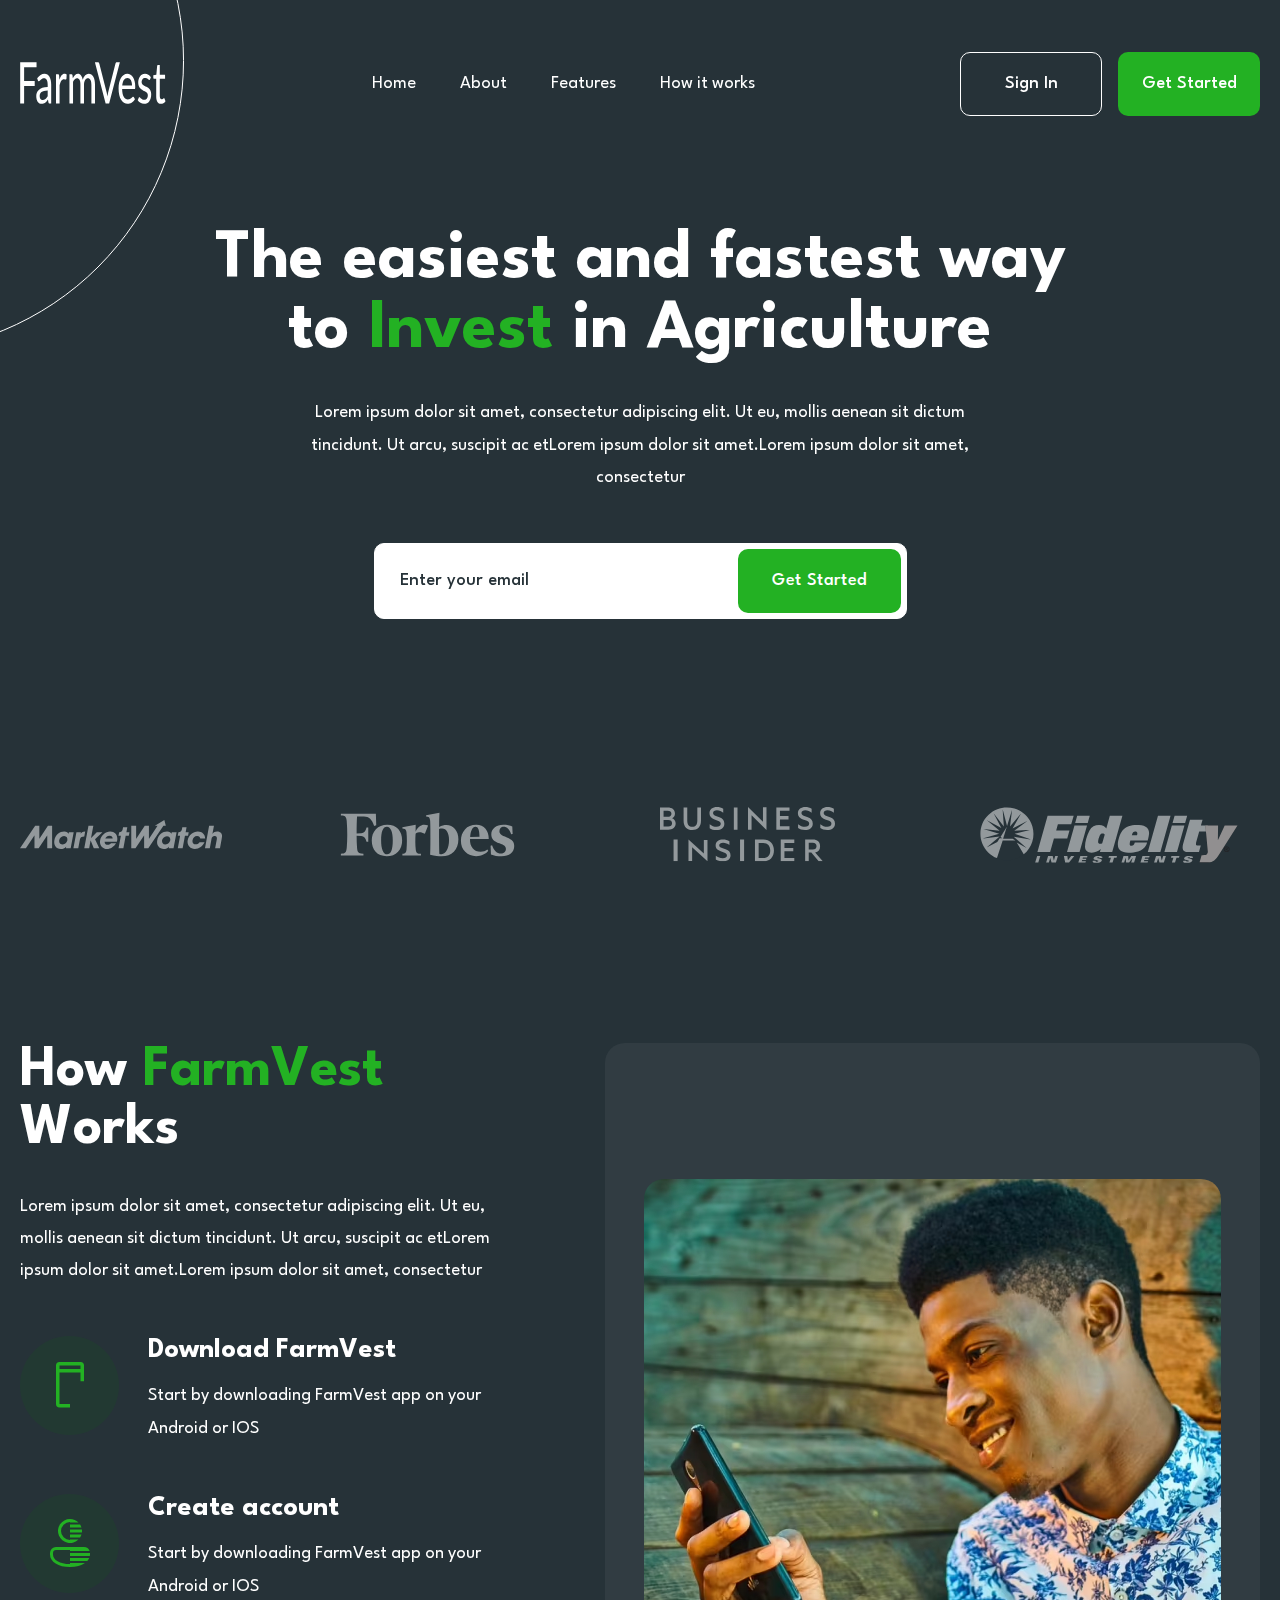
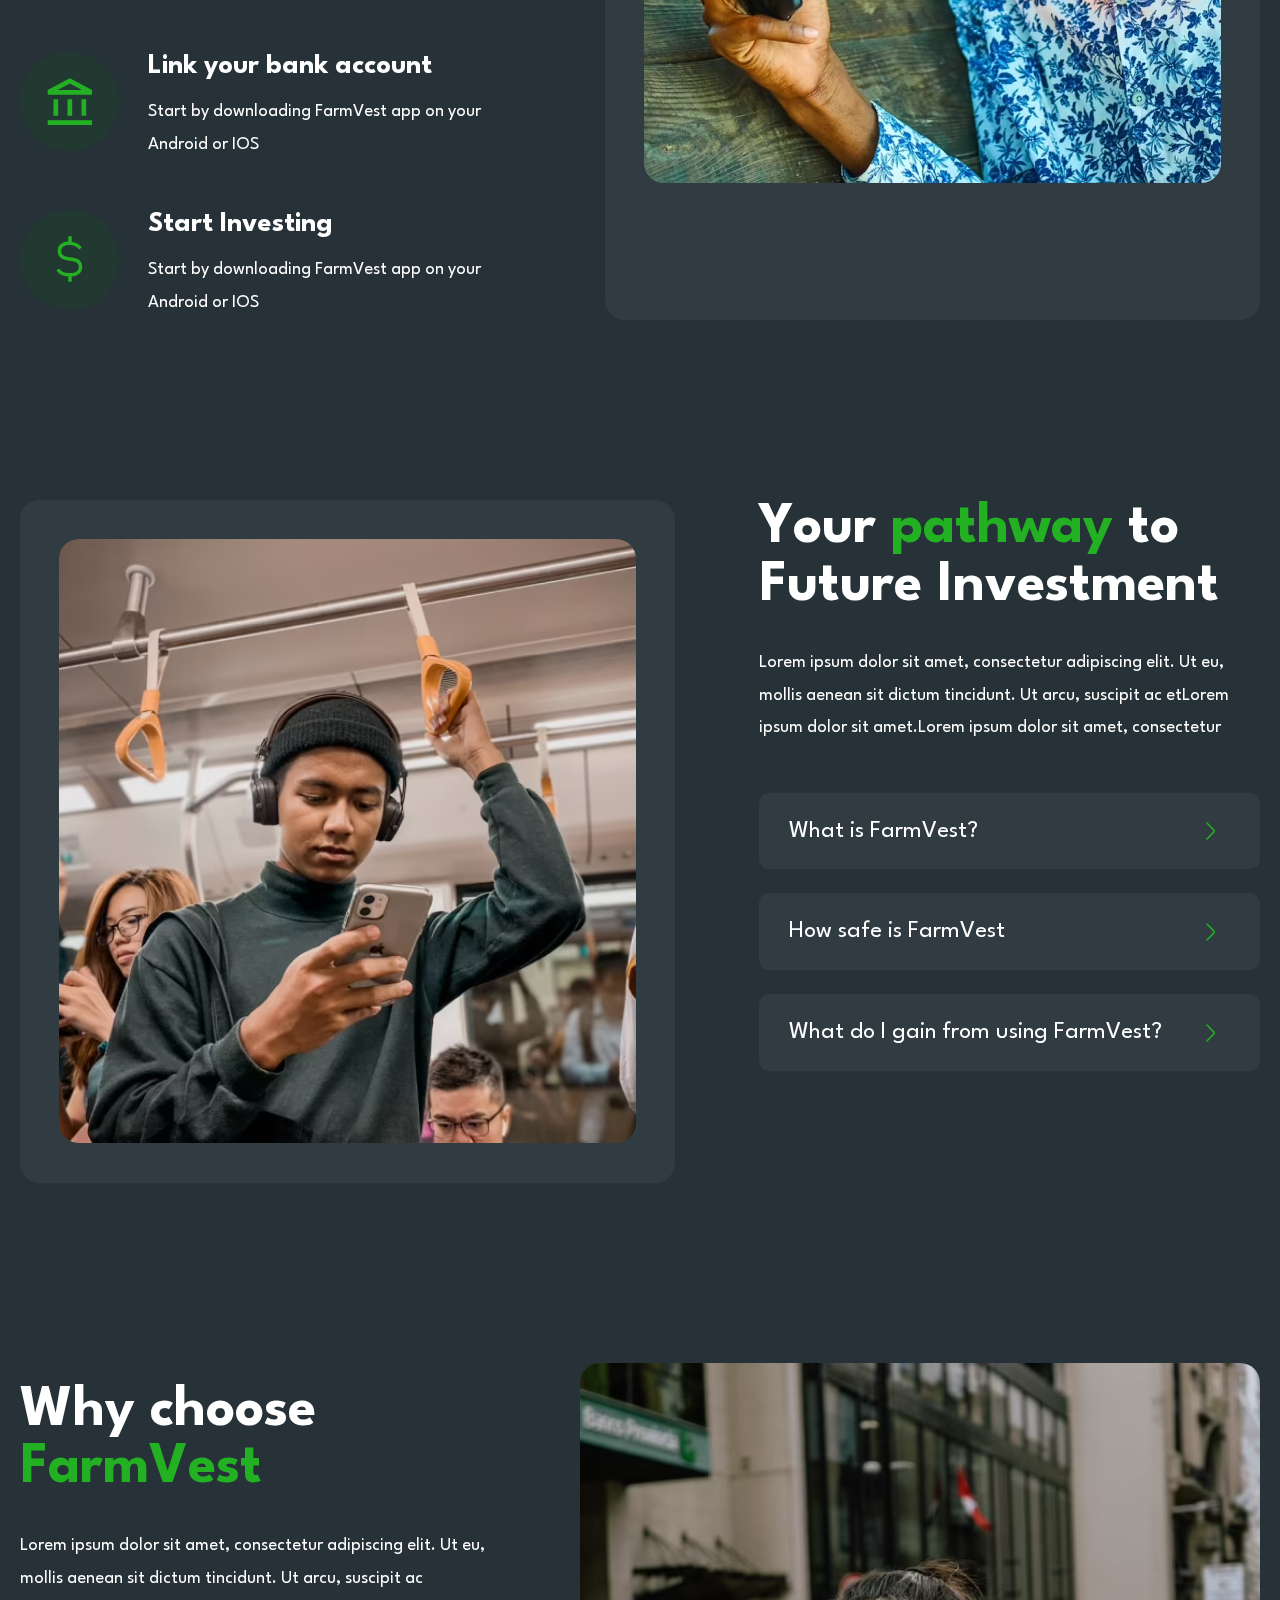
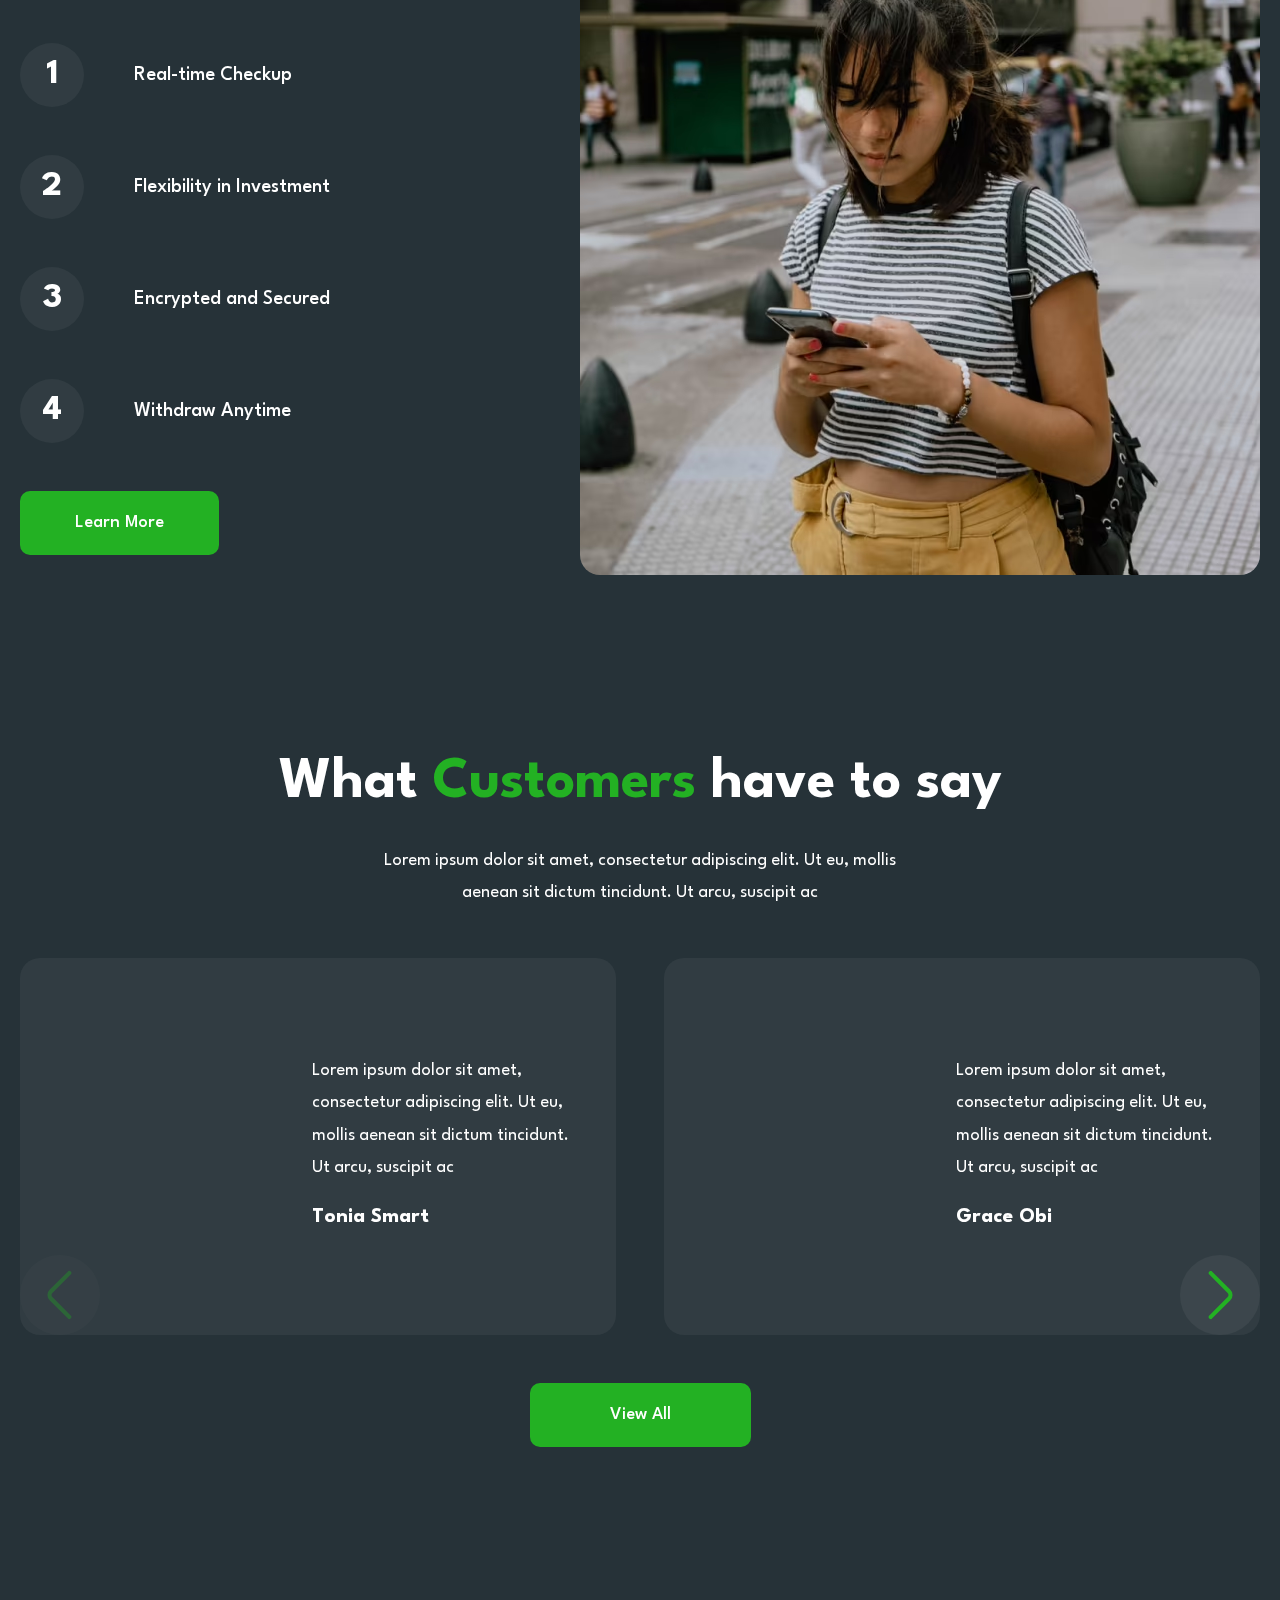
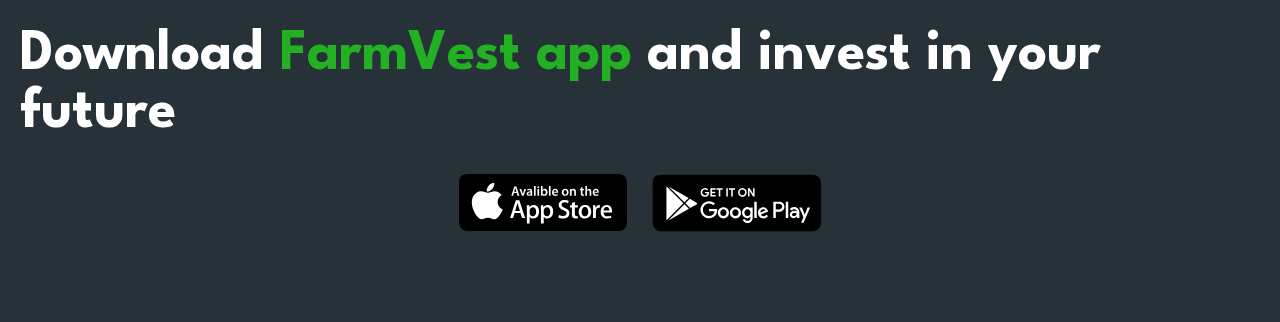
==== index.html @ 4926d1a7 "what section" ====
<!DOCTYPE html>
<html lang="en">
<head>
	<meta charset="UTF-8">
	<meta http-equiv="X-UA-Compatible" content="IE=edge">
	<meta name="viewport" content="width=device-width, initial-scale=1.0">
	<link rel="shortcut icon" href="../resources/favicon/favicon.ico">
	<link rel="apple-touch-icon" sizes="180x180" href="resources/favicon/apple-touch-icon.png">
	<link rel="icon" type="image/png" sizes="32x32" href="resources/favicon/favicon-32x32.png">
	<link rel="icon" type="image/png" sizes="16x16" href="resources/favicon/favicon-16x16.png">
	<link rel="stylesheet" href="css/swiper-bundle.min.css">
	<link rel="stylesheet" href="css/main.min.css">
	<title>Fatm Vest</title>
</head>
<body class="body">
	<div class="wrapper"><header class="header">
	<div class="header__container">
		<a href="#!" class="header__logo"><img src="img/svg/FarmVest_logo.svg" alt="Farm Vest logo" width="146" height="43" loading="lazy"></a>
		<nav class="header__menu menu">
			<ul class="menu__list">
				<li class="menu__item"><a href="#!" class="menu__link">Home</a></li>
				<li class="menu__item"><a href="#!" class="menu__link">About</a></li>
				<li class="menu__item"><a href="#!" class="menu__link">Features</a></li>
				<li class="menu__item"><a href="#!" class="menu__link">How it works</a></li>
			</ul>
			<div class="header__active header__active--menu">
				<button class="header__btn btn" type="button">Sign In</button>
				<button class="header__btn btn btn--green" type="button">Get Started</button>
			</div>
		</nav>
		<div class="header__active">
			<button class="header__btn btn" type="button">Sign In</button>
			<button class="header__btn btn btn--green" type="button">Get Started</button>
		</div>
		<button type="button" class="burger-btn" aria-label="open menu" aria-expanded="false"><span></span></button>
	</div>
</header> <main class="main">
	<section class="main__banner banner">
		<div class="banner__container">
			<div class="banner__text-block">
				<h1 class="banner__title title">The easiest and fastest way to <span class="title__span">Invest</span> in Agriculture</h1>
				<p class="banner__text text">Lorem ipsum dolor sit amet, consectetur adipiscing elit. Ut eu, mollis aenean sit dictum tincidunt. Ut arcu, suscipit ac etLorem ipsum dolor sit amet.Lorem ipsum dolor sit amet, consectetur</p>
				<form class="banner__form" action="#" method="post">
					<input id="email" class="banner__input" name="user-email" type="email" placeholder="Enter your email">
					<button class="banner__btn btn btn--green">Get Started</button>
				</form>
			</div>
			<div class="banner__swiper swiper">
				<ul class="banner__list swiper-wrapper">
					<li class="banner__item swiper-slide"><img src="img/svg/brands/MarketWatch.svg" alt="Market Watch"></li>
					<li class="banner__item swiper-slide"><img src="img/svg/brands/Forbes.svg" alt="Forbes"></li>
					<li class="banner__item swiper-slide"><img src="img/svg/brands/Business_Insider.svg" alt="Business Insider"></li>
					<li class="banner__item swiper-slide"><img src="img/svg/brands/Fidelity.svg" alt="Fidelity"></li>
					<li class="banner__item swiper-slide"><img src="img/svg/brands/Wired.svg" alt="Wired"></li>
				</ul>
			</div>
			<div class="banner__decor">
				<img class="banner__ellipse" src="img/svg/banner/Ellipse.svg" alt="#">
				<!-- <img class="banner__ellipse-2" src="img/svg/banner/Ellipse.svg" alt="#"> -->
				<!-- <img class="banner__ellipse-S" src="img/svg/banner/Ellipse_S.svg" alt="#"> -->
				<!-- <img class="banner__ellipse-S-bg" src="img/svg/banner/Ellipse_S_bg.svg" alt="#"> -->
				<!-- <img class="banner__dollar" src="img/svg/banner/$.svg" alt="#"> -->
				<!-- <img class="banner__star" src="img/svg/banner/Star.svg" alt="#"> -->
				<!-- <img class="banner__star-bg" src="img/svg/banner/Star_bg.svg" alt="#"> -->
				<!-- <img class="banner__baп" src="img/svg/banner/baп.svg" alt="#"> -->
				<!-- <img class="banner__tabler" src="img/svg/banner/tabler.svg" alt="#"> -->
			</div>
		</div>
	</section>
	<section class="main__how how">
		<div class="how__container">
			<div class="how__text-block">
				<h2 class="how__title title">How <span class="title__span">FarmVest</span> Works</h2>
				<p class="how__text text">Lorem ipsum dolor sit amet, consectetur adipiscing elit. Ut eu, mollis aenean sit dictum tincidunt. Ut arcu, suscipit ac etLorem ipsum dolor sit amet.Lorem ipsum dolor sit amet, consectetur</p>
				<ul class="how__list">
					<li class="how__item how__item--mobile">
						<h3 class="how__title-item">Download FarmVest</h3>
						<p class="how__text-item">Start by downloading FarmVest app on your Android or IOS</p>
					</li>
					<li class="how__item how__item--man">
						<h3 class="how__title-item">Create account</h3>
						<p class="how__text-item">Start by downloading FarmVest app on your Android or IOS</p>
					</li>
					<li class="how__item how__item--build">
						<h3 class="how__title-item">Link your bank account</h3>
						<p class="how__text-item">Start by downloading FarmVest app on your Android or IOS</p>
					</li>
					<li class="how__item how__item--dollar">
						<h3 class="how__title-item">Start Investing</h3>
						<p class="how__text-item">Start by downloading FarmVest app on your Android or IOS</p>
					</li>
				</ul>
			</div>
			<picture class="how__img img-block">
				<source srcset="img/how/01.avif" type="image/avif">
				<source srcset="img/how/01.webp" type="image/webp">
				<img src="img/how/01.jpg" alt="the guy looks at the phone and smiles" width="660" height="604" loading="lazy">
			</picture>
		</div>
	</section>
	<section class="main__pathway pathway">
		<div class="pathway__container">
			<picture class="pathway__img img-block">
				<source srcset="img/pathway/01.avif" type="image/avif">
				<source srcset="img/pathway/01.webp" type="image/webp">
				<img src="img/pathway/01.jpg" alt="a guy rides on the subway and holds on to the handrail, looking at his phone" width="660" height="604" loading="lazy">
			</picture>
			<div class="pathway__text-block">
				<h2 class="pathway__title title">Your <span class="title__span">pathway</span> to Future Investment</h2>
				<p class="pathway__text text">Lorem ipsum dolor sit amet, consectetur adipiscing elit. Ut eu, mollis aenean sit dictum tincidunt. Ut arcu, suscipit ac etLorem ipsum dolor sit amet.Lorem ipsum dolor sit amet, consectetur</p>
				<ul class="pathway__list">
					<li class="pathway__accordion accordion">
						<button class="accordion__btn" type="button" aria-expanded="false">What is FarmVest?</button>
						<p class="accordion__content" aria-hidden="true"> Lorem ipsum dolor sit amet consectetur adipisicing elit. Veniam rem adipisci laudantium commodi quisquam nam eum dolorem id aspernatur quaerat ea, nulla atque incidunt ipsa blanditiis culpa, doloribus unde eos</p>
					</li>
					<li class="pathway__accordion accordion">
						<button class="accordion__btn" type="button" aria-expanded="false">How safe is FarmVest</button>
						<p class="accordion__content" aria-hidden="true"> Lorem ipsum dolor sit amet consectetur adipisicing elit. Veniam rem adipisci laudantium commodi quisquam nam eum dolorem id aspernatur quaerat ea, nulla atque incidunt ipsa blanditiis culpa, doloribus unde eos.</p>
					</li>
					<li class="pathway__accordion accordion">
						<button class="accordion__btn" type="button" aria-expanded="false">What do I gain from using FarmVest?</button>
						<p class="accordion__content" aria-hidden="true"> Lorem ipsum dolor sit amet consectetur adipisicing elit. Veniam rem adipisci laudantium commodi quisquam nam eum dolorem id aspernatur quaerat ea, nulla atque incidunt ipsa blanditiis culpa, doloribus unde eos.</p>
					</li>
				</ul>
			</div>
		</div>
	</section>
	<section class="main__why why">
		<div class="why__container">
			<div class="why__text-block">
				<h2 class="why__title title">Why choose <span class="title__span">FarmVest</span></h2>
				<p class="why__text text">Lorem ipsum dolor sit amet, consectetur adipiscing elit. Ut eu, mollis aenean sit dictum tincidunt. Ut arcu, suscipit ac</p>
				<ol class="why__list">
					<li class="why__item-list">Real-time Checkup</li>
					<li class="why__item-list">Flexibility in Investment</li>
					<li class="why__item-list">Encrypted and Secured</li>
					<li class="why__item-list">Withdraw Anytime</li>
				</ol>
				<a href="#!" class="why__btn btn btn--green">Learn More</a>
			</div>
			<picture class="why__img-block">
				<source srcset="img/why/01.avif" type="image/avif">
				<source srcset="img/why/01.webp" type="image/webp">
				<img src="img/why/01.jpg" alt="#" width="680" height="812" loading="lazy">
			</picture>
		</div>
	</section>
	<section class="main__what what">
		<div class="what__container">
			<div class="what__text-block">
				<h2 class="what__title title">What <span class="title__span">Customers</span> have to say</h2>
				<p class="what__text text">Lorem ipsum dolor sit amet, consectetur adipiscing elit. Ut eu, mollis aenean sit dictum tincidunt. Ut arcu, suscipit ac</p>
			</div>
			<div class="what__swiper swiper">
				<ul class="swiper__wrap swiper-wrapper">
					<li class="swiper__slide swiper-slide">
						<picture class="swiper__img">
							<source srcset="img/what/01.avif" type="image/avif">
							<source srcset="img/what/01.webp" type="image/webp">
							<img src="img/what/01.jpg" alt="#" width="302" height="377" loading="lazy">
						</picture>
						<div class="swiper__text-block">
							<p class="swiper__comment">Lorem ipsum dolor sit amet, consectetur adipiscing elit. Ut eu, mollis aenean sit dictum tincidunt. Ut arcu, suscipit ac</p>
							<h3 class="swiper__title">Tonia Smart</h3>
						</div>
					</li>
					<li class="swiper__slide swiper-slide">
						<picture class="swiper__img">
							<source srcset="img/what/02.avif" type="image/avif">
							<source srcset="img/what/02.webp" type="image/webp">
							<img src="img/what/02.jpg" alt="#" width="302" height="377" loading="lazy">
						</picture>
						<div class="swiper__text-block">
							<p class="swiper__comment">Lorem ipsum dolor sit amet, consectetur adipiscing elit. Ut eu, mollis aenean sit dictum tincidunt. Ut arcu, suscipit ac</p>
							<h3 class="swiper__title">Grace Obi</h3>
						</div>
					</li>
					<li class="swiper__slide swiper-slide">
						<picture class="swiper__img">
							<source srcset="img/what/01.avif" type="image/avif">
							<source srcset="img/what/01.webp" type="image/webp">
							<img src="img/what/01.jpg" alt="#" width="302" height="377" loading="lazy">
						</picture>
						<div class="swiper__text-block">
							<p class="swiper__comment">Lorem ipsum dolor sit amet, consectetur adipiscing elit. Ut eu, mollis aenean sit dictum tincidunt. Ut arcu, suscipit ac</p>
							<h3 class="swiper__title">Tonia Smart</h3>
						</div>
					</li>
					<li class="swiper__slide swiper-slide">
						<picture class="swiper__img">
							<source srcset="img/what/02.avif" type="image/avif">
							<source srcset="img/what/02.webp" type="image/webp">
							<img src="img/what/02.jpg" alt="#" width="302" height="377" loading="lazy">
						</picture>
						<div class="swiper__text-block">
							<p class="swiper__comment">Lorem ipsum dolor sit amet, consectetur adipiscing elit. Ut eu, mollis aenean sit dictum tincidunt. Ut arcu, suscipit ac</p>
							<h3 class="swiper__title">Grace Obi</h3>
						</div>
					</li>
				</ul>
				<div class="swiper__button swiper__button--left swiper-button-prev"></div>
				<div class="swiper__button swiper__button--right swiper-button-next"></div>
			</div>
			<a href="#!" class="what__btn btn btn--green">View All</a>
		</div>
	</section>
	<section class="main__app app">
		<div class="app__container">
			<h2 class="app__title title">Download <span class="title__span">FarmVest app</span> and invest in your future</h2>
			<div class="app__active">
				<a href="#!" class="app__btn"><img src="img/svg/app/appstore.svg" alt="appstore"></a>
				<a href="#!" class="app__btn"><img src="img/svg/app/google_play.svg" alt="google play"></a>
			</div>
		</div>
	</section>
</main> <footer class="footer">
  <div class="footer__container"></div>
</footer>
</div>
	<script src="scripts/swiper-bundle.min.js"></script>
	<script src="scripts/main.min.js"></script>
</body>
</html>
---- css/main.min.css ----
html{-webkit-box-sizing:border-box;box-sizing:border-box;scroll-behavior:smooth;height:100%}*,*::before,*::after{-webkit-box-sizing:inherit;box-sizing:inherit}:where(ul,ol):where([class]){padding-left:0}:where(blockquote,figure):where([class]){margin:0}:where(h1,h2,h3,h4,h5,h6,p,ul,ol,dl):where([class]){margin-block:0}:where(dd[class]){margin-left:0}:where(ul[class]){list-style:none}:where(button):where([class]){color:inherit;font-size:inherit}a{color:inherit;text-decoration:none}img,svg{display:block;max-width:100%}input,textarea,select,button{font-family:inherit}@media(prefers-reduced-motion: reduce){*{-webkit-animation-duration:.01ms !important;animation-duration:.01ms !important;-webkit-animation-iteration-count:1 !important;animation-iteration-count:1 !important;-webkit-transition-duration:.01ms !important;transition-duration:.01ms !important;scroll-behavior:auto !important}}@font-face{font-family:"Spartan";font-display:swap;src:url("../fonts/LeagueSpartan-Bold.woff2") format("woff2");font-weight:700;font-style:normal}@font-face{font-family:"Spartan";font-display:swap;src:url("../fonts/LeagueSpartan-Medium.woff2") format("woff2");font-weight:500;font-style:normal}@font-face{font-family:"Spartan";font-display:swap;src:url("../fonts/LeagueSpartan-Regular.woff2") format("woff2");font-weight:400;font-style:normal}:root{--bg: #263238;--bgContent: rgba(255, 255, 255, 0.05);--main-color: #fff;--second-color: #23b123;--transition: 0.3s linear;--transitionLong: 0.5s linear;--index: calc(1vw + 1vh);--font: "Spartan", "Helvetica Neue", Helvetica, sans-serif}html{scroll-padding-top:20px}.body{position:relative;overflow-x:clip;min-height:100%;margin:0;padding:0;border:0;font-family:var(--font);font-size:18px;font-weight:400;line-height:1.8;color:var(--main-color);background-color:var(--bg)}@media(max-width: 767.98px){.body{font-size:clamp(16px,2.3438110367vw,18px)}}.body.menu-active{overflow-y:hidden;padding-right:10px}.wrapper{position:relative}[class*=__container]{max-width:1460px;margin:0 auto;padding-inline:20px}@media(max-width: 1023.98px){[class*=__container]{padding-inline:10px}}::-webkit-scrollbar{background-color:rgba(0,0,0,0);width:10px}@media(max-width: 767.98px){::-webkit-scrollbar{width:5px}}::-webkit-scrollbar-thumb{border-radius:10px;background-color:var(--main-color)}*{scrollbar-color:var(--main-color) transporent;scrollbar-width:thin}.visually-hidden{position:absolute !important;width:1px !important;height:1px !important;margin:-1px !important;border:0 !important;padding:0 !important;white-space:nowrap !important;-webkit-clip-path:inset(100%) !important;clip-path:inset(100%) !important;clip:rect(0 0 0 0) !important;overflow:hidden !important}.btn{display:-webkit-inline-box;display:-ms-inline-flexbox;display:inline-flex;-webkit-box-pack:center;-ms-flex-pack:center;justify-content:center;-webkit-box-align:center;-ms-flex-align:center;align-items:center;min-height:64px;border-radius:10px;border:1px solid var(--main-color);background-color:rgba(0,0,0,0);font-weight:500;line-height:normal;white-space:nowrap}@media(max-width: 1023.98px){.btn{min-height:clamp(40px,6.2501220727vw,64px)}}.btn--green{background-color:var(--second-color);border:0}.title{font-size:64px;line-height:1;font-weight:700}.title:not(:last-child){margin-bottom:32px}@media(max-width: 1420px){.title{font-size:clamp(30px,4.5070422535vw,64px)}}.title__span{color:var(--second-color)}.text:not(:last-child){margin-bottom:48px}@media(max-width: 1023.98px){.text:not(:last-child){margin-bottom:clamp(20px,4.6875915545vw,48px)}}.img-block{display:-webkit-box;display:-ms-flexbox;display:flex;-webkit-box-align:center;-ms-flex-align:center;align-items:center;padding:6%;border-radius:20px;background:var(--bgContent);-webkit-transition:max-width var(--transitionLong);transition:max-width var(--transitionLong)}@media(max-width: 1023.98px){.img-block{max-width:70%}}@media(max-width: 767.98px){.img-block{max-width:85%}}@media(max-width: 574.98px){.img-block{max-width:100%}}.img-block img{border-radius:20px;-o-object-fit:cover;object-fit:cover}@media(max-width: 1023.98px){.img-block img{height:clamp(300px,46.47vw,604px)}}.header{position:fixed;top:0;left:0;width:100%;z-index:100;-webkit-transition:background-color .2s;transition:background-color .2s}.header.header--scrolling{background-color:var(--bg)}@media(max-width: 1023.98px){.header::before{content:"";position:absolute;inset:0;z-index:200;background-color:var(--bg);-webkit-transform:translate(100%);-ms-transform:translate(100%);transform:translate(100%);-webkit-transition:-webkit-transform var(--transition);transition:-webkit-transform var(--transition);transition:transform var(--transition);transition:transform var(--transition), -webkit-transform var(--transition);margin-right:5px}.menu-active .header::before{-webkit-transform:translate(0);-ms-transform:translate(0);transform:translate(0)}}.header__container{max-width:1660px;display:-webkit-box;display:-ms-flexbox;display:flex;-webkit-box-align:center;-ms-flex-align:center;align-items:center;-webkit-column-gap:30px;-moz-column-gap:30px;column-gap:30px;min-height:clamp(90px,12.676056338vw,180px);padding-top:5px;-webkit-transition:min-height var(--transition);transition:min-height var(--transition)}.header.header--scrolling .header__container{min-height:90px}@media(max-width: 1023.98px){.header__container{-ms-flex-wrap:wrap;flex-wrap:wrap;-webkit-box-pack:justify;-ms-flex-pack:justify;justify-content:space-between;row-gap:30px}}.header__logo{position:relative;z-index:200;-ms-flex-negative:0;flex-shrink:0;-ms-flex-preferred-size:146px;flex-basis:146px}@media(max-width: 1023.98px){.header__logo{-ms-flex-preferred-size:clamp(100px,14.2580909783vw,146px);flex-basis:clamp(100px,14.2580909783vw,146px)}.header__logo img{height:clamp(30px,4.1993007676vw,43px)}}.header__menu,.header .menu{-webkit-box-flex:1;-ms-flex-positive:1;flex-grow:1}@media(max-width: 1023.98px){.header__menu,.header .menu{overflow-y:auto;position:fixed;z-index:150;inset:0;padding:150px 0 30px;-webkit-transform:translateX(100%);-ms-transform:translateX(100%);transform:translateX(100%);-webkit-transition:-webkit-transform .4s linear;transition:-webkit-transform .4s linear;transition:transform .4s linear;transition:transform .4s linear, -webkit-transform .4s linear;background-color:var(--bg)}.header__menu.menu-active,.header .menu.menu-active{-webkit-transform:translateX(0);-ms-transform:translateX(0);transform:translateX(0)}}.header__menu__list,.header .menu__list{display:-webkit-box;display:-ms-flexbox;display:flex;-ms-flex-wrap:wrap;flex-wrap:wrap;-webkit-column-gap:44px;-moz-column-gap:44px;column-gap:44px;row-gap:30px;margin-left:463px}@media(max-width: 1660px){.header__menu__list,.header .menu__list{-webkit-box-pack:center;-ms-flex-pack:center;justify-content:center;margin-left:0}}@media(max-width: 1023.98px){.header__menu__list,.header .menu__list{-ms-flex-wrap:nowrap;flex-wrap:nowrap;-webkit-box-pack:start;-ms-flex-pack:start;justify-content:flex-start;-webkit-box-align:center;-ms-flex-align:center;align-items:center;-webkit-box-orient:vertical;-webkit-box-direction:normal;-ms-flex-direction:column;flex-direction:column;margin-bottom:40px}}.header__menu__item,.header .menu__item{display:-webkit-box;display:-ms-flexbox;display:flex;-webkit-box-align:center;-ms-flex-align:center;align-items:center}.header__menu__link,.header .menu__link{padding-block:7px;white-space:nowrap;position:relative;line-height:1}.header__menu__link::before,.header .menu__link::before{content:"";position:absolute;bottom:0;left:0;width:100%;height:1px;background-color:var(--main-color);-webkit-transform:scale(0);-ms-transform:scale(0);transform:scale(0);-webkit-transition:-webkit-transform var(--transition);transition:-webkit-transform var(--transition);transition:transform var(--transition);transition:transform var(--transition), -webkit-transform var(--transition)}@media(any-hover){.header__menu__link:hover::before,.header .menu__link:hover::before{-webkit-transform:scale(1);-ms-transform:scale(1);transform:scale(1)}}@media(max-width: 1023.98px){.header__menu__link,.header .menu__link{font-size:28px}}.header__active{display:-webkit-box;display:-ms-flexbox;display:flex;-webkit-column-gap:16px;-moz-column-gap:16px;column-gap:16px;position:relative;z-index:200}@media(max-width: 1023.98px){.header__active{-webkit-box-flex:1;-ms-flex-positive:1;flex-grow:1;-webkit-box-pack:end;-ms-flex-pack:end;justify-content:flex-end}}@media(max-width: 574.98px){.header__active{display:none}}.header__active--menu{display:none}@media(max-width: 574.98px){.header__active--menu{display:-webkit-box;display:-ms-flexbox;display:flex;-webkit-box-pack:center;-ms-flex-pack:center;justify-content:center}}.header__btn{width:142px}@media(max-width: 767.98px){.header__btn{width:clamp(120px,18.4900648454vw,142px)}}.burger-btn{display:none}@media(max-width: 1023.98px){.burger-btn{position:relative;z-index:200;display:block;width:30px;height:20px;background-color:rgba(0,0,0,0);border:0}}@media(max-width: 1023.98px)and (any-hover){.burger-btn:hover{cursor:pointer}}@media(max-width: 1023.98px){.burger-btn span,.burger-btn::before,.burger-btn::after{content:"";position:absolute;right:0;width:100%;height:2px;background-color:#fff;-webkit-transition:all .3s ease 0s;transition:all .3s ease 0s}.burger-btn::before{top:0}.burger-btn::after{bottom:0}.burger-btn span{top:calc(50% - 1px)}}.burger-btn.menu-active span{width:0}.burger-btn.menu-active::before{top:calc(50% - 1px);-webkit-transform:rotate(-45deg);-ms-transform:rotate(-45deg);transform:rotate(-45deg)}.burger-btn.menu-active::after{bottom:calc(50% - 1px);-webkit-transform:rotate(45deg);-ms-transform:rotate(45deg);transform:rotate(45deg)}.main__banner{padding-top:clamp(100px,17.6056338028vw,250px);padding-bottom:clamp(50px,7.0422535211vw,100px)}.main__how,.main__pathway,.main__why,.main__what,.main__app{padding-block:clamp(50px,7.0422535211vw,100px)}.banner__container{position:relative}.banner__text-block{display:-webkit-box;display:-ms-flexbox;display:flex;-webkit-box-orient:vertical;-webkit-box-direction:normal;-ms-flex-direction:column;flex-direction:column;-webkit-box-align:center;-ms-flex-align:center;align-items:center;text-align:center;margin-bottom:clamp(30px,14.7183098592vw,209px)}.banner__title{max-width:923px;font-size:70px;margin-bottom:70px}@media(max-width: 1023.98px){.banner__title{font-size:clamp(32px,6.836071017vw,70px);margin-bottom:clamp(30px,6.836071017vw,70px)}}.banner__text{max-width:725px}.banner__form{position:relative}.banner__input{width:533px;min-height:76px;padding-left:25px;padding-right:183px;border-radius:10px;border:1px solid var(--main-color);background:var(--main-color);font-size:inherit;font-weight:500;line-height:1}.banner__input::-webkit-input-placeholder{color:var(--bg)}.banner__input::-moz-placeholder{color:var(--bg)}.banner__input:-ms-input-placeholder{color:var(--bg)}.banner__input::-ms-input-placeholder{color:var(--bg)}.banner__input::placeholder{color:var(--bg)}@media(max-width: 1023.98px){.banner__input{width:clamp(350px,52.0517978867vw,533px);min-height:clamp(52px,7.4220199613vw,76px);padding-right:clamp(140px,17.8714428016vw,183px)}}@media(max-width: 574.98px){.banner__input{-webkit-transition:width .2s linear;transition:width .2s linear;width:80vw}}@media(max-width: 424.98px){.banner__input{width:calc(100vw - 20px)}}.banner__btn{position:absolute;top:calc(50% - 32px);right:6px;width:163px}@media(max-width: 1023.98px){.banner__btn{top:calc(50% - clamp(18px,3.1250610363vw,32px));width:clamp(120px,15.9182796539vw,163px)}}.banner__swiper.swiper{z-index:-1}.banner__list.swiper-wrapper{-webkit-box-align:center;-ms-flex-align:center;align-items:center}@media(min-width: 1461px){.banner__list.swiper-wrapper{display:grid;grid-template-columns:repeat(5, 1fr);-webkit-column-gap:108px;-moz-column-gap:108px;column-gap:108px}}.banner__decor{position:absolute;z-index:-1;inset:0}.banner__decor img{position:absolute}@media(max-width: 1023.98px){.banner__decor{display:none}}.banner__ellipse{top:0;left:20px;-webkit-transform:translate(-71.96%, -78.11%);-ms-transform:translate(-71.96%, -78.11%);transform:translate(-71.96%, -78.11%);width:585px;height:585px}.banner__ellipse-2{top:-28.03%;left:-21.88%;width:585px;height:585px}.how__container{display:grid;grid-template-columns:40.42% 52.81%;-webkit-box-pack:justify;-ms-flex-pack:justify;justify-content:space-between;-webkit-column-gap:20px;-moz-column-gap:20px;column-gap:20px}@media(max-width: 1023.98px){.how__container{grid-template-columns:1fr;justify-items:center;row-gap:30px}}@media(max-width: 1023.98px){.how__text-block{display:grid;text-align:center}}.how__list{display:-webkit-box;display:-ms-flexbox;display:flex;-webkit-box-orient:vertical;-webkit-box-direction:normal;-ms-flex-direction:column;flex-direction:column;row-gap:48px;max-width:85.36%}@media(max-width: 1420px){.how__list{max-width:100%}}@media(max-width: 1023.98px){.how__list{justify-self:center;row-gap:clamp(20px,4.6875915545vw,48px)}}.how__item{display:grid;grid-template-columns:110px 1fr;min-height:110px;-webkit-column-gap:32px;-moz-column-gap:32px;column-gap:32px}@media(max-width: 1420px){.how__item{grid-template-columns:clamp(70px,7.7464788732vw,110px) 1fr;-webkit-column-gap:clamp(20px,2.2535211268vw,32px);-moz-column-gap:clamp(20px,2.2535211268vw,32px);column-gap:clamp(20px,2.2535211268vw,32px)}}@media(max-width: 767.98px){.how__item{grid-template-columns:1fr;-webkit-box-pack:center;-ms-flex-pack:center;justify-content:center;row-gap:20px}}.how__item::before{content:"";grid-row:span 2;width:110px;aspect-ratio:1;border-radius:50%;background-color:rgba(0,128,0,.1);background-position:50%;background-repeat:no-repeat}@media(max-width: 1420px){.how__item::before{width:clamp(70px,7.7464788732vw,110px)}}@media(max-width: 767.98px){.how__item::before{grid-row:1/2;justify-self:center}}.how__title-item{font-size:28px;font-weight:700;line-height:1;margin-bottom:16px}@media(max-width: 767.98px){.how__title-item{font-size:clamp(22px,3.6459282794vw,28px);grid-row:2/3;margin-bottom:0}}@media(max-width: 767.98px){.how__text-item{grid-row:3/4}}.how__item--mobile::before{background-image:url(../img/svg/how/mobile.svg)}.how__item--man::before{background-image:url(../img/svg/how/man.svg)}.how__item--build::before{background-image:url(../img/svg/how/build.svg)}.how__item--dollar::before{background-image:url(../img/svg/how/dollar.svg)}.pathway__container{display:grid;grid-template-columns:52.81% 40.42%;-webkit-box-pack:justify;-ms-flex-pack:justify;justify-content:space-between;-webkit-box-align:stretch;-ms-flex-align:stretch;align-items:stretch;-webkit-column-gap:20px;-moz-column-gap:20px;column-gap:20px}@media(max-width: 1023.98px){.pathway__container{grid-template-columns:1fr;justify-items:center;row-gap:30px}}@media(max-width: 1023.98px){.pathway__img{-webkit-box-ordinal-group:3;-ms-flex-order:2;order:2}}@media(max-width: 1023.98px){.pathway__text-block{-webkit-box-ordinal-group:2;-ms-flex-order:1;order:1;text-align:center}}.pathway__list{display:-webkit-box;display:-ms-flexbox;display:flex;-webkit-box-orient:vertical;-webkit-box-direction:normal;-ms-flex-direction:column;flex-direction:column;row-gap:24px}.pathway__accordion,.pathway .accordion{position:relative;background:rgba(255,255,255,.05);border-radius:10px;-webkit-transition:max-width var(--transitionLong);transition:max-width var(--transitionLong)}@media(max-width: 1023.98px){.pathway__accordion,.pathway .accordion{max-width:70%;margin:0 auto;font-size:clamp(18px,2.3437957773vw,24px)}}@media(max-width: 767.98px){.pathway__accordion,.pathway .accordion{max-width:85%}}@media(max-width: 574.98px){.pathway__accordion,.pathway .accordion{max-width:100%}}.pathway__accordion__btn,.pathway .accordion__btn{position:relative;width:100%;font-size:24px;border:0;padding:24px 65px 24px 30px;background:0;text-align:left;-webkit-transition:max-width var(--transitionLong);transition:max-width var(--transitionLong);line-height:1.2}.pathway__accordion__btn::before,.pathway .accordion__btn::before{content:"";position:absolute;top:calc(50% - 15px);right:30px;width:24px;aspect-ratio:1;background:url(../img/svg/ico/arrow.svg) no-repeat;-webkit-transform:rotate(-90deg);-ms-transform:rotate(-90deg);transform:rotate(-90deg);-webkit-transition:-webkit-transform var(--transition);transition:-webkit-transform var(--transition);transition:transform var(--transition);transition:transform var(--transition), -webkit-transform var(--transition)}.pathway__accordion__content,.pathway .accordion__content{-webkit-transition:all var(--transitionLong);transition:all var(--transitionLong);opacity:0;overflow:hidden;max-height:0;will-change:max-height;padding-inline:30px;text-align:left}.accordion--active .accordion__btn{top:calc(50% - 15px)}.accordion--active .accordion__content{opacity:1;padding-bottom:24px}.accordion--active .accordion__btn::before{top:calc(50% - 12px);-webkit-transform:rotate(0);-ms-transform:rotate(0);transform:rotate(0)}.why__container{display:-webkit-box;display:-ms-flexbox;display:flex;-webkit-box-pack:justify;-ms-flex-pack:justify;justify-content:space-between;-webkit-box-align:center;-ms-flex-align:center;align-items:center;-webkit-column-gap:20px;-moz-column-gap:20px;column-gap:20px}@media(max-width: 1023.98px){.why__container{-webkit-box-orient:vertical;-webkit-box-direction:normal;-ms-flex-direction:column;flex-direction:column;row-gap:30px}}.why__text-block{-ms-flex-preferred-size:39.64%;flex-basis:39.64%}@media(max-width: 1023.98px){.why__text-block{width:100%;text-align:center}}.why__list{counter-reset:myCounter;list-style:none;margin-bottom:48px;-webkit-transition:max-width var(--transitionLong);transition:max-width var(--transitionLong)}@media(max-width: 1023.98px){.why__list{max-width:70%;margin:0 auto;margin-bottom:clamp(30px,4.6875915545vw,48px);font-size:clamp(18px,2.3437957773vw,24px);-moz-text-align-last:left;text-align-last:left}}@media(max-width: 767.98px){.why__list{max-width:85%}}@media(max-width: 574.98px){.why__list{max-width:100%}}.why__item-list{min-height:64px;font-size:20px;font-weight:500;line-height:1;display:-webkit-box;display:-ms-flexbox;display:flex;-webkit-box-align:center;-ms-flex-align:center;align-items:center;text-align:left}.why__item-list:not(:last-child){margin-bottom:48px}@media(max-width: 1023.98px){.why__item-list:not(:last-child){margin-bottom:clamp(30px,4.6875915545vw,48px)}}.why__item-list::before{counter-increment:myCounter;content:counter(myCounter);width:64px;aspect-ratio:1;border-radius:50%;background-color:var(--bgContent);display:-webkit-inline-box;display:-ms-inline-flexbox;display:inline-flex;-webkit-box-pack:center;-ms-flex-pack:center;justify-content:center;-webkit-box-align:center;-ms-flex-align:center;align-items:center;margin-right:50px;font-size:36px;font-weight:700;line-height:1}@media(max-width: 1023.98px){.why__item-list::before{margin-right:clamp(20px,4.8829078693vw,50px)}}.why__btn{padding-inline:55px;-webkit-transition:width var(--transitionLong);transition:width var(--transitionLong)}@media(max-width: 1023.98px){.why__btn{padding-inline:clamp(30px,5.3711986562vw,55px)}}@media(max-width: 574.98px){.why__btn{width:100%}}.why__img-block{border-radius:20px;-webkit-transition:max-width var(--transitionLong);transition:max-width var(--transitionLong)}@media(max-width: 1023.98px){.why__img-block{max-width:70%}}@media(max-width: 767.98px){.why__img-block{max-width:85%}}@media(max-width: 574.98px){.why__img-block{max-width:100%}}.why__img-block img{border-radius:20px;-o-object-fit:cover;object-fit:cover}@media(max-width: 1023.98px){.why__img-block img{height:clamp(300px,46.47vw,604px)}}.what__container{display:-webkit-box;display:-ms-flexbox;display:flex;-webkit-box-orient:vertical;-webkit-box-direction:normal;-ms-flex-direction:column;flex-direction:column;-webkit-box-align:center;-ms-flex-align:center;align-items:center}.what__text-block{text-align:center;margin-bottom:48px}@media(max-width: 1023.98px){.what__text-block{margin-bottom:clamp(20px,4.6875915545vw,48px)}}.what__text{max-width:563px;margin:0 auto}.what__swiper,.what .swiper{max-width:100%;margin-bottom:48px}.what__swiper__slide,.what__swiper .swiper-slide,.what .swiper__slide,.what .swiper .swiper-slide{border-radius:20px;background-color:var(--bgContent);display:-webkit-box;display:-ms-flexbox;display:flex;-webkit-box-align:center;-ms-flex-align:center;align-items:center;height:auto}@media(max-width: 1023.98px){.what__swiper__slide,.what__swiper .swiper-slide,.what .swiper__slide,.what .swiper .swiper-slide{-webkit-box-orient:vertical;-webkit-box-direction:normal;-ms-flex-direction:column;flex-direction:column;row-gap:30px}}.what__swiper__img,.what .swiper__img{-ms-flex-preferred-size:44%;flex-basis:44%;width:100%}.what__swiper__img img,.what .swiper__img img{width:100%;-o-object-fit:cover;object-fit:cover;border-radius:20px 0 0 20px}@media(max-width: 1023.98px){.what__swiper__img img,.what .swiper__img img{border-radius:20px 20px 0 0}}@media(max-width: 1023.98px){.what__swiper__img,.what .swiper__img{-ms-flex-preferred-size:auto;flex-basis:auto;-webkit-box-align:start;-ms-flex-align:start;align-items:flex-start}}.what__swiper__text-block,.what .swiper__text-block{-ms-flex-preferred-size:46%;flex-basis:46%;display:-webkit-box;display:-ms-flexbox;display:flex;-webkit-box-orient:vertical;-webkit-box-direction:normal;-ms-flex-direction:column;flex-direction:column;padding:32px}.what__swiper__comment,.what .swiper__comment{-webkit-box-flex:1;-ms-flex-positive:1;flex-grow:1;margin-bottom:15px}.what__swiper__button,.what .swiper__button{top:100%;margin-top:0;width:80px;height:80px;border-radius:50%;background:url(../img/svg/ico/arrow.svg) 50%/50px no-repeat,var(--bgContent)}.what__swiper__button::after,.what .swiper__button::after{display:none}@media(max-width: 1023.98px){.what__swiper__button,.what .swiper__button{display:none}}.what__swiper__button--left,.what .swiper__button--left{-webkit-transform:translateY(-100%) rotate(90deg);-ms-transform:translateY(-100%) rotate(90deg);transform:translateY(-100%) rotate(90deg);left:0}.what__swiper__button--right,.what .swiper__button--right{-webkit-transform:translateY(-100%) rotate(-90deg);-ms-transform:translateY(-100%) rotate(-90deg);transform:translateY(-100%) rotate(-90deg);right:0}.what__btn{width:221px}.app__active{display:-webkit-box;display:-ms-flexbox;display:flex;-webkit-box-pack:center;-ms-flex-pack:center;justify-content:center;-webkit-column-gap:25px;-moz-column-gap:25px;column-gap:25px}
/*# sourceMappingURL=main.min.css.map */
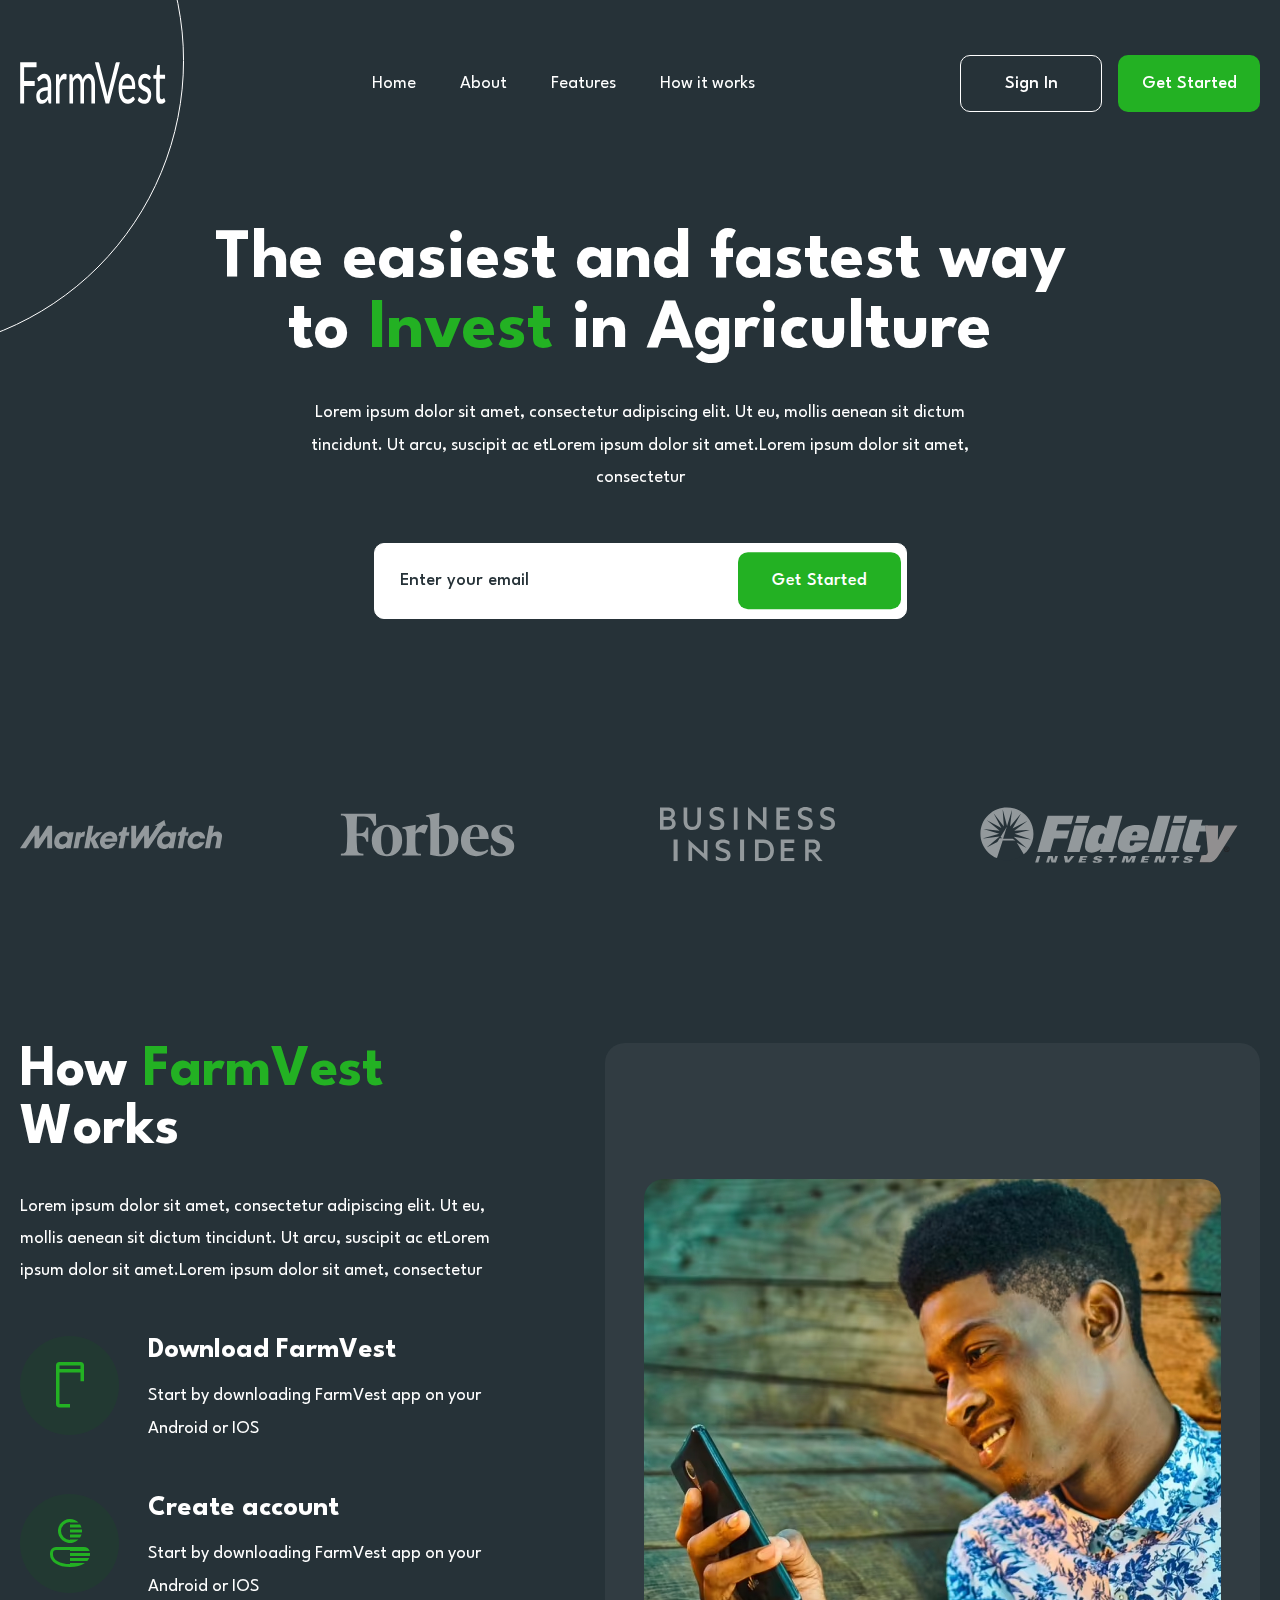
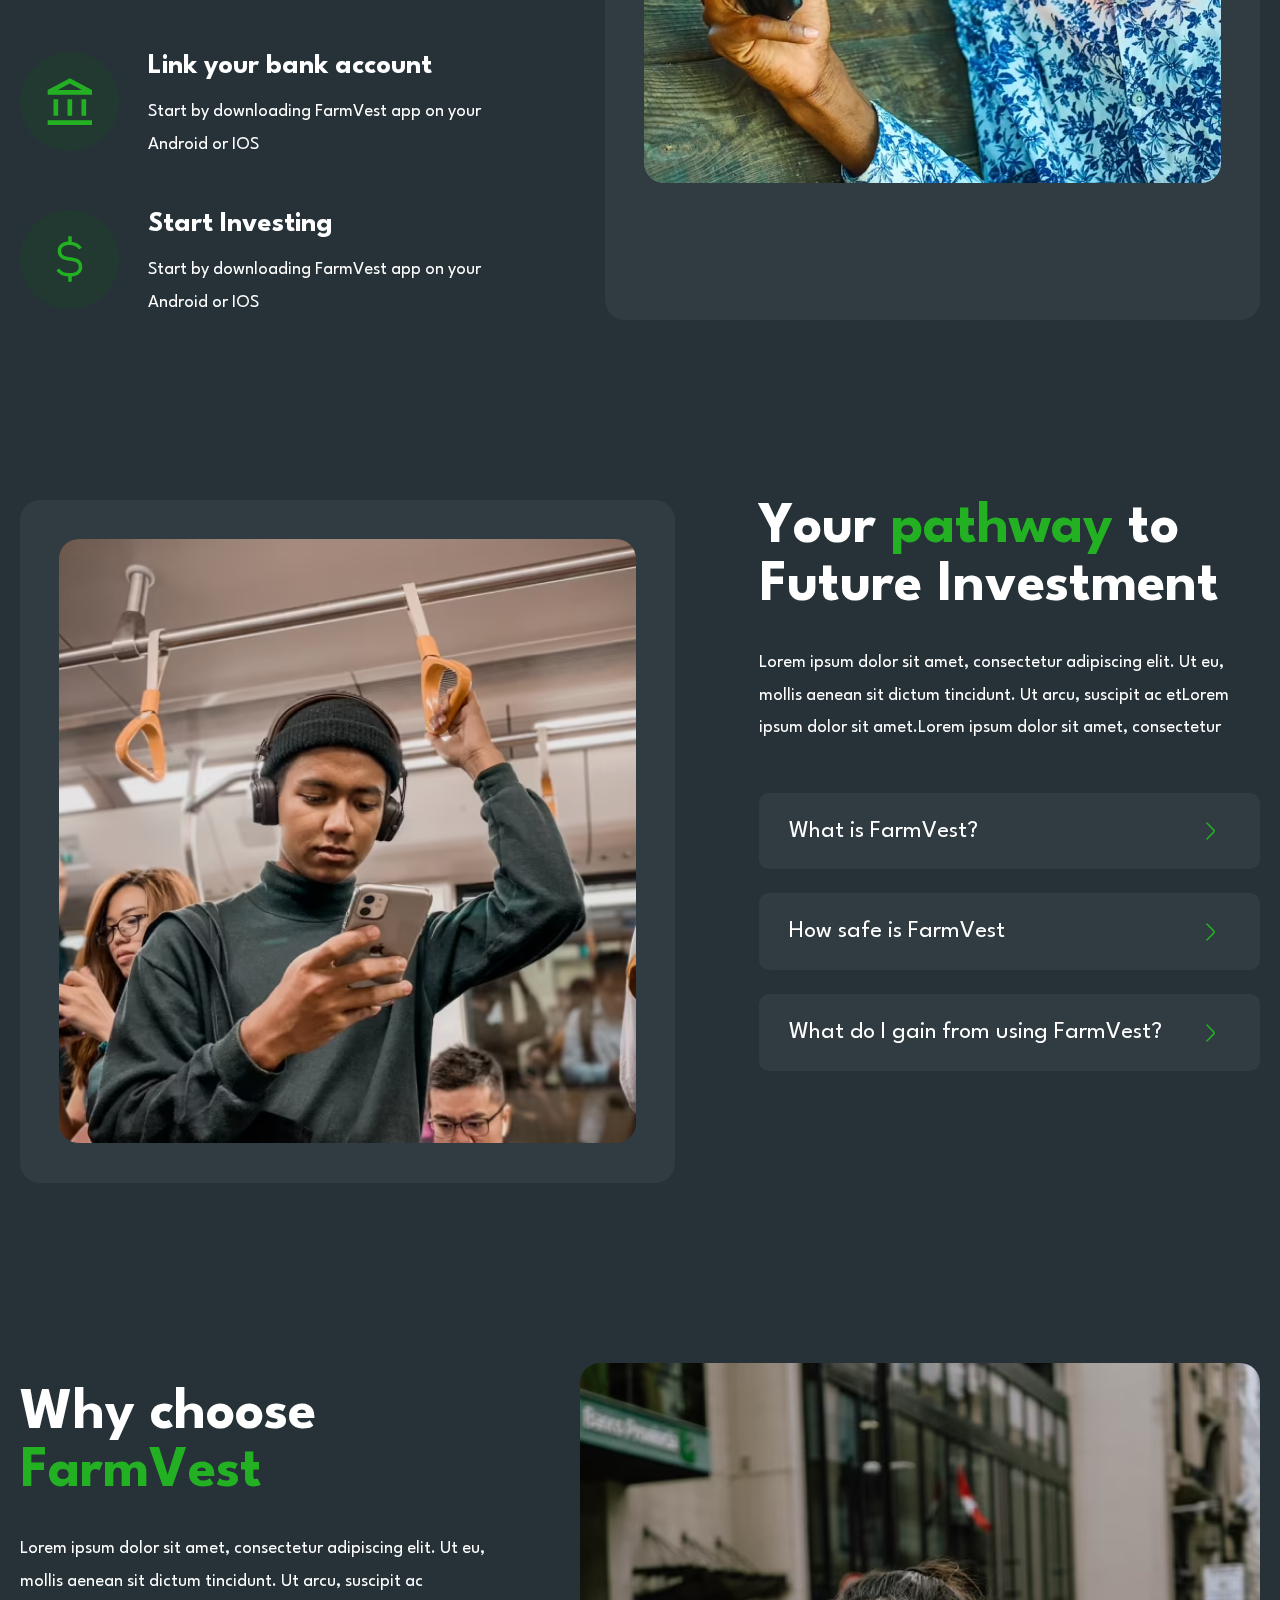
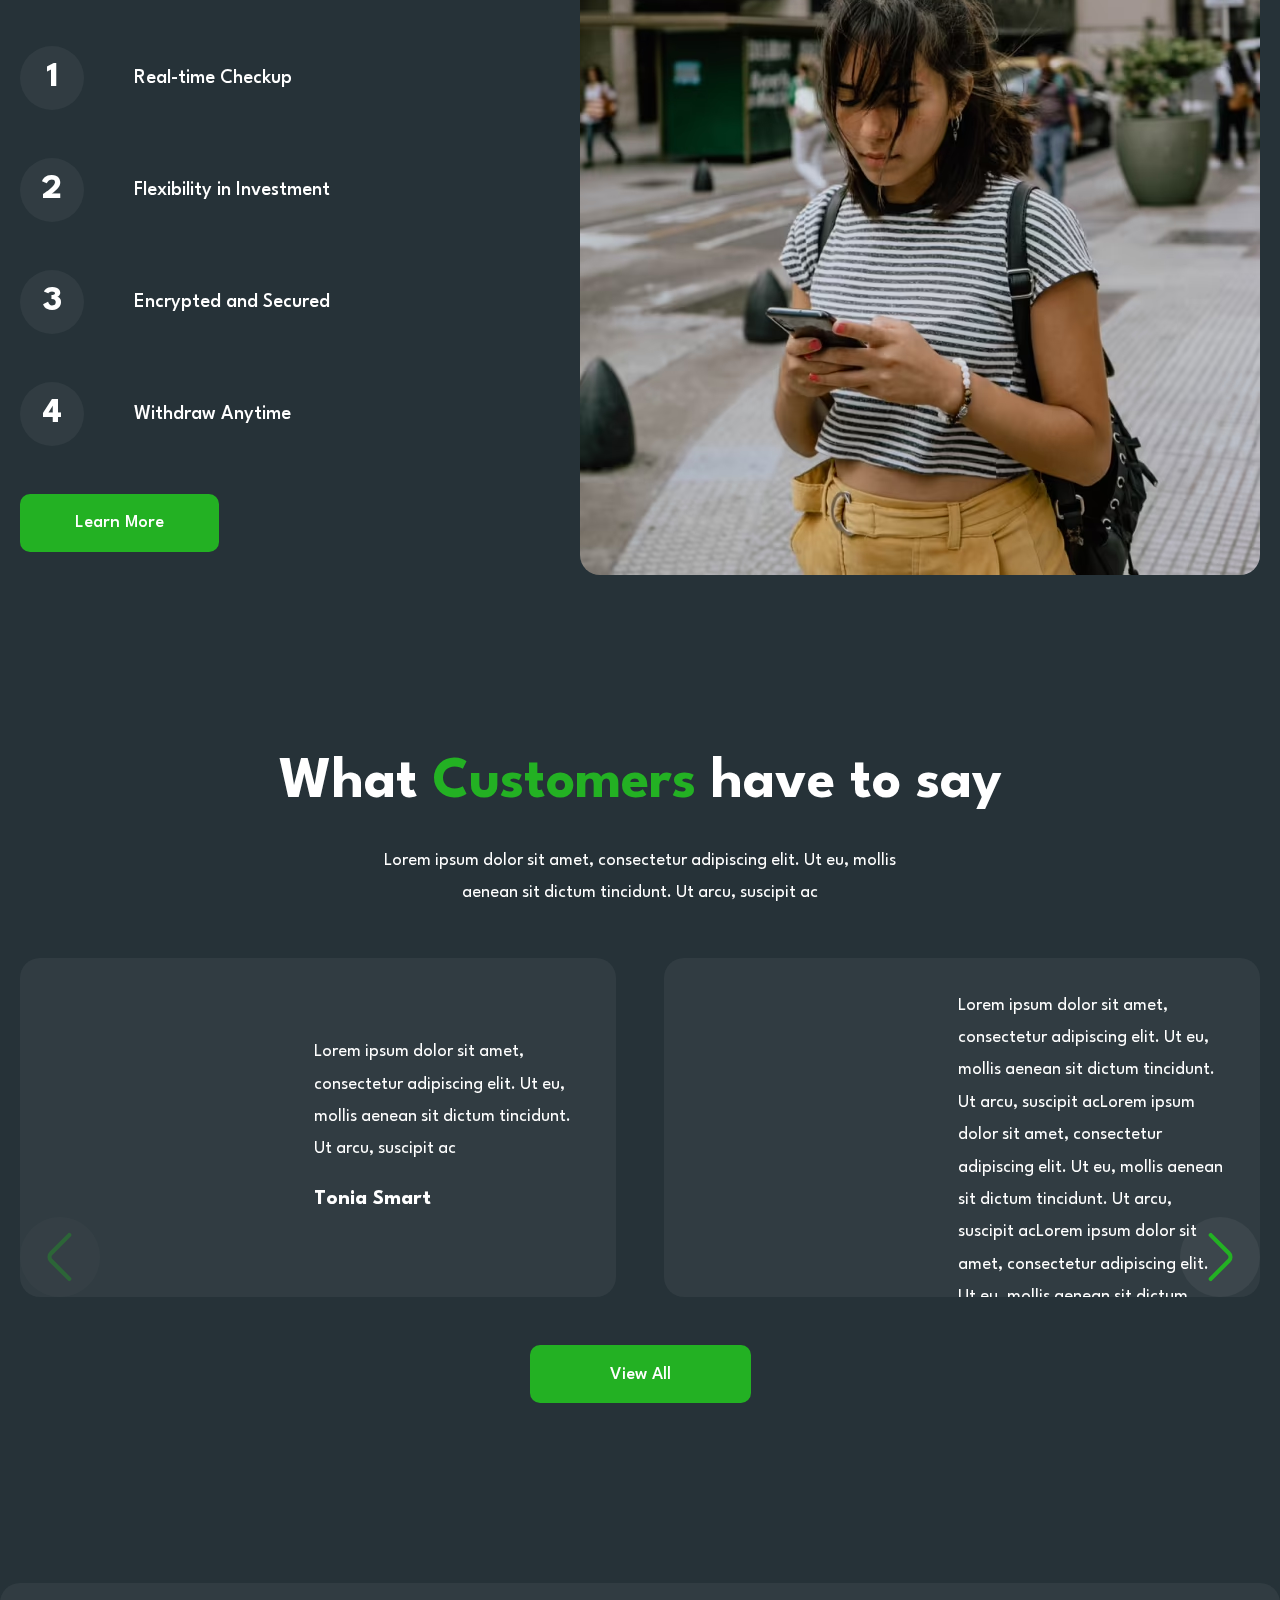
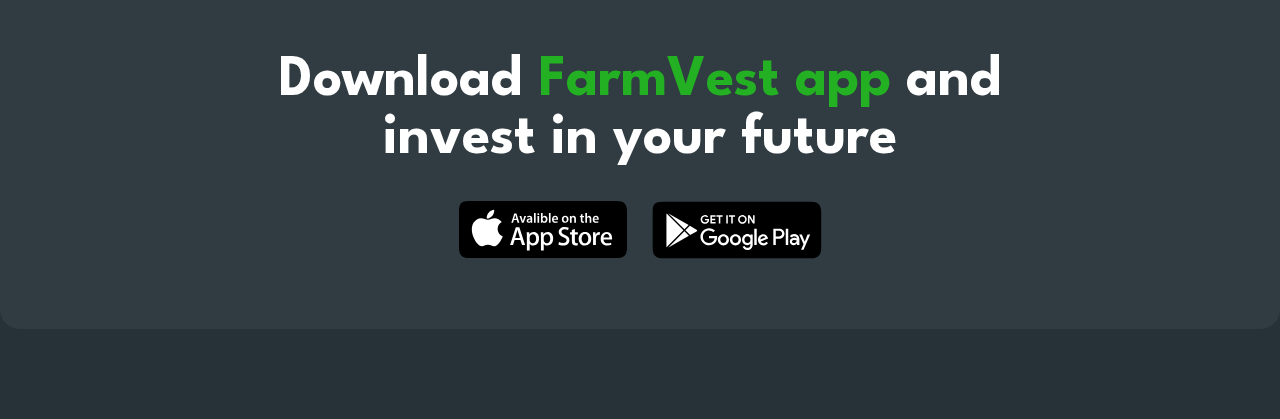
==== commit c023b530: "app" ====
--- a/index.html
+++ b/index.html
@@ -171,7 +171,7 @@
 							<img src="img/what/02.jpg" alt="#" width="302" height="377" loading="lazy">
 						</picture>
 						<div class="swiper__text-block">
-							<p class="swiper__comment">Lorem ipsum dolor sit amet, consectetur adipiscing elit. Ut eu, mollis aenean sit dictum tincidunt. Ut arcu, suscipit ac</p>
+							<p class="swiper__comment">Lorem ipsum dolor sit amet, consectetur adipiscing elit. Ut eu, mollis aenean sit dictum tincidunt. Ut arcu, suscipit acLorem ipsum dolor sit amet, consectetur adipiscing elit. Ut eu, mollis aenean sit dictum tincidunt. Ut arcu, suscipit acLorem ipsum dolor sit amet, consectetur adipiscing elit. Ut eu, mollis aenean sit dictum tincidunt. Ut arcu, suscipit acLorem ipsum dolor sit amet, consectetur adipiscing elit. Ut eu, mollis aenean sit dictum tincidunt. Ut arcu, suscipit acLorem ipsum dolor sit amet, consectetur adipiscing elit. Ut eu, mollis aenean sit dictum tincidunt. Ut arcu, suscipit acLorem ipsum dolor sit amet, consectetur adipiscing elit. Ut eu, mollis aenean sit dictum tincidunt. Ut arcu, suscipit ac</p>
 							<h3 class="swiper__title">Grace Obi</h3>
 						</div>
 					</li>
--- a/css/main.min.css
+++ b/css/main.min.css
@@ -1,2 +1,2 @@
-html{-webkit-box-sizing:border-box;box-sizing:border-box;scroll-behavior:smooth;height:100%}*,*::before,*::after{-webkit-box-sizing:inherit;box-sizing:inherit}:where(ul,ol):where([class]){padding-left:0}:where(blockquote,figure):where([class]){margin:0}:where(h1,h2,h3,h4,h5,h6,p,ul,ol,dl):where([class]){margin-block:0}:where(dd[class]){margin-left:0}:where(ul[class]){list-style:none}:where(button):where([class]){color:inherit;font-size:inherit}a{color:inherit;text-decoration:none}img,svg{display:block;max-width:100%}input,textarea,select,button{font-family:inherit}@media(prefers-reduced-motion: reduce){*{-webkit-animation-duration:.01ms !important;animation-duration:.01ms !important;-webkit-animation-iteration-count:1 !important;animation-iteration-count:1 !important;-webkit-transition-duration:.01ms !important;transition-duration:.01ms !important;scroll-behavior:auto !important}}@font-face{font-family:"Spartan";font-display:swap;src:url("../fonts/LeagueSpartan-Bold.woff2") format("woff2");font-weight:700;font-style:normal}@font-face{font-family:"Spartan";font-display:swap;src:url("../fonts/LeagueSpartan-Medium.woff2") format("woff2");font-weight:500;font-style:normal}@font-face{font-family:"Spartan";font-display:swap;src:url("../fonts/LeagueSpartan-Regular.woff2") format("woff2");font-weight:400;font-style:normal}:root{--bg: #263238;--bgContent: rgba(255, 255, 255, 0.05);--main-color: #fff;--second-color: #23b123;--transition: 0.3s linear;--transitionLong: 0.5s linear;--index: calc(1vw + 1vh);--font: "Spartan", "Helvetica Neue", Helvetica, sans-serif}html{scroll-padding-top:20px}.body{position:relative;overflow-x:clip;min-height:100%;margin:0;padding:0;border:0;font-family:var(--font);font-size:18px;font-weight:400;line-height:1.8;color:var(--main-color);background-color:var(--bg)}@media(max-width: 767.98px){.body{font-size:clamp(16px,2.3438110367vw,18px)}}.body.menu-active{overflow-y:hidden;padding-right:10px}.wrapper{position:relative}[class*=__container]{max-width:1460px;margin:0 auto;padding-inline:20px}@media(max-width: 1023.98px){[class*=__container]{padding-inline:10px}}::-webkit-scrollbar{background-color:rgba(0,0,0,0);width:10px}@media(max-width: 767.98px){::-webkit-scrollbar{width:5px}}::-webkit-scrollbar-thumb{border-radius:10px;background-color:var(--main-color)}*{scrollbar-color:var(--main-color) transporent;scrollbar-width:thin}.visually-hidden{position:absolute !important;width:1px !important;height:1px !important;margin:-1px !important;border:0 !important;padding:0 !important;white-space:nowrap !important;-webkit-clip-path:inset(100%) !important;clip-path:inset(100%) !important;clip:rect(0 0 0 0) !important;overflow:hidden !important}.btn{display:-webkit-inline-box;display:-ms-inline-flexbox;display:inline-flex;-webkit-box-pack:center;-ms-flex-pack:center;justify-content:center;-webkit-box-align:center;-ms-flex-align:center;align-items:center;min-height:64px;border-radius:10px;border:1px solid var(--main-color);background-color:rgba(0,0,0,0);font-weight:500;line-height:normal;white-space:nowrap}@media(max-width: 1023.98px){.btn{min-height:clamp(40px,6.2501220727vw,64px)}}.btn--green{background-color:var(--second-color);border:0}.title{font-size:64px;line-height:1;font-weight:700}.title:not(:last-child){margin-bottom:32px}@media(max-width: 1420px){.title{font-size:clamp(30px,4.5070422535vw,64px)}}.title__span{color:var(--second-color)}.text:not(:last-child){margin-bottom:48px}@media(max-width: 1023.98px){.text:not(:last-child){margin-bottom:clamp(20px,4.6875915545vw,48px)}}.img-block{display:-webkit-box;display:-ms-flexbox;display:flex;-webkit-box-align:center;-ms-flex-align:center;align-items:center;padding:6%;border-radius:20px;background:var(--bgContent);-webkit-transition:max-width var(--transitionLong);transition:max-width var(--transitionLong)}@media(max-width: 1023.98px){.img-block{max-width:70%}}@media(max-width: 767.98px){.img-block{max-width:85%}}@media(max-width: 574.98px){.img-block{max-width:100%}}.img-block img{border-radius:20px;-o-object-fit:cover;object-fit:cover}@media(max-width: 1023.98px){.img-block img{height:clamp(300px,46.47vw,604px)}}.header{position:fixed;top:0;left:0;width:100%;z-index:100;-webkit-transition:background-color .2s;transition:background-color .2s}.header.header--scrolling{background-color:var(--bg)}@media(max-width: 1023.98px){.header::before{content:"";position:absolute;inset:0;z-index:200;background-color:var(--bg);-webkit-transform:translate(100%);-ms-transform:translate(100%);transform:translate(100%);-webkit-transition:-webkit-transform var(--transition);transition:-webkit-transform var(--transition);transition:transform var(--transition);transition:transform var(--transition), -webkit-transform var(--transition);margin-right:5px}.menu-active .header::before{-webkit-transform:translate(0);-ms-transform:translate(0);transform:translate(0)}}.header__container{max-width:1660px;display:-webkit-box;display:-ms-flexbox;display:flex;-webkit-box-align:center;-ms-flex-align:center;align-items:center;-webkit-column-gap:30px;-moz-column-gap:30px;column-gap:30px;min-height:clamp(90px,12.676056338vw,180px);padding-top:5px;-webkit-transition:min-height var(--transition);transition:min-height var(--transition)}.header.header--scrolling .header__container{min-height:90px}@media(max-width: 1023.98px){.header__container{-ms-flex-wrap:wrap;flex-wrap:wrap;-webkit-box-pack:justify;-ms-flex-pack:justify;justify-content:space-between;row-gap:30px}}.header__logo{position:relative;z-index:200;-ms-flex-negative:0;flex-shrink:0;-ms-flex-preferred-size:146px;flex-basis:146px}@media(max-width: 1023.98px){.header__logo{-ms-flex-preferred-size:clamp(100px,14.2580909783vw,146px);flex-basis:clamp(100px,14.2580909783vw,146px)}.header__logo img{height:clamp(30px,4.1993007676vw,43px)}}.header__menu,.header .menu{-webkit-box-flex:1;-ms-flex-positive:1;flex-grow:1}@media(max-width: 1023.98px){.header__menu,.header .menu{overflow-y:auto;position:fixed;z-index:150;inset:0;padding:150px 0 30px;-webkit-transform:translateX(100%);-ms-transform:translateX(100%);transform:translateX(100%);-webkit-transition:-webkit-transform .4s linear;transition:-webkit-transform .4s linear;transition:transform .4s linear;transition:transform .4s linear, -webkit-transform .4s linear;background-color:var(--bg)}.header__menu.menu-active,.header .menu.menu-active{-webkit-transform:translateX(0);-ms-transform:translateX(0);transform:translateX(0)}}.header__menu__list,.header .menu__list{display:-webkit-box;display:-ms-flexbox;display:flex;-ms-flex-wrap:wrap;flex-wrap:wrap;-webkit-column-gap:44px;-moz-column-gap:44px;column-gap:44px;row-gap:30px;margin-left:463px}@media(max-width: 1660px){.header__menu__list,.header .menu__list{-webkit-box-pack:center;-ms-flex-pack:center;justify-content:center;margin-left:0}}@media(max-width: 1023.98px){.header__menu__list,.header .menu__list{-ms-flex-wrap:nowrap;flex-wrap:nowrap;-webkit-box-pack:start;-ms-flex-pack:start;justify-content:flex-start;-webkit-box-align:center;-ms-flex-align:center;align-items:center;-webkit-box-orient:vertical;-webkit-box-direction:normal;-ms-flex-direction:column;flex-direction:column;margin-bottom:40px}}.header__menu__item,.header .menu__item{display:-webkit-box;display:-ms-flexbox;display:flex;-webkit-box-align:center;-ms-flex-align:center;align-items:center}.header__menu__link,.header .menu__link{padding-block:7px;white-space:nowrap;position:relative;line-height:1}.header__menu__link::before,.header .menu__link::before{content:"";position:absolute;bottom:0;left:0;width:100%;height:1px;background-color:var(--main-color);-webkit-transform:scale(0);-ms-transform:scale(0);transform:scale(0);-webkit-transition:-webkit-transform var(--transition);transition:-webkit-transform var(--transition);transition:transform var(--transition);transition:transform var(--transition), -webkit-transform var(--transition)}@media(any-hover){.header__menu__link:hover::before,.header .menu__link:hover::before{-webkit-transform:scale(1);-ms-transform:scale(1);transform:scale(1)}}@media(max-width: 1023.98px){.header__menu__link,.header .menu__link{font-size:28px}}.header__active{display:-webkit-box;display:-ms-flexbox;display:flex;-webkit-column-gap:16px;-moz-column-gap:16px;column-gap:16px;position:relative;z-index:200}@media(max-width: 1023.98px){.header__active{-webkit-box-flex:1;-ms-flex-positive:1;flex-grow:1;-webkit-box-pack:end;-ms-flex-pack:end;justify-content:flex-end}}@media(max-width: 574.98px){.header__active{display:none}}.header__active--menu{display:none}@media(max-width: 574.98px){.header__active--menu{display:-webkit-box;display:-ms-flexbox;display:flex;-webkit-box-pack:center;-ms-flex-pack:center;justify-content:center}}.header__btn{width:142px}@media(max-width: 767.98px){.header__btn{width:clamp(120px,18.4900648454vw,142px)}}.burger-btn{display:none}@media(max-width: 1023.98px){.burger-btn{position:relative;z-index:200;display:block;width:30px;height:20px;background-color:rgba(0,0,0,0);border:0}}@media(max-width: 1023.98px)and (any-hover){.burger-btn:hover{cursor:pointer}}@media(max-width: 1023.98px){.burger-btn span,.burger-btn::before,.burger-btn::after{content:"";position:absolute;right:0;width:100%;height:2px;background-color:#fff;-webkit-transition:all .3s ease 0s;transition:all .3s ease 0s}.burger-btn::before{top:0}.burger-btn::after{bottom:0}.burger-btn span{top:calc(50% - 1px)}}.burger-btn.menu-active span{width:0}.burger-btn.menu-active::before{top:calc(50% - 1px);-webkit-transform:rotate(-45deg);-ms-transform:rotate(-45deg);transform:rotate(-45deg)}.burger-btn.menu-active::after{bottom:calc(50% - 1px);-webkit-transform:rotate(45deg);-ms-transform:rotate(45deg);transform:rotate(45deg)}.main__banner{padding-top:clamp(100px,17.6056338028vw,250px);padding-bottom:clamp(50px,7.0422535211vw,100px)}.main__how,.main__pathway,.main__why,.main__what,.main__app{padding-block:clamp(50px,7.0422535211vw,100px)}.banner__container{position:relative}.banner__text-block{display:-webkit-box;display:-ms-flexbox;display:flex;-webkit-box-orient:vertical;-webkit-box-direction:normal;-ms-flex-direction:column;flex-direction:column;-webkit-box-align:center;-ms-flex-align:center;align-items:center;text-align:center;margin-bottom:clamp(30px,14.7183098592vw,209px)}.banner__title{max-width:923px;font-size:70px;margin-bottom:70px}@media(max-width: 1023.98px){.banner__title{font-size:clamp(32px,6.836071017vw,70px);margin-bottom:clamp(30px,6.836071017vw,70px)}}.banner__text{max-width:725px}.banner__form{position:relative}.banner__input{width:533px;min-height:76px;padding-left:25px;padding-right:183px;border-radius:10px;border:1px solid var(--main-color);background:var(--main-color);font-size:inherit;font-weight:500;line-height:1}.banner__input::-webkit-input-placeholder{color:var(--bg)}.banner__input::-moz-placeholder{color:var(--bg)}.banner__input:-ms-input-placeholder{color:var(--bg)}.banner__input::-ms-input-placeholder{color:var(--bg)}.banner__input::placeholder{color:var(--bg)}@media(max-width: 1023.98px){.banner__input{width:clamp(350px,52.0517978867vw,533px);min-height:clamp(52px,7.4220199613vw,76px);padding-right:clamp(140px,17.8714428016vw,183px)}}@media(max-width: 574.98px){.banner__input{-webkit-transition:width .2s linear;transition:width .2s linear;width:80vw}}@media(max-width: 424.98px){.banner__input{width:calc(100vw - 20px)}}.banner__btn{position:absolute;top:calc(50% - 32px);right:6px;width:163px}@media(max-width: 1023.98px){.banner__btn{top:calc(50% - clamp(18px,3.1250610363vw,32px));width:clamp(120px,15.9182796539vw,163px)}}.banner__swiper.swiper{z-index:-1}.banner__list.swiper-wrapper{-webkit-box-align:center;-ms-flex-align:center;align-items:center}@media(min-width: 1461px){.banner__list.swiper-wrapper{display:grid;grid-template-columns:repeat(5, 1fr);-webkit-column-gap:108px;-moz-column-gap:108px;column-gap:108px}}.banner__decor{position:absolute;z-index:-1;inset:0}.banner__decor img{position:absolute}@media(max-width: 1023.98px){.banner__decor{display:none}}.banner__ellipse{top:0;left:20px;-webkit-transform:translate(-71.96%, -78.11%);-ms-transform:translate(-71.96%, -78.11%);transform:translate(-71.96%, -78.11%);width:585px;height:585px}.banner__ellipse-2{top:-28.03%;left:-21.88%;width:585px;height:585px}.how__container{display:grid;grid-template-columns:40.42% 52.81%;-webkit-box-pack:justify;-ms-flex-pack:justify;justify-content:space-between;-webkit-column-gap:20px;-moz-column-gap:20px;column-gap:20px}@media(max-width: 1023.98px){.how__container{grid-template-columns:1fr;justify-items:center;row-gap:30px}}@media(max-width: 1023.98px){.how__text-block{display:grid;text-align:center}}.how__list{display:-webkit-box;display:-ms-flexbox;display:flex;-webkit-box-orient:vertical;-webkit-box-direction:normal;-ms-flex-direction:column;flex-direction:column;row-gap:48px;max-width:85.36%}@media(max-width: 1420px){.how__list{max-width:100%}}@media(max-width: 1023.98px){.how__list{justify-self:center;row-gap:clamp(20px,4.6875915545vw,48px)}}.how__item{display:grid;grid-template-columns:110px 1fr;min-height:110px;-webkit-column-gap:32px;-moz-column-gap:32px;column-gap:32px}@media(max-width: 1420px){.how__item{grid-template-columns:clamp(70px,7.7464788732vw,110px) 1fr;-webkit-column-gap:clamp(20px,2.2535211268vw,32px);-moz-column-gap:clamp(20px,2.2535211268vw,32px);column-gap:clamp(20px,2.2535211268vw,32px)}}@media(max-width: 767.98px){.how__item{grid-template-columns:1fr;-webkit-box-pack:center;-ms-flex-pack:center;justify-content:center;row-gap:20px}}.how__item::before{content:"";grid-row:span 2;width:110px;aspect-ratio:1;border-radius:50%;background-color:rgba(0,128,0,.1);background-position:50%;background-repeat:no-repeat}@media(max-width: 1420px){.how__item::before{width:clamp(70px,7.7464788732vw,110px)}}@media(max-width: 767.98px){.how__item::before{grid-row:1/2;justify-self:center}}.how__title-item{font-size:28px;font-weight:700;line-height:1;margin-bottom:16px}@media(max-width: 767.98px){.how__title-item{font-size:clamp(22px,3.6459282794vw,28px);grid-row:2/3;margin-bottom:0}}@media(max-width: 767.98px){.how__text-item{grid-row:3/4}}.how__item--mobile::before{background-image:url(../img/svg/how/mobile.svg)}.how__item--man::before{background-image:url(../img/svg/how/man.svg)}.how__item--build::before{background-image:url(../img/svg/how/build.svg)}.how__item--dollar::before{background-image:url(../img/svg/how/dollar.svg)}.pathway__container{display:grid;grid-template-columns:52.81% 40.42%;-webkit-box-pack:justify;-ms-flex-pack:justify;justify-content:space-between;-webkit-box-align:stretch;-ms-flex-align:stretch;align-items:stretch;-webkit-column-gap:20px;-moz-column-gap:20px;column-gap:20px}@media(max-width: 1023.98px){.pathway__container{grid-template-columns:1fr;justify-items:center;row-gap:30px}}@media(max-width: 1023.98px){.pathway__img{-webkit-box-ordinal-group:3;-ms-flex-order:2;order:2}}@media(max-width: 1023.98px){.pathway__text-block{-webkit-box-ordinal-group:2;-ms-flex-order:1;order:1;text-align:center}}.pathway__list{display:-webkit-box;display:-ms-flexbox;display:flex;-webkit-box-orient:vertical;-webkit-box-direction:normal;-ms-flex-direction:column;flex-direction:column;row-gap:24px}.pathway__accordion,.pathway .accordion{position:relative;background:rgba(255,255,255,.05);border-radius:10px;-webkit-transition:max-width var(--transitionLong);transition:max-width var(--transitionLong)}@media(max-width: 1023.98px){.pathway__accordion,.pathway .accordion{max-width:70%;margin:0 auto;font-size:clamp(18px,2.3437957773vw,24px)}}@media(max-width: 767.98px){.pathway__accordion,.pathway .accordion{max-width:85%}}@media(max-width: 574.98px){.pathway__accordion,.pathway .accordion{max-width:100%}}.pathway__accordion__btn,.pathway .accordion__btn{position:relative;width:100%;font-size:24px;border:0;padding:24px 65px 24px 30px;background:0;text-align:left;-webkit-transition:max-width var(--transitionLong);transition:max-width var(--transitionLong);line-height:1.2}.pathway__accordion__btn::before,.pathway .accordion__btn::before{content:"";position:absolute;top:calc(50% - 15px);right:30px;width:24px;aspect-ratio:1;background:url(../img/svg/ico/arrow.svg) no-repeat;-webkit-transform:rotate(-90deg);-ms-transform:rotate(-90deg);transform:rotate(-90deg);-webkit-transition:-webkit-transform var(--transition);transition:-webkit-transform var(--transition);transition:transform var(--transition);transition:transform var(--transition), -webkit-transform var(--transition)}.pathway__accordion__content,.pathway .accordion__content{-webkit-transition:all var(--transitionLong);transition:all var(--transitionLong);opacity:0;overflow:hidden;max-height:0;will-change:max-height;padding-inline:30px;text-align:left}.accordion--active .accordion__btn{top:calc(50% - 15px)}.accordion--active .accordion__content{opacity:1;padding-bottom:24px}.accordion--active .accordion__btn::before{top:calc(50% - 12px);-webkit-transform:rotate(0);-ms-transform:rotate(0);transform:rotate(0)}.why__container{display:-webkit-box;display:-ms-flexbox;display:flex;-webkit-box-pack:justify;-ms-flex-pack:justify;justify-content:space-between;-webkit-box-align:center;-ms-flex-align:center;align-items:center;-webkit-column-gap:20px;-moz-column-gap:20px;column-gap:20px}@media(max-width: 1023.98px){.why__container{-webkit-box-orient:vertical;-webkit-box-direction:normal;-ms-flex-direction:column;flex-direction:column;row-gap:30px}}.why__text-block{-ms-flex-preferred-size:39.64%;flex-basis:39.64%}@media(max-width: 1023.98px){.why__text-block{width:100%;text-align:center}}.why__list{counter-reset:myCounter;list-style:none;margin-bottom:48px;-webkit-transition:max-width var(--transitionLong);transition:max-width var(--transitionLong)}@media(max-width: 1023.98px){.why__list{max-width:70%;margin:0 auto;margin-bottom:clamp(30px,4.6875915545vw,48px);font-size:clamp(18px,2.3437957773vw,24px);-moz-text-align-last:left;text-align-last:left}}@media(max-width: 767.98px){.why__list{max-width:85%}}@media(max-width: 574.98px){.why__list{max-width:100%}}.why__item-list{min-height:64px;font-size:20px;font-weight:500;line-height:1;display:-webkit-box;display:-ms-flexbox;display:flex;-webkit-box-align:center;-ms-flex-align:center;align-items:center;text-align:left}.why__item-list:not(:last-child){margin-bottom:48px}@media(max-width: 1023.98px){.why__item-list:not(:last-child){margin-bottom:clamp(30px,4.6875915545vw,48px)}}.why__item-list::before{counter-increment:myCounter;content:counter(myCounter);width:64px;aspect-ratio:1;border-radius:50%;background-color:var(--bgContent);display:-webkit-inline-box;display:-ms-inline-flexbox;display:inline-flex;-webkit-box-pack:center;-ms-flex-pack:center;justify-content:center;-webkit-box-align:center;-ms-flex-align:center;align-items:center;margin-right:50px;font-size:36px;font-weight:700;line-height:1}@media(max-width: 1023.98px){.why__item-list::before{margin-right:clamp(20px,4.8829078693vw,50px)}}.why__btn{padding-inline:55px;-webkit-transition:width var(--transitionLong);transition:width var(--transitionLong)}@media(max-width: 1023.98px){.why__btn{padding-inline:clamp(30px,5.3711986562vw,55px)}}@media(max-width: 574.98px){.why__btn{width:100%}}.why__img-block{border-radius:20px;-webkit-transition:max-width var(--transitionLong);transition:max-width var(--transitionLong)}@media(max-width: 1023.98px){.why__img-block{max-width:70%}}@media(max-width: 767.98px){.why__img-block{max-width:85%}}@media(max-width: 574.98px){.why__img-block{max-width:100%}}.why__img-block img{border-radius:20px;-o-object-fit:cover;object-fit:cover}@media(max-width: 1023.98px){.why__img-block img{height:clamp(300px,46.47vw,604px)}}.what__container{display:-webkit-box;display:-ms-flexbox;display:flex;-webkit-box-orient:vertical;-webkit-box-direction:normal;-ms-flex-direction:column;flex-direction:column;-webkit-box-align:center;-ms-flex-align:center;align-items:center}.what__text-block{text-align:center;margin-bottom:48px}@media(max-width: 1023.98px){.what__text-block{margin-bottom:clamp(20px,4.6875915545vw,48px)}}.what__text{max-width:563px;margin:0 auto}.what__swiper,.what .swiper{max-width:100%;margin-bottom:48px}.what__swiper__slide,.what__swiper .swiper-slide,.what .swiper__slide,.what .swiper .swiper-slide{border-radius:20px;background-color:var(--bgContent);display:-webkit-box;display:-ms-flexbox;display:flex;-webkit-box-align:center;-ms-flex-align:center;align-items:center;height:auto}@media(max-width: 1023.98px){.what__swiper__slide,.what__swiper .swiper-slide,.what .swiper__slide,.what .swiper .swiper-slide{-webkit-box-orient:vertical;-webkit-box-direction:normal;-ms-flex-direction:column;flex-direction:column;row-gap:30px}}.what__swiper__img,.what .swiper__img{-ms-flex-preferred-size:44%;flex-basis:44%;width:100%}.what__swiper__img img,.what .swiper__img img{width:100%;-o-object-fit:cover;object-fit:cover;border-radius:20px 0 0 20px}@media(max-width: 1023.98px){.what__swiper__img img,.what .swiper__img img{border-radius:20px 20px 0 0}}@media(max-width: 1023.98px){.what__swiper__img,.what .swiper__img{-ms-flex-preferred-size:auto;flex-basis:auto;-webkit-box-align:start;-ms-flex-align:start;align-items:flex-start}}.what__swiper__text-block,.what .swiper__text-block{-ms-flex-preferred-size:46%;flex-basis:46%;display:-webkit-box;display:-ms-flexbox;display:flex;-webkit-box-orient:vertical;-webkit-box-direction:normal;-ms-flex-direction:column;flex-direction:column;padding:32px}.what__swiper__comment,.what .swiper__comment{-webkit-box-flex:1;-ms-flex-positive:1;flex-grow:1;margin-bottom:15px}.what__swiper__button,.what .swiper__button{top:100%;margin-top:0;width:80px;height:80px;border-radius:50%;background:url(../img/svg/ico/arrow.svg) 50%/50px no-repeat,var(--bgContent)}.what__swiper__button::after,.what .swiper__button::after{display:none}@media(max-width: 1023.98px){.what__swiper__button,.what .swiper__button{display:none}}.what__swiper__button--left,.what .swiper__button--left{-webkit-transform:translateY(-100%) rotate(90deg);-ms-transform:translateY(-100%) rotate(90deg);transform:translateY(-100%) rotate(90deg);left:0}.what__swiper__button--right,.what .swiper__button--right{-webkit-transform:translateY(-100%) rotate(-90deg);-ms-transform:translateY(-100%) rotate(-90deg);transform:translateY(-100%) rotate(-90deg);right:0}.what__btn{width:221px}.app__active{display:-webkit-box;display:-ms-flexbox;display:flex;-webkit-box-pack:center;-ms-flex-pack:center;justify-content:center;-webkit-column-gap:25px;-moz-column-gap:25px;column-gap:25px}
+html{-webkit-box-sizing:border-box;box-sizing:border-box;scroll-behavior:smooth;height:100%}*,*::before,*::after{-webkit-box-sizing:inherit;box-sizing:inherit}:where(ul,ol):where([class]){padding-left:0}:where(blockquote,figure):where([class]){margin:0}:where(h1,h2,h3,h4,h5,h6,p,ul,ol,dl):where([class]){margin-block:0}:where(dd[class]){margin-left:0}:where(ul[class]){list-style:none}:where(button):where([class]){color:inherit;font-size:inherit}a{color:inherit;text-decoration:none}img,svg{display:block;max-width:100%}input,textarea,select,button{font-family:inherit}@media(prefers-reduced-motion: reduce){*{-webkit-animation-duration:.01ms !important;animation-duration:.01ms !important;-webkit-animation-iteration-count:1 !important;animation-iteration-count:1 !important;-webkit-transition-duration:.01ms !important;transition-duration:.01ms !important;scroll-behavior:auto !important}}@font-face{font-family:"Spartan";font-display:swap;src:url("../fonts/LeagueSpartan-Bold.woff2") format("woff2");font-weight:700;font-style:normal}@font-face{font-family:"Spartan";font-display:swap;src:url("../fonts/LeagueSpartan-Medium.woff2") format("woff2");font-weight:500;font-style:normal}@font-face{font-family:"Spartan";font-display:swap;src:url("../fonts/LeagueSpartan-Regular.woff2") format("woff2");font-weight:400;font-style:normal}:root{--bg: #263238;--bgContent: rgba(255, 255, 255, 0.05);--main-color: #fff;--second-color: #23b123;--transition: 0.3s linear;--transitionLong: 0.5s linear;--index: calc(1vw + 1vh);--font: "Spartan", "Helvetica Neue", Helvetica, sans-serif}html{scroll-padding-top:20px}.body{position:relative;overflow-x:clip;min-height:100%;margin:0;padding:0;border:0;font-family:var(--font);font-size:18px;font-weight:400;line-height:1.8;color:var(--main-color);background-color:var(--bg)}@media(max-width: 767.98px){.body{font-size:clamp(16px,2.3438110367vw,18px)}}.body.menu-active{overflow-y:hidden}.wrapper{position:relative}[class*=__container]{max-width:1460px;margin:0 auto;padding-inline:20px}@media(max-width: 1023.98px){[class*=__container]{padding-inline:10px}}::-webkit-scrollbar{background-color:rgba(0,0,0,0);width:10px}@media(max-width: 767.98px){::-webkit-scrollbar{width:5px}}::-webkit-scrollbar-thumb{border-radius:10px;background-color:var(--main-color)}*{scrollbar-color:var(--main-color) transporent;scrollbar-width:thin}.visually-hidden{position:absolute !important;width:1px !important;height:1px !important;margin:-1px !important;border:0 !important;padding:0 !important;white-space:nowrap !important;-webkit-clip-path:inset(100%) !important;clip-path:inset(100%) !important;clip:rect(0 0 0 0) !important;overflow:hidden !important}.btn{display:-webkit-inline-box;display:-ms-inline-flexbox;display:inline-flex;-webkit-box-pack:center;-ms-flex-pack:center;justify-content:center;-webkit-box-align:center;-ms-flex-align:center;align-items:center;min-height:64px;border-radius:10px;border:1px solid var(--main-color);background-color:rgba(0,0,0,0);font-weight:500;line-height:normal;white-space:nowrap}@media(max-width: 1420px){.btn{min-height:clamp(50px,4.5070422535vw,64px)}}.btn--green{background-color:var(--second-color);border:0}.title{font-size:64px;line-height:1;font-weight:700}.title:not(:last-child){margin-bottom:32px}@media(max-width: 1420px){.title{font-size:clamp(30px,4.5070422535vw,64px)}}.title__span{color:var(--second-color)}.text:not(:last-child){margin-bottom:48px}@media(max-width: 1023.98px){.text:not(:last-child){margin-bottom:clamp(20px,4.6875915545vw,48px)}}.img-block{display:-webkit-box;display:-ms-flexbox;display:flex;-webkit-box-align:center;-ms-flex-align:center;align-items:center;padding:6%;border-radius:20px;background:var(--bgContent);-webkit-transition:max-width var(--transitionLong);transition:max-width var(--transitionLong)}@media(max-width: 1023.98px){.img-block{max-width:70%}}@media(max-width: 767.98px){.img-block{max-width:85%}}@media(max-width: 574.98px){.img-block{max-width:100%}}.img-block img{border-radius:20px;-o-object-fit:cover;object-fit:cover}@media(max-width: 1023.98px){.img-block img{height:clamp(300px,46.47vw,604px)}}.header{position:fixed;top:0;left:0;width:100%;z-index:100;-webkit-transition:background-color .2s;transition:background-color .2s}.header.header--scrolling{background-color:var(--bg)}@media(max-width: 1023.98px){.header::before{content:"";position:absolute;inset:0;z-index:200;background-color:var(--bg);-webkit-transform:translate(100%);-ms-transform:translate(100%);transform:translate(100%);-webkit-transition:-webkit-transform var(--transition);transition:-webkit-transform var(--transition);transition:transform var(--transition);transition:transform var(--transition), -webkit-transform var(--transition);margin-right:5px}.menu-active .header::before{-webkit-transform:translate(0);-ms-transform:translate(0);transform:translate(0)}}.header__container{max-width:1660px;display:-webkit-box;display:-ms-flexbox;display:flex;-webkit-box-align:center;-ms-flex-align:center;align-items:center;-webkit-column-gap:30px;-moz-column-gap:30px;column-gap:30px;min-height:clamp(50px,12.676056338vw,180px);padding-top:5px;-webkit-transition:min-height var(--transition);transition:min-height var(--transition)}.header.header--scrolling .header__container{min-height:50px}@media(max-width: 1023.98px){.header__container{-ms-flex-wrap:wrap;flex-wrap:wrap;-webkit-box-pack:justify;-ms-flex-pack:justify;justify-content:space-between;row-gap:30px}}.header__logo{position:relative;z-index:200;-ms-flex-negative:0;flex-shrink:0;-ms-flex-preferred-size:146px;flex-basis:146px}@media(max-width: 1023.98px){.header__logo{-ms-flex-preferred-size:clamp(100px,14.2580909783vw,146px);flex-basis:clamp(100px,14.2580909783vw,146px)}.header__logo img{height:clamp(30px,4.1993007676vw,43px)}}.header__menu,.header .menu{-webkit-box-flex:1;-ms-flex-positive:1;flex-grow:1}@media(max-width: 1023.98px){.header__menu,.header .menu{overflow-y:auto;position:fixed;z-index:150;inset:0;padding:150px 0 30px;-webkit-transform:translateX(100%);-ms-transform:translateX(100%);transform:translateX(100%);-webkit-transition:-webkit-transform .4s linear;transition:-webkit-transform .4s linear;transition:transform .4s linear;transition:transform .4s linear, -webkit-transform .4s linear;background-color:var(--bg)}.header__menu.menu-active,.header .menu.menu-active{-webkit-transform:translateX(0);-ms-transform:translateX(0);transform:translateX(0)}}.header__menu__list,.header .menu__list{display:-webkit-box;display:-ms-flexbox;display:flex;-ms-flex-wrap:wrap;flex-wrap:wrap;-webkit-column-gap:44px;-moz-column-gap:44px;column-gap:44px;row-gap:30px;margin-left:463px}@media(max-width: 1660px){.header__menu__list,.header .menu__list{-webkit-box-pack:center;-ms-flex-pack:center;justify-content:center;margin-left:0}}@media(max-width: 1023.98px){.header__menu__list,.header .menu__list{-ms-flex-wrap:nowrap;flex-wrap:nowrap;-webkit-box-pack:start;-ms-flex-pack:start;justify-content:flex-start;-webkit-box-align:center;-ms-flex-align:center;align-items:center;-webkit-box-orient:vertical;-webkit-box-direction:normal;-ms-flex-direction:column;flex-direction:column;margin-bottom:40px}}.header__menu__item,.header .menu__item{display:-webkit-box;display:-ms-flexbox;display:flex;-webkit-box-align:center;-ms-flex-align:center;align-items:center}.header__menu__link,.header .menu__link{padding-block:7px;white-space:nowrap;position:relative;line-height:1}.header__menu__link::before,.header .menu__link::before{content:"";position:absolute;bottom:0;left:0;width:100%;height:1px;background-color:var(--main-color);-webkit-transform:scale(0);-ms-transform:scale(0);transform:scale(0);-webkit-transition:-webkit-transform var(--transition);transition:-webkit-transform var(--transition);transition:transform var(--transition);transition:transform var(--transition), -webkit-transform var(--transition)}@media(any-hover){.header__menu__link:hover::before,.header .menu__link:hover::before{-webkit-transform:scale(1);-ms-transform:scale(1);transform:scale(1)}}@media(max-width: 1023.98px){.header__menu__link,.header .menu__link{font-size:28px}}.header__active{display:-webkit-box;display:-ms-flexbox;display:flex;-webkit-column-gap:16px;-moz-column-gap:16px;column-gap:16px;position:relative;z-index:200}@media(max-width: 1023.98px){.header__active{-webkit-box-flex:1;-ms-flex-positive:1;flex-grow:1;-webkit-box-pack:end;-ms-flex-pack:end;justify-content:flex-end}}@media(max-width: 574.98px){.header__active{display:none}}.header__active--menu{display:none}@media(max-width: 574.98px){.header__active--menu{display:-webkit-box;display:-ms-flexbox;display:flex;-webkit-box-pack:center;-ms-flex-pack:center;justify-content:center}}.header__btn{width:142px}@media(max-width: 767.98px){.header__btn{width:clamp(120px,18.4900648454vw,142px)}}.burger-btn{display:none}@media(max-width: 1023.98px){.burger-btn{position:relative;z-index:200;display:block;width:30px;height:20px;background-color:rgba(0,0,0,0);border:0}}@media(max-width: 1023.98px)and (any-hover){.burger-btn:hover{cursor:pointer}}@media(max-width: 1023.98px){.burger-btn span,.burger-btn::before,.burger-btn::after{content:"";position:absolute;right:0;width:100%;height:2px;background-color:#fff;-webkit-transition:all .3s ease 0s;transition:all .3s ease 0s}.burger-btn::before{top:0}.burger-btn::after{bottom:0}.burger-btn span{top:calc(50% - 1px)}}.burger-btn.menu-active span{width:0}.burger-btn.menu-active::before{top:calc(50% - 1px);-webkit-transform:rotate(-45deg);-ms-transform:rotate(-45deg);transform:rotate(-45deg)}.burger-btn.menu-active::after{bottom:calc(50% - 1px);-webkit-transform:rotate(45deg);-ms-transform:rotate(45deg);transform:rotate(45deg)}.main__banner{padding-top:clamp(100px,17.6056338028vw,250px);padding-bottom:clamp(50px,7.0422535211vw,100px)}.main__how,.main__pathway,.main__why,.main__what,.main__app{padding-block:clamp(50px,7.0422535211vw,100px)}.banner__container{position:relative}.banner__text-block{display:-webkit-box;display:-ms-flexbox;display:flex;-webkit-box-orient:vertical;-webkit-box-direction:normal;-ms-flex-direction:column;flex-direction:column;-webkit-box-align:center;-ms-flex-align:center;align-items:center;text-align:center;margin-bottom:clamp(30px,14.7183098592vw,209px)}.banner__title{max-width:923px;font-size:70px;margin-bottom:70px}@media(max-width: 1023.98px){.banner__title{font-size:clamp(32px,6.836071017vw,70px);margin-bottom:clamp(30px,6.836071017vw,70px)}}.banner__text{max-width:725px}.banner__form{position:relative}.banner__input{width:533px;min-height:76px;padding-left:25px;padding-right:183px;border-radius:10px;border:1px solid var(--main-color);background:var(--main-color);font-size:inherit;font-weight:500;line-height:1}.banner__input::-webkit-input-placeholder{color:var(--bg)}.banner__input::-moz-placeholder{color:var(--bg)}.banner__input:-ms-input-placeholder{color:var(--bg)}.banner__input::-ms-input-placeholder{color:var(--bg)}.banner__input::placeholder{color:var(--bg)}@media(max-width: 1023.98px){.banner__input{width:clamp(350px,52.0517978867vw,533px);min-height:clamp(60px,7.4220199613vw,76px);padding-right:clamp(140px,17.8714428016vw,183px)}}@media(max-width: 574.98px){.banner__input{-webkit-transition:width .2s linear;transition:width .2s linear;width:80vw}}@media(max-width: 424.98px){.banner__input{width:calc(100vw - 20px)}}.banner__btn{position:absolute;top:50%;-webkit-transform:translateY(-50%);-ms-transform:translateY(-50%);transform:translateY(-50%);right:6px;width:163px}@media(max-width: 1023.98px){.banner__btn{width:clamp(120px,15.9182796539vw,163px)}}.banner__swiper.swiper{z-index:-1}.banner__list.swiper-wrapper{-webkit-box-align:center;-ms-flex-align:center;align-items:center}@media(min-width: 1461px){.banner__list.swiper-wrapper{display:grid;grid-template-columns:repeat(5, 1fr);-webkit-column-gap:108px;-moz-column-gap:108px;column-gap:108px}}.banner__decor{position:absolute;z-index:-1;inset:0}.banner__decor img{position:absolute}@media(max-width: 1023.98px){.banner__decor{display:none}}.banner__ellipse{top:0;left:20px;-webkit-transform:translate(-71.96%, -78.11%);-ms-transform:translate(-71.96%, -78.11%);transform:translate(-71.96%, -78.11%);width:585px;height:585px}.banner__ellipse-2{top:-28.03%;left:-21.88%;width:585px;height:585px}.how__container{display:grid;grid-template-columns:40.42% 52.81%;-webkit-box-pack:justify;-ms-flex-pack:justify;justify-content:space-between;-webkit-column-gap:20px;-moz-column-gap:20px;column-gap:20px}@media(max-width: 1023.98px){.how__container{grid-template-columns:1fr;justify-items:center;row-gap:30px}}@media(max-width: 1023.98px){.how__text-block{display:grid;text-align:center}}.how__list{display:-webkit-box;display:-ms-flexbox;display:flex;-webkit-box-orient:vertical;-webkit-box-direction:normal;-ms-flex-direction:column;flex-direction:column;row-gap:48px;max-width:85.36%}@media(max-width: 1420px){.how__list{max-width:100%}}@media(max-width: 1023.98px){.how__list{justify-self:center;row-gap:clamp(20px,4.6875915545vw,48px)}}.how__item{display:grid;grid-template-columns:110px 1fr;min-height:110px;-webkit-column-gap:32px;-moz-column-gap:32px;column-gap:32px}@media(max-width: 1420px){.how__item{grid-template-columns:clamp(70px,7.7464788732vw,110px) 1fr;-webkit-column-gap:clamp(20px,2.2535211268vw,32px);-moz-column-gap:clamp(20px,2.2535211268vw,32px);column-gap:clamp(20px,2.2535211268vw,32px)}}@media(max-width: 767.98px){.how__item{grid-template-columns:1fr;-webkit-box-pack:center;-ms-flex-pack:center;justify-content:center;row-gap:20px}}.how__item::before{content:"";grid-row:span 2;width:110px;aspect-ratio:1/1;border-radius:50%;background-color:rgba(0,128,0,.1);background-position:50%;background-repeat:no-repeat}@media(max-width: 1420px){.how__item::before{width:clamp(70px,7.7464788732vw,110px)}}@media(max-width: 767.98px){.how__item::before{grid-row:1/2;justify-self:center}}.how__title-item{font-size:28px;font-weight:700;line-height:1;margin-bottom:16px}@media(max-width: 767.98px){.how__title-item{font-size:clamp(22px,3.6459282794vw,28px);grid-row:2/3;margin-bottom:0}}@media(max-width: 767.98px){.how__text-item{grid-row:3/4}}.how__item--mobile::before{background-image:url(../img/svg/how/mobile.svg)}.how__item--man::before{background-image:url(../img/svg/how/man.svg)}.how__item--build::before{background-image:url(../img/svg/how/build.svg)}.how__item--dollar::before{background-image:url(../img/svg/how/dollar.svg)}.pathway__container{display:grid;grid-template-columns:52.81% 40.42%;-webkit-box-pack:justify;-ms-flex-pack:justify;justify-content:space-between;-webkit-box-align:stretch;-ms-flex-align:stretch;align-items:stretch;-webkit-column-gap:20px;-moz-column-gap:20px;column-gap:20px}@media(max-width: 1023.98px){.pathway__container{grid-template-columns:1fr;justify-items:center;row-gap:30px}}@media(max-width: 1023.98px){.pathway__img{-webkit-box-ordinal-group:3;-ms-flex-order:2;order:2}}@media(max-width: 1023.98px){.pathway__text-block{-webkit-box-ordinal-group:2;-ms-flex-order:1;order:1;text-align:center}}.pathway__list{display:-webkit-box;display:-ms-flexbox;display:flex;-webkit-box-orient:vertical;-webkit-box-direction:normal;-ms-flex-direction:column;flex-direction:column;row-gap:24px}.pathway__accordion,.pathway .accordion{position:relative;background:rgba(255,255,255,.05);border-radius:10px;-webkit-transition:max-width var(--transitionLong);transition:max-width var(--transitionLong)}@media(max-width: 1023.98px){.pathway__accordion,.pathway .accordion{max-width:70%;margin:0 auto;font-size:clamp(18px,2.3437957773vw,24px)}}@media(max-width: 767.98px){.pathway__accordion,.pathway .accordion{max-width:85%}}@media(max-width: 574.98px){.pathway__accordion,.pathway .accordion{max-width:100%}}.pathway__accordion__btn,.pathway .accordion__btn{position:relative;width:100%;font-size:24px;border:0;padding:24px 65px 24px 30px;background:0;text-align:left;-webkit-transition:max-width var(--transitionLong);transition:max-width var(--transitionLong);line-height:1.2}.pathway__accordion__btn::before,.pathway .accordion__btn::before{content:"";position:absolute;top:calc(50% - 15px);right:30px;width:24px;aspect-ratio:1/1;background:url(../img/svg/ico/arrow.svg) no-repeat;-webkit-transform:rotate(-90deg);-ms-transform:rotate(-90deg);transform:rotate(-90deg);-webkit-transition:-webkit-transform var(--transition);transition:-webkit-transform var(--transition);transition:transform var(--transition);transition:transform var(--transition), -webkit-transform var(--transition)}.pathway__accordion__content,.pathway .accordion__content{-webkit-transition:all var(--transitionLong);transition:all var(--transitionLong);opacity:0;overflow:hidden;max-height:0;will-change:max-height;padding-inline:30px;text-align:left}.accordion--active .accordion__btn{top:calc(50% - 15px)}.accordion--active .accordion__content{opacity:1;padding-bottom:24px}.accordion--active .accordion__btn::before{top:calc(50% - 12px);-webkit-transform:rotate(0);-ms-transform:rotate(0);transform:rotate(0)}.why__container{display:-webkit-box;display:-ms-flexbox;display:flex;-webkit-box-pack:justify;-ms-flex-pack:justify;justify-content:space-between;-webkit-box-align:center;-ms-flex-align:center;align-items:center;-webkit-column-gap:20px;-moz-column-gap:20px;column-gap:20px}@media(max-width: 1023.98px){.why__container{-webkit-box-orient:vertical;-webkit-box-direction:normal;-ms-flex-direction:column;flex-direction:column;row-gap:30px}}.why__text-block{-ms-flex-preferred-size:39.64%;flex-basis:39.64%}@media(max-width: 1023.98px){.why__text-block{width:100%;text-align:center}}.why__list{counter-reset:myCounter;list-style:none;margin-bottom:48px;-webkit-transition:max-width var(--transitionLong);transition:max-width var(--transitionLong)}@media(max-width: 1023.98px){.why__list{max-width:70%;margin:0 auto;margin-bottom:clamp(30px,4.6875915545vw,48px);font-size:clamp(18px,2.3437957773vw,24px);-moz-text-align-last:left;text-align-last:left}}@media(max-width: 767.98px){.why__list{max-width:85%}}@media(max-width: 574.98px){.why__list{max-width:100%}}.why__item-list{min-height:64px;font-size:20px;font-weight:500;line-height:1;display:-webkit-box;display:-ms-flexbox;display:flex;-webkit-box-align:center;-ms-flex-align:center;align-items:center;text-align:left}.why__item-list:not(:last-child){margin-bottom:48px}@media(max-width: 1023.98px){.why__item-list:not(:last-child){margin-bottom:clamp(30px,4.6875915545vw,48px)}}.why__item-list::before{counter-increment:myCounter;content:counter(myCounter);width:64px;aspect-ratio:1/1;border-radius:50%;background-color:var(--bgContent);display:-webkit-inline-box;display:-ms-inline-flexbox;display:inline-flex;-webkit-box-pack:center;-ms-flex-pack:center;justify-content:center;-webkit-box-align:center;-ms-flex-align:center;align-items:center;margin-right:50px;font-size:36px;font-weight:700;line-height:1}@media(max-width: 1023.98px){.why__item-list::before{margin-right:clamp(20px,4.8829078693vw,50px)}}.why__btn{padding-inline:55px;-webkit-transition:width var(--transitionLong);transition:width var(--transitionLong)}@media(max-width: 1023.98px){.why__btn{padding-inline:clamp(30px,5.3711986562vw,55px)}}@media(max-width: 574.98px){.why__btn{width:100%}}.why__img-block{border-radius:20px;-webkit-transition:max-width var(--transitionLong);transition:max-width var(--transitionLong)}@media(max-width: 1023.98px){.why__img-block{max-width:70%}}@media(max-width: 767.98px){.why__img-block{max-width:85%}}@media(max-width: 574.98px){.why__img-block{max-width:100%}}.why__img-block img{border-radius:20px;-o-object-fit:cover;object-fit:cover}@media(max-width: 1023.98px){.why__img-block img{height:clamp(300px,46.47vw,604px)}}.what__container{display:-webkit-box;display:-ms-flexbox;display:flex;-webkit-box-orient:vertical;-webkit-box-direction:normal;-ms-flex-direction:column;flex-direction:column;-webkit-box-align:center;-ms-flex-align:center;align-items:center}.what__text-block{text-align:center;margin-bottom:48px}@media(max-width: 1023.98px){.what__text-block{margin-bottom:clamp(20px,4.6875915545vw,48px)}}.what__text{max-width:563px;margin:0 auto}.what__swiper,.what .swiper{max-width:100%;margin-bottom:48px}.what__swiper__slide,.what__swiper .swiper-slide,.what .swiper__slide,.what .swiper .swiper-slide{border-radius:20px;background-color:var(--bgContent);display:-webkit-box;display:-ms-flexbox;display:flex;-webkit-box-align:center;-ms-flex-align:center;align-items:center;height:auto;overflow:hidden}@media(max-width: 1023.98px){.what__swiper__slide,.what__swiper .swiper-slide,.what .swiper__slide,.what .swiper .swiper-slide{-webkit-box-orient:vertical;-webkit-box-direction:normal;-ms-flex-direction:column;flex-direction:column;row-gap:clamp(15px,2.9297447216vw,30px)}}.what__swiper__img,.what .swiper__img{-ms-flex-preferred-size:44%;flex-basis:44%;width:100%}@media(max-width: 1023.98px){.what__swiper__img,.what .swiper__img{-ms-flex-preferred-size:auto;flex-basis:auto;-webkit-box-align:start;-ms-flex-align:start;align-items:flex-start}}.what__swiper__img img,.what .swiper__img img{width:100%;-o-object-fit:cover;object-fit:cover;border-radius:20px 0 0 20px}@media(max-width: 1420px){.what__swiper__img img,.what .swiper__img img{max-height:clamp(250px,26.5492957746vw,377px)}}@media(max-width: 1023.98px){.what__swiper__img img,.what .swiper__img img{border-radius:20px 20px 0 0}}.what__swiper__text-block,.what .swiper__text-block{-webkit-box-flex:1;-ms-flex:1 1 46%;flex:1 1 46%;display:-webkit-box;display:-ms-flexbox;display:flex;-webkit-box-orient:vertical;-webkit-box-direction:normal;-ms-flex-direction:column;flex-direction:column;padding:32px;overflow:auto;max-height:377px;-webkit-box-sizing:border-box;box-sizing:border-box}@media(max-width: 1420px){.what__swiper__text-block,.what .swiper__text-block{max-height:clamp(250px,26.5492957746vw,377px)}}@media(max-width: 1023.98px){.what__swiper__text-block,.what .swiper__text-block{padding:clamp(15px,3.1250610363vw,32px)}}@media(max-width: 574.98px){.what__swiper__text-block,.what .swiper__text-block{padding-top:0}}.what__swiper__comment,.what .swiper__comment{-webkit-box-flex:1;-ms-flex-positive:1;flex-grow:1;margin-bottom:15px}.what__swiper__button,.what .swiper__button{top:100%;margin-top:0;width:80px;height:80px;border-radius:50%;background:url(../img/svg/ico/arrow.svg) 50%/50px no-repeat,var(--bgContent)}.what__swiper__button::after,.what .swiper__button::after{display:none}@media(max-width: 1023.98px){.what__swiper__button,.what .swiper__button{display:none}}.what__swiper__button--left,.what .swiper__button--left{-webkit-transform:translateY(-100%) rotate(90deg);-ms-transform:translateY(-100%) rotate(90deg);transform:translateY(-100%) rotate(90deg);left:0}.what__swiper__button--right,.what .swiper__button--right{-webkit-transform:translateY(-100%) rotate(-90deg);-ms-transform:translateY(-100%) rotate(-90deg);transform:translateY(-100%) rotate(-90deg);right:0}.what__btn{width:221px}.app__container{border-radius:20px;background:var(--bgContent);padding-block:70px}@media(max-width: 1023.98px){.app__container{padding-block:clamp(30px,6.836071017vw,70px)}}.app__title{max-width:760px;margin:0 auto;text-align:center}.app__active{display:-webkit-box;display:-ms-flexbox;display:flex;-webkit-box-pack:center;-ms-flex-pack:center;justify-content:center;-webkit-column-gap:25px;-moz-column-gap:25px;column-gap:25px}
 /*# sourceMappingURL=main.min.css.map */
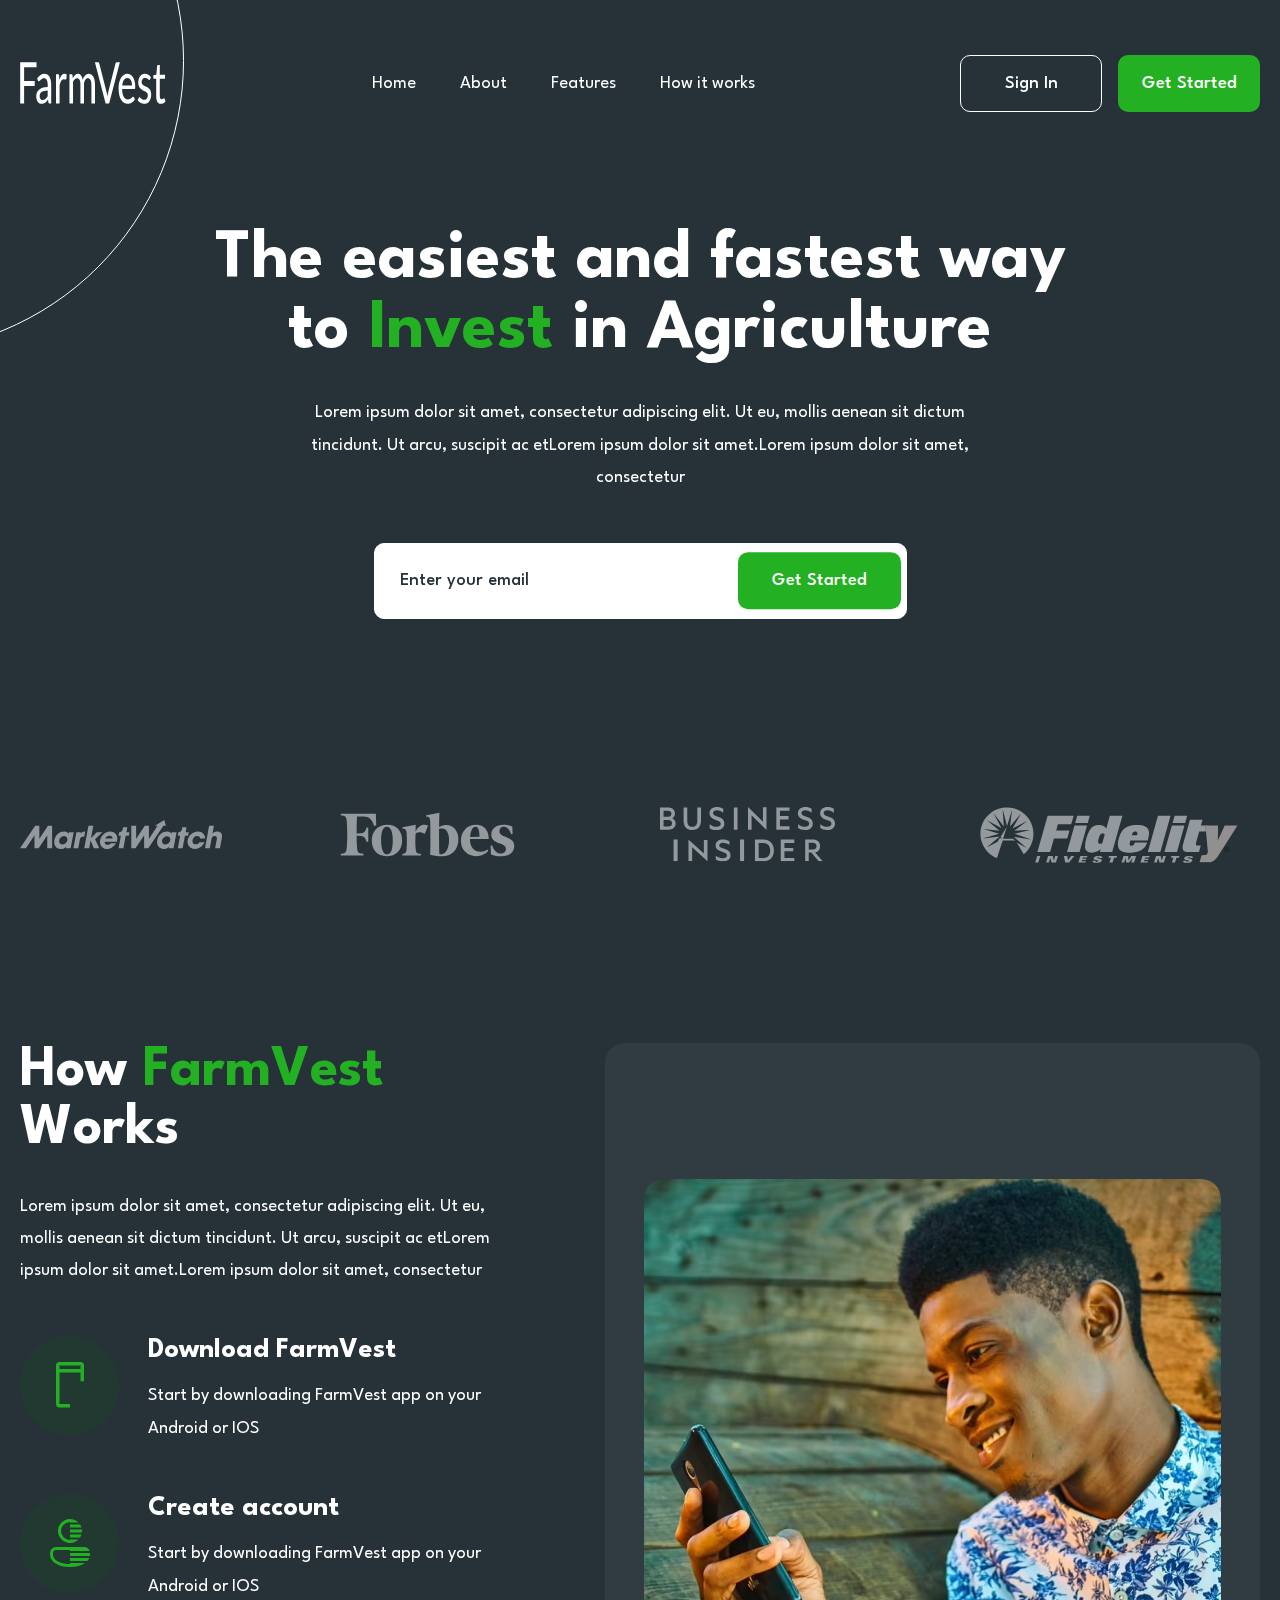
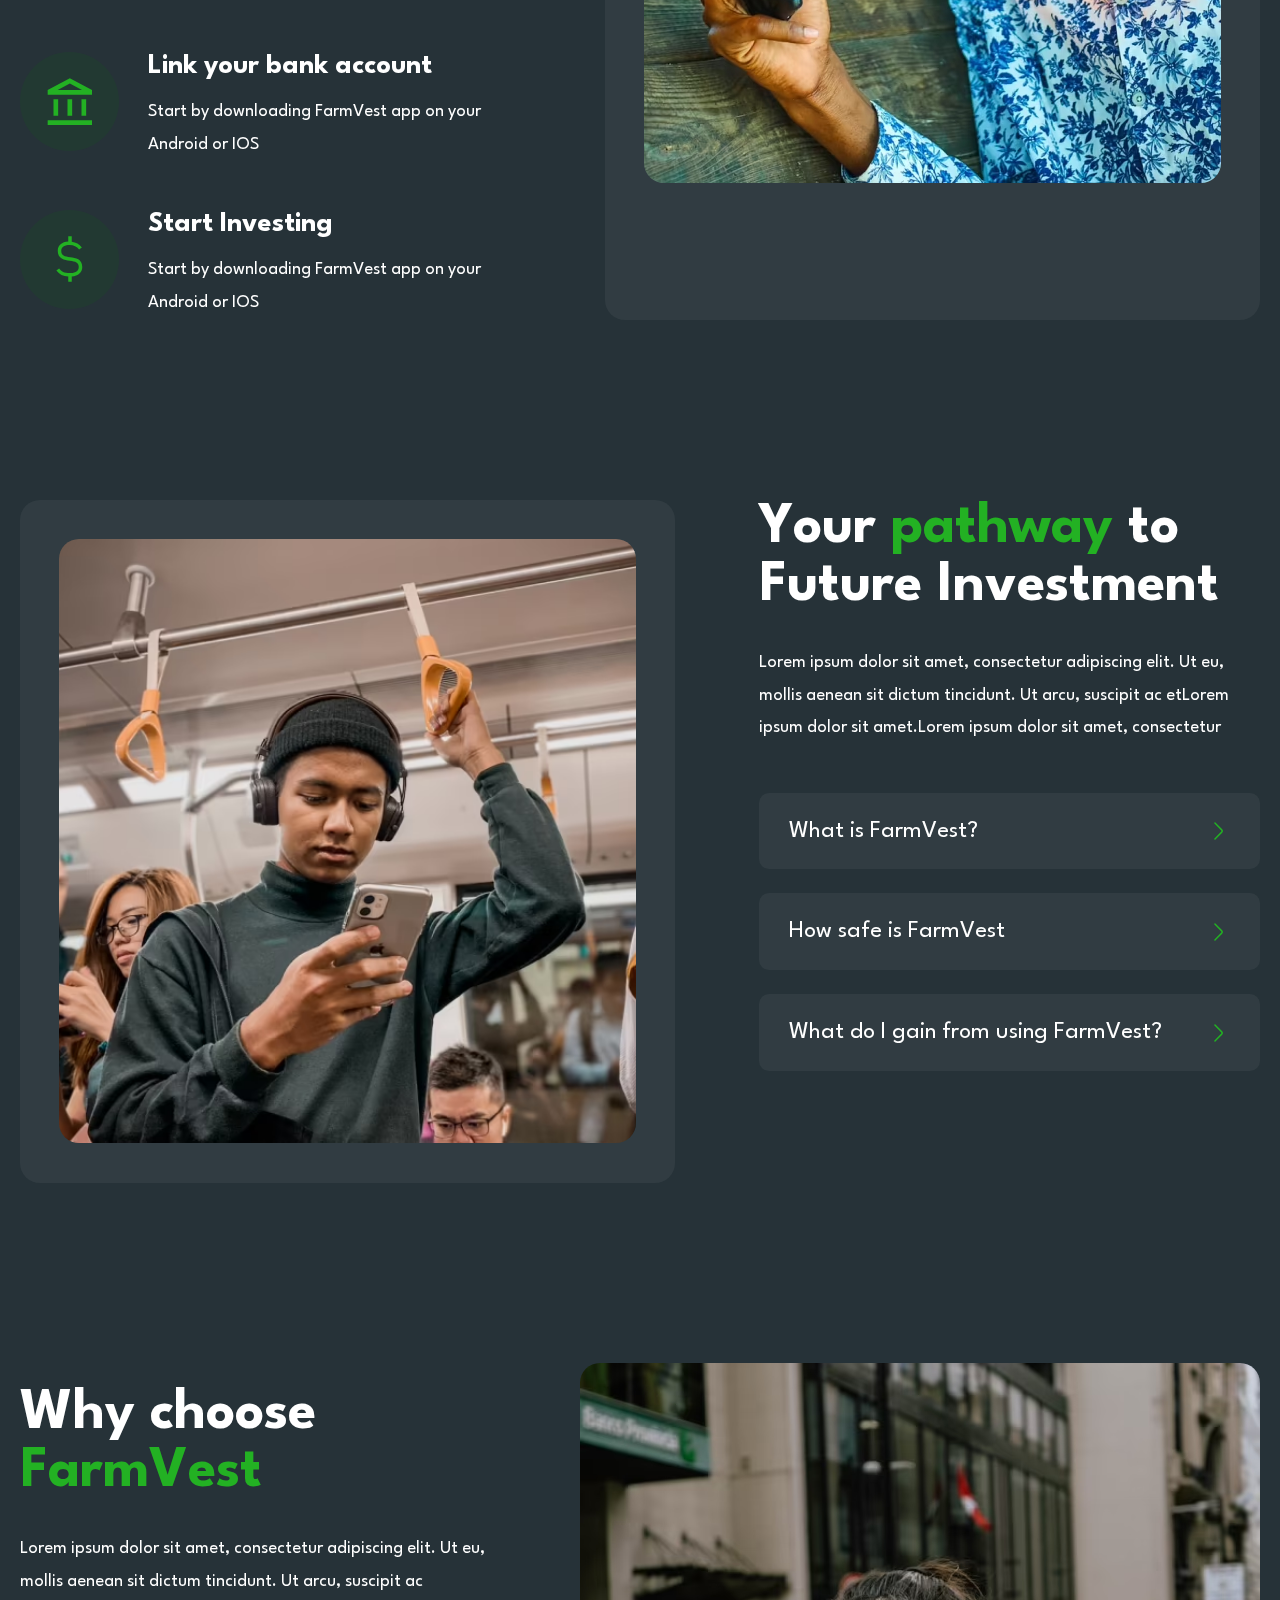
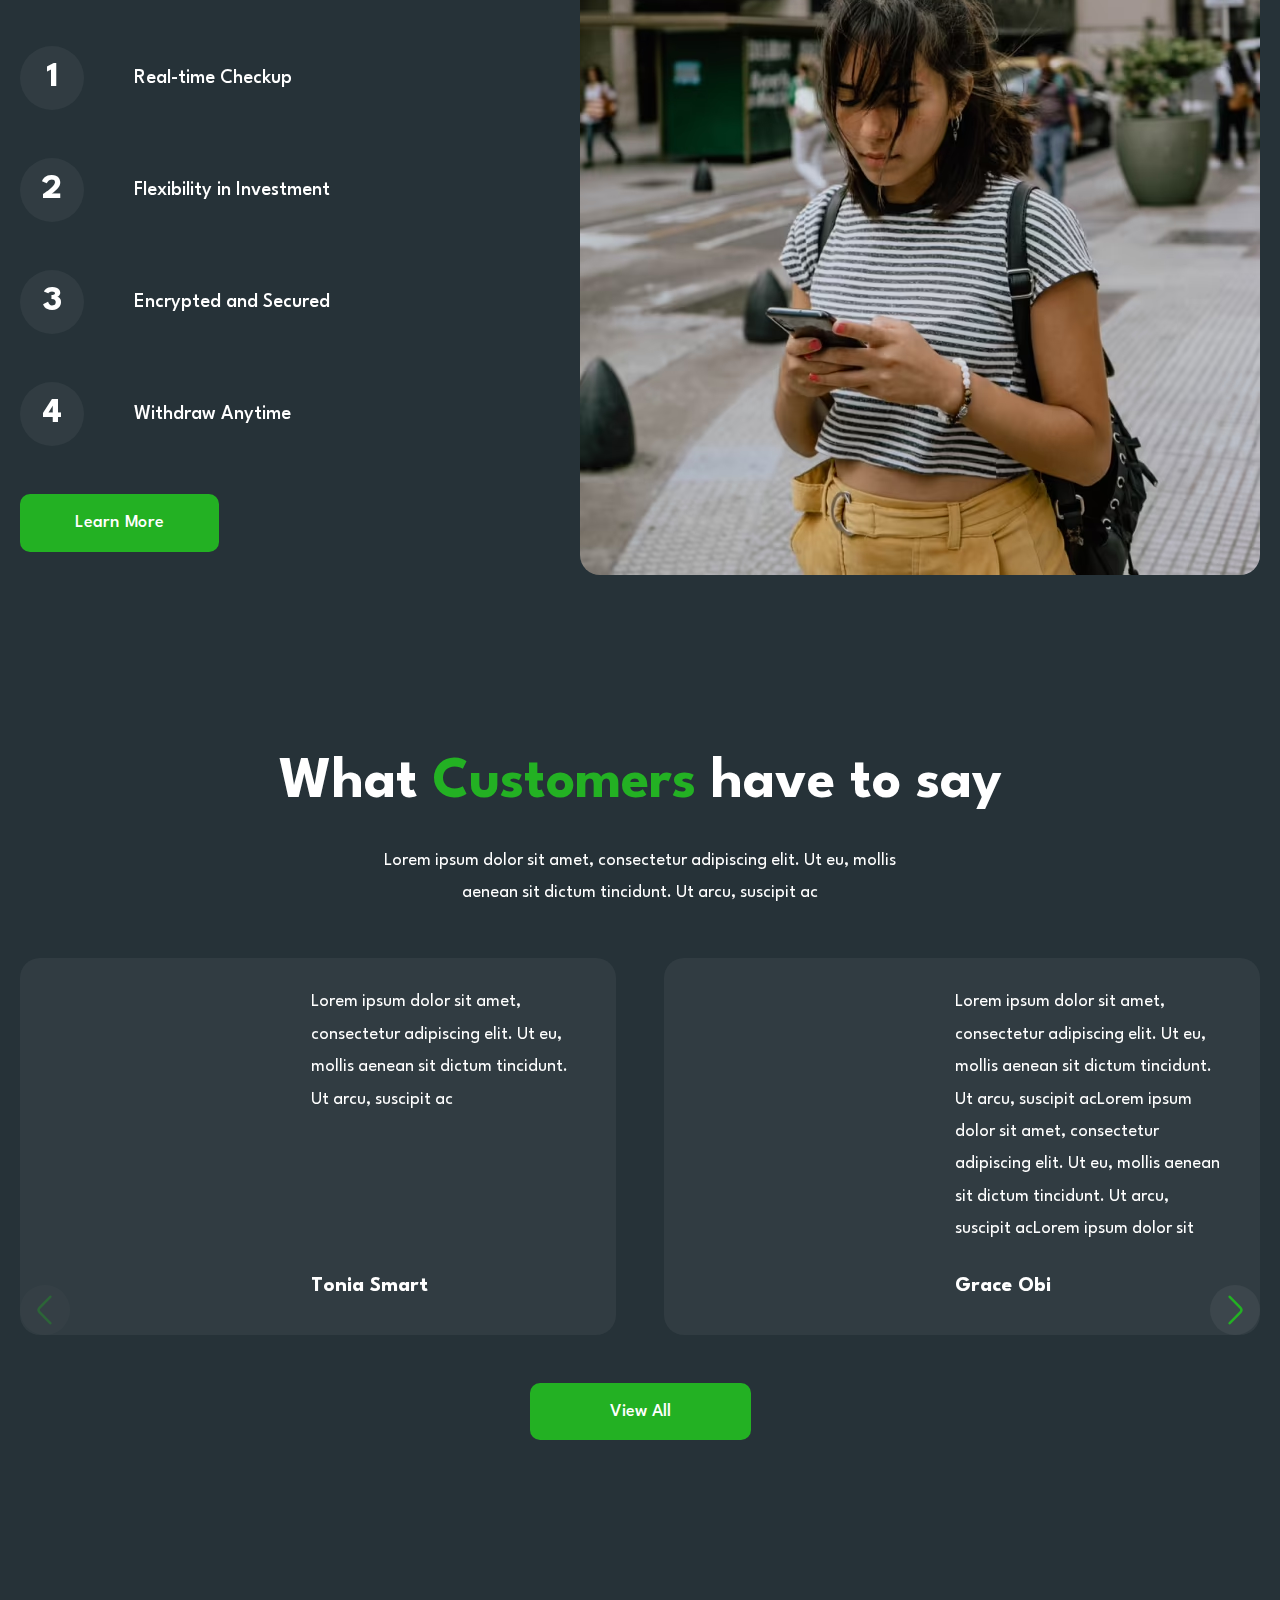
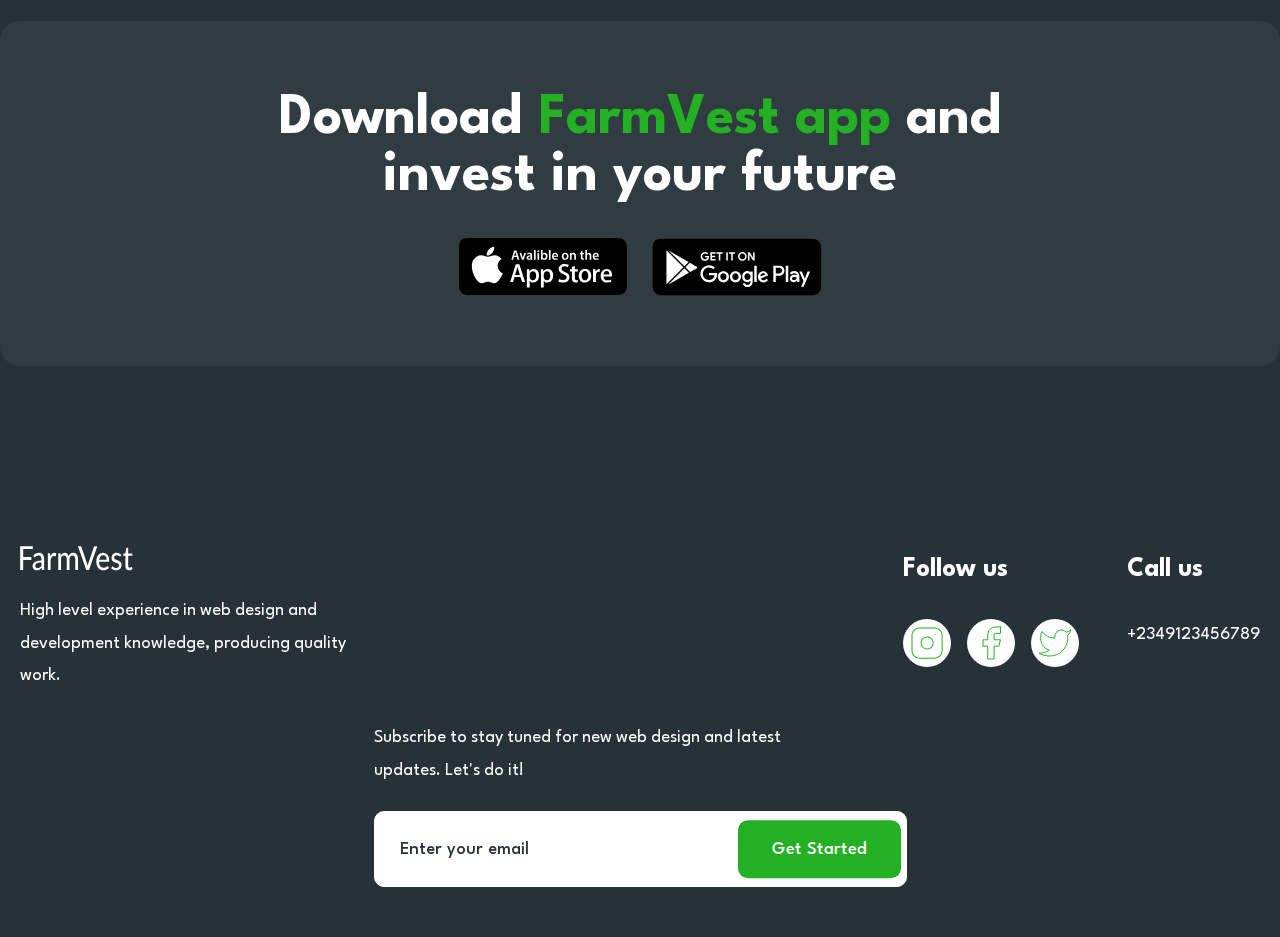
==== commit ea14a9a5: "fix" ====
--- a/index.html
+++ b/index.html
@@ -214,9 +214,55 @@
 		</div>
 	</section>
 </main> <footer class="footer">
-  <div class="footer__container"></div>
-</footer>
-</div>
+	<div class="footer__container">
+		<div class="footer__top">
+			<div class="footer__block-logo">
+				<a href="#!" class="footer__logo"><img src="./img/svg/FarmVest_logo.svg" alt="Farm Vest logo" width="113" height="25"></a>
+				<p class="footer__description">High level experience in web design and development knowledge, producing quality work.</p>
+			</div>
+			<form class="footer__form form-footer" action="#" method="post">
+				<label for="footer-email" class="form-footer__label">Subscribe to stay tuned for new web design and latest updates. Let's do it!</label>
+				<div class="form-footer__send">
+					<input id="footer-email" class="form-footer__input" name="user-emeil" type="email" placeholder="Enter your email">
+					<button class="form-footer__btn btn btn--green">Get Started</button>
+				</div>
+			</form>
+			<div class="footer__social social">
+				<div class="social__networking">
+					<h2 class="social__title">Follow us</h2>
+					<ul class="social__list">
+						<li class="social__item">
+							<a href="#!" class="social__link">
+								<svg class="social__icon" width="32" height="32" viewBox="0 0 32 32" fill="none" xmlns="http://www.w3.org/2000/svg" role="img" aria-label="instagram">
+									<path fill-rule="evenodd" clip-rule="evenodd" d="M8.53496 1.5C4.64966 1.5 1.5 4.64966 1.5 8.53496V23.6049C1.5 27.4902 4.64966 30.6398 8.53496 30.6398H23.6049C27.4902 30.6398 30.6398 27.4902 30.6398 23.6049V8.53496C30.6398 4.64966 27.4902 1.5 23.6049 1.5H8.53496ZM0.5 8.53496C0.5 4.09737 4.09737 0.5 8.53496 0.5H23.6049C28.0425 0.5 31.6398 4.09737 31.6398 8.53496V23.6049C31.6398 28.0425 28.0425 31.6398 23.6049 31.6398H8.53496C4.09737 31.6398 0.5 28.0425 0.5 23.6049V8.53496ZM16.9462 10.5363C15.796 10.3657 14.6214 10.5622 13.5893 11.0977C12.5573 11.6332 11.7203 12.4805 11.1976 13.5191C10.6748 14.5577 10.4929 15.7347 10.6776 16.8827C10.8623 18.0306 11.4043 19.0911 12.2265 19.9133C13.0487 20.7355 14.1091 21.2775 15.2571 21.4622C16.4051 21.6469 17.5821 21.465 18.6207 20.9422C19.6593 20.4195 20.5066 19.5825 21.0421 18.5504C21.5776 17.5184 21.7741 16.3437 21.6035 15.1936C21.4295 14.0204 20.8829 12.9342 20.0442 12.0956C19.2056 11.2569 18.1194 10.7102 16.9462 10.5363ZM13.1288 10.2101C14.3475 9.57766 15.7347 9.34567 17.0929 9.54708C18.4783 9.75252 19.7609 10.3981 20.7513 11.3885C21.7417 12.3788 22.3873 13.6615 22.5927 15.0469C22.7941 16.4051 22.5621 17.7923 21.9297 19.011C21.2973 20.2298 20.2967 21.2181 19.0703 21.8354C17.8438 22.4528 16.4539 22.6676 15.0982 22.4495C13.7426 22.2314 12.4903 21.5913 11.5194 20.6204C10.5485 19.6495 9.90842 18.3972 9.69028 17.0415C9.47214 15.6859 9.68702 14.296 10.3043 13.0695C10.9217 11.8431 11.91 10.8425 13.1288 10.2101ZM24.3584 7.28148C24.0822 7.28148 23.8584 7.50534 23.8584 7.78148C23.8584 8.05762 24.0822 8.28148 24.3584 8.28148H24.3756C24.6518 8.28148 24.8756 8.05762 24.8756 7.78148C24.8756 7.50534 24.6518 7.28148 24.3756 7.28148H24.3584Z" fill="#23B123" />
+								</svg>
+							</a>
+						</li>
+						<li class="social__item">
+							<a href="#!" class="social__link">
+								<svg class="social__icon" width="19" height="34" viewBox="0 0 19 34" fill="none" xmlns="http://www.w3.org/2000/svg" role="img" aria-label="facebook">
+									<path d="M18.4545 1H13.6942C11.59 1 9.572 1.84285 8.08411 3.34315C6.59622 4.84344 5.76033 6.87827 5.76033 9V13.8H1V20.2H5.76033V33H12.1074V20.2H16.8678L18.4545 13.8H12.1074V9C12.1074 8.57565 12.2746 8.16869 12.5722 7.86863C12.8698 7.56857 13.2734 7.4 13.6942 7.4H18.4545V1Z" stroke="#23B123" stroke-linecap="round" stroke-linejoin="round" />
+								</svg>
+							</a>
+						</li>
+						<li class="social__item">
+							<a href="#!" class="social__link">
+								<svg class="social__icon" width="34" height="28" viewBox="0 0 34 28" fill="none" xmlns="http://www.w3.org/2000/svg" role="img" aria-label="X">
+									<path d="M32.7778 1.01457C31.3946 1.99332 29.863 2.74191 28.2422 3.23151C27.3723 2.22811 26.2162 1.51692 24.9302 1.19414C23.6442 0.871354 22.2904 0.952548 21.0519 1.42674C19.8134 1.90093 18.75 2.74523 18.0054 3.84546C17.2609 4.94569 16.8711 6.24877 16.8889 7.57844V9.02742C14.3505 9.09345 11.8352 8.5287 9.56701 7.38348C7.29885 6.23825 5.34824 4.5481 3.88889 2.46355C3.88889 2.46355 -1.88889 15.5043 11.1111 21.3003C8.13632 23.3259 4.59256 24.3416 1 24.1982C14 31.4431 29.8889 24.1982 29.8889 7.53497C29.8876 7.13136 29.8489 6.72875 29.7733 6.33232C31.2475 4.87391 32.2879 3.03258 32.7778 1.01457V1.01457Z" stroke="#23B123" stroke-linecap="round" stroke-linejoin="round" />
+								</svg>
+							</a>
+						</li>
+					</ul>
+				</div>
+				<div class="social__tel">
+					<h2 class="social__title">Call us</h2>
+					<a href="tel:+2349123456789">+2349123456789</a>
+				</div>
+			</div>
+		</div>
+		<div class="footer__bottom"></div>
+	</div>
+</footer></div>
 	<script src="scripts/swiper-bundle.min.js"></script>
 	<script src="scripts/main.min.js"></script>
 </body>
--- a/css/main.min.css
+++ b/css/main.min.css
@@ -1,2 +1,2 @@
-html{-webkit-box-sizing:border-box;box-sizing:border-box;scroll-behavior:smooth;height:100%}*,*::before,*::after{-webkit-box-sizing:inherit;box-sizing:inherit}:where(ul,ol):where([class]){padding-left:0}:where(blockquote,figure):where([class]){margin:0}:where(h1,h2,h3,h4,h5,h6,p,ul,ol,dl):where([class]){margin-block:0}:where(dd[class]){margin-left:0}:where(ul[class]){list-style:none}:where(button):where([class]){color:inherit;font-size:inherit}a{color:inherit;text-decoration:none}img,svg{display:block;max-width:100%}input,textarea,select,button{font-family:inherit}@media(prefers-reduced-motion: reduce){*{-webkit-animation-duration:.01ms !important;animation-duration:.01ms !important;-webkit-animation-iteration-count:1 !important;animation-iteration-count:1 !important;-webkit-transition-duration:.01ms !important;transition-duration:.01ms !important;scroll-behavior:auto !important}}@font-face{font-family:"Spartan";font-display:swap;src:url("../fonts/LeagueSpartan-Bold.woff2") format("woff2");font-weight:700;font-style:normal}@font-face{font-family:"Spartan";font-display:swap;src:url("../fonts/LeagueSpartan-Medium.woff2") format("woff2");font-weight:500;font-style:normal}@font-face{font-family:"Spartan";font-display:swap;src:url("../fonts/LeagueSpartan-Regular.woff2") format("woff2");font-weight:400;font-style:normal}:root{--bg: #263238;--bgContent: rgba(255, 255, 255, 0.05);--main-color: #fff;--second-color: #23b123;--transition: 0.3s linear;--transitionLong: 0.5s linear;--index: calc(1vw + 1vh);--font: "Spartan", "Helvetica Neue", Helvetica, sans-serif}html{scroll-padding-top:20px}.body{position:relative;overflow-x:clip;min-height:100%;margin:0;padding:0;border:0;font-family:var(--font);font-size:18px;font-weight:400;line-height:1.8;color:var(--main-color);background-color:var(--bg)}@media(max-width: 767.98px){.body{font-size:clamp(16px,2.3438110367vw,18px)}}.body.menu-active{overflow-y:hidden}.wrapper{position:relative}[class*=__container]{max-width:1460px;margin:0 auto;padding-inline:20px}@media(max-width: 1023.98px){[class*=__container]{padding-inline:10px}}::-webkit-scrollbar{background-color:rgba(0,0,0,0);width:10px}@media(max-width: 767.98px){::-webkit-scrollbar{width:5px}}::-webkit-scrollbar-thumb{border-radius:10px;background-color:var(--main-color)}*{scrollbar-color:var(--main-color) transporent;scrollbar-width:thin}.visually-hidden{position:absolute !important;width:1px !important;height:1px !important;margin:-1px !important;border:0 !important;padding:0 !important;white-space:nowrap !important;-webkit-clip-path:inset(100%) !important;clip-path:inset(100%) !important;clip:rect(0 0 0 0) !important;overflow:hidden !important}.btn{display:-webkit-inline-box;display:-ms-inline-flexbox;display:inline-flex;-webkit-box-pack:center;-ms-flex-pack:center;justify-content:center;-webkit-box-align:center;-ms-flex-align:center;align-items:center;min-height:64px;border-radius:10px;border:1px solid var(--main-color);background-color:rgba(0,0,0,0);font-weight:500;line-height:normal;white-space:nowrap}@media(max-width: 1420px){.btn{min-height:clamp(50px,4.5070422535vw,64px)}}.btn--green{background-color:var(--second-color);border:0}.title{font-size:64px;line-height:1;font-weight:700}.title:not(:last-child){margin-bottom:32px}@media(max-width: 1420px){.title{font-size:clamp(30px,4.5070422535vw,64px)}}.title__span{color:var(--second-color)}.text:not(:last-child){margin-bottom:48px}@media(max-width: 1023.98px){.text:not(:last-child){margin-bottom:clamp(20px,4.6875915545vw,48px)}}.img-block{display:-webkit-box;display:-ms-flexbox;display:flex;-webkit-box-align:center;-ms-flex-align:center;align-items:center;padding:6%;border-radius:20px;background:var(--bgContent);-webkit-transition:max-width var(--transitionLong);transition:max-width var(--transitionLong)}@media(max-width: 1023.98px){.img-block{max-width:70%}}@media(max-width: 767.98px){.img-block{max-width:85%}}@media(max-width: 574.98px){.img-block{max-width:100%}}.img-block img{border-radius:20px;-o-object-fit:cover;object-fit:cover}@media(max-width: 1023.98px){.img-block img{height:clamp(300px,46.47vw,604px)}}.header{position:fixed;top:0;left:0;width:100%;z-index:100;-webkit-transition:background-color .2s;transition:background-color .2s}.header.header--scrolling{background-color:var(--bg)}@media(max-width: 1023.98px){.header::before{content:"";position:absolute;inset:0;z-index:200;background-color:var(--bg);-webkit-transform:translate(100%);-ms-transform:translate(100%);transform:translate(100%);-webkit-transition:-webkit-transform var(--transition);transition:-webkit-transform var(--transition);transition:transform var(--transition);transition:transform var(--transition), -webkit-transform var(--transition);margin-right:5px}.menu-active .header::before{-webkit-transform:translate(0);-ms-transform:translate(0);transform:translate(0)}}.header__container{max-width:1660px;display:-webkit-box;display:-ms-flexbox;display:flex;-webkit-box-align:center;-ms-flex-align:center;align-items:center;-webkit-column-gap:30px;-moz-column-gap:30px;column-gap:30px;min-height:clamp(50px,12.676056338vw,180px);padding-top:5px;-webkit-transition:min-height var(--transition);transition:min-height var(--transition)}.header.header--scrolling .header__container{min-height:50px}@media(max-width: 1023.98px){.header__container{-ms-flex-wrap:wrap;flex-wrap:wrap;-webkit-box-pack:justify;-ms-flex-pack:justify;justify-content:space-between;row-gap:30px}}.header__logo{position:relative;z-index:200;-ms-flex-negative:0;flex-shrink:0;-ms-flex-preferred-size:146px;flex-basis:146px}@media(max-width: 1023.98px){.header__logo{-ms-flex-preferred-size:clamp(100px,14.2580909783vw,146px);flex-basis:clamp(100px,14.2580909783vw,146px)}.header__logo img{height:clamp(30px,4.1993007676vw,43px)}}.header__menu,.header .menu{-webkit-box-flex:1;-ms-flex-positive:1;flex-grow:1}@media(max-width: 1023.98px){.header__menu,.header .menu{overflow-y:auto;position:fixed;z-index:150;inset:0;padding:150px 0 30px;-webkit-transform:translateX(100%);-ms-transform:translateX(100%);transform:translateX(100%);-webkit-transition:-webkit-transform .4s linear;transition:-webkit-transform .4s linear;transition:transform .4s linear;transition:transform .4s linear, -webkit-transform .4s linear;background-color:var(--bg)}.header__menu.menu-active,.header .menu.menu-active{-webkit-transform:translateX(0);-ms-transform:translateX(0);transform:translateX(0)}}.header__menu__list,.header .menu__list{display:-webkit-box;display:-ms-flexbox;display:flex;-ms-flex-wrap:wrap;flex-wrap:wrap;-webkit-column-gap:44px;-moz-column-gap:44px;column-gap:44px;row-gap:30px;margin-left:463px}@media(max-width: 1660px){.header__menu__list,.header .menu__list{-webkit-box-pack:center;-ms-flex-pack:center;justify-content:center;margin-left:0}}@media(max-width: 1023.98px){.header__menu__list,.header .menu__list{-ms-flex-wrap:nowrap;flex-wrap:nowrap;-webkit-box-pack:start;-ms-flex-pack:start;justify-content:flex-start;-webkit-box-align:center;-ms-flex-align:center;align-items:center;-webkit-box-orient:vertical;-webkit-box-direction:normal;-ms-flex-direction:column;flex-direction:column;margin-bottom:40px}}.header__menu__item,.header .menu__item{display:-webkit-box;display:-ms-flexbox;display:flex;-webkit-box-align:center;-ms-flex-align:center;align-items:center}.header__menu__link,.header .menu__link{padding-block:7px;white-space:nowrap;position:relative;line-height:1}.header__menu__link::before,.header .menu__link::before{content:"";position:absolute;bottom:0;left:0;width:100%;height:1px;background-color:var(--main-color);-webkit-transform:scale(0);-ms-transform:scale(0);transform:scale(0);-webkit-transition:-webkit-transform var(--transition);transition:-webkit-transform var(--transition);transition:transform var(--transition);transition:transform var(--transition), -webkit-transform var(--transition)}@media(any-hover){.header__menu__link:hover::before,.header .menu__link:hover::before{-webkit-transform:scale(1);-ms-transform:scale(1);transform:scale(1)}}@media(max-width: 1023.98px){.header__menu__link,.header .menu__link{font-size:28px}}.header__active{display:-webkit-box;display:-ms-flexbox;display:flex;-webkit-column-gap:16px;-moz-column-gap:16px;column-gap:16px;position:relative;z-index:200}@media(max-width: 1023.98px){.header__active{-webkit-box-flex:1;-ms-flex-positive:1;flex-grow:1;-webkit-box-pack:end;-ms-flex-pack:end;justify-content:flex-end}}@media(max-width: 574.98px){.header__active{display:none}}.header__active--menu{display:none}@media(max-width: 574.98px){.header__active--menu{display:-webkit-box;display:-ms-flexbox;display:flex;-webkit-box-pack:center;-ms-flex-pack:center;justify-content:center}}.header__btn{width:142px}@media(max-width: 767.98px){.header__btn{width:clamp(120px,18.4900648454vw,142px)}}.burger-btn{display:none}@media(max-width: 1023.98px){.burger-btn{position:relative;z-index:200;display:block;width:30px;height:20px;background-color:rgba(0,0,0,0);border:0}}@media(max-width: 1023.98px)and (any-hover){.burger-btn:hover{cursor:pointer}}@media(max-width: 1023.98px){.burger-btn span,.burger-btn::before,.burger-btn::after{content:"";position:absolute;right:0;width:100%;height:2px;background-color:#fff;-webkit-transition:all .3s ease 0s;transition:all .3s ease 0s}.burger-btn::before{top:0}.burger-btn::after{bottom:0}.burger-btn span{top:calc(50% - 1px)}}.burger-btn.menu-active span{width:0}.burger-btn.menu-active::before{top:calc(50% - 1px);-webkit-transform:rotate(-45deg);-ms-transform:rotate(-45deg);transform:rotate(-45deg)}.burger-btn.menu-active::after{bottom:calc(50% - 1px);-webkit-transform:rotate(45deg);-ms-transform:rotate(45deg);transform:rotate(45deg)}.main__banner{padding-top:clamp(100px,17.6056338028vw,250px);padding-bottom:clamp(50px,7.0422535211vw,100px)}.main__how,.main__pathway,.main__why,.main__what,.main__app{padding-block:clamp(50px,7.0422535211vw,100px)}.banner__container{position:relative}.banner__text-block{display:-webkit-box;display:-ms-flexbox;display:flex;-webkit-box-orient:vertical;-webkit-box-direction:normal;-ms-flex-direction:column;flex-direction:column;-webkit-box-align:center;-ms-flex-align:center;align-items:center;text-align:center;margin-bottom:clamp(30px,14.7183098592vw,209px)}.banner__title{max-width:923px;font-size:70px;margin-bottom:70px}@media(max-width: 1023.98px){.banner__title{font-size:clamp(32px,6.836071017vw,70px);margin-bottom:clamp(30px,6.836071017vw,70px)}}.banner__text{max-width:725px}.banner__form{position:relative}.banner__input{width:533px;min-height:76px;padding-left:25px;padding-right:183px;border-radius:10px;border:1px solid var(--main-color);background:var(--main-color);font-size:inherit;font-weight:500;line-height:1}.banner__input::-webkit-input-placeholder{color:var(--bg)}.banner__input::-moz-placeholder{color:var(--bg)}.banner__input:-ms-input-placeholder{color:var(--bg)}.banner__input::-ms-input-placeholder{color:var(--bg)}.banner__input::placeholder{color:var(--bg)}@media(max-width: 1023.98px){.banner__input{width:clamp(350px,52.0517978867vw,533px);min-height:clamp(60px,7.4220199613vw,76px);padding-right:clamp(140px,17.8714428016vw,183px)}}@media(max-width: 574.98px){.banner__input{-webkit-transition:width .2s linear;transition:width .2s linear;width:80vw}}@media(max-width: 424.98px){.banner__input{width:calc(100vw - 20px)}}.banner__btn{position:absolute;top:50%;-webkit-transform:translateY(-50%);-ms-transform:translateY(-50%);transform:translateY(-50%);right:6px;width:163px}@media(max-width: 1023.98px){.banner__btn{width:clamp(120px,15.9182796539vw,163px)}}.banner__swiper.swiper{z-index:-1}.banner__list.swiper-wrapper{-webkit-box-align:center;-ms-flex-align:center;align-items:center}@media(min-width: 1461px){.banner__list.swiper-wrapper{display:grid;grid-template-columns:repeat(5, 1fr);-webkit-column-gap:108px;-moz-column-gap:108px;column-gap:108px}}.banner__decor{position:absolute;z-index:-1;inset:0}.banner__decor img{position:absolute}@media(max-width: 1023.98px){.banner__decor{display:none}}.banner__ellipse{top:0;left:20px;-webkit-transform:translate(-71.96%, -78.11%);-ms-transform:translate(-71.96%, -78.11%);transform:translate(-71.96%, -78.11%);width:585px;height:585px}.banner__ellipse-2{top:-28.03%;left:-21.88%;width:585px;height:585px}.how__container{display:grid;grid-template-columns:40.42% 52.81%;-webkit-box-pack:justify;-ms-flex-pack:justify;justify-content:space-between;-webkit-column-gap:20px;-moz-column-gap:20px;column-gap:20px}@media(max-width: 1023.98px){.how__container{grid-template-columns:1fr;justify-items:center;row-gap:30px}}@media(max-width: 1023.98px){.how__text-block{display:grid;text-align:center}}.how__list{display:-webkit-box;display:-ms-flexbox;display:flex;-webkit-box-orient:vertical;-webkit-box-direction:normal;-ms-flex-direction:column;flex-direction:column;row-gap:48px;max-width:85.36%}@media(max-width: 1420px){.how__list{max-width:100%}}@media(max-width: 1023.98px){.how__list{justify-self:center;row-gap:clamp(20px,4.6875915545vw,48px)}}.how__item{display:grid;grid-template-columns:110px 1fr;min-height:110px;-webkit-column-gap:32px;-moz-column-gap:32px;column-gap:32px}@media(max-width: 1420px){.how__item{grid-template-columns:clamp(70px,7.7464788732vw,110px) 1fr;-webkit-column-gap:clamp(20px,2.2535211268vw,32px);-moz-column-gap:clamp(20px,2.2535211268vw,32px);column-gap:clamp(20px,2.2535211268vw,32px)}}@media(max-width: 767.98px){.how__item{grid-template-columns:1fr;-webkit-box-pack:center;-ms-flex-pack:center;justify-content:center;row-gap:20px}}.how__item::before{content:"";grid-row:span 2;width:110px;aspect-ratio:1/1;border-radius:50%;background-color:rgba(0,128,0,.1);background-position:50%;background-repeat:no-repeat}@media(max-width: 1420px){.how__item::before{width:clamp(70px,7.7464788732vw,110px)}}@media(max-width: 767.98px){.how__item::before{grid-row:1/2;justify-self:center}}.how__title-item{font-size:28px;font-weight:700;line-height:1;margin-bottom:16px}@media(max-width: 767.98px){.how__title-item{font-size:clamp(22px,3.6459282794vw,28px);grid-row:2/3;margin-bottom:0}}@media(max-width: 767.98px){.how__text-item{grid-row:3/4}}.how__item--mobile::before{background-image:url(../img/svg/how/mobile.svg)}.how__item--man::before{background-image:url(../img/svg/how/man.svg)}.how__item--build::before{background-image:url(../img/svg/how/build.svg)}.how__item--dollar::before{background-image:url(../img/svg/how/dollar.svg)}.pathway__container{display:grid;grid-template-columns:52.81% 40.42%;-webkit-box-pack:justify;-ms-flex-pack:justify;justify-content:space-between;-webkit-box-align:stretch;-ms-flex-align:stretch;align-items:stretch;-webkit-column-gap:20px;-moz-column-gap:20px;column-gap:20px}@media(max-width: 1023.98px){.pathway__container{grid-template-columns:1fr;justify-items:center;row-gap:30px}}@media(max-width: 1023.98px){.pathway__img{-webkit-box-ordinal-group:3;-ms-flex-order:2;order:2}}@media(max-width: 1023.98px){.pathway__text-block{-webkit-box-ordinal-group:2;-ms-flex-order:1;order:1;text-align:center}}.pathway__list{display:-webkit-box;display:-ms-flexbox;display:flex;-webkit-box-orient:vertical;-webkit-box-direction:normal;-ms-flex-direction:column;flex-direction:column;row-gap:24px}.pathway__accordion,.pathway .accordion{position:relative;background:rgba(255,255,255,.05);border-radius:10px;-webkit-transition:max-width var(--transitionLong);transition:max-width var(--transitionLong)}@media(max-width: 1023.98px){.pathway__accordion,.pathway .accordion{max-width:70%;margin:0 auto;font-size:clamp(18px,2.3437957773vw,24px)}}@media(max-width: 767.98px){.pathway__accordion,.pathway .accordion{max-width:85%}}@media(max-width: 574.98px){.pathway__accordion,.pathway .accordion{max-width:100%}}.pathway__accordion__btn,.pathway .accordion__btn{position:relative;width:100%;font-size:24px;border:0;padding:24px 65px 24px 30px;background:0;text-align:left;-webkit-transition:max-width var(--transitionLong);transition:max-width var(--transitionLong);line-height:1.2}.pathway__accordion__btn::before,.pathway .accordion__btn::before{content:"";position:absolute;top:calc(50% - 15px);right:30px;width:24px;aspect-ratio:1/1;background:url(../img/svg/ico/arrow.svg) no-repeat;-webkit-transform:rotate(-90deg);-ms-transform:rotate(-90deg);transform:rotate(-90deg);-webkit-transition:-webkit-transform var(--transition);transition:-webkit-transform var(--transition);transition:transform var(--transition);transition:transform var(--transition), -webkit-transform var(--transition)}.pathway__accordion__content,.pathway .accordion__content{-webkit-transition:all var(--transitionLong);transition:all var(--transitionLong);opacity:0;overflow:hidden;max-height:0;will-change:max-height;padding-inline:30px;text-align:left}.accordion--active .accordion__btn{top:calc(50% - 15px)}.accordion--active .accordion__content{opacity:1;padding-bottom:24px}.accordion--active .accordion__btn::before{top:calc(50% - 12px);-webkit-transform:rotate(0);-ms-transform:rotate(0);transform:rotate(0)}.why__container{display:-webkit-box;display:-ms-flexbox;display:flex;-webkit-box-pack:justify;-ms-flex-pack:justify;justify-content:space-between;-webkit-box-align:center;-ms-flex-align:center;align-items:center;-webkit-column-gap:20px;-moz-column-gap:20px;column-gap:20px}@media(max-width: 1023.98px){.why__container{-webkit-box-orient:vertical;-webkit-box-direction:normal;-ms-flex-direction:column;flex-direction:column;row-gap:30px}}.why__text-block{-ms-flex-preferred-size:39.64%;flex-basis:39.64%}@media(max-width: 1023.98px){.why__text-block{width:100%;text-align:center}}.why__list{counter-reset:myCounter;list-style:none;margin-bottom:48px;-webkit-transition:max-width var(--transitionLong);transition:max-width var(--transitionLong)}@media(max-width: 1023.98px){.why__list{max-width:70%;margin:0 auto;margin-bottom:clamp(30px,4.6875915545vw,48px);font-size:clamp(18px,2.3437957773vw,24px);-moz-text-align-last:left;text-align-last:left}}@media(max-width: 767.98px){.why__list{max-width:85%}}@media(max-width: 574.98px){.why__list{max-width:100%}}.why__item-list{min-height:64px;font-size:20px;font-weight:500;line-height:1;display:-webkit-box;display:-ms-flexbox;display:flex;-webkit-box-align:center;-ms-flex-align:center;align-items:center;text-align:left}.why__item-list:not(:last-child){margin-bottom:48px}@media(max-width: 1023.98px){.why__item-list:not(:last-child){margin-bottom:clamp(30px,4.6875915545vw,48px)}}.why__item-list::before{counter-increment:myCounter;content:counter(myCounter);width:64px;aspect-ratio:1/1;border-radius:50%;background-color:var(--bgContent);display:-webkit-inline-box;display:-ms-inline-flexbox;display:inline-flex;-webkit-box-pack:center;-ms-flex-pack:center;justify-content:center;-webkit-box-align:center;-ms-flex-align:center;align-items:center;margin-right:50px;font-size:36px;font-weight:700;line-height:1}@media(max-width: 1023.98px){.why__item-list::before{margin-right:clamp(20px,4.8829078693vw,50px)}}.why__btn{padding-inline:55px;-webkit-transition:width var(--transitionLong);transition:width var(--transitionLong)}@media(max-width: 1023.98px){.why__btn{padding-inline:clamp(30px,5.3711986562vw,55px)}}@media(max-width: 574.98px){.why__btn{width:100%}}.why__img-block{border-radius:20px;-webkit-transition:max-width var(--transitionLong);transition:max-width var(--transitionLong)}@media(max-width: 1023.98px){.why__img-block{max-width:70%}}@media(max-width: 767.98px){.why__img-block{max-width:85%}}@media(max-width: 574.98px){.why__img-block{max-width:100%}}.why__img-block img{border-radius:20px;-o-object-fit:cover;object-fit:cover}@media(max-width: 1023.98px){.why__img-block img{height:clamp(300px,46.47vw,604px)}}.what__container{display:-webkit-box;display:-ms-flexbox;display:flex;-webkit-box-orient:vertical;-webkit-box-direction:normal;-ms-flex-direction:column;flex-direction:column;-webkit-box-align:center;-ms-flex-align:center;align-items:center}.what__text-block{text-align:center;margin-bottom:48px}@media(max-width: 1023.98px){.what__text-block{margin-bottom:clamp(20px,4.6875915545vw,48px)}}.what__text{max-width:563px;margin:0 auto}.what__swiper,.what .swiper{max-width:100%;margin-bottom:48px}.what__swiper__slide,.what__swiper .swiper-slide,.what .swiper__slide,.what .swiper .swiper-slide{border-radius:20px;background-color:var(--bgContent);display:-webkit-box;display:-ms-flexbox;display:flex;-webkit-box-align:center;-ms-flex-align:center;align-items:center;height:auto;overflow:hidden}@media(max-width: 1023.98px){.what__swiper__slide,.what__swiper .swiper-slide,.what .swiper__slide,.what .swiper .swiper-slide{-webkit-box-orient:vertical;-webkit-box-direction:normal;-ms-flex-direction:column;flex-direction:column;row-gap:clamp(15px,2.9297447216vw,30px)}}.what__swiper__img,.what .swiper__img{-ms-flex-preferred-size:44%;flex-basis:44%;width:100%}@media(max-width: 1023.98px){.what__swiper__img,.what .swiper__img{-ms-flex-preferred-size:auto;flex-basis:auto;-webkit-box-align:start;-ms-flex-align:start;align-items:flex-start}}.what__swiper__img img,.what .swiper__img img{width:100%;-o-object-fit:cover;object-fit:cover;border-radius:20px 0 0 20px}@media(max-width: 1420px){.what__swiper__img img,.what .swiper__img img{max-height:clamp(250px,26.5492957746vw,377px)}}@media(max-width: 1023.98px){.what__swiper__img img,.what .swiper__img img{border-radius:20px 20px 0 0}}.what__swiper__text-block,.what .swiper__text-block{-webkit-box-flex:1;-ms-flex:1 1 46%;flex:1 1 46%;display:-webkit-box;display:-ms-flexbox;display:flex;-webkit-box-orient:vertical;-webkit-box-direction:normal;-ms-flex-direction:column;flex-direction:column;padding:32px;overflow:auto;max-height:377px;-webkit-box-sizing:border-box;box-sizing:border-box}@media(max-width: 1420px){.what__swiper__text-block,.what .swiper__text-block{max-height:clamp(250px,26.5492957746vw,377px)}}@media(max-width: 1023.98px){.what__swiper__text-block,.what .swiper__text-block{padding:clamp(15px,3.1250610363vw,32px)}}@media(max-width: 574.98px){.what__swiper__text-block,.what .swiper__text-block{padding-top:0}}.what__swiper__comment,.what .swiper__comment{-webkit-box-flex:1;-ms-flex-positive:1;flex-grow:1;margin-bottom:15px}.what__swiper__button,.what .swiper__button{top:100%;margin-top:0;width:80px;height:80px;border-radius:50%;background:url(../img/svg/ico/arrow.svg) 50%/50px no-repeat,var(--bgContent)}.what__swiper__button::after,.what .swiper__button::after{display:none}@media(max-width: 1023.98px){.what__swiper__button,.what .swiper__button{display:none}}.what__swiper__button--left,.what .swiper__button--left{-webkit-transform:translateY(-100%) rotate(90deg);-ms-transform:translateY(-100%) rotate(90deg);transform:translateY(-100%) rotate(90deg);left:0}.what__swiper__button--right,.what .swiper__button--right{-webkit-transform:translateY(-100%) rotate(-90deg);-ms-transform:translateY(-100%) rotate(-90deg);transform:translateY(-100%) rotate(-90deg);right:0}.what__btn{width:221px}.app__container{border-radius:20px;background:var(--bgContent);padding-block:70px}@media(max-width: 1023.98px){.app__container{padding-block:clamp(30px,6.836071017vw,70px)}}.app__title{max-width:760px;margin:0 auto;text-align:center}.app__active{display:-webkit-box;display:-ms-flexbox;display:flex;-webkit-box-pack:center;-ms-flex-pack:center;justify-content:center;-webkit-column-gap:25px;-moz-column-gap:25px;column-gap:25px}
+html{-webkit-box-sizing:border-box;box-sizing:border-box;scroll-behavior:smooth;height:100%}*,*::before,*::after{-webkit-box-sizing:inherit;box-sizing:inherit}:where(ul,ol):where([class]){padding-left:0}:where(blockquote,figure):where([class]){margin:0}:where(h1,h2,h3,h4,h5,h6,p,ul,ol,dl):where([class]){margin-block:0}:where(dd[class]){margin-left:0}:where(ul[class]){list-style:none}:where(button):where([class]){color:inherit;font-size:inherit}a{color:inherit;text-decoration:none}img,svg{display:block;max-width:100%}input,textarea,select,button{font-family:inherit}@media(prefers-reduced-motion: reduce){*{-webkit-animation-duration:.01ms !important;animation-duration:.01ms !important;-webkit-animation-iteration-count:1 !important;animation-iteration-count:1 !important;-webkit-transition-duration:.01ms !important;transition-duration:.01ms !important;scroll-behavior:auto !important}}@font-face{font-family:"Spartan";font-display:swap;src:url("../fonts/LeagueSpartan-Bold.woff2") format("woff2");font-weight:700;font-style:normal}@font-face{font-family:"Spartan";font-display:swap;src:url("../fonts/LeagueSpartan-Medium.woff2") format("woff2");font-weight:500;font-style:normal}@font-face{font-family:"Spartan";font-display:swap;src:url("../fonts/LeagueSpartan-Regular.woff2") format("woff2");font-weight:400;font-style:normal}:root{--bg: #263238;--bgContent: rgba(255, 255, 255, 0.05);--main-color: #fff;--second-color: #23b123;--transition: 0.3s linear;--transitionLong: 0.5s linear;--index: calc(1vw + 1vh);--font: "Spartan", "Helvetica Neue", Helvetica, sans-serif}html{scroll-padding-top:20px}.body{position:relative;overflow-x:clip;min-height:100%;margin:0;padding:0;border:0;font-family:var(--font);font-size:18px;font-weight:400;line-height:1.8;color:var(--main-color);background-color:var(--bg)}@media(max-width: 767.98px){.body{font-size:clamp(16px,2.3438110367vw,18px)}}.body.menu-active{overflow-y:hidden}.wrapper{position:relative}[class*=__container]{max-width:1460px;margin:0 auto;padding-inline:20px}@media(max-width: 1023.98px){[class*=__container]{padding-inline:10px}}::-webkit-scrollbar{background-color:rgba(0,0,0,0);width:7px}@media(max-width: 767.98px){::-webkit-scrollbar{width:4px}}::-webkit-scrollbar-thumb{border-radius:10px;background-color:var(--main-color)}*{scrollbar-color:var(--main-color) transporent;scrollbar-width:thin}svg *[fill]{fill:currentColor}svg *[stroke]{stroke:currentColor}.visually-hidden{position:absolute !important;width:1px !important;height:1px !important;margin:-1px !important;border:0 !important;padding:0 !important;white-space:nowrap !important;-webkit-clip-path:inset(100%) !important;clip-path:inset(100%) !important;clip:rect(0 0 0 0) !important;overflow:hidden !important}.btn{display:-webkit-inline-box;display:-ms-inline-flexbox;display:inline-flex;-webkit-box-pack:center;-ms-flex-pack:center;justify-content:center;-webkit-box-align:center;-ms-flex-align:center;align-items:center;min-height:64px;border-radius:10px;border:1px solid var(--main-color);background-color:rgba(0,0,0,0);font-weight:500;line-height:normal;white-space:nowrap;cursor:pointer;position:relative}.btn::before{content:"";position:absolute;bottom:30%;left:10%;width:80%;height:1px;background-color:var(--main-color);-webkit-transform:scale(0);-ms-transform:scale(0);transform:scale(0);-webkit-transition:-webkit-transform var(--transition);transition:-webkit-transform var(--transition);transition:transform var(--transition);transition:transform var(--transition), -webkit-transform var(--transition)}@media(any-hover){.btn:hover::before{-webkit-transform:scale(1);-ms-transform:scale(1);transform:scale(1)}}@media(max-width: 1420px){.btn{min-height:clamp(50px,4.5070422535vw,64px)}}.btn--green{background-color:var(--second-color);border:0}.title{font-size:64px;line-height:1;font-weight:700}.title:not(:last-child){margin-bottom:32px}@media(max-width: 1420px){.title{font-size:clamp(30px,4.5070422535vw,64px)}}.title__span{color:var(--second-color)}.text:not(:last-child){margin-bottom:48px}@media(max-width: 1023.98px){.text:not(:last-child){margin-bottom:clamp(20px,4.6875915545vw,48px)}}.img-block{display:-webkit-box;display:-ms-flexbox;display:flex;-webkit-box-align:center;-ms-flex-align:center;align-items:center;padding:6%;border-radius:20px;background:var(--bgContent);-webkit-transition:max-width var(--transitionLong);transition:max-width var(--transitionLong)}@media(max-width: 1023.98px){.img-block{max-width:70%}}@media(max-width: 767.98px){.img-block{max-width:85%}}@media(max-width: 574.98px){.img-block{max-width:100%}}.img-block img{border-radius:20px;-o-object-fit:cover;object-fit:cover}@media(max-width: 1023.98px){.img-block img{height:clamp(300px,46.47vw,604px)}}.header{position:fixed;top:0;left:0;width:100%;z-index:100;-webkit-transition:background-color .2s;transition:background-color .2s}.header.header--scrolling{background-color:var(--bg)}@media(max-width: 1023.98px){.header::before{content:"";position:absolute;inset:0;z-index:200;background-color:var(--bg);-webkit-transform:translate(100%);-ms-transform:translate(100%);transform:translate(100%);-webkit-transition:-webkit-transform var(--transition);transition:-webkit-transform var(--transition);transition:transform var(--transition);transition:transform var(--transition), -webkit-transform var(--transition);margin-right:5px}.menu-active .header::before{-webkit-transform:translate(0);-ms-transform:translate(0);transform:translate(0)}}.header__container{max-width:1660px;display:-webkit-box;display:-ms-flexbox;display:flex;-webkit-box-align:center;-ms-flex-align:center;align-items:center;-webkit-column-gap:30px;-moz-column-gap:30px;column-gap:30px;min-height:clamp(50px,12.676056338vw,180px);padding-top:5px;-webkit-transition:min-height var(--transition);transition:min-height var(--transition)}.header.header--scrolling .header__container{min-height:50px}@media(max-width: 1023.98px){.header__container{-ms-flex-wrap:wrap;flex-wrap:wrap;-webkit-box-pack:justify;-ms-flex-pack:justify;justify-content:space-between;row-gap:30px}}.header__logo{position:relative;z-index:200;-ms-flex-negative:0;flex-shrink:0;-ms-flex-preferred-size:146px;flex-basis:146px}@media(max-width: 1023.98px){.header__logo{-ms-flex-preferred-size:clamp(100px,14.2580909783vw,146px);flex-basis:clamp(100px,14.2580909783vw,146px)}.header__logo img{height:clamp(30px,4.1993007676vw,43px)}}.header__menu,.header .menu{-webkit-box-flex:1;-ms-flex-positive:1;flex-grow:1}@media(max-width: 1023.98px){.header__menu,.header .menu{overflow-y:auto;position:fixed;z-index:150;inset:0;padding:150px 0 30px;-webkit-transform:translateX(100%);-ms-transform:translateX(100%);transform:translateX(100%);-webkit-transition:-webkit-transform .4s linear;transition:-webkit-transform .4s linear;transition:transform .4s linear;transition:transform .4s linear, -webkit-transform .4s linear;background-color:var(--bg)}.header__menu.menu-active,.header .menu.menu-active{-webkit-transform:translateX(0);-ms-transform:translateX(0);transform:translateX(0)}}.header__menu__list,.header .menu__list{display:-webkit-box;display:-ms-flexbox;display:flex;-ms-flex-wrap:wrap;flex-wrap:wrap;-webkit-column-gap:44px;-moz-column-gap:44px;column-gap:44px;row-gap:30px;margin-left:463px}@media(max-width: 1660px){.header__menu__list,.header .menu__list{-webkit-box-pack:center;-ms-flex-pack:center;justify-content:center;margin-left:0}}@media(max-width: 1023.98px){.header__menu__list,.header .menu__list{-ms-flex-wrap:nowrap;flex-wrap:nowrap;-webkit-box-pack:start;-ms-flex-pack:start;justify-content:flex-start;-webkit-box-align:center;-ms-flex-align:center;align-items:center;-webkit-box-orient:vertical;-webkit-box-direction:normal;-ms-flex-direction:column;flex-direction:column;margin-bottom:40px}}.header__menu__item,.header .menu__item{display:-webkit-box;display:-ms-flexbox;display:flex;-webkit-box-align:center;-ms-flex-align:center;align-items:center}.header__menu__link,.header .menu__link{padding-block:7px;white-space:nowrap;position:relative;line-height:1}.header__menu__link::before,.header .menu__link::before{content:"";position:absolute;bottom:0;left:0;width:100%;height:1px;background-color:var(--main-color);-webkit-transform:scale(0);-ms-transform:scale(0);transform:scale(0);-webkit-transition:-webkit-transform var(--transition);transition:-webkit-transform var(--transition);transition:transform var(--transition);transition:transform var(--transition), -webkit-transform var(--transition)}@media(any-hover){.header__menu__link:hover::before,.header .menu__link:hover::before{-webkit-transform:scale(1);-ms-transform:scale(1);transform:scale(1)}}@media(max-width: 1023.98px){.header__menu__link,.header .menu__link{font-size:28px}}.header__active{display:-webkit-box;display:-ms-flexbox;display:flex;-webkit-column-gap:16px;-moz-column-gap:16px;column-gap:16px;position:relative;z-index:200}@media(max-width: 1023.98px){.header__active{-webkit-box-flex:1;-ms-flex-positive:1;flex-grow:1;-webkit-box-pack:end;-ms-flex-pack:end;justify-content:flex-end}}@media(max-width: 574.98px){.header__active{display:none}}.header__active--menu{display:none}@media(max-width: 574.98px){.header__active--menu{display:-webkit-box;display:-ms-flexbox;display:flex;-webkit-box-pack:center;-ms-flex-pack:center;justify-content:center}}.header__btn{width:142px}@media(max-width: 767.98px){.header__btn{width:clamp(120px,18.4900648454vw,142px)}}.burger-btn{display:none}@media(max-width: 1023.98px){.burger-btn{position:relative;z-index:200;display:block;width:30px;height:20px;background-color:rgba(0,0,0,0);border:0}}@media(max-width: 1023.98px)and (any-hover){.burger-btn:hover{cursor:pointer}}@media(max-width: 1023.98px){.burger-btn span,.burger-btn::before,.burger-btn::after{content:"";position:absolute;right:0;width:100%;height:2px;background-color:#fff;-webkit-transition:all .3s ease 0s;transition:all .3s ease 0s}.burger-btn::before{top:0}.burger-btn::after{bottom:0}.burger-btn span{top:calc(50% - 1px)}}.burger-btn.menu-active span{width:0}.burger-btn.menu-active::before{top:calc(50% - 1px);-webkit-transform:rotate(-45deg);-ms-transform:rotate(-45deg);transform:rotate(-45deg)}.burger-btn.menu-active::after{bottom:calc(50% - 1px);-webkit-transform:rotate(45deg);-ms-transform:rotate(45deg);transform:rotate(45deg)}.main__banner{padding-top:clamp(100px,17.6056338028vw,250px);padding-bottom:clamp(50px,7.0422535211vw,100px)}.main__how,.main__pathway,.main__why,.main__what,.main__app{padding-block:clamp(50px,7.0422535211vw,100px)}.banner__container{position:relative}.banner__text-block{display:-webkit-box;display:-ms-flexbox;display:flex;-webkit-box-orient:vertical;-webkit-box-direction:normal;-ms-flex-direction:column;flex-direction:column;-webkit-box-align:center;-ms-flex-align:center;align-items:center;text-align:center;margin-bottom:clamp(30px,14.7183098592vw,209px)}.banner__title{max-width:923px;font-size:70px;margin-bottom:70px}@media(max-width: 1023.98px){.banner__title{font-size:clamp(32px,6.836071017vw,70px);margin-bottom:clamp(30px,6.836071017vw,70px)}}.banner__text{max-width:725px}.banner__form{position:relative}.banner__input{width:533px;min-height:76px;padding-left:25px;padding-right:183px;border-radius:10px;border:1px solid var(--main-color);background:var(--main-color);font-size:inherit;font-weight:500;line-height:1}.banner__input::-webkit-input-placeholder{color:var(--bg)}.banner__input::-moz-placeholder{color:var(--bg)}.banner__input:-ms-input-placeholder{color:var(--bg)}.banner__input::-ms-input-placeholder{color:var(--bg)}.banner__input::placeholder{color:var(--bg)}@media(max-width: 1023.98px){.banner__input{width:clamp(350px,52.0517978867vw,533px);min-height:clamp(60px,7.4220199613vw,76px);padding-right:clamp(140px,17.8714428016vw,183px)}}@media(max-width: 574.98px){.banner__input{-webkit-transition:width .2s linear;transition:width .2s linear;width:80vw}}@media(max-width: 424.98px){.banner__input{width:calc(100vw - 20px)}}.banner__btn{position:absolute;top:50%;-webkit-transform:translateY(-50%);-ms-transform:translateY(-50%);transform:translateY(-50%);right:6px;width:163px}@media(max-width: 1023.98px){.banner__btn{width:clamp(120px,15.9182796539vw,163px)}}.banner__swiper.swiper{z-index:-1}.banner__list.swiper-wrapper{-webkit-box-align:center;-ms-flex-align:center;align-items:center}@media(min-width: 1461px){.banner__list.swiper-wrapper{display:grid;grid-template-columns:repeat(5, 1fr);-webkit-column-gap:108px;-moz-column-gap:108px;column-gap:108px}}.banner__decor{position:absolute;z-index:-1;inset:0}.banner__decor img{position:absolute}@media(max-width: 1023.98px){.banner__decor{display:none}}.banner__ellipse{top:0;left:20px;-webkit-transform:translate(-71.96%, -78.11%);-ms-transform:translate(-71.96%, -78.11%);transform:translate(-71.96%, -78.11%);width:585px;height:585px}.banner__ellipse-2{top:-28.03%;left:-21.88%;width:585px;height:585px}.how__container{display:grid;grid-template-columns:40.42% 52.81%;-webkit-box-pack:justify;-ms-flex-pack:justify;justify-content:space-between;-webkit-column-gap:20px;-moz-column-gap:20px;column-gap:20px}@media(max-width: 1023.98px){.how__container{grid-template-columns:1fr;justify-items:center;row-gap:30px}}@media(max-width: 1023.98px){.how__text-block{display:grid;text-align:center}}.how__list{display:-webkit-box;display:-ms-flexbox;display:flex;-webkit-box-orient:vertical;-webkit-box-direction:normal;-ms-flex-direction:column;flex-direction:column;row-gap:48px;max-width:85.36%}@media(max-width: 1420px){.how__list{max-width:100%}}@media(max-width: 1023.98px){.how__list{justify-self:center;row-gap:clamp(20px,4.6875915545vw,48px)}}.how__item{display:grid;grid-template-columns:110px 1fr;min-height:110px;-webkit-column-gap:32px;-moz-column-gap:32px;column-gap:32px}@media(max-width: 1420px){.how__item{grid-template-columns:clamp(70px,7.7464788732vw,110px) 1fr;-webkit-column-gap:clamp(20px,2.2535211268vw,32px);-moz-column-gap:clamp(20px,2.2535211268vw,32px);column-gap:clamp(20px,2.2535211268vw,32px)}}@media(max-width: 767.98px){.how__item{grid-template-columns:1fr;-webkit-box-pack:center;-ms-flex-pack:center;justify-content:center;row-gap:20px}}.how__item::before{content:"";grid-row:span 2;width:110px;aspect-ratio:1/1;border-radius:50%;background-color:rgba(0,128,0,.1);background-position:50%;background-repeat:no-repeat}@media(max-width: 1420px){.how__item::before{width:clamp(70px,7.7464788732vw,110px)}}@media(max-width: 767.98px){.how__item::before{grid-row:1/2;justify-self:center}}.how__title-item{font-size:28px;font-weight:700;line-height:1;margin-bottom:16px}@media(max-width: 767.98px){.how__title-item{font-size:clamp(22px,3.6459282794vw,28px);grid-row:2/3;margin-bottom:0}}@media(max-width: 767.98px){.how__text-item{grid-row:3/4}}.how__item--mobile::before{background-image:url(../img/svg/how/mobile.svg)}.how__item--man::before{background-image:url(../img/svg/how/man.svg)}.how__item--build::before{background-image:url(../img/svg/how/build.svg)}.how__item--dollar::before{background-image:url(../img/svg/how/dollar.svg)}.pathway__container{display:grid;grid-template-columns:52.81% 40.42%;-webkit-box-pack:justify;-ms-flex-pack:justify;justify-content:space-between;-webkit-box-align:stretch;-ms-flex-align:stretch;align-items:stretch;-webkit-column-gap:20px;-moz-column-gap:20px;column-gap:20px}@media(max-width: 1023.98px){.pathway__container{grid-template-columns:1fr;justify-items:center;row-gap:30px}}@media(max-width: 1023.98px){.pathway__img{-webkit-box-ordinal-group:3;-ms-flex-order:2;order:2}}@media(max-width: 1023.98px){.pathway__text-block{-webkit-box-ordinal-group:2;-ms-flex-order:1;order:1;text-align:center}}.pathway__list{display:-webkit-box;display:-ms-flexbox;display:flex;-webkit-box-orient:vertical;-webkit-box-direction:normal;-ms-flex-direction:column;flex-direction:column;row-gap:24px}.pathway__accordion,.pathway .accordion{position:relative;background:rgba(255,255,255,.05);border-radius:10px;-webkit-transition:max-width var(--transitionLong);transition:max-width var(--transitionLong)}@media(max-width: 1023.98px){.pathway__accordion,.pathway .accordion{max-width:70%;margin:0 auto;font-size:clamp(18px,2.3437957773vw,24px)}}@media(max-width: 767.98px){.pathway__accordion,.pathway .accordion{max-width:85%}}@media(max-width: 574.98px){.pathway__accordion,.pathway .accordion{max-width:100%}}.pathway__accordion__btn,.pathway .accordion__btn{position:relative;width:100%;font-size:24px;border:0;padding:24px 65px 24px 30px;background:0;text-align:left;-webkit-transition:max-width var(--transitionLong);transition:max-width var(--transitionLong);line-height:1.2}.pathway__accordion__btn::before,.pathway .accordion__btn::before{content:"";position:absolute;top:calc(50% - 12px);right:30px;width:24px;aspect-ratio:1/1;background:url(../img/svg/ico/arrow.svg) 50% no-repeat;-webkit-transform:rotate(-90deg);-ms-transform:rotate(-90deg);transform:rotate(-90deg);-webkit-transition:-webkit-transform var(--transition);transition:-webkit-transform var(--transition);transition:transform var(--transition);transition:transform var(--transition), -webkit-transform var(--transition)}@media(max-width: 1023.98px){.pathway__accordion__btn::before,.pathway .accordion__btn::before{right:15px}}@media(max-width: 1023.98px){.pathway__accordion__btn,.pathway .accordion__btn{padding:15px;padding-right:40px}}.pathway__accordion__content,.pathway .accordion__content{-webkit-transition:all var(--transitionLong);transition:all var(--transitionLong);opacity:0;overflow:hidden;max-height:0;will-change:max-height;padding-inline:30px;text-align:left}@media(max-width: 1023.98px){.pathway__accordion__content,.pathway .accordion__content{padding-inline:15px}}.accordion--active .accordion__btn{top:calc(50% - 15px)}.accordion--active .accordion__content{opacity:1;padding-bottom:24px}.accordion--active .accordion__btn::before{top:calc(50% - 12px);-webkit-transform:rotate(0);-ms-transform:rotate(0);transform:rotate(0)}.why__container{display:-webkit-box;display:-ms-flexbox;display:flex;-webkit-box-pack:justify;-ms-flex-pack:justify;justify-content:space-between;-webkit-box-align:center;-ms-flex-align:center;align-items:center;-webkit-column-gap:20px;-moz-column-gap:20px;column-gap:20px}@media(max-width: 1023.98px){.why__container{-webkit-box-orient:vertical;-webkit-box-direction:normal;-ms-flex-direction:column;flex-direction:column;row-gap:30px}}.why__text-block{-ms-flex-preferred-size:39.64%;flex-basis:39.64%}@media(max-width: 1023.98px){.why__text-block{width:100%;text-align:center}}.why__list{counter-reset:myCounter;list-style:none;margin-bottom:48px;-webkit-transition:max-width var(--transitionLong);transition:max-width var(--transitionLong)}@media(max-width: 1023.98px){.why__list{max-width:70%;margin:0 auto;margin-bottom:clamp(30px,4.6875915545vw,48px);font-size:clamp(18px,2.3437957773vw,24px);-moz-text-align-last:left;text-align-last:left}}@media(max-width: 767.98px){.why__list{max-width:85%}}@media(max-width: 574.98px){.why__list{max-width:100%}}.why__item-list{min-height:64px;font-size:20px;font-weight:500;line-height:1;display:-webkit-box;display:-ms-flexbox;display:flex;-webkit-box-align:center;-ms-flex-align:center;align-items:center;text-align:left}.why__item-list:not(:last-child){margin-bottom:48px}@media(max-width: 1023.98px){.why__item-list:not(:last-child){margin-bottom:clamp(30px,4.6875915545vw,48px)}}.why__item-list::before{counter-increment:myCounter;content:counter(myCounter);width:64px;aspect-ratio:1/1;border-radius:50%;background-color:var(--bgContent);display:-webkit-inline-box;display:-ms-inline-flexbox;display:inline-flex;-webkit-box-pack:center;-ms-flex-pack:center;justify-content:center;-webkit-box-align:center;-ms-flex-align:center;align-items:center;margin-right:50px;font-size:36px;font-weight:700;line-height:1}@media(max-width: 1023.98px){.why__item-list::before{margin-right:clamp(20px,4.8829078693vw,50px)}}.why__btn{padding-inline:55px;-webkit-transition:width var(--transitionLong);transition:width var(--transitionLong)}@media(max-width: 1023.98px){.why__btn{padding-inline:clamp(30px,5.3711986562vw,55px)}}@media(max-width: 574.98px){.why__btn{width:100%}}.why__img-block{border-radius:20px;-webkit-transition:max-width var(--transitionLong);transition:max-width var(--transitionLong)}@media(max-width: 1023.98px){.why__img-block{max-width:70%}}@media(max-width: 767.98px){.why__img-block{max-width:85%}}@media(max-width: 574.98px){.why__img-block{max-width:100%}}.why__img-block img{border-radius:20px;-o-object-fit:cover;object-fit:cover}@media(max-width: 1023.98px){.why__img-block img{height:clamp(300px,46.47vw,604px)}}.what__container{display:-webkit-box;display:-ms-flexbox;display:flex;-webkit-box-orient:vertical;-webkit-box-direction:normal;-ms-flex-direction:column;flex-direction:column;-webkit-box-align:center;-ms-flex-align:center;align-items:center}.what__text-block{text-align:center;margin-bottom:48px}@media(max-width: 1023.98px){.what__text-block{margin-bottom:clamp(20px,4.6875915545vw,48px)}}.what__text{max-width:563px;margin:0 auto}.what__swiper,.what .swiper{max-width:100%;margin-bottom:48px}.what__swiper__slide,.what__swiper .swiper-slide,.what .swiper__slide,.what .swiper .swiper-slide{border-radius:20px;background-color:var(--bgContent);display:-webkit-box;display:-ms-flexbox;display:flex;overflow:hidden;height:auto}@media(max-width: 1023.98px){.what__swiper__slide,.what__swiper .swiper-slide,.what .swiper__slide,.what .swiper .swiper-slide{-webkit-box-orient:vertical;-webkit-box-direction:normal;-ms-flex-direction:column;flex-direction:column;row-gap:clamp(15px,2.9297447216vw,30px)}}.what__swiper__img,.what .swiper__img{-ms-flex-preferred-size:44%;flex-basis:44%;width:100%}@media(max-width: 1023.98px){.what__swiper__img,.what .swiper__img{-ms-flex-preferred-size:auto;flex-basis:auto;-webkit-box-align:start;-ms-flex-align:start;align-items:flex-start}}.what__swiper__img img,.what .swiper__img img{width:100%;-o-object-fit:cover;object-fit:cover;border-radius:20px 0 0 20px}@media(max-width: 1023.98px){.what__swiper__img img,.what .swiper__img img{max-height:clamp(200px,29.2974472158vw,300px);border-radius:20px 20px 0 0}}.what__swiper__body,.what .swiper__body{padding-block:clamp(15px,2.2535211268vw,32px)}.what__swiper__text-block,.what .swiper__text-block{-webkit-box-flex:1;-ms-flex:1 1 46%;flex:1 1 46%;display:-webkit-box;display:-ms-flexbox;display:flex;-webkit-box-orient:vertical;-webkit-box-direction:normal;-ms-flex-direction:column;flex-direction:column;-webkit-box-sizing:border-box;box-sizing:border-box;padding:clamp(15px,2.2535211268vw,32px);max-height:377px}@media(max-width: 1023.98px){.what__swiper__text-block,.what .swiper__text-block{-ms-flex-preferred-size:auto;flex-basis:auto;max-height:clamp(200px,24.4145393465vw,250px);padding-top:0}}.what__swiper__comment,.what .swiper__comment{-webkit-box-flex:1;-ms-flex-positive:1;flex-grow:1;margin-bottom:15px;overflow-y:auto;padding-right:10px}@media(max-width: 767.98px){.what__swiper__comment,.what .swiper__comment{line-height:1.4}}.what__swiper__button,.what .swiper__button{top:100%;margin-top:0;width:50px;height:50px;border-radius:50%;background:url(../img/svg/ico/arrow.svg) 50%/30px no-repeat,var(--bgContent)}.what__swiper__button::after,.what .swiper__button::after{display:none}@media(max-width: 1023.98px){.what__swiper__button,.what .swiper__button{display:none}}.what__swiper__button--left,.what .swiper__button--left{-webkit-transform:translateY(-100%) rotate(90deg);-ms-transform:translateY(-100%) rotate(90deg);transform:translateY(-100%) rotate(90deg);left:0}.what__swiper__button--right,.what .swiper__button--right{-webkit-transform:translateY(-100%) rotate(-90deg);-ms-transform:translateY(-100%) rotate(-90deg);transform:translateY(-100%) rotate(-90deg);right:0}.what__btn{width:221px}.app__container{border-radius:20px;background:var(--bgContent);padding-block:70px}@media(max-width: 1023.98px){.app__container{padding-block:clamp(30px,6.836071017vw,70px)}}.app__title{max-width:760px;margin:0 auto;text-align:center}.app__active{display:-webkit-box;display:-ms-flexbox;display:flex;-webkit-box-pack:center;-ms-flex-pack:center;justify-content:center;-webkit-column-gap:25px;-moz-column-gap:25px;column-gap:25px}.footer{padding-top:clamp(50px,7.0422535211vw,100px);padding-bottom:50px}.footer__container{max-width:1660px}.footer__top{display:grid;grid-template-columns:repeat(3, 1fr);-webkit-column-gap:40px;-moz-column-gap:40px;column-gap:40px}@media(max-width: 1420px){.footer__top{grid-template-columns:repeat(2, 1fr);row-gap:30px}}@media(max-width: 767.98px){.footer__top{grid-template-columns:1fr;justify-items:center}}.footer__block-logo{max-width:352px;display:-webkit-box;display:-ms-flexbox;display:flex;-webkit-box-orient:vertical;-webkit-box-direction:normal;-ms-flex-direction:column;flex-direction:column;row-gap:24px}@media(max-width: 767.98px){.footer__block-logo{grid-row:1/2}}.footer__form,.footer .form-footer{display:-webkit-box;display:-ms-flexbox;display:flex;-webkit-box-orient:vertical;-webkit-box-direction:normal;-ms-flex-direction:column;flex-direction:column;row-gap:24px}@media(max-width: 1420px){.footer__form,.footer .form-footer{justify-self:center;grid-column:1/3;grid-row:2/3}}.footer__form__label,.footer .form-footer__label{max-width:438px}.footer__form__send,.footer .form-footer__send{position:relative}.footer__form__input,.footer .form-footer__input{width:533px;min-height:76px;padding-left:25px;padding-right:183px;border-radius:10px;border:1px solid var(--main-color);background:var(--main-color);font-size:inherit;font-weight:500;line-height:1}.footer__form__input::-webkit-input-placeholder, .footer .form-footer__input::-webkit-input-placeholder{color:var(--bg)}.footer__form__input::-moz-placeholder, .footer .form-footer__input::-moz-placeholder{color:var(--bg)}.footer__form__input:-ms-input-placeholder, .footer .form-footer__input:-ms-input-placeholder{color:var(--bg)}.footer__form__input::-ms-input-placeholder, .footer .form-footer__input::-ms-input-placeholder{color:var(--bg)}.footer__form__input::placeholder,.footer .form-footer__input::placeholder{color:var(--bg)}@media(max-width: 1023.98px){.footer__form__input,.footer .form-footer__input{width:clamp(350px,52.0517978867vw,533px);min-height:clamp(60px,7.4220199613vw,76px);padding-right:clamp(140px,17.8714428016vw,183px)}}@media(max-width: 574.98px){.footer__form__input,.footer .form-footer__input{-webkit-transition:width .2s linear;transition:width .2s linear;width:80vw}}@media(max-width: 424.98px){.footer__form__input,.footer .form-footer__input{width:calc(100vw - 20px)}}.footer__form__btn,.footer .form-footer__btn{position:absolute;top:50%;-webkit-transform:translateY(-50%);-ms-transform:translateY(-50%);transform:translateY(-50%);right:6px;width:163px}@media(max-width: 1023.98px){.footer__form__btn,.footer .form-footer__btn{width:clamp(120px,15.9182796539vw,163px)}}.footer__social,.footer .social{justify-self:end;display:-webkit-box;display:-ms-flexbox;display:flex;-webkit-column-gap:48px;-moz-column-gap:48px;column-gap:48px}@media(max-width: 767.98px){.footer__social,.footer .social{grid-row:3/4}}.footer__social__title:not(:last-child),.footer .social__title:not(:last-child){margin-bottom:24px}.footer__social__list,.footer .social__list{display:-webkit-box;display:-ms-flexbox;display:flex;-webkit-column-gap:16px;-moz-column-gap:16px;column-gap:16px}.footer__social__link,.footer .social__link{width:48px;height:48px;display:-webkit-box;display:-ms-flexbox;display:flex;-webkit-box-align:center;-ms-flex-align:center;align-items:center;-webkit-box-pack:center;-ms-flex-pack:center;justify-content:center;border-radius:50%;background-color:#fff;-webkit-transition:background-color var(--transition);transition:background-color var(--transition)}.footer__social__link:hover,.footer .social__link:hover{background-color:#23b123}.footer__social__link:hover .social__icon,.footer .social__link:hover .social__icon{color:#fff}.footer__social__icon,.footer .social__icon{color:#23b123;-webkit-transition:color var(--transition);transition:color var(--transition)}
 /*# sourceMappingURL=main.min.css.map */
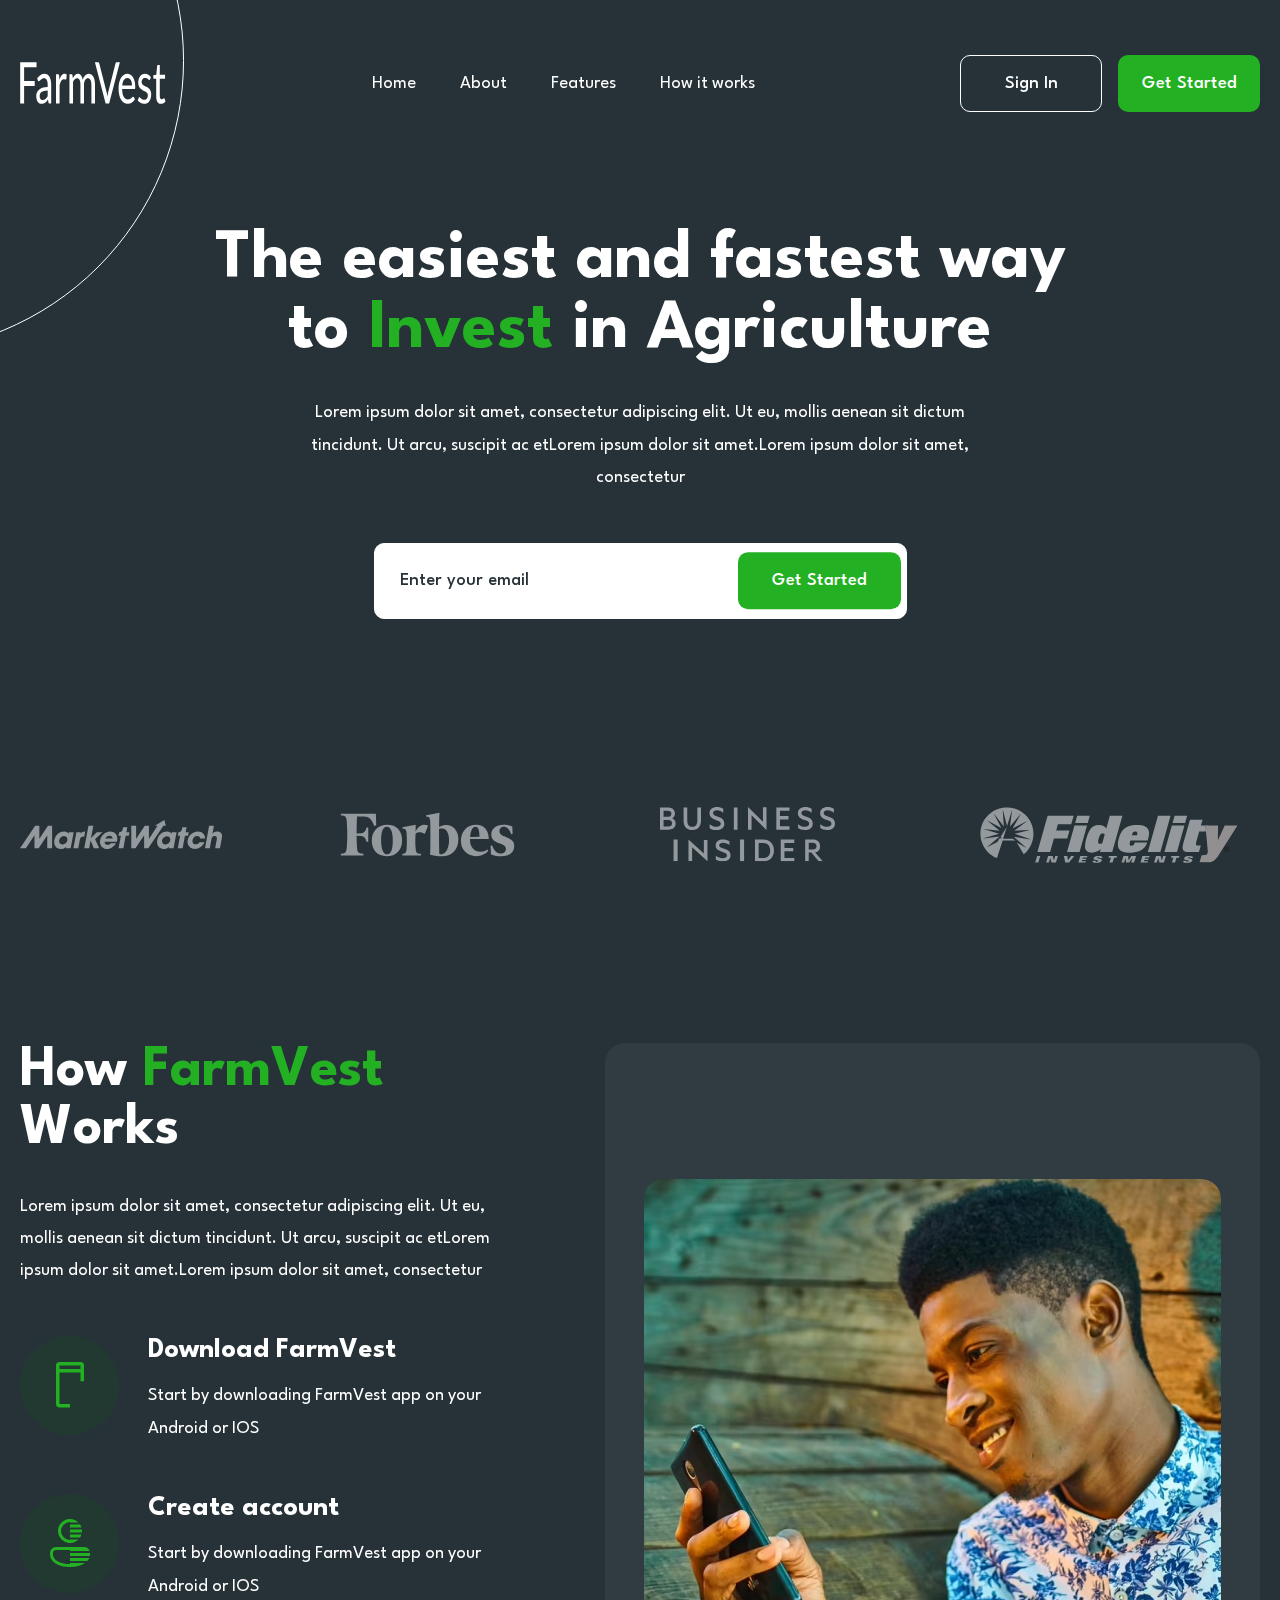
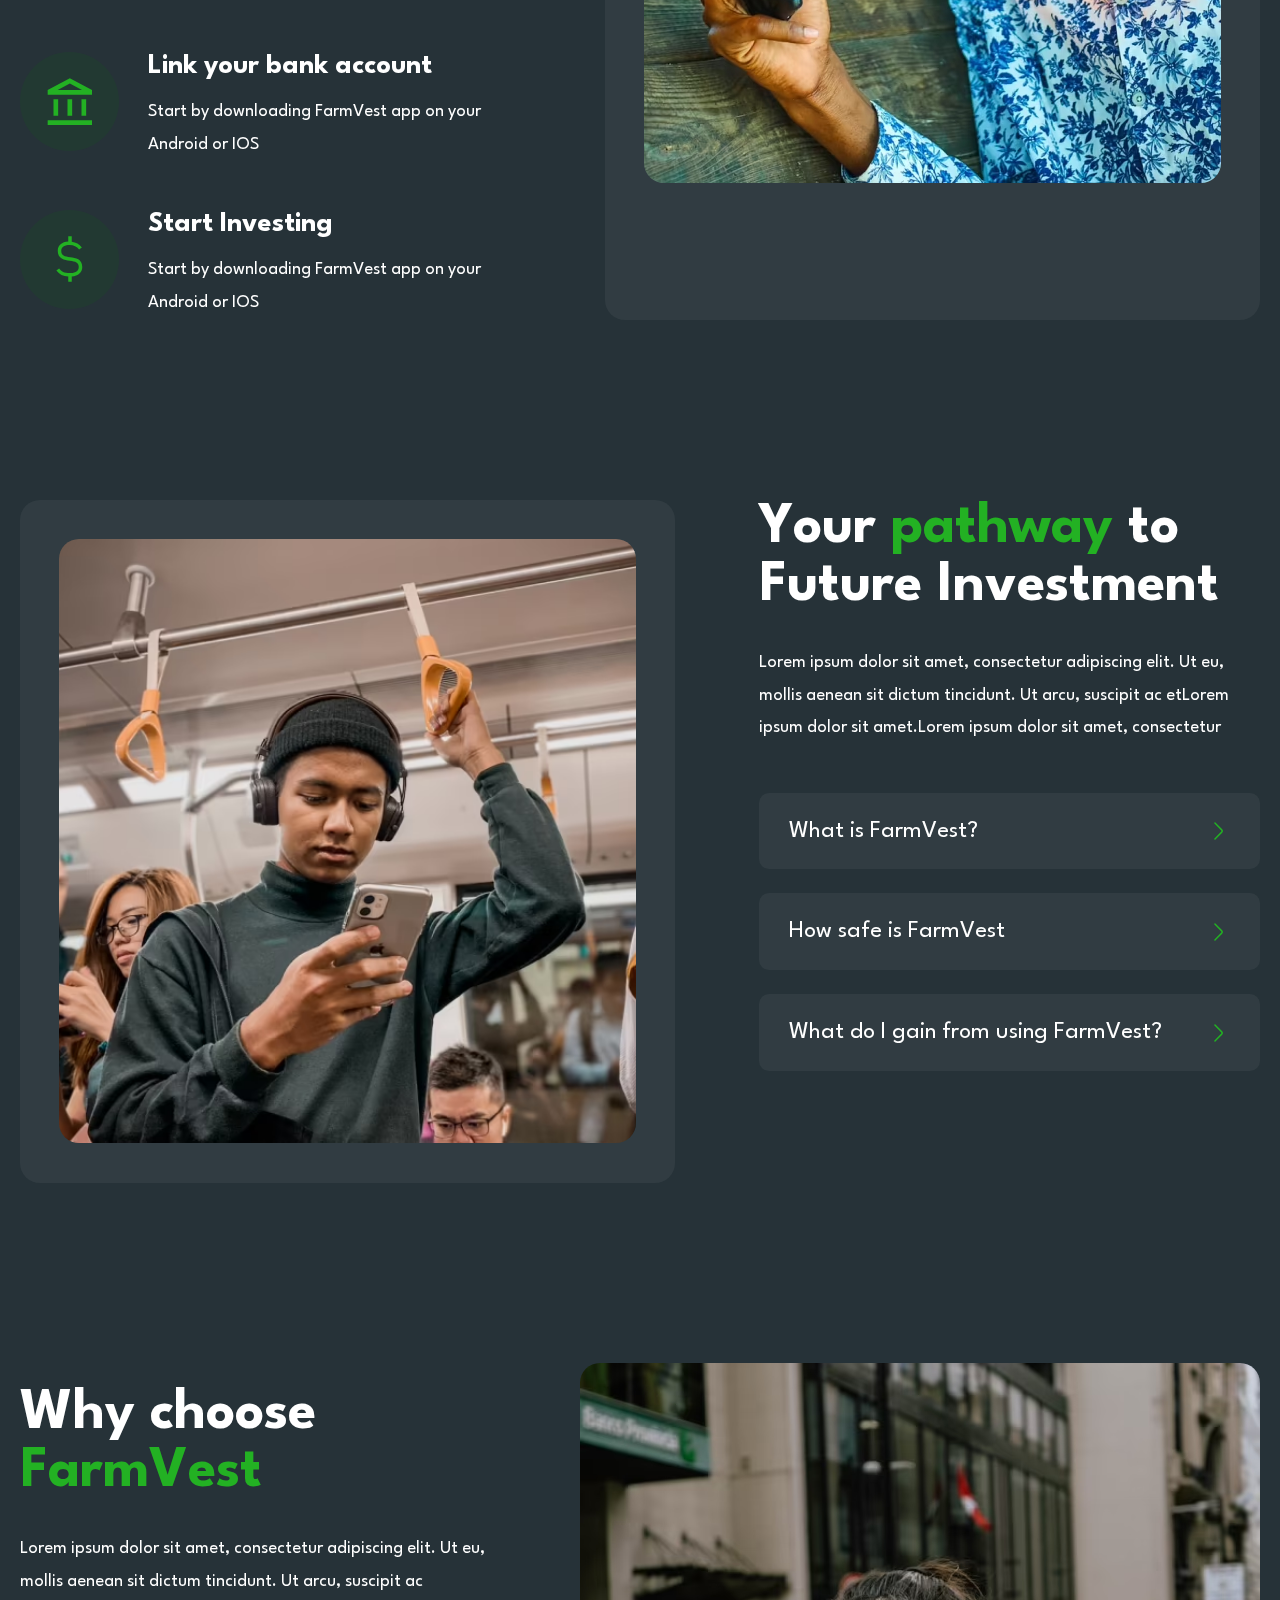
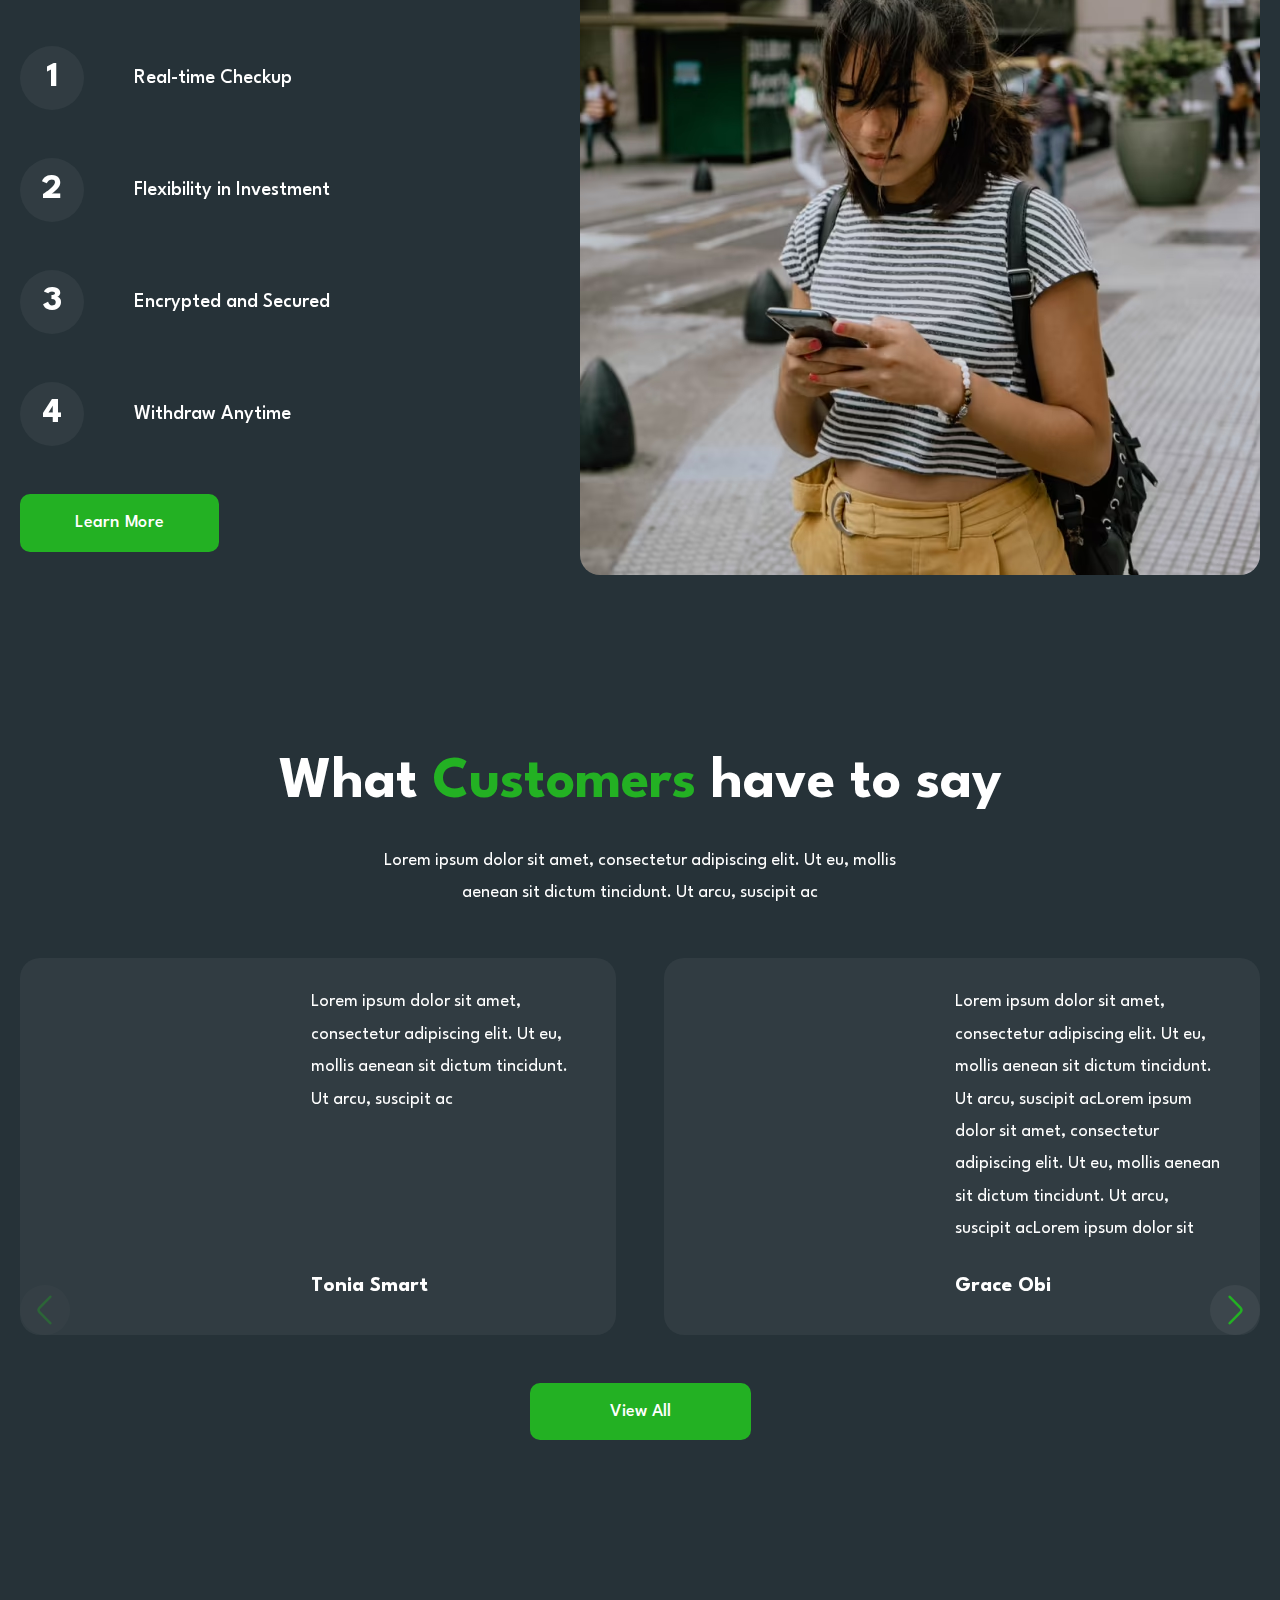
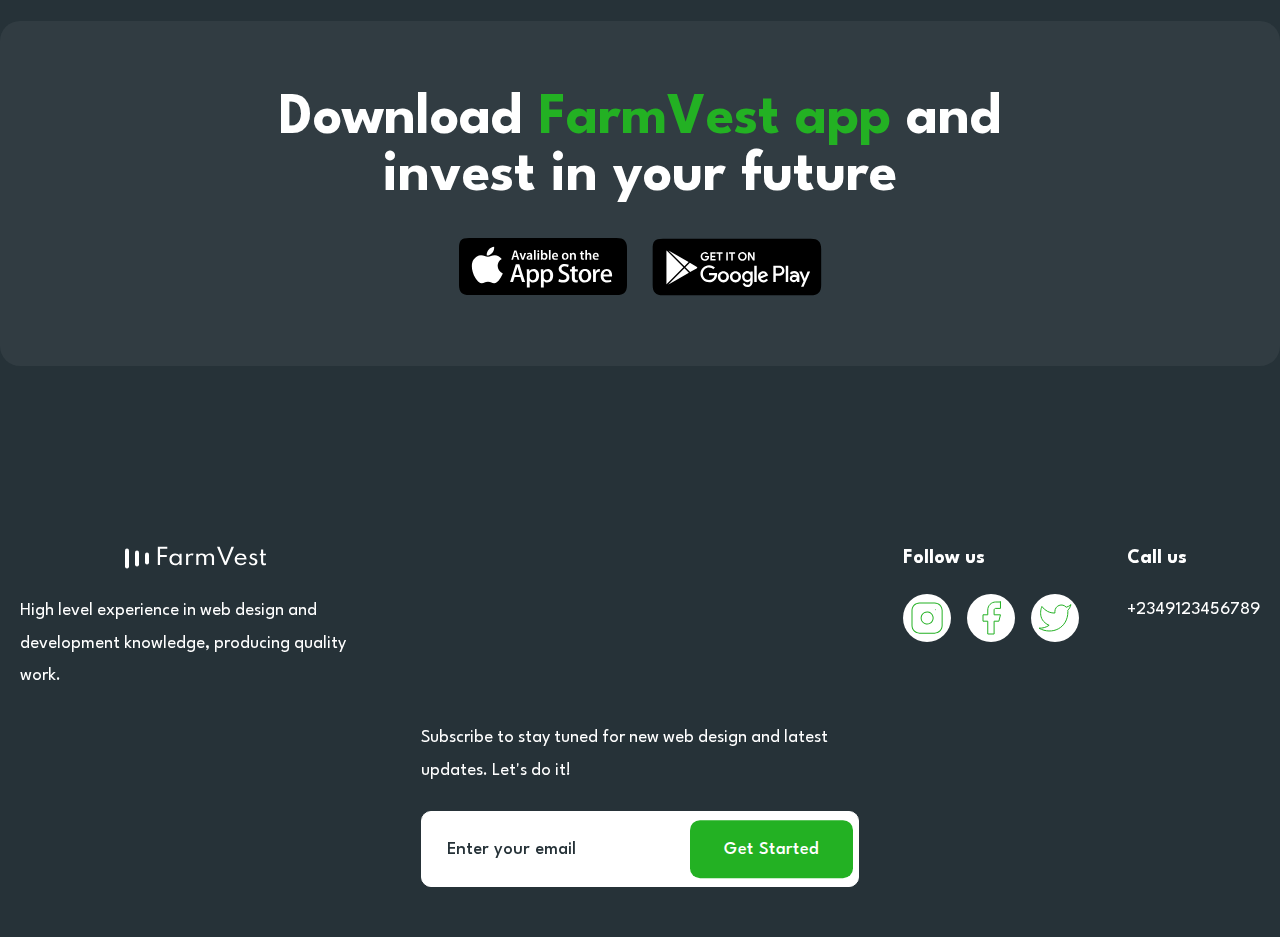
==== commit 19d35530: "footer top" ====
--- a/index.html
+++ b/index.html
@@ -18,10 +18,10 @@
 		<a href="#!" class="header__logo"><img src="img/svg/FarmVest_logo.svg" alt="Farm Vest logo" width="146" height="43" loading="lazy"></a>
 		<nav class="header__menu menu">
 			<ul class="menu__list">
-				<li class="menu__item"><a href="#!" class="menu__link">Home</a></li>
-				<li class="menu__item"><a href="#!" class="menu__link">About</a></li>
-				<li class="menu__item"><a href="#!" class="menu__link">Features</a></li>
-				<li class="menu__item"><a href="#!" class="menu__link">How it works</a></li>
+				<li class="menu__item"><a href="#banner" class="menu__link">Home</a></li>
+				<li class="menu__item"><a href="#pathway" class="menu__link">About</a></li>
+				<li class="menu__item"><a href="#why" class="menu__link">Features</a></li>
+				<li class="menu__item"><a href="#how" class="menu__link">How it works</a></li>
 			</ul>
 			<div class="header__active header__active--menu">
 				<button class="header__btn btn" type="button">Sign In</button>
@@ -35,7 +35,7 @@
 		<button type="button" class="burger-btn" aria-label="open menu" aria-expanded="false"><span></span></button>
 	</div>
 </header> <main class="main">
-	<section class="main__banner banner">
+	<section class="main__banner banner" id="banner">
 		<div class="banner__container">
 			<div class="banner__text-block">
 				<h1 class="banner__title title">The easiest and fastest way to <span class="title__span">Invest</span> in Agriculture</h1>
@@ -67,7 +67,7 @@
 			</div>
 		</div>
 	</section>
-	<section class="main__how how">
+	<section class="main__how how" id="how">
 		<div class="how__container">
 			<div class="how__text-block">
 				<h2 class="how__title title">How <span class="title__span">FarmVest</span> Works</h2>
@@ -98,7 +98,7 @@
 			</picture>
 		</div>
 	</section>
-	<section class="main__pathway pathway">
+	<section class="main__pathway pathway" id="pathway">
 		<div class="pathway__container">
 			<picture class="pathway__img img-block">
 				<source srcset="img/pathway/01.avif" type="image/avif">
@@ -125,7 +125,7 @@
 			</div>
 		</div>
 	</section>
-	<section class="main__why why">
+	<section class="main__why why" id="why">
 		<div class="why__container">
 			<div class="why__text-block">
 				<h2 class="why__title title">Why choose <span class="title__span">FarmVest</span></h2>
@@ -217,7 +217,14 @@
 	<div class="footer__container">
 		<div class="footer__top">
 			<div class="footer__block-logo">
-				<a href="#!" class="footer__logo"><img src="./img/svg/FarmVest_logo.svg" alt="Farm Vest logo" width="113" height="25"></a>
+				<a href="#banner" class="footer__logo" aria-label="top of site">
+					<svg width="143" height="25" viewBox="0 0 143 25" fill="none" xmlns="http://www.w3.org/2000/svg">
+						<line x1="2" y1="4.5" x2="2" y2="20.5" stroke="white" stroke-width="4" stroke-linecap="round" />
+						<line x1="12" y1="6.5" x2="12" y2="18.5" stroke="white" stroke-width="4" stroke-linecap="round" />
+						<line x1="22" y1="8.5" x2="22" y2="16.5" stroke="white" stroke-width="4" stroke-linecap="round" />
+						<path d="M32.816 19V0.849999H42.298V2.819H34.334L35.049 2.236V9.914L34.334 8.924H41.803V10.882H34.334L35.049 9.892V19H32.816ZM50.027 19.352C48.9784 19.352 48.0287 19.0953 47.178 18.582C46.3347 18.0613 45.6637 17.35 45.165 16.448C44.6737 15.546 44.428 14.5157 44.428 13.357C44.428 12.213 44.67 11.1937 45.154 10.299C45.638 9.397 46.3017 8.68567 47.145 8.165C47.9884 7.64433 48.949 7.384 50.027 7.384C50.9804 7.384 51.8494 7.59667 52.634 8.022C53.426 8.44733 54.0384 9.03767 54.471 9.793V7.736H56.605V19H54.471V16.888C53.9797 17.6653 53.349 18.2703 52.579 18.703C51.809 19.1357 50.9584 19.352 50.027 19.352ZM50.599 17.515C51.369 17.515 52.0474 17.339 52.634 16.987C53.228 16.6277 53.6937 16.1363 54.031 15.513C54.3684 14.8897 54.537 14.1747 54.537 13.368C54.537 12.5613 54.3684 11.8463 54.031 11.223C53.6937 10.5997 53.228 10.112 52.634 9.76C52.0474 9.40067 51.369 9.221 50.599 9.221C49.8364 9.221 49.158 9.40067 48.564 9.76C47.97 10.112 47.5007 10.5997 47.156 11.223C46.8187 11.8463 46.65 12.5613 46.65 13.368C46.65 14.1673 46.8187 14.8823 47.156 15.513C47.5007 16.1363 47.97 16.6277 48.564 16.987C49.158 17.339 49.8364 17.515 50.599 17.515ZM61.1085 19V7.736H63.2425V9.386C63.6165 8.73333 64.0932 8.23833 64.6725 7.901C65.2518 7.55633 65.9082 7.384 66.6415 7.384C66.9935 7.384 67.3492 7.428 67.7085 7.516C68.0752 7.59667 68.3905 7.70667 68.6545 7.846L67.7745 9.65C67.5472 9.52533 67.2832 9.42633 66.9825 9.353C66.6818 9.27967 66.3995 9.243 66.1355 9.243C65.6442 9.243 65.1748 9.37133 64.7275 9.628C64.2875 9.87733 63.9282 10.2037 63.6495 10.607C63.3782 11.0103 63.2425 11.443 63.2425 11.905V19H61.1085ZM71.2921 19V7.736H73.4261V9.188C73.9028 8.58667 74.4418 8.13567 75.0431 7.835C75.6444 7.53433 76.3118 7.384 77.0451 7.384C77.9544 7.384 78.7538 7.593 79.4431 8.011C80.1324 8.42167 80.6128 8.98267 80.8841 9.694C81.3534 8.97533 81.9181 8.41067 82.5781 8C83.2381 7.58933 84.0118 7.384 84.8991 7.384C85.7058 7.384 86.4208 7.549 87.0441 7.879C87.6674 8.209 88.1588 8.68567 88.5181 9.309C88.8774 9.93233 89.0571 10.6877 89.0571 11.575V19H86.9231V12.169C86.9231 11.2303 86.6774 10.486 86.1861 9.936C85.6948 9.386 85.0421 9.111 84.2281 9.111C83.6634 9.111 83.1538 9.23567 82.6991 9.485C82.2518 9.727 81.8961 10.046 81.6321 10.442C81.3754 10.8307 81.2471 11.2413 81.2471 11.674V19H79.1131V12.026C79.1131 11.1387 78.8711 10.431 78.3871 9.903C77.9031 9.375 77.2578 9.111 76.4511 9.111C75.8864 9.111 75.3731 9.232 74.9111 9.474C74.4564 9.70867 74.0934 10.0167 73.8221 10.398C73.5581 10.7793 73.4261 11.179 73.4261 11.597V19H71.2921ZM99.615 19L92.003 0.849999H94.533L100.495 15.634L106.457 0.849999H108.976L101.364 19H99.615ZM115.879 19.352C114.698 19.352 113.638 19.0917 112.7 18.571C111.761 18.0503 111.02 17.3427 110.478 16.448C109.935 15.546 109.664 14.5303 109.664 13.401C109.664 12.565 109.818 11.784 110.126 11.058C110.434 10.332 110.863 9.694 111.413 9.144C111.963 8.58667 112.601 8.154 113.327 7.846C114.053 7.538 114.83 7.384 115.659 7.384C116.832 7.384 117.859 7.626 118.739 8.11C119.626 8.594 120.315 9.26867 120.807 10.134C121.305 10.9993 121.555 12.004 121.555 13.148C121.555 13.2433 121.551 13.3203 121.544 13.379C121.536 13.4377 121.522 13.5147 121.5 13.61H111.82C111.82 14.3947 111.996 15.0877 112.348 15.689C112.707 16.2903 113.198 16.7633 113.822 17.108C114.452 17.4453 115.175 17.614 115.989 17.614C116.759 17.614 117.448 17.4563 118.057 17.141C118.665 16.8257 119.193 16.3563 119.641 15.733L121.203 16.547C120.667 17.4343 119.93 18.1237 118.992 18.615C118.06 19.1063 117.023 19.352 115.879 19.352ZM111.93 12.037H119.41C119.307 11.4577 119.08 10.9517 118.728 10.519C118.383 10.079 117.947 9.738 117.419 9.496C116.898 9.24667 116.322 9.122 115.692 9.122C115.032 9.122 114.434 9.243 113.899 9.485C113.371 9.71967 112.934 10.057 112.59 10.497C112.252 10.9297 112.032 11.443 111.93 12.037ZM128.028 19.352C127.089 19.352 126.257 19.1503 125.531 18.747C124.812 18.3363 124.24 17.7533 123.815 16.998L124.838 15.678C125.226 16.3307 125.696 16.8367 126.246 17.196C126.796 17.5553 127.386 17.735 128.017 17.735C128.427 17.735 128.798 17.6543 129.128 17.493C129.465 17.3317 129.733 17.1007 129.931 16.8C130.129 16.492 130.228 16.129 130.228 15.711C130.228 15.3077 130.125 14.9923 129.92 14.765C129.722 14.5303 129.425 14.325 129.029 14.149C128.64 13.973 128.152 13.7713 127.566 13.544C127.096 13.3533 126.642 13.137 126.202 12.895C125.762 12.653 125.399 12.3487 125.113 11.982C124.834 11.608 124.695 11.135 124.695 10.563C124.695 9.947 124.86 9.40067 125.19 8.924C125.527 8.44733 125.989 8.07333 126.576 7.802C127.162 7.53067 127.83 7.395 128.578 7.395C129.186 7.395 129.777 7.516 130.349 7.758C130.921 8 131.463 8.34833 131.977 8.803L131.119 10.101C130.356 9.29433 129.513 8.891 128.589 8.891C128.031 8.891 127.58 9.034 127.236 9.32C126.891 9.59867 126.719 9.96167 126.719 10.409C126.719 10.7537 126.843 11.0433 127.093 11.278C127.342 11.5053 127.661 11.7033 128.05 11.872C128.438 12.0407 128.842 12.2057 129.26 12.367C129.89 12.6017 130.44 12.8437 130.91 13.093C131.386 13.3423 131.757 13.665 132.021 14.061C132.285 14.4497 132.417 14.974 132.417 15.634C132.417 16.404 132.233 17.0677 131.867 17.625C131.507 18.1823 130.998 18.6113 130.338 18.912C129.678 19.2053 128.908 19.352 128.028 19.352ZM138.977 19.352C138.053 19.352 137.334 19.0477 136.821 18.439C136.307 17.823 136.051 16.9613 136.051 15.854V9.353H134.797V7.736H136.051V3.523H138.185V7.736H140.891V9.353H138.185V15.722C138.185 16.2793 138.295 16.7083 138.515 17.009C138.735 17.3097 139.05 17.46 139.461 17.46C139.871 17.46 140.238 17.339 140.561 17.097L141.1 18.802C140.814 18.9707 140.48 19.1027 140.099 19.198C139.725 19.3007 139.351 19.352 138.977 19.352Z" fill="white" />
+					</svg>
+				</a>
 				<p class="footer__description">High level experience in web design and development knowledge, producing quality work.</p>
 			</div>
 			<form class="footer__form form-footer" action="#" method="post">
@@ -256,7 +263,7 @@
 				</div>
 				<div class="social__tel">
 					<h2 class="social__title">Call us</h2>
-					<a href="tel:+2349123456789">+2349123456789</a>
+					<a class="social__number" href="tel:+2349123456789">+2349123456789</a>
 				</div>
 			</div>
 		</div>
--- a/css/main.min.css
+++ b/css/main.min.css
@@ -1,2 +1,2 @@
-html{-webkit-box-sizing:border-box;box-sizing:border-box;scroll-behavior:smooth;height:100%}*,*::before,*::after{-webkit-box-sizing:inherit;box-sizing:inherit}:where(ul,ol):where([class]){padding-left:0}:where(blockquote,figure):where([class]){margin:0}:where(h1,h2,h3,h4,h5,h6,p,ul,ol,dl):where([class]){margin-block:0}:where(dd[class]){margin-left:0}:where(ul[class]){list-style:none}:where(button):where([class]){color:inherit;font-size:inherit}a{color:inherit;text-decoration:none}img,svg{display:block;max-width:100%}input,textarea,select,button{font-family:inherit}@media(prefers-reduced-motion: reduce){*{-webkit-animation-duration:.01ms !important;animation-duration:.01ms !important;-webkit-animation-iteration-count:1 !important;animation-iteration-count:1 !important;-webkit-transition-duration:.01ms !important;transition-duration:.01ms !important;scroll-behavior:auto !important}}@font-face{font-family:"Spartan";font-display:swap;src:url("../fonts/LeagueSpartan-Bold.woff2") format("woff2");font-weight:700;font-style:normal}@font-face{font-family:"Spartan";font-display:swap;src:url("../fonts/LeagueSpartan-Medium.woff2") format("woff2");font-weight:500;font-style:normal}@font-face{font-family:"Spartan";font-display:swap;src:url("../fonts/LeagueSpartan-Regular.woff2") format("woff2");font-weight:400;font-style:normal}:root{--bg: #263238;--bgContent: rgba(255, 255, 255, 0.05);--main-color: #fff;--second-color: #23b123;--transition: 0.3s linear;--transitionLong: 0.5s linear;--index: calc(1vw + 1vh);--font: "Spartan", "Helvetica Neue", Helvetica, sans-serif}html{scroll-padding-top:20px}.body{position:relative;overflow-x:clip;min-height:100%;margin:0;padding:0;border:0;font-family:var(--font);font-size:18px;font-weight:400;line-height:1.8;color:var(--main-color);background-color:var(--bg)}@media(max-width: 767.98px){.body{font-size:clamp(16px,2.3438110367vw,18px)}}.body.menu-active{overflow-y:hidden}.wrapper{position:relative}[class*=__container]{max-width:1460px;margin:0 auto;padding-inline:20px}@media(max-width: 1023.98px){[class*=__container]{padding-inline:10px}}::-webkit-scrollbar{background-color:rgba(0,0,0,0);width:7px}@media(max-width: 767.98px){::-webkit-scrollbar{width:4px}}::-webkit-scrollbar-thumb{border-radius:10px;background-color:var(--main-color)}*{scrollbar-color:var(--main-color) transporent;scrollbar-width:thin}svg *[fill]{fill:currentColor}svg *[stroke]{stroke:currentColor}.visually-hidden{position:absolute !important;width:1px !important;height:1px !important;margin:-1px !important;border:0 !important;padding:0 !important;white-space:nowrap !important;-webkit-clip-path:inset(100%) !important;clip-path:inset(100%) !important;clip:rect(0 0 0 0) !important;overflow:hidden !important}.btn{display:-webkit-inline-box;display:-ms-inline-flexbox;display:inline-flex;-webkit-box-pack:center;-ms-flex-pack:center;justify-content:center;-webkit-box-align:center;-ms-flex-align:center;align-items:center;min-height:64px;border-radius:10px;border:1px solid var(--main-color);background-color:rgba(0,0,0,0);font-weight:500;line-height:normal;white-space:nowrap;cursor:pointer;position:relative}.btn::before{content:"";position:absolute;bottom:30%;left:10%;width:80%;height:1px;background-color:var(--main-color);-webkit-transform:scale(0);-ms-transform:scale(0);transform:scale(0);-webkit-transition:-webkit-transform var(--transition);transition:-webkit-transform var(--transition);transition:transform var(--transition);transition:transform var(--transition), -webkit-transform var(--transition)}@media(any-hover){.btn:hover::before{-webkit-transform:scale(1);-ms-transform:scale(1);transform:scale(1)}}@media(max-width: 1420px){.btn{min-height:clamp(50px,4.5070422535vw,64px)}}.btn--green{background-color:var(--second-color);border:0}.title{font-size:64px;line-height:1;font-weight:700}.title:not(:last-child){margin-bottom:32px}@media(max-width: 1420px){.title{font-size:clamp(30px,4.5070422535vw,64px)}}.title__span{color:var(--second-color)}.text:not(:last-child){margin-bottom:48px}@media(max-width: 1023.98px){.text:not(:last-child){margin-bottom:clamp(20px,4.6875915545vw,48px)}}.img-block{display:-webkit-box;display:-ms-flexbox;display:flex;-webkit-box-align:center;-ms-flex-align:center;align-items:center;padding:6%;border-radius:20px;background:var(--bgContent);-webkit-transition:max-width var(--transitionLong);transition:max-width var(--transitionLong)}@media(max-width: 1023.98px){.img-block{max-width:70%}}@media(max-width: 767.98px){.img-block{max-width:85%}}@media(max-width: 574.98px){.img-block{max-width:100%}}.img-block img{border-radius:20px;-o-object-fit:cover;object-fit:cover}@media(max-width: 1023.98px){.img-block img{height:clamp(300px,46.47vw,604px)}}.header{position:fixed;top:0;left:0;width:100%;z-index:100;-webkit-transition:background-color .2s;transition:background-color .2s}.header.header--scrolling{background-color:var(--bg)}@media(max-width: 1023.98px){.header::before{content:"";position:absolute;inset:0;z-index:200;background-color:var(--bg);-webkit-transform:translate(100%);-ms-transform:translate(100%);transform:translate(100%);-webkit-transition:-webkit-transform var(--transition);transition:-webkit-transform var(--transition);transition:transform var(--transition);transition:transform var(--transition), -webkit-transform var(--transition);margin-right:5px}.menu-active .header::before{-webkit-transform:translate(0);-ms-transform:translate(0);transform:translate(0)}}.header__container{max-width:1660px;display:-webkit-box;display:-ms-flexbox;display:flex;-webkit-box-align:center;-ms-flex-align:center;align-items:center;-webkit-column-gap:30px;-moz-column-gap:30px;column-gap:30px;min-height:clamp(50px,12.676056338vw,180px);padding-top:5px;-webkit-transition:min-height var(--transition);transition:min-height var(--transition)}.header.header--scrolling .header__container{min-height:50px}@media(max-width: 1023.98px){.header__container{-ms-flex-wrap:wrap;flex-wrap:wrap;-webkit-box-pack:justify;-ms-flex-pack:justify;justify-content:space-between;row-gap:30px}}.header__logo{position:relative;z-index:200;-ms-flex-negative:0;flex-shrink:0;-ms-flex-preferred-size:146px;flex-basis:146px}@media(max-width: 1023.98px){.header__logo{-ms-flex-preferred-size:clamp(100px,14.2580909783vw,146px);flex-basis:clamp(100px,14.2580909783vw,146px)}.header__logo img{height:clamp(30px,4.1993007676vw,43px)}}.header__menu,.header .menu{-webkit-box-flex:1;-ms-flex-positive:1;flex-grow:1}@media(max-width: 1023.98px){.header__menu,.header .menu{overflow-y:auto;position:fixed;z-index:150;inset:0;padding:150px 0 30px;-webkit-transform:translateX(100%);-ms-transform:translateX(100%);transform:translateX(100%);-webkit-transition:-webkit-transform .4s linear;transition:-webkit-transform .4s linear;transition:transform .4s linear;transition:transform .4s linear, -webkit-transform .4s linear;background-color:var(--bg)}.header__menu.menu-active,.header .menu.menu-active{-webkit-transform:translateX(0);-ms-transform:translateX(0);transform:translateX(0)}}.header__menu__list,.header .menu__list{display:-webkit-box;display:-ms-flexbox;display:flex;-ms-flex-wrap:wrap;flex-wrap:wrap;-webkit-column-gap:44px;-moz-column-gap:44px;column-gap:44px;row-gap:30px;margin-left:463px}@media(max-width: 1660px){.header__menu__list,.header .menu__list{-webkit-box-pack:center;-ms-flex-pack:center;justify-content:center;margin-left:0}}@media(max-width: 1023.98px){.header__menu__list,.header .menu__list{-ms-flex-wrap:nowrap;flex-wrap:nowrap;-webkit-box-pack:start;-ms-flex-pack:start;justify-content:flex-start;-webkit-box-align:center;-ms-flex-align:center;align-items:center;-webkit-box-orient:vertical;-webkit-box-direction:normal;-ms-flex-direction:column;flex-direction:column;margin-bottom:40px}}.header__menu__item,.header .menu__item{display:-webkit-box;display:-ms-flexbox;display:flex;-webkit-box-align:center;-ms-flex-align:center;align-items:center}.header__menu__link,.header .menu__link{padding-block:7px;white-space:nowrap;position:relative;line-height:1}.header__menu__link::before,.header .menu__link::before{content:"";position:absolute;bottom:0;left:0;width:100%;height:1px;background-color:var(--main-color);-webkit-transform:scale(0);-ms-transform:scale(0);transform:scale(0);-webkit-transition:-webkit-transform var(--transition);transition:-webkit-transform var(--transition);transition:transform var(--transition);transition:transform var(--transition), -webkit-transform var(--transition)}@media(any-hover){.header__menu__link:hover::before,.header .menu__link:hover::before{-webkit-transform:scale(1);-ms-transform:scale(1);transform:scale(1)}}@media(max-width: 1023.98px){.header__menu__link,.header .menu__link{font-size:28px}}.header__active{display:-webkit-box;display:-ms-flexbox;display:flex;-webkit-column-gap:16px;-moz-column-gap:16px;column-gap:16px;position:relative;z-index:200}@media(max-width: 1023.98px){.header__active{-webkit-box-flex:1;-ms-flex-positive:1;flex-grow:1;-webkit-box-pack:end;-ms-flex-pack:end;justify-content:flex-end}}@media(max-width: 574.98px){.header__active{display:none}}.header__active--menu{display:none}@media(max-width: 574.98px){.header__active--menu{display:-webkit-box;display:-ms-flexbox;display:flex;-webkit-box-pack:center;-ms-flex-pack:center;justify-content:center}}.header__btn{width:142px}@media(max-width: 767.98px){.header__btn{width:clamp(120px,18.4900648454vw,142px)}}.burger-btn{display:none}@media(max-width: 1023.98px){.burger-btn{position:relative;z-index:200;display:block;width:30px;height:20px;background-color:rgba(0,0,0,0);border:0}}@media(max-width: 1023.98px)and (any-hover){.burger-btn:hover{cursor:pointer}}@media(max-width: 1023.98px){.burger-btn span,.burger-btn::before,.burger-btn::after{content:"";position:absolute;right:0;width:100%;height:2px;background-color:#fff;-webkit-transition:all .3s ease 0s;transition:all .3s ease 0s}.burger-btn::before{top:0}.burger-btn::after{bottom:0}.burger-btn span{top:calc(50% - 1px)}}.burger-btn.menu-active span{width:0}.burger-btn.menu-active::before{top:calc(50% - 1px);-webkit-transform:rotate(-45deg);-ms-transform:rotate(-45deg);transform:rotate(-45deg)}.burger-btn.menu-active::after{bottom:calc(50% - 1px);-webkit-transform:rotate(45deg);-ms-transform:rotate(45deg);transform:rotate(45deg)}.main__banner{padding-top:clamp(100px,17.6056338028vw,250px);padding-bottom:clamp(50px,7.0422535211vw,100px)}.main__how,.main__pathway,.main__why,.main__what,.main__app{padding-block:clamp(50px,7.0422535211vw,100px)}.banner__container{position:relative}.banner__text-block{display:-webkit-box;display:-ms-flexbox;display:flex;-webkit-box-orient:vertical;-webkit-box-direction:normal;-ms-flex-direction:column;flex-direction:column;-webkit-box-align:center;-ms-flex-align:center;align-items:center;text-align:center;margin-bottom:clamp(30px,14.7183098592vw,209px)}.banner__title{max-width:923px;font-size:70px;margin-bottom:70px}@media(max-width: 1023.98px){.banner__title{font-size:clamp(32px,6.836071017vw,70px);margin-bottom:clamp(30px,6.836071017vw,70px)}}.banner__text{max-width:725px}.banner__form{position:relative}.banner__input{width:533px;min-height:76px;padding-left:25px;padding-right:183px;border-radius:10px;border:1px solid var(--main-color);background:var(--main-color);font-size:inherit;font-weight:500;line-height:1}.banner__input::-webkit-input-placeholder{color:var(--bg)}.banner__input::-moz-placeholder{color:var(--bg)}.banner__input:-ms-input-placeholder{color:var(--bg)}.banner__input::-ms-input-placeholder{color:var(--bg)}.banner__input::placeholder{color:var(--bg)}@media(max-width: 1023.98px){.banner__input{width:clamp(350px,52.0517978867vw,533px);min-height:clamp(60px,7.4220199613vw,76px);padding-right:clamp(140px,17.8714428016vw,183px)}}@media(max-width: 574.98px){.banner__input{-webkit-transition:width .2s linear;transition:width .2s linear;width:80vw}}@media(max-width: 424.98px){.banner__input{width:calc(100vw - 20px)}}.banner__btn{position:absolute;top:50%;-webkit-transform:translateY(-50%);-ms-transform:translateY(-50%);transform:translateY(-50%);right:6px;width:163px}@media(max-width: 1023.98px){.banner__btn{width:clamp(120px,15.9182796539vw,163px)}}.banner__swiper.swiper{z-index:-1}.banner__list.swiper-wrapper{-webkit-box-align:center;-ms-flex-align:center;align-items:center}@media(min-width: 1461px){.banner__list.swiper-wrapper{display:grid;grid-template-columns:repeat(5, 1fr);-webkit-column-gap:108px;-moz-column-gap:108px;column-gap:108px}}.banner__decor{position:absolute;z-index:-1;inset:0}.banner__decor img{position:absolute}@media(max-width: 1023.98px){.banner__decor{display:none}}.banner__ellipse{top:0;left:20px;-webkit-transform:translate(-71.96%, -78.11%);-ms-transform:translate(-71.96%, -78.11%);transform:translate(-71.96%, -78.11%);width:585px;height:585px}.banner__ellipse-2{top:-28.03%;left:-21.88%;width:585px;height:585px}.how__container{display:grid;grid-template-columns:40.42% 52.81%;-webkit-box-pack:justify;-ms-flex-pack:justify;justify-content:space-between;-webkit-column-gap:20px;-moz-column-gap:20px;column-gap:20px}@media(max-width: 1023.98px){.how__container{grid-template-columns:1fr;justify-items:center;row-gap:30px}}@media(max-width: 1023.98px){.how__text-block{display:grid;text-align:center}}.how__list{display:-webkit-box;display:-ms-flexbox;display:flex;-webkit-box-orient:vertical;-webkit-box-direction:normal;-ms-flex-direction:column;flex-direction:column;row-gap:48px;max-width:85.36%}@media(max-width: 1420px){.how__list{max-width:100%}}@media(max-width: 1023.98px){.how__list{justify-self:center;row-gap:clamp(20px,4.6875915545vw,48px)}}.how__item{display:grid;grid-template-columns:110px 1fr;min-height:110px;-webkit-column-gap:32px;-moz-column-gap:32px;column-gap:32px}@media(max-width: 1420px){.how__item{grid-template-columns:clamp(70px,7.7464788732vw,110px) 1fr;-webkit-column-gap:clamp(20px,2.2535211268vw,32px);-moz-column-gap:clamp(20px,2.2535211268vw,32px);column-gap:clamp(20px,2.2535211268vw,32px)}}@media(max-width: 767.98px){.how__item{grid-template-columns:1fr;-webkit-box-pack:center;-ms-flex-pack:center;justify-content:center;row-gap:20px}}.how__item::before{content:"";grid-row:span 2;width:110px;aspect-ratio:1/1;border-radius:50%;background-color:rgba(0,128,0,.1);background-position:50%;background-repeat:no-repeat}@media(max-width: 1420px){.how__item::before{width:clamp(70px,7.7464788732vw,110px)}}@media(max-width: 767.98px){.how__item::before{grid-row:1/2;justify-self:center}}.how__title-item{font-size:28px;font-weight:700;line-height:1;margin-bottom:16px}@media(max-width: 767.98px){.how__title-item{font-size:clamp(22px,3.6459282794vw,28px);grid-row:2/3;margin-bottom:0}}@media(max-width: 767.98px){.how__text-item{grid-row:3/4}}.how__item--mobile::before{background-image:url(../img/svg/how/mobile.svg)}.how__item--man::before{background-image:url(../img/svg/how/man.svg)}.how__item--build::before{background-image:url(../img/svg/how/build.svg)}.how__item--dollar::before{background-image:url(../img/svg/how/dollar.svg)}.pathway__container{display:grid;grid-template-columns:52.81% 40.42%;-webkit-box-pack:justify;-ms-flex-pack:justify;justify-content:space-between;-webkit-box-align:stretch;-ms-flex-align:stretch;align-items:stretch;-webkit-column-gap:20px;-moz-column-gap:20px;column-gap:20px}@media(max-width: 1023.98px){.pathway__container{grid-template-columns:1fr;justify-items:center;row-gap:30px}}@media(max-width: 1023.98px){.pathway__img{-webkit-box-ordinal-group:3;-ms-flex-order:2;order:2}}@media(max-width: 1023.98px){.pathway__text-block{-webkit-box-ordinal-group:2;-ms-flex-order:1;order:1;text-align:center}}.pathway__list{display:-webkit-box;display:-ms-flexbox;display:flex;-webkit-box-orient:vertical;-webkit-box-direction:normal;-ms-flex-direction:column;flex-direction:column;row-gap:24px}.pathway__accordion,.pathway .accordion{position:relative;background:rgba(255,255,255,.05);border-radius:10px;-webkit-transition:max-width var(--transitionLong);transition:max-width var(--transitionLong)}@media(max-width: 1023.98px){.pathway__accordion,.pathway .accordion{max-width:70%;margin:0 auto;font-size:clamp(18px,2.3437957773vw,24px)}}@media(max-width: 767.98px){.pathway__accordion,.pathway .accordion{max-width:85%}}@media(max-width: 574.98px){.pathway__accordion,.pathway .accordion{max-width:100%}}.pathway__accordion__btn,.pathway .accordion__btn{position:relative;width:100%;font-size:24px;border:0;padding:24px 65px 24px 30px;background:0;text-align:left;-webkit-transition:max-width var(--transitionLong);transition:max-width var(--transitionLong);line-height:1.2}.pathway__accordion__btn::before,.pathway .accordion__btn::before{content:"";position:absolute;top:calc(50% - 12px);right:30px;width:24px;aspect-ratio:1/1;background:url(../img/svg/ico/arrow.svg) 50% no-repeat;-webkit-transform:rotate(-90deg);-ms-transform:rotate(-90deg);transform:rotate(-90deg);-webkit-transition:-webkit-transform var(--transition);transition:-webkit-transform var(--transition);transition:transform var(--transition);transition:transform var(--transition), -webkit-transform var(--transition)}@media(max-width: 1023.98px){.pathway__accordion__btn::before,.pathway .accordion__btn::before{right:15px}}@media(max-width: 1023.98px){.pathway__accordion__btn,.pathway .accordion__btn{padding:15px;padding-right:40px}}.pathway__accordion__content,.pathway .accordion__content{-webkit-transition:all var(--transitionLong);transition:all var(--transitionLong);opacity:0;overflow:hidden;max-height:0;will-change:max-height;padding-inline:30px;text-align:left}@media(max-width: 1023.98px){.pathway__accordion__content,.pathway .accordion__content{padding-inline:15px}}.accordion--active .accordion__btn{top:calc(50% - 15px)}.accordion--active .accordion__content{opacity:1;padding-bottom:24px}.accordion--active .accordion__btn::before{top:calc(50% - 12px);-webkit-transform:rotate(0);-ms-transform:rotate(0);transform:rotate(0)}.why__container{display:-webkit-box;display:-ms-flexbox;display:flex;-webkit-box-pack:justify;-ms-flex-pack:justify;justify-content:space-between;-webkit-box-align:center;-ms-flex-align:center;align-items:center;-webkit-column-gap:20px;-moz-column-gap:20px;column-gap:20px}@media(max-width: 1023.98px){.why__container{-webkit-box-orient:vertical;-webkit-box-direction:normal;-ms-flex-direction:column;flex-direction:column;row-gap:30px}}.why__text-block{-ms-flex-preferred-size:39.64%;flex-basis:39.64%}@media(max-width: 1023.98px){.why__text-block{width:100%;text-align:center}}.why__list{counter-reset:myCounter;list-style:none;margin-bottom:48px;-webkit-transition:max-width var(--transitionLong);transition:max-width var(--transitionLong)}@media(max-width: 1023.98px){.why__list{max-width:70%;margin:0 auto;margin-bottom:clamp(30px,4.6875915545vw,48px);font-size:clamp(18px,2.3437957773vw,24px);-moz-text-align-last:left;text-align-last:left}}@media(max-width: 767.98px){.why__list{max-width:85%}}@media(max-width: 574.98px){.why__list{max-width:100%}}.why__item-list{min-height:64px;font-size:20px;font-weight:500;line-height:1;display:-webkit-box;display:-ms-flexbox;display:flex;-webkit-box-align:center;-ms-flex-align:center;align-items:center;text-align:left}.why__item-list:not(:last-child){margin-bottom:48px}@media(max-width: 1023.98px){.why__item-list:not(:last-child){margin-bottom:clamp(30px,4.6875915545vw,48px)}}.why__item-list::before{counter-increment:myCounter;content:counter(myCounter);width:64px;aspect-ratio:1/1;border-radius:50%;background-color:var(--bgContent);display:-webkit-inline-box;display:-ms-inline-flexbox;display:inline-flex;-webkit-box-pack:center;-ms-flex-pack:center;justify-content:center;-webkit-box-align:center;-ms-flex-align:center;align-items:center;margin-right:50px;font-size:36px;font-weight:700;line-height:1}@media(max-width: 1023.98px){.why__item-list::before{margin-right:clamp(20px,4.8829078693vw,50px)}}.why__btn{padding-inline:55px;-webkit-transition:width var(--transitionLong);transition:width var(--transitionLong)}@media(max-width: 1023.98px){.why__btn{padding-inline:clamp(30px,5.3711986562vw,55px)}}@media(max-width: 574.98px){.why__btn{width:100%}}.why__img-block{border-radius:20px;-webkit-transition:max-width var(--transitionLong);transition:max-width var(--transitionLong)}@media(max-width: 1023.98px){.why__img-block{max-width:70%}}@media(max-width: 767.98px){.why__img-block{max-width:85%}}@media(max-width: 574.98px){.why__img-block{max-width:100%}}.why__img-block img{border-radius:20px;-o-object-fit:cover;object-fit:cover}@media(max-width: 1023.98px){.why__img-block img{height:clamp(300px,46.47vw,604px)}}.what__container{display:-webkit-box;display:-ms-flexbox;display:flex;-webkit-box-orient:vertical;-webkit-box-direction:normal;-ms-flex-direction:column;flex-direction:column;-webkit-box-align:center;-ms-flex-align:center;align-items:center}.what__text-block{text-align:center;margin-bottom:48px}@media(max-width: 1023.98px){.what__text-block{margin-bottom:clamp(20px,4.6875915545vw,48px)}}.what__text{max-width:563px;margin:0 auto}.what__swiper,.what .swiper{max-width:100%;margin-bottom:48px}.what__swiper__slide,.what__swiper .swiper-slide,.what .swiper__slide,.what .swiper .swiper-slide{border-radius:20px;background-color:var(--bgContent);display:-webkit-box;display:-ms-flexbox;display:flex;overflow:hidden;height:auto}@media(max-width: 1023.98px){.what__swiper__slide,.what__swiper .swiper-slide,.what .swiper__slide,.what .swiper .swiper-slide{-webkit-box-orient:vertical;-webkit-box-direction:normal;-ms-flex-direction:column;flex-direction:column;row-gap:clamp(15px,2.9297447216vw,30px)}}.what__swiper__img,.what .swiper__img{-ms-flex-preferred-size:44%;flex-basis:44%;width:100%}@media(max-width: 1023.98px){.what__swiper__img,.what .swiper__img{-ms-flex-preferred-size:auto;flex-basis:auto;-webkit-box-align:start;-ms-flex-align:start;align-items:flex-start}}.what__swiper__img img,.what .swiper__img img{width:100%;-o-object-fit:cover;object-fit:cover;border-radius:20px 0 0 20px}@media(max-width: 1023.98px){.what__swiper__img img,.what .swiper__img img{max-height:clamp(200px,29.2974472158vw,300px);border-radius:20px 20px 0 0}}.what__swiper__body,.what .swiper__body{padding-block:clamp(15px,2.2535211268vw,32px)}.what__swiper__text-block,.what .swiper__text-block{-webkit-box-flex:1;-ms-flex:1 1 46%;flex:1 1 46%;display:-webkit-box;display:-ms-flexbox;display:flex;-webkit-box-orient:vertical;-webkit-box-direction:normal;-ms-flex-direction:column;flex-direction:column;-webkit-box-sizing:border-box;box-sizing:border-box;padding:clamp(15px,2.2535211268vw,32px);max-height:377px}@media(max-width: 1023.98px){.what__swiper__text-block,.what .swiper__text-block{-ms-flex-preferred-size:auto;flex-basis:auto;max-height:clamp(200px,24.4145393465vw,250px);padding-top:0}}.what__swiper__comment,.what .swiper__comment{-webkit-box-flex:1;-ms-flex-positive:1;flex-grow:1;margin-bottom:15px;overflow-y:auto;padding-right:10px}@media(max-width: 767.98px){.what__swiper__comment,.what .swiper__comment{line-height:1.4}}.what__swiper__button,.what .swiper__button{top:100%;margin-top:0;width:50px;height:50px;border-radius:50%;background:url(../img/svg/ico/arrow.svg) 50%/30px no-repeat,var(--bgContent)}.what__swiper__button::after,.what .swiper__button::after{display:none}@media(max-width: 1023.98px){.what__swiper__button,.what .swiper__button{display:none}}.what__swiper__button--left,.what .swiper__button--left{-webkit-transform:translateY(-100%) rotate(90deg);-ms-transform:translateY(-100%) rotate(90deg);transform:translateY(-100%) rotate(90deg);left:0}.what__swiper__button--right,.what .swiper__button--right{-webkit-transform:translateY(-100%) rotate(-90deg);-ms-transform:translateY(-100%) rotate(-90deg);transform:translateY(-100%) rotate(-90deg);right:0}.what__btn{width:221px}.app__container{border-radius:20px;background:var(--bgContent);padding-block:70px}@media(max-width: 1023.98px){.app__container{padding-block:clamp(30px,6.836071017vw,70px)}}.app__title{max-width:760px;margin:0 auto;text-align:center}.app__active{display:-webkit-box;display:-ms-flexbox;display:flex;-webkit-box-pack:center;-ms-flex-pack:center;justify-content:center;-webkit-column-gap:25px;-moz-column-gap:25px;column-gap:25px}.footer{padding-top:clamp(50px,7.0422535211vw,100px);padding-bottom:50px}.footer__container{max-width:1660px}.footer__top{display:grid;grid-template-columns:repeat(3, 1fr);-webkit-column-gap:40px;-moz-column-gap:40px;column-gap:40px}@media(max-width: 1420px){.footer__top{grid-template-columns:repeat(2, 1fr);row-gap:30px}}@media(max-width: 767.98px){.footer__top{grid-template-columns:1fr;justify-items:center}}.footer__block-logo{max-width:352px;display:-webkit-box;display:-ms-flexbox;display:flex;-webkit-box-orient:vertical;-webkit-box-direction:normal;-ms-flex-direction:column;flex-direction:column;row-gap:24px}@media(max-width: 767.98px){.footer__block-logo{grid-row:1/2}}.footer__form,.footer .form-footer{display:-webkit-box;display:-ms-flexbox;display:flex;-webkit-box-orient:vertical;-webkit-box-direction:normal;-ms-flex-direction:column;flex-direction:column;row-gap:24px}@media(max-width: 1420px){.footer__form,.footer .form-footer{justify-self:center;grid-column:1/3;grid-row:2/3}}.footer__form__label,.footer .form-footer__label{max-width:438px}.footer__form__send,.footer .form-footer__send{position:relative}.footer__form__input,.footer .form-footer__input{width:533px;min-height:76px;padding-left:25px;padding-right:183px;border-radius:10px;border:1px solid var(--main-color);background:var(--main-color);font-size:inherit;font-weight:500;line-height:1}.footer__form__input::-webkit-input-placeholder, .footer .form-footer__input::-webkit-input-placeholder{color:var(--bg)}.footer__form__input::-moz-placeholder, .footer .form-footer__input::-moz-placeholder{color:var(--bg)}.footer__form__input:-ms-input-placeholder, .footer .form-footer__input:-ms-input-placeholder{color:var(--bg)}.footer__form__input::-ms-input-placeholder, .footer .form-footer__input::-ms-input-placeholder{color:var(--bg)}.footer__form__input::placeholder,.footer .form-footer__input::placeholder{color:var(--bg)}@media(max-width: 1023.98px){.footer__form__input,.footer .form-footer__input{width:clamp(350px,52.0517978867vw,533px);min-height:clamp(60px,7.4220199613vw,76px);padding-right:clamp(140px,17.8714428016vw,183px)}}@media(max-width: 574.98px){.footer__form__input,.footer .form-footer__input{-webkit-transition:width .2s linear;transition:width .2s linear;width:80vw}}@media(max-width: 424.98px){.footer__form__input,.footer .form-footer__input{width:calc(100vw - 20px)}}.footer__form__btn,.footer .form-footer__btn{position:absolute;top:50%;-webkit-transform:translateY(-50%);-ms-transform:translateY(-50%);transform:translateY(-50%);right:6px;width:163px}@media(max-width: 1023.98px){.footer__form__btn,.footer .form-footer__btn{width:clamp(120px,15.9182796539vw,163px)}}.footer__social,.footer .social{justify-self:end;display:-webkit-box;display:-ms-flexbox;display:flex;-webkit-column-gap:48px;-moz-column-gap:48px;column-gap:48px}@media(max-width: 767.98px){.footer__social,.footer .social{grid-row:3/4}}.footer__social__title:not(:last-child),.footer .social__title:not(:last-child){margin-bottom:24px}.footer__social__list,.footer .social__list{display:-webkit-box;display:-ms-flexbox;display:flex;-webkit-column-gap:16px;-moz-column-gap:16px;column-gap:16px}.footer__social__link,.footer .social__link{width:48px;height:48px;display:-webkit-box;display:-ms-flexbox;display:flex;-webkit-box-align:center;-ms-flex-align:center;align-items:center;-webkit-box-pack:center;-ms-flex-pack:center;justify-content:center;border-radius:50%;background-color:#fff;-webkit-transition:background-color var(--transition);transition:background-color var(--transition)}.footer__social__link:hover,.footer .social__link:hover{background-color:#23b123}.footer__social__link:hover .social__icon,.footer .social__link:hover .social__icon{color:#fff}.footer__social__icon,.footer .social__icon{color:#23b123;-webkit-transition:color var(--transition);transition:color var(--transition)}
+html{-webkit-box-sizing:border-box;box-sizing:border-box;scroll-behavior:smooth;height:100%}*,*::before,*::after{-webkit-box-sizing:inherit;box-sizing:inherit}:where(ul,ol):where([class]){padding-left:0}:where(blockquote,figure):where([class]){margin:0}:where(h1,h2,h3,h4,h5,h6,p,ul,ol,dl):where([class]){margin-block:0}:where(dd[class]){margin-left:0}:where(ul[class]){list-style:none}:where(button):where([class]){color:inherit;font-size:inherit}a{color:inherit;text-decoration:none}img,svg{display:block;max-width:100%}input,textarea,select,button{font-family:inherit}@media(prefers-reduced-motion: reduce){*{-webkit-animation-duration:.01ms !important;animation-duration:.01ms !important;-webkit-animation-iteration-count:1 !important;animation-iteration-count:1 !important;-webkit-transition-duration:.01ms !important;transition-duration:.01ms !important;scroll-behavior:auto !important}}@font-face{font-family:"Spartan";font-display:swap;src:url("../fonts/LeagueSpartan-Bold.woff2") format("woff2");font-weight:700;font-style:normal}@font-face{font-family:"Spartan";font-display:swap;src:url("../fonts/LeagueSpartan-Medium.woff2") format("woff2");font-weight:500;font-style:normal}@font-face{font-family:"Spartan";font-display:swap;src:url("../fonts/LeagueSpartan-Regular.woff2") format("woff2");font-weight:400;font-style:normal}:root{--bg: #263238;--bgContent: rgba(255, 255, 255, 0.05);--main-color: #fff;--second-color: #23b123;--transition: 0.3s linear;--transitionLong: 0.5s linear;--index: calc(1vw + 1vh);--font: "Spartan", "Helvetica Neue", Helvetica, sans-serif}html{scroll-padding-top:20px}.body{position:relative;overflow-x:clip;min-height:100%;margin:0;padding:0;border:0;font-family:var(--font);font-size:18px;font-weight:400;line-height:1.8;color:var(--main-color);background-color:var(--bg)}@media(max-width: 767.98px){.body{font-size:clamp(16px,2.3438110367vw,18px)}}.body.menu-active{overflow-y:hidden}@media(max-width: 1023.98px){.body.menu-active{padding-right:4px}}.wrapper{position:relative}[class*=__container]{max-width:1460px;margin:0 auto;padding-inline:20px}@media(max-width: 1023.98px){[class*=__container]{padding-inline:10px}}::-webkit-scrollbar{background-color:rgba(0,0,0,0);width:7px}@media(max-width: 767.98px){::-webkit-scrollbar{width:4px}}::-webkit-scrollbar-thumb{border-radius:10px;background-color:var(--main-color)}*{scrollbar-color:var(--main-color) transporent;scrollbar-width:thin}svg *[fill]{fill:currentColor}svg *[stroke]{stroke:currentColor}.visually-hidden{position:absolute !important;width:1px !important;height:1px !important;margin:-1px !important;border:0 !important;padding:0 !important;white-space:nowrap !important;-webkit-clip-path:inset(100%) !important;clip-path:inset(100%) !important;clip:rect(0 0 0 0) !important;overflow:hidden !important}.btn{display:-webkit-inline-box;display:-ms-inline-flexbox;display:inline-flex;-webkit-box-pack:center;-ms-flex-pack:center;justify-content:center;-webkit-box-align:center;-ms-flex-align:center;align-items:center;min-height:64px;border-radius:10px;border:1px solid var(--main-color);background-color:rgba(0,0,0,0);font-weight:500;line-height:normal;white-space:nowrap;cursor:pointer;position:relative}.btn::before{content:"";position:absolute;bottom:30%;left:10%;width:80%;height:1px;background-color:var(--main-color);-webkit-transform:scale(0);-ms-transform:scale(0);transform:scale(0);-webkit-transition:-webkit-transform var(--transition);transition:-webkit-transform var(--transition);transition:transform var(--transition);transition:transform var(--transition), -webkit-transform var(--transition)}@media(any-hover){.btn:hover::before{-webkit-transform:scale(1);-ms-transform:scale(1);transform:scale(1)}}@media(max-width: 1420px){.btn{min-height:clamp(50px,4.5070422535vw,64px)}}.btn--green{background-color:var(--second-color);border:0}.title{font-size:64px;line-height:1;font-weight:700}.title:not(:last-child){margin-bottom:32px}@media(max-width: 1420px){.title{font-size:clamp(30px,4.5070422535vw,64px)}}.title__span{color:var(--second-color)}.text:not(:last-child){margin-bottom:48px}@media(max-width: 1023.98px){.text:not(:last-child){margin-bottom:clamp(20px,4.6875915545vw,48px)}}.img-block{display:-webkit-box;display:-ms-flexbox;display:flex;-webkit-box-align:center;-ms-flex-align:center;align-items:center;padding:6%;border-radius:20px;background:var(--bgContent);-webkit-transition:max-width var(--transitionLong);transition:max-width var(--transitionLong)}@media(max-width: 1023.98px){.img-block{max-width:70%}}@media(max-width: 767.98px){.img-block{max-width:85%}}@media(max-width: 574.98px){.img-block{max-width:100%}}.img-block img{border-radius:20px;-o-object-fit:cover;object-fit:cover}@media(max-width: 1023.98px){.img-block img{height:clamp(300px,46.47vw,604px)}}.header{position:fixed;top:0;left:0;width:100%;z-index:100;-webkit-transition:background-color .2s;transition:background-color .2s}.header.header--scrolling{background-color:var(--bg)}@media(max-width: 1023.98px){.header::before{content:"";position:absolute;inset:0;z-index:200;background-color:var(--bg);-webkit-transform:translate(100%);-ms-transform:translate(100%);transform:translate(100%);-webkit-transition:-webkit-transform var(--transition);transition:-webkit-transform var(--transition);transition:transform var(--transition);transition:transform var(--transition), -webkit-transform var(--transition);margin-right:5px}.menu-active .header::before{-webkit-transform:translate(0);-ms-transform:translate(0);transform:translate(0)}}.header__container{max-width:1660px;display:-webkit-box;display:-ms-flexbox;display:flex;-webkit-box-align:center;-ms-flex-align:center;align-items:center;-webkit-column-gap:30px;-moz-column-gap:30px;column-gap:30px;min-height:clamp(50px,12.676056338vw,180px);padding-top:5px;-webkit-transition:min-height var(--transition);transition:min-height var(--transition)}.header.header--scrolling .header__container{min-height:50px}@media(max-width: 1023.98px){.header__container{-ms-flex-wrap:wrap;flex-wrap:wrap;-webkit-box-pack:justify;-ms-flex-pack:justify;justify-content:space-between;row-gap:30px}}.header__logo{position:relative;z-index:200;-ms-flex-negative:0;flex-shrink:0;-ms-flex-preferred-size:146px;flex-basis:146px}@media(max-width: 1023.98px){.header__logo{-ms-flex-preferred-size:clamp(100px,14.2580909783vw,146px);flex-basis:clamp(100px,14.2580909783vw,146px)}.header__logo img{height:clamp(30px,4.1993007676vw,43px)}}.header__menu,.header .menu{-webkit-box-flex:1;-ms-flex-positive:1;flex-grow:1}@media(max-width: 1023.98px){.header__menu,.header .menu{overflow-y:auto;position:fixed;z-index:150;inset:0;padding:150px 0 30px;-webkit-transform:translateX(100%);-ms-transform:translateX(100%);transform:translateX(100%);-webkit-transition:-webkit-transform .4s linear;transition:-webkit-transform .4s linear;transition:transform .4s linear;transition:transform .4s linear, -webkit-transform .4s linear;background-color:var(--bg)}.header__menu.menu-active,.header .menu.menu-active{-webkit-transform:translateX(0);-ms-transform:translateX(0);transform:translateX(0)}}.header__menu__list,.header .menu__list{display:-webkit-box;display:-ms-flexbox;display:flex;-ms-flex-wrap:wrap;flex-wrap:wrap;-webkit-column-gap:44px;-moz-column-gap:44px;column-gap:44px;row-gap:30px;margin-left:463px}@media(max-width: 1660px){.header__menu__list,.header .menu__list{-webkit-box-pack:center;-ms-flex-pack:center;justify-content:center;margin-left:0}}@media(max-width: 1023.98px){.header__menu__list,.header .menu__list{-ms-flex-wrap:nowrap;flex-wrap:nowrap;-webkit-box-pack:start;-ms-flex-pack:start;justify-content:flex-start;-webkit-box-align:center;-ms-flex-align:center;align-items:center;-webkit-box-orient:vertical;-webkit-box-direction:normal;-ms-flex-direction:column;flex-direction:column;margin-bottom:40px}}.header__menu__item,.header .menu__item{display:-webkit-box;display:-ms-flexbox;display:flex;-webkit-box-align:center;-ms-flex-align:center;align-items:center}.header__menu__link,.header .menu__link{padding-block:7px;white-space:nowrap;position:relative;line-height:1}.header__menu__link::before,.header .menu__link::before{content:"";position:absolute;bottom:0;left:0;width:100%;height:1px;background-color:var(--main-color);-webkit-transform:scale(0);-ms-transform:scale(0);transform:scale(0);-webkit-transition:-webkit-transform var(--transition);transition:-webkit-transform var(--transition);transition:transform var(--transition);transition:transform var(--transition), -webkit-transform var(--transition)}@media(any-hover){.header__menu__link:hover::before,.header .menu__link:hover::before{-webkit-transform:scale(1);-ms-transform:scale(1);transform:scale(1)}}@media(max-width: 1023.98px){.header__menu__link,.header .menu__link{font-size:28px}}.header__active{display:-webkit-box;display:-ms-flexbox;display:flex;-webkit-column-gap:16px;-moz-column-gap:16px;column-gap:16px;position:relative;z-index:200}@media(max-width: 1023.98px){.header__active{-webkit-box-flex:1;-ms-flex-positive:1;flex-grow:1;-webkit-box-pack:end;-ms-flex-pack:end;justify-content:flex-end}}@media(max-width: 574.98px){.header__active{display:none}}.header__active--menu{display:none}@media(max-width: 574.98px){.header__active--menu{display:-webkit-box;display:-ms-flexbox;display:flex;-webkit-box-pack:center;-ms-flex-pack:center;justify-content:center}}.header__btn{width:142px}@media(max-width: 767.98px){.header__btn{width:clamp(120px,18.4900648454vw,142px)}}.burger-btn{display:none}@media(max-width: 1023.98px){.burger-btn{position:relative;z-index:200;display:block;width:30px;height:20px;background-color:rgba(0,0,0,0);border:0}}@media(max-width: 1023.98px)and (any-hover){.burger-btn:hover{cursor:pointer}}@media(max-width: 1023.98px){.burger-btn span,.burger-btn::before,.burger-btn::after{content:"";position:absolute;right:0;width:100%;height:2px;background-color:#fff;-webkit-transition:all .3s ease 0s;transition:all .3s ease 0s}.burger-btn::before{top:0}.burger-btn::after{bottom:0}.burger-btn span{top:calc(50% - 1px)}}.burger-btn.menu-active span{width:0}.burger-btn.menu-active::before{top:calc(50% - 1px);-webkit-transform:rotate(-45deg);-ms-transform:rotate(-45deg);transform:rotate(-45deg)}.burger-btn.menu-active::after{bottom:calc(50% - 1px);-webkit-transform:rotate(45deg);-ms-transform:rotate(45deg);transform:rotate(45deg)}.main__banner{padding-top:clamp(100px,17.6056338028vw,250px);padding-bottom:clamp(50px,7.0422535211vw,100px)}.main__how,.main__pathway,.main__why,.main__what,.main__app{padding-block:clamp(50px,7.0422535211vw,100px)}.banner__container{position:relative}.banner__text-block{display:-webkit-box;display:-ms-flexbox;display:flex;-webkit-box-orient:vertical;-webkit-box-direction:normal;-ms-flex-direction:column;flex-direction:column;-webkit-box-align:center;-ms-flex-align:center;align-items:center;text-align:center;margin-bottom:clamp(30px,14.7183098592vw,209px)}.banner__title{max-width:923px;font-size:70px;margin-bottom:70px}@media(max-width: 1023.98px){.banner__title{font-size:clamp(32px,6.836071017vw,70px);margin-bottom:clamp(30px,6.836071017vw,70px)}}.banner__text{max-width:725px}.banner__form{position:relative}.banner__input{width:533px;min-height:76px;padding-left:25px;padding-right:183px;border-radius:10px;border:1px solid var(--main-color);background:var(--main-color);font-size:inherit;font-weight:500;line-height:1}.banner__input::-webkit-input-placeholder{color:var(--bg)}.banner__input::-moz-placeholder{color:var(--bg)}.banner__input:-ms-input-placeholder{color:var(--bg)}.banner__input::-ms-input-placeholder{color:var(--bg)}.banner__input::placeholder{color:var(--bg)}@media(max-width: 1023.98px){.banner__input{width:clamp(350px,52.0517978867vw,533px);min-height:clamp(60px,7.4220199613vw,76px);padding-right:clamp(140px,17.8714428016vw,183px)}}@media(max-width: 574.98px){.banner__input{-webkit-transition:width .2s linear;transition:width .2s linear;width:80vw}}@media(max-width: 424.98px){.banner__input{width:calc(100vw - 20px)}}.banner__btn{position:absolute;top:50%;-webkit-transform:translateY(-50%);-ms-transform:translateY(-50%);transform:translateY(-50%);right:6px;width:163px}@media(max-width: 1023.98px){.banner__btn{width:clamp(120px,15.9182796539vw,163px)}}.banner__swiper.swiper{z-index:-1}.banner__list.swiper-wrapper{-webkit-box-align:center;-ms-flex-align:center;align-items:center}@media(min-width: 1461px){.banner__list.swiper-wrapper{display:grid;grid-template-columns:repeat(5, 1fr);-webkit-column-gap:108px;-moz-column-gap:108px;column-gap:108px}}.banner__decor{position:absolute;z-index:-1;inset:0}.banner__decor img{position:absolute}@media(max-width: 1023.98px){.banner__decor{display:none}}.banner__ellipse{top:0;left:20px;-webkit-transform:translate(-71.96%, -78.11%);-ms-transform:translate(-71.96%, -78.11%);transform:translate(-71.96%, -78.11%);width:585px;height:585px}.banner__ellipse-2{top:-28.03%;left:-21.88%;width:585px;height:585px}.how__container{display:grid;grid-template-columns:40.42% 52.81%;-webkit-box-pack:justify;-ms-flex-pack:justify;justify-content:space-between;-webkit-column-gap:20px;-moz-column-gap:20px;column-gap:20px}@media(max-width: 1023.98px){.how__container{grid-template-columns:1fr;justify-items:center;row-gap:30px}}@media(max-width: 1023.98px){.how__text-block{display:grid;text-align:center}}.how__list{display:-webkit-box;display:-ms-flexbox;display:flex;-webkit-box-orient:vertical;-webkit-box-direction:normal;-ms-flex-direction:column;flex-direction:column;row-gap:48px;max-width:85.36%}@media(max-width: 1420px){.how__list{max-width:100%}}@media(max-width: 1023.98px){.how__list{justify-self:center;row-gap:clamp(20px,4.6875915545vw,48px)}}.how__item{display:grid;grid-template-columns:110px 1fr;min-height:110px;-webkit-column-gap:32px;-moz-column-gap:32px;column-gap:32px}@media(max-width: 1420px){.how__item{grid-template-columns:clamp(70px,7.7464788732vw,110px) 1fr;-webkit-column-gap:clamp(20px,2.2535211268vw,32px);-moz-column-gap:clamp(20px,2.2535211268vw,32px);column-gap:clamp(20px,2.2535211268vw,32px)}}@media(max-width: 767.98px){.how__item{grid-template-columns:1fr;-webkit-box-pack:center;-ms-flex-pack:center;justify-content:center;row-gap:20px}}.how__item::before{content:"";grid-row:span 2;width:110px;aspect-ratio:1/1;border-radius:50%;background-color:rgba(0,128,0,.1);background-position:50%;background-repeat:no-repeat}@media(max-width: 1420px){.how__item::before{width:clamp(70px,7.7464788732vw,110px)}}@media(max-width: 767.98px){.how__item::before{grid-row:1/2;justify-self:center}}.how__title-item{font-size:28px;font-weight:700;line-height:1;margin-bottom:16px}@media(max-width: 767.98px){.how__title-item{font-size:clamp(22px,3.6459282794vw,28px);grid-row:2/3;margin-bottom:0}}@media(max-width: 767.98px){.how__text-item{grid-row:3/4}}.how__item--mobile::before{background-image:url(../img/svg/how/mobile.svg)}.how__item--man::before{background-image:url(../img/svg/how/man.svg)}.how__item--build::before{background-image:url(../img/svg/how/build.svg)}.how__item--dollar::before{background-image:url(../img/svg/how/dollar.svg)}.pathway__container{display:grid;grid-template-columns:52.81% 40.42%;-webkit-box-pack:justify;-ms-flex-pack:justify;justify-content:space-between;-webkit-box-align:stretch;-ms-flex-align:stretch;align-items:stretch;-webkit-column-gap:20px;-moz-column-gap:20px;column-gap:20px}@media(max-width: 1023.98px){.pathway__container{grid-template-columns:1fr;justify-items:center;row-gap:30px}}@media(max-width: 1023.98px){.pathway__img{-webkit-box-ordinal-group:3;-ms-flex-order:2;order:2}}@media(max-width: 1023.98px){.pathway__text-block{-webkit-box-ordinal-group:2;-ms-flex-order:1;order:1;text-align:center}}.pathway__list{display:-webkit-box;display:-ms-flexbox;display:flex;-webkit-box-orient:vertical;-webkit-box-direction:normal;-ms-flex-direction:column;flex-direction:column;row-gap:24px}.pathway__accordion,.pathway .accordion{position:relative;background:rgba(255,255,255,.05);border-radius:10px;-webkit-transition:max-width var(--transitionLong);transition:max-width var(--transitionLong)}@media(max-width: 1023.98px){.pathway__accordion,.pathway .accordion{max-width:70%;margin:0 auto;font-size:clamp(18px,2.3437957773vw,24px)}}@media(max-width: 767.98px){.pathway__accordion,.pathway .accordion{max-width:85%}}@media(max-width: 574.98px){.pathway__accordion,.pathway .accordion{max-width:100%}}.pathway__accordion__btn,.pathway .accordion__btn{position:relative;width:100%;font-size:24px;border:0;padding:24px 65px 24px 30px;background:0;text-align:left;-webkit-transition:max-width var(--transitionLong);transition:max-width var(--transitionLong);line-height:1.2}.pathway__accordion__btn::before,.pathway .accordion__btn::before{content:"";position:absolute;top:calc(50% - 12px);right:30px;width:24px;aspect-ratio:1/1;background:url(../img/svg/ico/arrow.svg) 50% no-repeat;-webkit-transform:rotate(-90deg);-ms-transform:rotate(-90deg);transform:rotate(-90deg);-webkit-transition:-webkit-transform var(--transition);transition:-webkit-transform var(--transition);transition:transform var(--transition);transition:transform var(--transition), -webkit-transform var(--transition)}@media(max-width: 1023.98px){.pathway__accordion__btn::before,.pathway .accordion__btn::before{right:15px}}@media(max-width: 1023.98px){.pathway__accordion__btn,.pathway .accordion__btn{padding:15px;padding-right:40px}}.pathway__accordion__content,.pathway .accordion__content{-webkit-transition:all var(--transitionLong);transition:all var(--transitionLong);opacity:0;overflow:hidden;max-height:0;will-change:max-height;padding-inline:30px;text-align:left}@media(max-width: 1023.98px){.pathway__accordion__content,.pathway .accordion__content{padding-inline:15px}}.accordion--active .accordion__btn{top:calc(50% - 15px)}.accordion--active .accordion__content{opacity:1;padding-bottom:24px}.accordion--active .accordion__btn::before{top:calc(50% - 12px);-webkit-transform:rotate(0);-ms-transform:rotate(0);transform:rotate(0)}.why__container{display:-webkit-box;display:-ms-flexbox;display:flex;-webkit-box-pack:justify;-ms-flex-pack:justify;justify-content:space-between;-webkit-box-align:center;-ms-flex-align:center;align-items:center;-webkit-column-gap:20px;-moz-column-gap:20px;column-gap:20px}@media(max-width: 1023.98px){.why__container{-webkit-box-orient:vertical;-webkit-box-direction:normal;-ms-flex-direction:column;flex-direction:column;row-gap:30px}}.why__text-block{-ms-flex-preferred-size:39.64%;flex-basis:39.64%}@media(max-width: 1023.98px){.why__text-block{width:100%;text-align:center}}.why__list{counter-reset:myCounter;list-style:none;margin-bottom:48px;-webkit-transition:max-width var(--transitionLong);transition:max-width var(--transitionLong)}@media(max-width: 1023.98px){.why__list{max-width:70%;margin:0 auto;margin-bottom:clamp(30px,4.6875915545vw,48px);font-size:clamp(18px,2.3437957773vw,24px);-moz-text-align-last:left;text-align-last:left}}@media(max-width: 767.98px){.why__list{max-width:85%}}@media(max-width: 574.98px){.why__list{max-width:100%}}.why__item-list{min-height:64px;font-size:20px;font-weight:500;line-height:1;display:-webkit-box;display:-ms-flexbox;display:flex;-webkit-box-align:center;-ms-flex-align:center;align-items:center;text-align:left}.why__item-list:not(:last-child){margin-bottom:48px}@media(max-width: 1023.98px){.why__item-list:not(:last-child){margin-bottom:clamp(30px,4.6875915545vw,48px)}}.why__item-list::before{counter-increment:myCounter;content:counter(myCounter);width:64px;aspect-ratio:1/1;border-radius:50%;background-color:var(--bgContent);display:-webkit-inline-box;display:-ms-inline-flexbox;display:inline-flex;-webkit-box-pack:center;-ms-flex-pack:center;justify-content:center;-webkit-box-align:center;-ms-flex-align:center;align-items:center;margin-right:50px;font-size:36px;font-weight:700;line-height:1}@media(max-width: 1023.98px){.why__item-list::before{margin-right:clamp(20px,4.8829078693vw,50px)}}.why__btn{padding-inline:55px;-webkit-transition:width var(--transitionLong);transition:width var(--transitionLong)}@media(max-width: 1023.98px){.why__btn{padding-inline:clamp(30px,5.3711986562vw,55px)}}@media(max-width: 574.98px){.why__btn{width:100%}}.why__img-block{border-radius:20px;-webkit-transition:max-width var(--transitionLong);transition:max-width var(--transitionLong)}@media(max-width: 1023.98px){.why__img-block{max-width:70%}}@media(max-width: 767.98px){.why__img-block{max-width:85%}}@media(max-width: 574.98px){.why__img-block{max-width:100%}}.why__img-block img{border-radius:20px;-o-object-fit:cover;object-fit:cover}@media(max-width: 1023.98px){.why__img-block img{height:clamp(300px,46.47vw,604px)}}.what__container{display:-webkit-box;display:-ms-flexbox;display:flex;-webkit-box-orient:vertical;-webkit-box-direction:normal;-ms-flex-direction:column;flex-direction:column;-webkit-box-align:center;-ms-flex-align:center;align-items:center}.what__text-block{text-align:center;margin-bottom:48px}@media(max-width: 1023.98px){.what__text-block{margin-bottom:clamp(20px,4.6875915545vw,48px)}}.what__text{max-width:563px;margin:0 auto}.what__swiper,.what .swiper{max-width:100%;margin-bottom:48px}.what__swiper__slide,.what__swiper .swiper-slide,.what .swiper__slide,.what .swiper .swiper-slide{border-radius:20px;background-color:var(--bgContent);display:-webkit-box;display:-ms-flexbox;display:flex;overflow:hidden;height:auto}@media(max-width: 1023.98px){.what__swiper__slide,.what__swiper .swiper-slide,.what .swiper__slide,.what .swiper .swiper-slide{-webkit-box-orient:vertical;-webkit-box-direction:normal;-ms-flex-direction:column;flex-direction:column;row-gap:clamp(15px,2.9297447216vw,30px)}}.what__swiper__img,.what .swiper__img{-ms-flex-preferred-size:44%;flex-basis:44%}@media(max-width: 1023.98px){.what__swiper__img,.what .swiper__img{-ms-flex-preferred-size:auto;flex-basis:auto;-webkit-box-align:start;-ms-flex-align:start;align-items:flex-start;max-height:clamp(200px,29.2974472158vw,300px)}}.what__swiper__img img,.what .swiper__img img{width:100%;height:100%;-o-object-fit:cover;object-fit:cover;border-radius:20px 0 0 20px}@media(max-width: 1023.98px){.what__swiper__img img,.what .swiper__img img{border-radius:20px 20px 0 0}}.what__swiper__body,.what .swiper__body{padding-block:clamp(15px,2.2535211268vw,32px)}.what__swiper__text-block,.what .swiper__text-block{-webkit-box-flex:1;-ms-flex:1 1 46%;flex:1 1 46%;display:-webkit-box;display:-ms-flexbox;display:flex;-webkit-box-orient:vertical;-webkit-box-direction:normal;-ms-flex-direction:column;flex-direction:column;-webkit-box-sizing:border-box;box-sizing:border-box;padding:clamp(15px,2.2535211268vw,32px);max-height:377px}@media(max-width: 1023.98px){.what__swiper__text-block,.what .swiper__text-block{-ms-flex-preferred-size:auto;flex-basis:auto;max-height:clamp(200px,24.4145393465vw,250px);padding-top:0}}.what__swiper__comment,.what .swiper__comment{-webkit-box-flex:1;-ms-flex-positive:1;flex-grow:1;margin-bottom:15px;overflow-y:auto;padding-right:10px}@media(max-width: 767.98px){.what__swiper__comment,.what .swiper__comment{line-height:1.4}}.what__swiper__button,.what .swiper__button{top:100%;margin-top:0;width:50px;height:50px;border-radius:50%;background:url(../img/svg/ico/arrow.svg) 50%/30px no-repeat,var(--bgContent)}.what__swiper__button::after,.what .swiper__button::after{display:none}@media(max-width: 1023.98px){.what__swiper__button,.what .swiper__button{display:none}}.what__swiper__button--left,.what .swiper__button--left{-webkit-transform:translateY(-100%) rotate(90deg);-ms-transform:translateY(-100%) rotate(90deg);transform:translateY(-100%) rotate(90deg);left:0}.what__swiper__button--right,.what .swiper__button--right{-webkit-transform:translateY(-100%) rotate(-90deg);-ms-transform:translateY(-100%) rotate(-90deg);transform:translateY(-100%) rotate(-90deg);right:0}.what__btn{width:221px}.app__container{border-radius:20px;background:var(--bgContent);padding-block:70px}@media(max-width: 1023.98px){.app__container{padding-block:clamp(30px,6.836071017vw,70px)}}.app__title{max-width:760px;margin:0 auto;text-align:center}.app__active{display:-webkit-box;display:-ms-flexbox;display:flex;-webkit-box-pack:center;-ms-flex-pack:center;justify-content:center;-webkit-column-gap:25px;-moz-column-gap:25px;column-gap:25px}.footer{padding-top:clamp(50px,7.0422535211vw,100px);padding-bottom:50px}.footer__container{max-width:1660px}.footer__top{display:grid;grid-template-columns:1fr minmax(350px, 533px) 1fr;-webkit-column-gap:40px;-moz-column-gap:40px;column-gap:40px;-webkit-transition:max-width var(--transitionLong);transition:max-width var(--transitionLong)}@media(max-width: 1420px){.footer__top{grid-template-columns:repeat(2, 1fr);row-gap:30px}}@media(max-width: 767.98px){.footer__top{display:-webkit-box;display:-ms-flexbox;display:flex;-webkit-box-orient:vertical;-webkit-box-direction:normal;-ms-flex-direction:column;flex-direction:column;justify-items:center;text-align:center;max-width:85%;margin:0 auto}}@media(max-width: 574.98px){.footer__top{max-width:100%}}.footer__block-logo{max-width:352px;display:-webkit-box;display:-ms-flexbox;display:flex;-webkit-box-orient:vertical;-webkit-box-direction:normal;-ms-flex-direction:column;flex-direction:column;-webkit-box-pack:justify;-ms-flex-pack:justify;justify-content:space-between;row-gap:24px}@media(max-width: 767.98px){.footer__block-logo{max-width:100%}}.footer__logo{-ms-flex-item-align:center;align-self:center;-webkit-transition:color var(--transition);transition:color var(--transition)}@media(any-hover){.footer__logo:hover{color:#23b123}}@media(max-width: 1420px){.footer__form,.footer .form-footer{grid-row:2/3;grid-column:1/-1;justify-self:center}}.footer__form__label,.footer .form-footer__label{display:block;max-width:438px;margin-bottom:24px}@media(max-width: 767.98px){.footer__form__label,.footer .form-footer__label{margin-bottom:clamp(16px,3.1250813823vw,24px);max-width:100%}}.footer__form__send,.footer .form-footer__send{position:relative}.footer__form__input,.footer .form-footer__input{display:block;width:100%;min-height:76px;padding-left:25px;padding-right:183px;border-radius:10px;border:1px solid var(--main-color);background:var(--main-color);font-size:inherit;font-weight:500;line-height:1}.footer__form__input::-webkit-input-placeholder, .footer .form-footer__input::-webkit-input-placeholder{color:var(--bg)}.footer__form__input::-moz-placeholder, .footer .form-footer__input::-moz-placeholder{color:var(--bg)}.footer__form__input:-ms-input-placeholder, .footer .form-footer__input:-ms-input-placeholder{color:var(--bg)}.footer__form__input::-ms-input-placeholder, .footer .form-footer__input::-ms-input-placeholder{color:var(--bg)}.footer__form__input::placeholder,.footer .form-footer__input::placeholder{color:var(--bg)}.footer__form__btn,.footer .form-footer__btn{position:absolute;top:50%;-webkit-transform:translateY(-50%);-ms-transform:translateY(-50%);transform:translateY(-50%);right:6px;width:163px}@media(max-width: 1023.98px){.footer__form__btn,.footer .form-footer__btn{width:clamp(120px,15.9182796539vw,163px)}}.footer__social,.footer .social{justify-self:end;display:-webkit-box;display:-ms-flexbox;display:flex;-webkit-column-gap:48px;-moz-column-gap:48px;column-gap:48px}@media(max-width: 767.98px){.footer__social,.footer .social{max-width:100%;margin:0 auto}}.footer__social__title,.footer .social__title{line-height:1.2;font-size:20px}.footer__social__title:not(:last-child),.footer .social__title:not(:last-child){margin-bottom:24px}.footer__social__list,.footer .social__list{display:-webkit-box;display:-ms-flexbox;display:flex;-webkit-column-gap:16px;-moz-column-gap:16px;column-gap:16px}.footer__social__link,.footer .social__link{width:48px;aspect-ratio:1;display:-webkit-box;display:-ms-flexbox;display:flex;-webkit-box-align:center;-ms-flex-align:center;align-items:center;-webkit-box-pack:center;-ms-flex-pack:center;justify-content:center;border-radius:50%;background-color:#fff;-webkit-transition:background-color var(--transition);transition:background-color var(--transition)}@media(any-hover){.footer__social__link:hover,.footer .social__link:hover{background-color:#23b123}.footer__social__link:hover .social__icon,.footer .social__link:hover .social__icon{color:#fff}}@media(max-width: 767.98px){.footer__social__link,.footer .social__link{width:38px}}.footer__social__icon,.footer .social__icon{color:#23b123;-webkit-transition:color var(--transition);transition:color var(--transition)}@media(max-width: 767.98px){.footer__social__icon,.footer .social__icon{width:26px;aspect-ratio:1}}.footer__social__number,.footer .social__number{-webkit-transition:color var(--transition);transition:color var(--transition)}@media(any-hover){.footer__social__number:hover,.footer .social__number:hover{color:#23b123}}
 /*# sourceMappingURL=main.min.css.map */
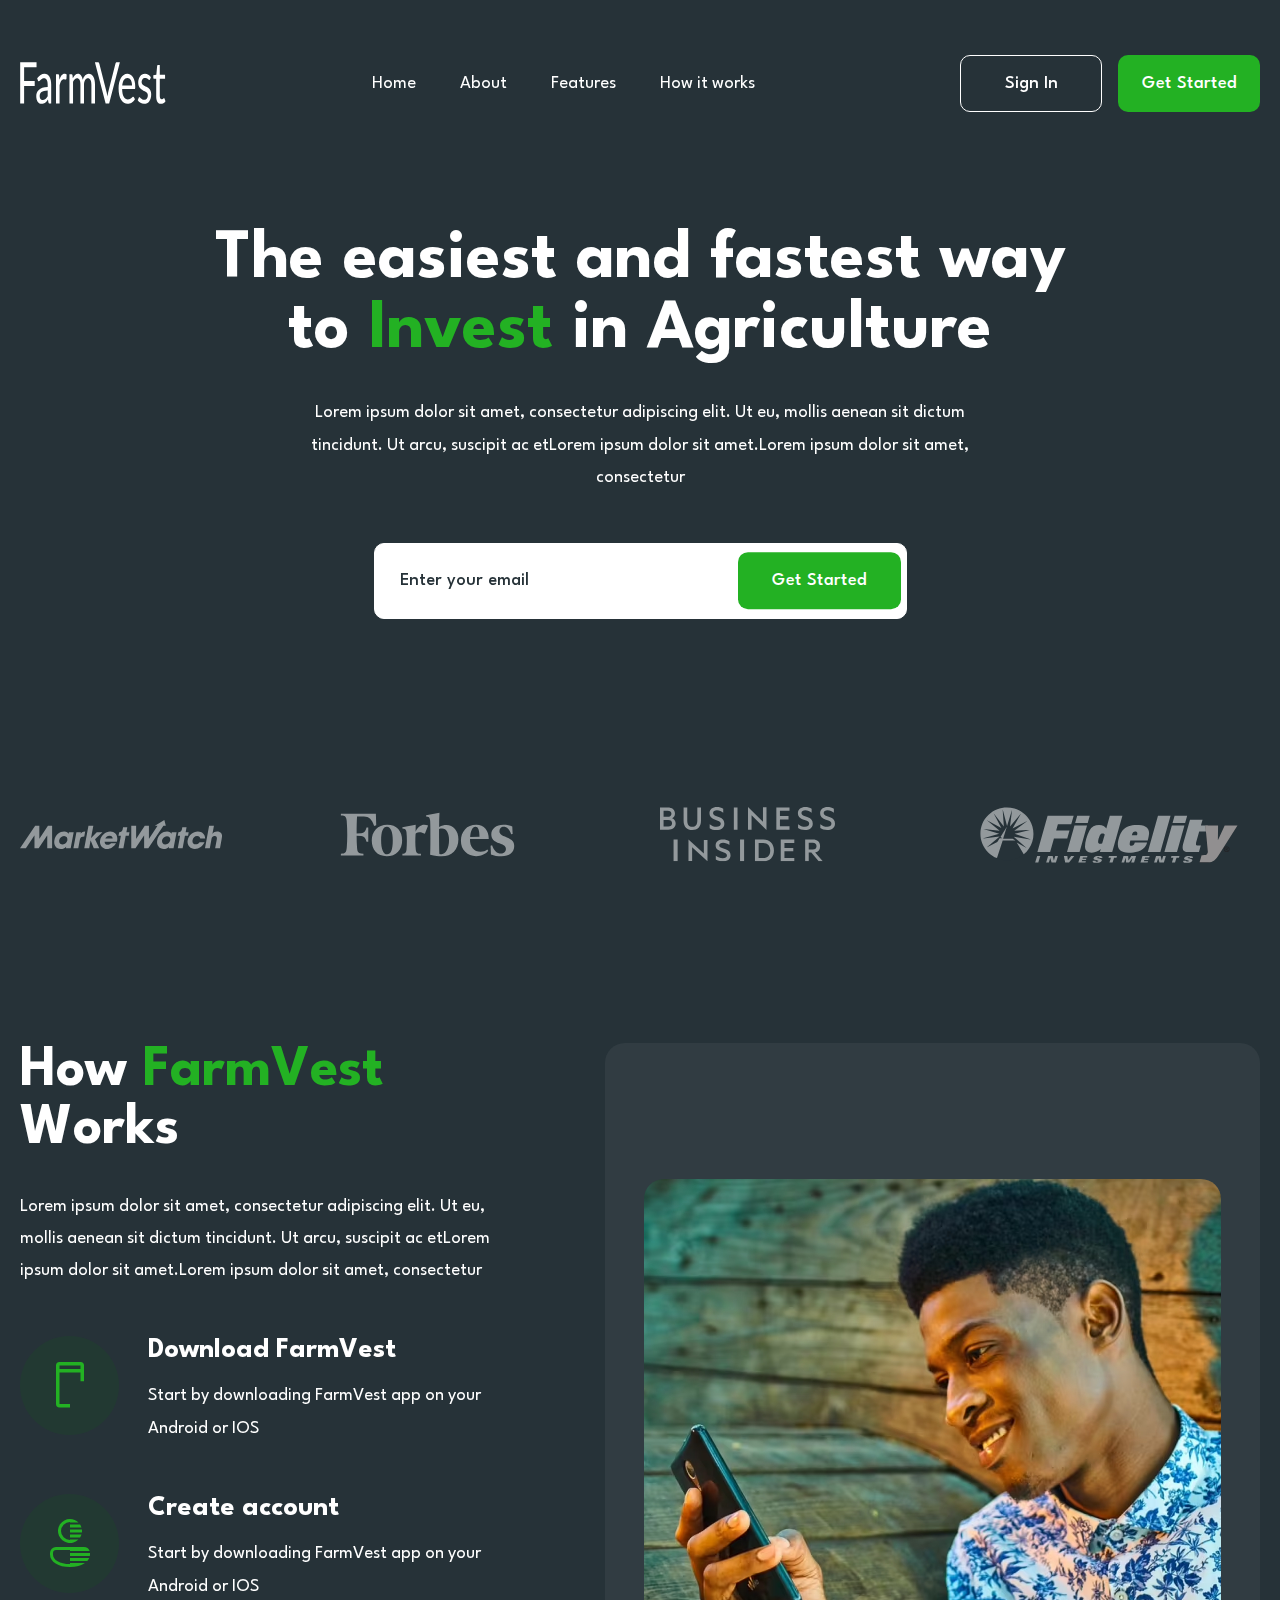
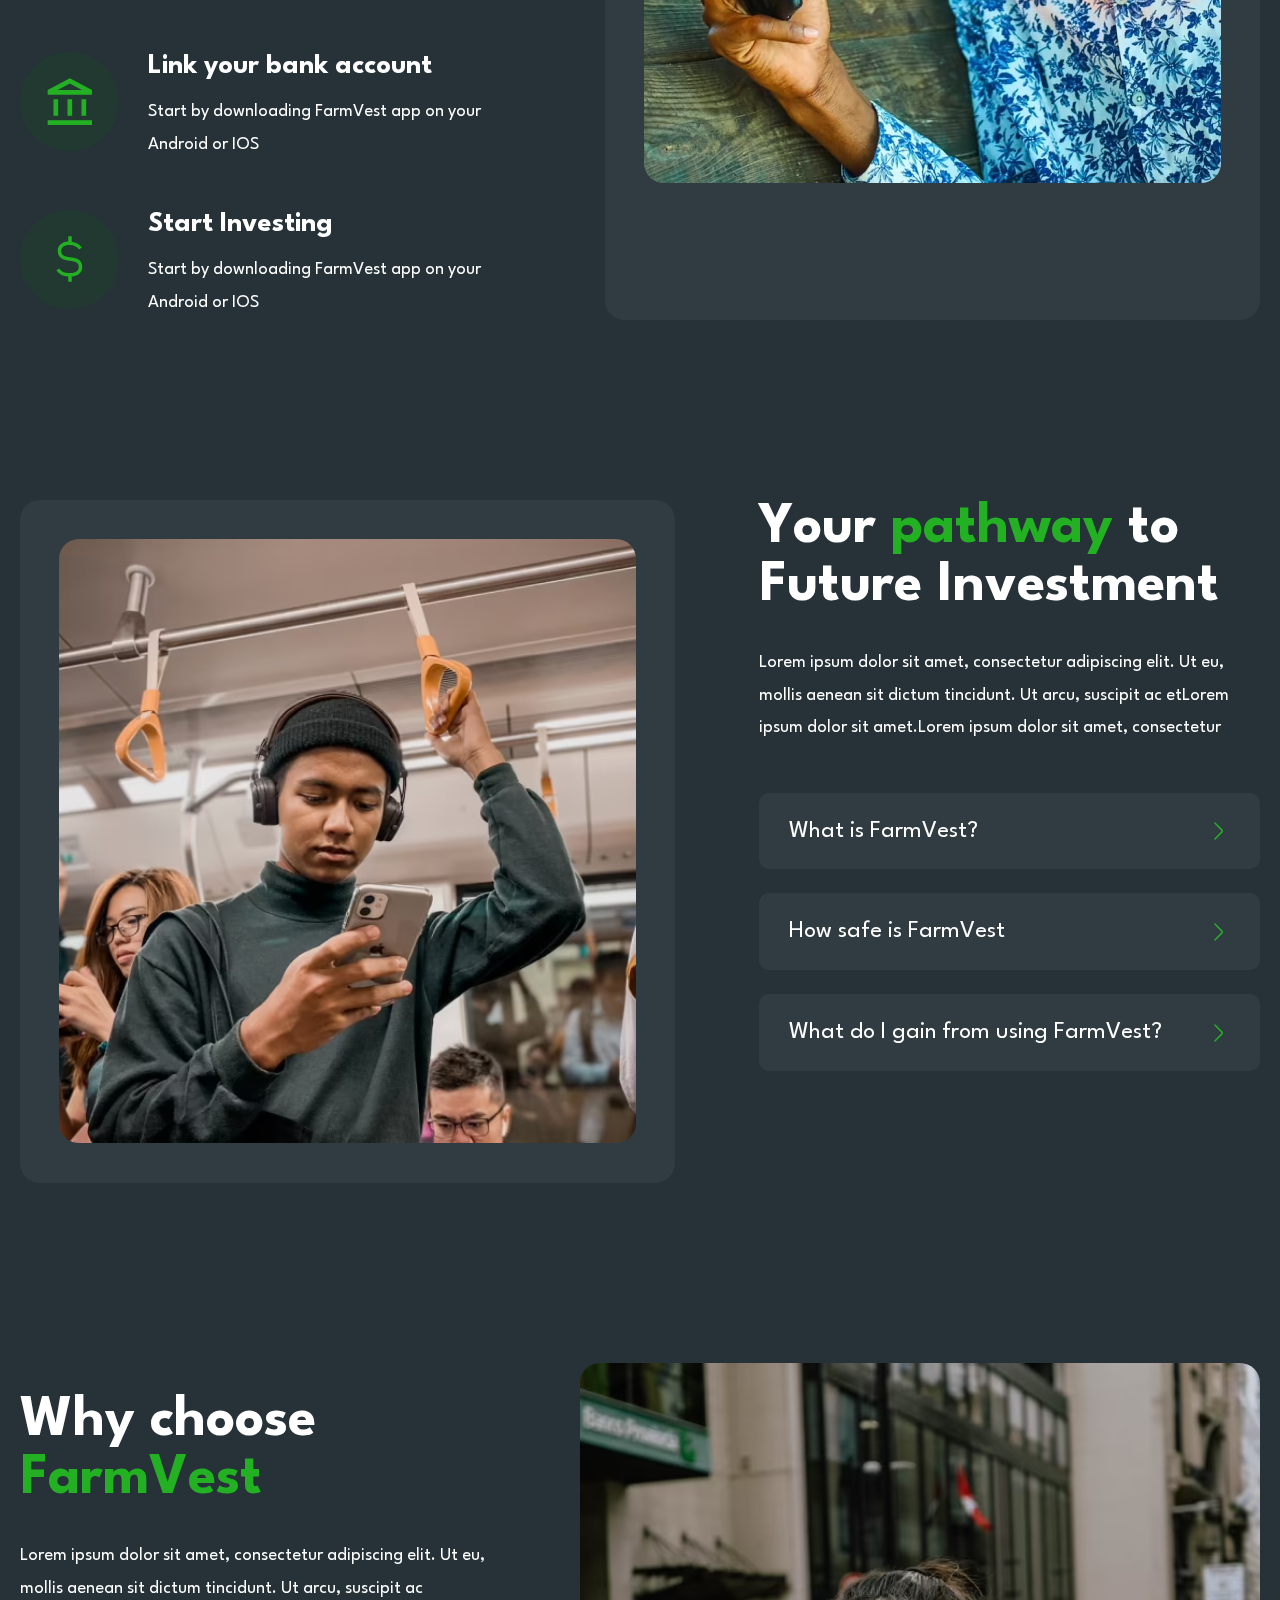
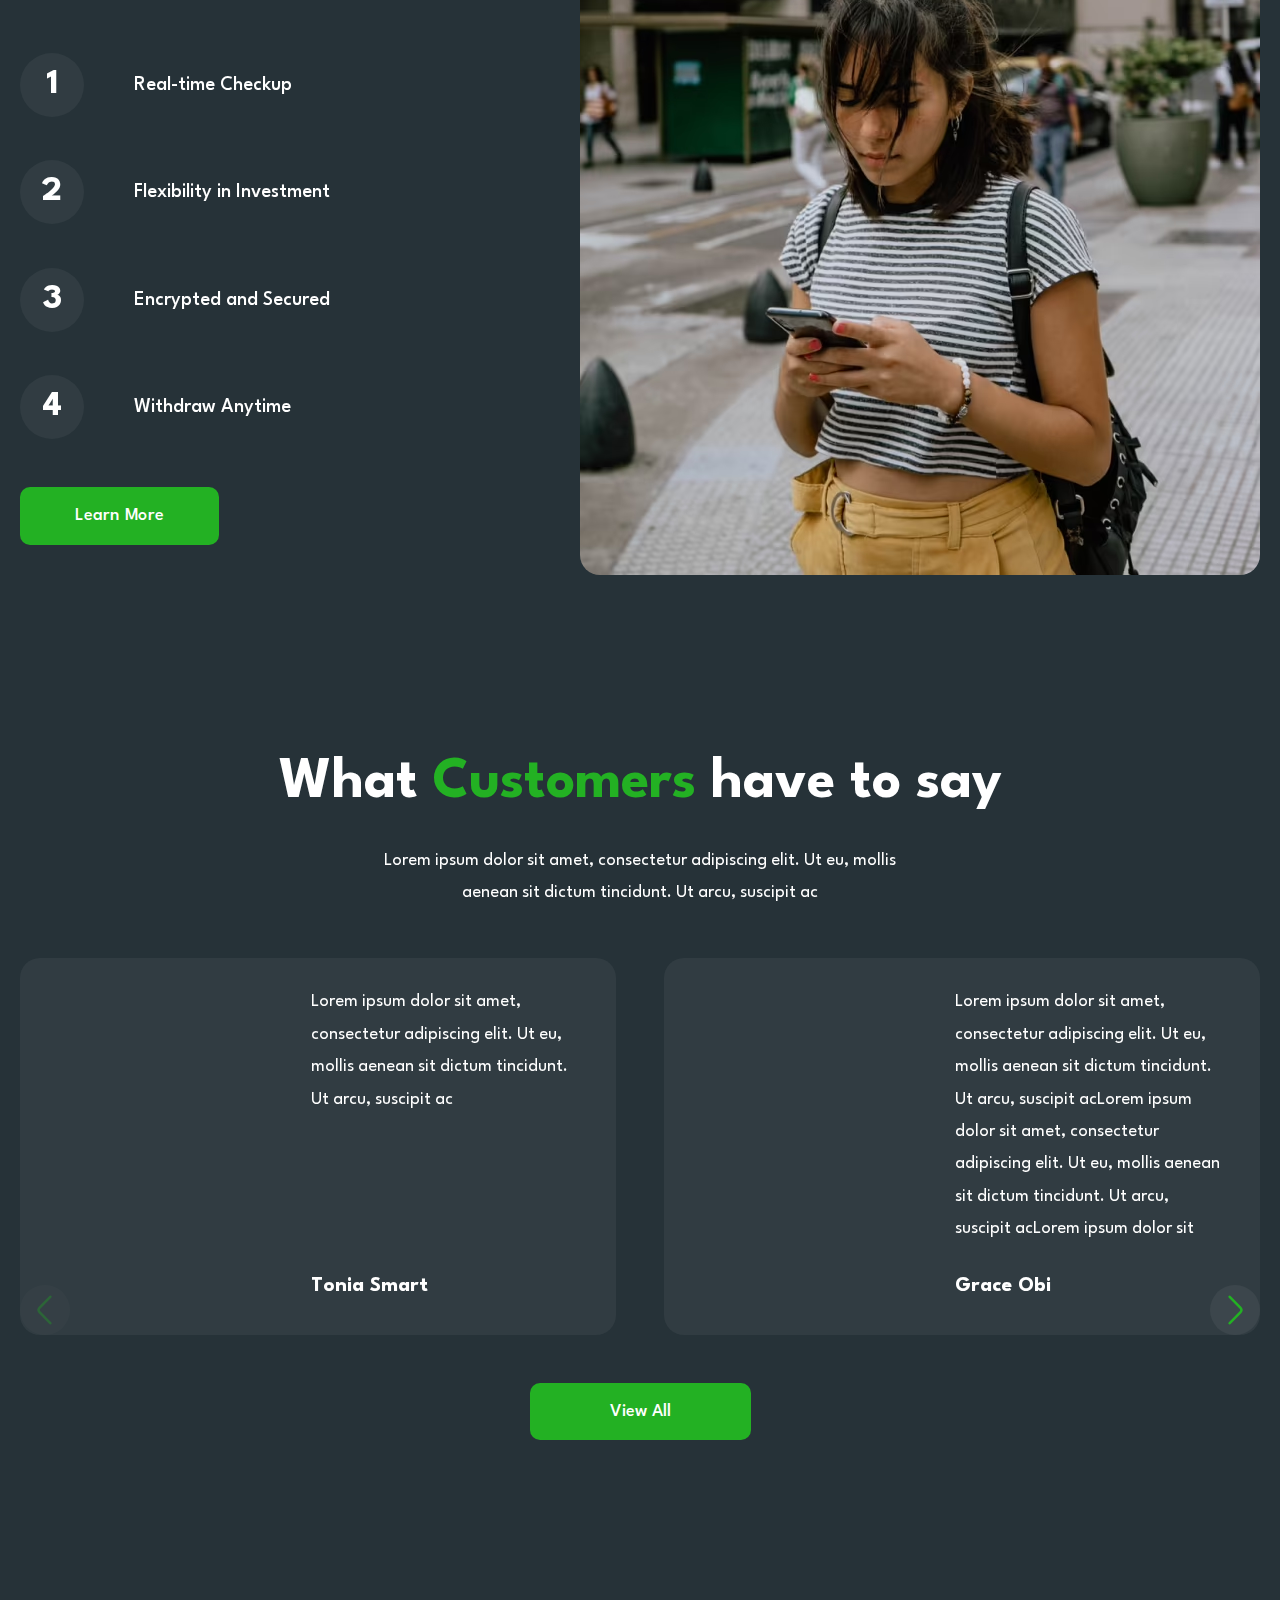
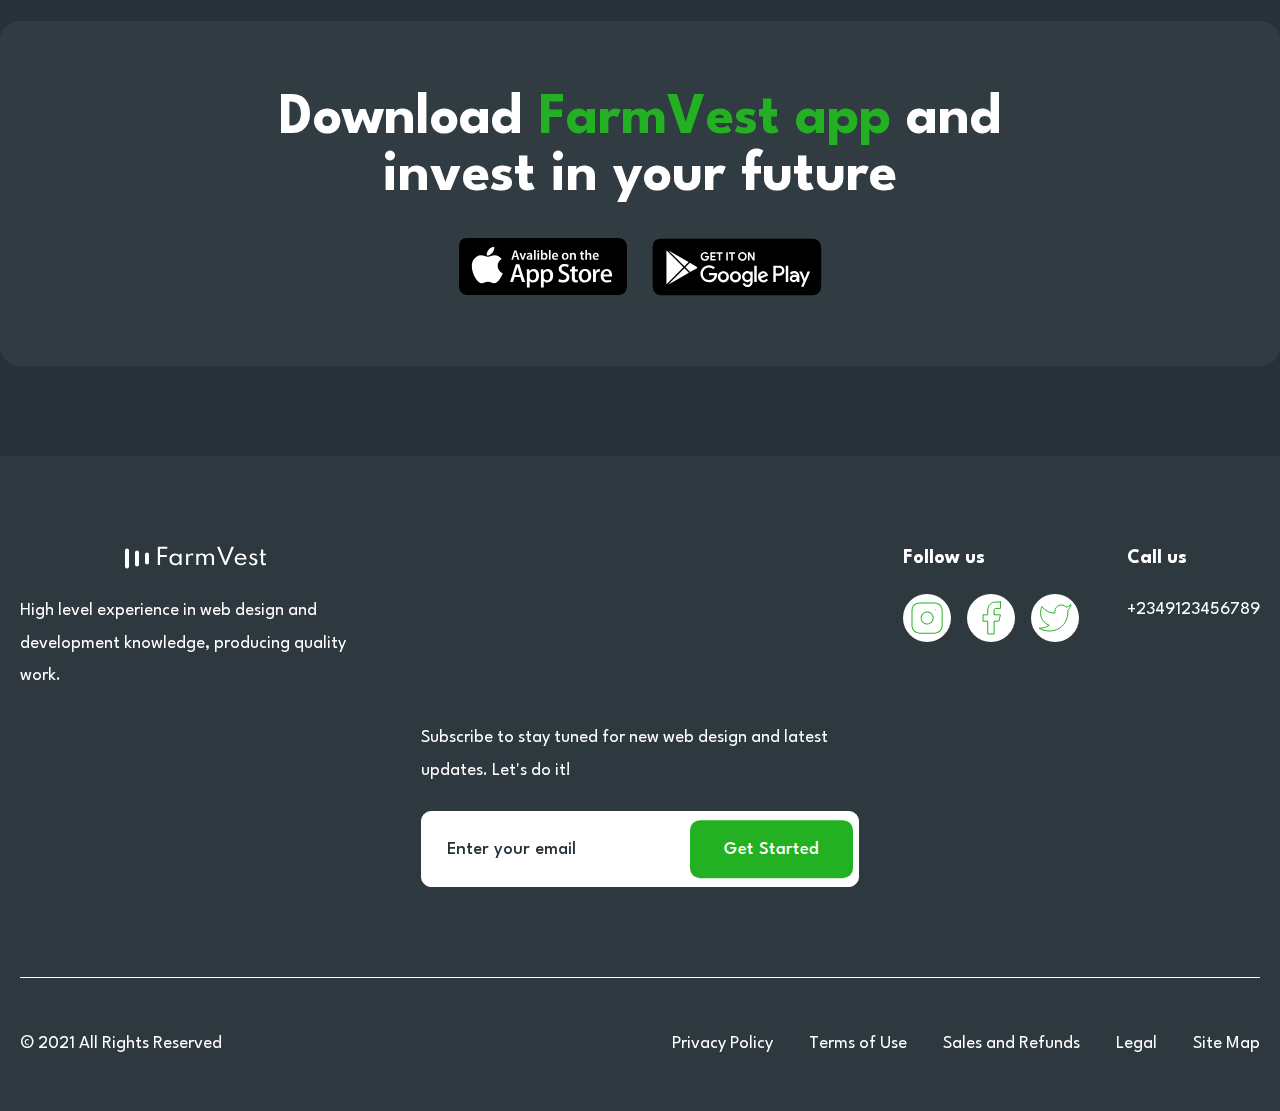
==== commit 9a12cb69: "finish" ====
--- a/index.html
+++ b/index.html
@@ -53,17 +53,6 @@
 					<li class="banner__item swiper-slide"><img src="img/svg/brands/Fidelity.svg" alt="Fidelity"></li>
 					<li class="banner__item swiper-slide"><img src="img/svg/brands/Wired.svg" alt="Wired"></li>
 				</ul>
-			</div>
-			<div class="banner__decor">
-				<img class="banner__ellipse" src="img/svg/banner/Ellipse.svg" alt="#">
-				<!-- <img class="banner__ellipse-2" src="img/svg/banner/Ellipse.svg" alt="#"> -->
-				<!-- <img class="banner__ellipse-S" src="img/svg/banner/Ellipse_S.svg" alt="#"> -->
-				<!-- <img class="banner__ellipse-S-bg" src="img/svg/banner/Ellipse_S_bg.svg" alt="#"> -->
-				<!-- <img class="banner__dollar" src="img/svg/banner/$.svg" alt="#"> -->
-				<!-- <img class="banner__star" src="img/svg/banner/Star.svg" alt="#"> -->
-				<!-- <img class="banner__star-bg" src="img/svg/banner/Star_bg.svg" alt="#"> -->
-				<!-- <img class="banner__baп" src="img/svg/banner/baп.svg" alt="#"> -->
-				<!-- <img class="banner__tabler" src="img/svg/banner/tabler.svg" alt="#"> -->
 			</div>
 		</div>
 	</section>
@@ -267,7 +256,16 @@
 				</div>
 			</div>
 		</div>
-		<div class="footer__bottom"></div>
+		<div class="footer__bottom">
+			<span class="footer__copyright">© 2021 All Rights Reserved</span>
+			<ul class="footer__list">
+				<li class="footer__item"><a href="#!" class="footer__link">Privacy Policy</a></li>
+				<li class="footer__item"><a href="#!" class="footer__link">Terms of Use</a></li>
+				<li class="footer__item"><a href="#!" class="footer__link">Sales and Refunds</a></li>
+				<li class="footer__item"><a href="#!" class="footer__link">Legal</a></li>
+				<li class="footer__item"><a href="#!" class="footer__link">Site Map</a></li>
+			</ul>
+		</div>
 	</div>
 </footer></div>
 	<script src="scripts/swiper-bundle.min.js"></script>
--- a/css/main.min.css
+++ b/css/main.min.css
@@ -1,2 +1,2 @@
-html{-webkit-box-sizing:border-box;box-sizing:border-box;scroll-behavior:smooth;height:100%}*,*::before,*::after{-webkit-box-sizing:inherit;box-sizing:inherit}:where(ul,ol):where([class]){padding-left:0}:where(blockquote,figure):where([class]){margin:0}:where(h1,h2,h3,h4,h5,h6,p,ul,ol,dl):where([class]){margin-block:0}:where(dd[class]){margin-left:0}:where(ul[class]){list-style:none}:where(button):where([class]){color:inherit;font-size:inherit}a{color:inherit;text-decoration:none}img,svg{display:block;max-width:100%}input,textarea,select,button{font-family:inherit}@media(prefers-reduced-motion: reduce){*{-webkit-animation-duration:.01ms !important;animation-duration:.01ms !important;-webkit-animation-iteration-count:1 !important;animation-iteration-count:1 !important;-webkit-transition-duration:.01ms !important;transition-duration:.01ms !important;scroll-behavior:auto !important}}@font-face{font-family:"Spartan";font-display:swap;src:url("../fonts/LeagueSpartan-Bold.woff2") format("woff2");font-weight:700;font-style:normal}@font-face{font-family:"Spartan";font-display:swap;src:url("../fonts/LeagueSpartan-Medium.woff2") format("woff2");font-weight:500;font-style:normal}@font-face{font-family:"Spartan";font-display:swap;src:url("../fonts/LeagueSpartan-Regular.woff2") format("woff2");font-weight:400;font-style:normal}:root{--bg: #263238;--bgContent: rgba(255, 255, 255, 0.05);--main-color: #fff;--second-color: #23b123;--transition: 0.3s linear;--transitionLong: 0.5s linear;--index: calc(1vw + 1vh);--font: "Spartan", "Helvetica Neue", Helvetica, sans-serif}html{scroll-padding-top:20px}.body{position:relative;overflow-x:clip;min-height:100%;margin:0;padding:0;border:0;font-family:var(--font);font-size:18px;font-weight:400;line-height:1.8;color:var(--main-color);background-color:var(--bg)}@media(max-width: 767.98px){.body{font-size:clamp(16px,2.3438110367vw,18px)}}.body.menu-active{overflow-y:hidden}@media(max-width: 1023.98px){.body.menu-active{padding-right:4px}}.wrapper{position:relative}[class*=__container]{max-width:1460px;margin:0 auto;padding-inline:20px}@media(max-width: 1023.98px){[class*=__container]{padding-inline:10px}}::-webkit-scrollbar{background-color:rgba(0,0,0,0);width:7px}@media(max-width: 767.98px){::-webkit-scrollbar{width:4px}}::-webkit-scrollbar-thumb{border-radius:10px;background-color:var(--main-color)}*{scrollbar-color:var(--main-color) transporent;scrollbar-width:thin}svg *[fill]{fill:currentColor}svg *[stroke]{stroke:currentColor}.visually-hidden{position:absolute !important;width:1px !important;height:1px !important;margin:-1px !important;border:0 !important;padding:0 !important;white-space:nowrap !important;-webkit-clip-path:inset(100%) !important;clip-path:inset(100%) !important;clip:rect(0 0 0 0) !important;overflow:hidden !important}.btn{display:-webkit-inline-box;display:-ms-inline-flexbox;display:inline-flex;-webkit-box-pack:center;-ms-flex-pack:center;justify-content:center;-webkit-box-align:center;-ms-flex-align:center;align-items:center;min-height:64px;border-radius:10px;border:1px solid var(--main-color);background-color:rgba(0,0,0,0);font-weight:500;line-height:normal;white-space:nowrap;cursor:pointer;position:relative}.btn::before{content:"";position:absolute;bottom:30%;left:10%;width:80%;height:1px;background-color:var(--main-color);-webkit-transform:scale(0);-ms-transform:scale(0);transform:scale(0);-webkit-transition:-webkit-transform var(--transition);transition:-webkit-transform var(--transition);transition:transform var(--transition);transition:transform var(--transition), -webkit-transform var(--transition)}@media(any-hover){.btn:hover::before{-webkit-transform:scale(1);-ms-transform:scale(1);transform:scale(1)}}@media(max-width: 1420px){.btn{min-height:clamp(50px,4.5070422535vw,64px)}}.btn--green{background-color:var(--second-color);border:0}.title{font-size:64px;line-height:1;font-weight:700}.title:not(:last-child){margin-bottom:32px}@media(max-width: 1420px){.title{font-size:clamp(30px,4.5070422535vw,64px)}}.title__span{color:var(--second-color)}.text:not(:last-child){margin-bottom:48px}@media(max-width: 1023.98px){.text:not(:last-child){margin-bottom:clamp(20px,4.6875915545vw,48px)}}.img-block{display:-webkit-box;display:-ms-flexbox;display:flex;-webkit-box-align:center;-ms-flex-align:center;align-items:center;padding:6%;border-radius:20px;background:var(--bgContent);-webkit-transition:max-width var(--transitionLong);transition:max-width var(--transitionLong)}@media(max-width: 1023.98px){.img-block{max-width:70%}}@media(max-width: 767.98px){.img-block{max-width:85%}}@media(max-width: 574.98px){.img-block{max-width:100%}}.img-block img{border-radius:20px;-o-object-fit:cover;object-fit:cover}@media(max-width: 1023.98px){.img-block img{height:clamp(300px,46.47vw,604px)}}.header{position:fixed;top:0;left:0;width:100%;z-index:100;-webkit-transition:background-color .2s;transition:background-color .2s}.header.header--scrolling{background-color:var(--bg)}@media(max-width: 1023.98px){.header::before{content:"";position:absolute;inset:0;z-index:200;background-color:var(--bg);-webkit-transform:translate(100%);-ms-transform:translate(100%);transform:translate(100%);-webkit-transition:-webkit-transform var(--transition);transition:-webkit-transform var(--transition);transition:transform var(--transition);transition:transform var(--transition), -webkit-transform var(--transition);margin-right:5px}.menu-active .header::before{-webkit-transform:translate(0);-ms-transform:translate(0);transform:translate(0)}}.header__container{max-width:1660px;display:-webkit-box;display:-ms-flexbox;display:flex;-webkit-box-align:center;-ms-flex-align:center;align-items:center;-webkit-column-gap:30px;-moz-column-gap:30px;column-gap:30px;min-height:clamp(50px,12.676056338vw,180px);padding-top:5px;-webkit-transition:min-height var(--transition);transition:min-height var(--transition)}.header.header--scrolling .header__container{min-height:50px}@media(max-width: 1023.98px){.header__container{-ms-flex-wrap:wrap;flex-wrap:wrap;-webkit-box-pack:justify;-ms-flex-pack:justify;justify-content:space-between;row-gap:30px}}.header__logo{position:relative;z-index:200;-ms-flex-negative:0;flex-shrink:0;-ms-flex-preferred-size:146px;flex-basis:146px}@media(max-width: 1023.98px){.header__logo{-ms-flex-preferred-size:clamp(100px,14.2580909783vw,146px);flex-basis:clamp(100px,14.2580909783vw,146px)}.header__logo img{height:clamp(30px,4.1993007676vw,43px)}}.header__menu,.header .menu{-webkit-box-flex:1;-ms-flex-positive:1;flex-grow:1}@media(max-width: 1023.98px){.header__menu,.header .menu{overflow-y:auto;position:fixed;z-index:150;inset:0;padding:150px 0 30px;-webkit-transform:translateX(100%);-ms-transform:translateX(100%);transform:translateX(100%);-webkit-transition:-webkit-transform .4s linear;transition:-webkit-transform .4s linear;transition:transform .4s linear;transition:transform .4s linear, -webkit-transform .4s linear;background-color:var(--bg)}.header__menu.menu-active,.header .menu.menu-active{-webkit-transform:translateX(0);-ms-transform:translateX(0);transform:translateX(0)}}.header__menu__list,.header .menu__list{display:-webkit-box;display:-ms-flexbox;display:flex;-ms-flex-wrap:wrap;flex-wrap:wrap;-webkit-column-gap:44px;-moz-column-gap:44px;column-gap:44px;row-gap:30px;margin-left:463px}@media(max-width: 1660px){.header__menu__list,.header .menu__list{-webkit-box-pack:center;-ms-flex-pack:center;justify-content:center;margin-left:0}}@media(max-width: 1023.98px){.header__menu__list,.header .menu__list{-ms-flex-wrap:nowrap;flex-wrap:nowrap;-webkit-box-pack:start;-ms-flex-pack:start;justify-content:flex-start;-webkit-box-align:center;-ms-flex-align:center;align-items:center;-webkit-box-orient:vertical;-webkit-box-direction:normal;-ms-flex-direction:column;flex-direction:column;margin-bottom:40px}}.header__menu__item,.header .menu__item{display:-webkit-box;display:-ms-flexbox;display:flex;-webkit-box-align:center;-ms-flex-align:center;align-items:center}.header__menu__link,.header .menu__link{padding-block:7px;white-space:nowrap;position:relative;line-height:1}.header__menu__link::before,.header .menu__link::before{content:"";position:absolute;bottom:0;left:0;width:100%;height:1px;background-color:var(--main-color);-webkit-transform:scale(0);-ms-transform:scale(0);transform:scale(0);-webkit-transition:-webkit-transform var(--transition);transition:-webkit-transform var(--transition);transition:transform var(--transition);transition:transform var(--transition), -webkit-transform var(--transition)}@media(any-hover){.header__menu__link:hover::before,.header .menu__link:hover::before{-webkit-transform:scale(1);-ms-transform:scale(1);transform:scale(1)}}@media(max-width: 1023.98px){.header__menu__link,.header .menu__link{font-size:28px}}.header__active{display:-webkit-box;display:-ms-flexbox;display:flex;-webkit-column-gap:16px;-moz-column-gap:16px;column-gap:16px;position:relative;z-index:200}@media(max-width: 1023.98px){.header__active{-webkit-box-flex:1;-ms-flex-positive:1;flex-grow:1;-webkit-box-pack:end;-ms-flex-pack:end;justify-content:flex-end}}@media(max-width: 574.98px){.header__active{display:none}}.header__active--menu{display:none}@media(max-width: 574.98px){.header__active--menu{display:-webkit-box;display:-ms-flexbox;display:flex;-webkit-box-pack:center;-ms-flex-pack:center;justify-content:center}}.header__btn{width:142px}@media(max-width: 767.98px){.header__btn{width:clamp(120px,18.4900648454vw,142px)}}.burger-btn{display:none}@media(max-width: 1023.98px){.burger-btn{position:relative;z-index:200;display:block;width:30px;height:20px;background-color:rgba(0,0,0,0);border:0}}@media(max-width: 1023.98px)and (any-hover){.burger-btn:hover{cursor:pointer}}@media(max-width: 1023.98px){.burger-btn span,.burger-btn::before,.burger-btn::after{content:"";position:absolute;right:0;width:100%;height:2px;background-color:#fff;-webkit-transition:all .3s ease 0s;transition:all .3s ease 0s}.burger-btn::before{top:0}.burger-btn::after{bottom:0}.burger-btn span{top:calc(50% - 1px)}}.burger-btn.menu-active span{width:0}.burger-btn.menu-active::before{top:calc(50% - 1px);-webkit-transform:rotate(-45deg);-ms-transform:rotate(-45deg);transform:rotate(-45deg)}.burger-btn.menu-active::after{bottom:calc(50% - 1px);-webkit-transform:rotate(45deg);-ms-transform:rotate(45deg);transform:rotate(45deg)}.main__banner{padding-top:clamp(100px,17.6056338028vw,250px);padding-bottom:clamp(50px,7.0422535211vw,100px)}.main__how,.main__pathway,.main__why,.main__what,.main__app{padding-block:clamp(50px,7.0422535211vw,100px)}.banner__container{position:relative}.banner__text-block{display:-webkit-box;display:-ms-flexbox;display:flex;-webkit-box-orient:vertical;-webkit-box-direction:normal;-ms-flex-direction:column;flex-direction:column;-webkit-box-align:center;-ms-flex-align:center;align-items:center;text-align:center;margin-bottom:clamp(30px,14.7183098592vw,209px)}.banner__title{max-width:923px;font-size:70px;margin-bottom:70px}@media(max-width: 1023.98px){.banner__title{font-size:clamp(32px,6.836071017vw,70px);margin-bottom:clamp(30px,6.836071017vw,70px)}}.banner__text{max-width:725px}.banner__form{position:relative}.banner__input{width:533px;min-height:76px;padding-left:25px;padding-right:183px;border-radius:10px;border:1px solid var(--main-color);background:var(--main-color);font-size:inherit;font-weight:500;line-height:1}.banner__input::-webkit-input-placeholder{color:var(--bg)}.banner__input::-moz-placeholder{color:var(--bg)}.banner__input:-ms-input-placeholder{color:var(--bg)}.banner__input::-ms-input-placeholder{color:var(--bg)}.banner__input::placeholder{color:var(--bg)}@media(max-width: 1023.98px){.banner__input{width:clamp(350px,52.0517978867vw,533px);min-height:clamp(60px,7.4220199613vw,76px);padding-right:clamp(140px,17.8714428016vw,183px)}}@media(max-width: 574.98px){.banner__input{-webkit-transition:width .2s linear;transition:width .2s linear;width:80vw}}@media(max-width: 424.98px){.banner__input{width:calc(100vw - 20px)}}.banner__btn{position:absolute;top:50%;-webkit-transform:translateY(-50%);-ms-transform:translateY(-50%);transform:translateY(-50%);right:6px;width:163px}@media(max-width: 1023.98px){.banner__btn{width:clamp(120px,15.9182796539vw,163px)}}.banner__swiper.swiper{z-index:-1}.banner__list.swiper-wrapper{-webkit-box-align:center;-ms-flex-align:center;align-items:center}@media(min-width: 1461px){.banner__list.swiper-wrapper{display:grid;grid-template-columns:repeat(5, 1fr);-webkit-column-gap:108px;-moz-column-gap:108px;column-gap:108px}}.banner__decor{position:absolute;z-index:-1;inset:0}.banner__decor img{position:absolute}@media(max-width: 1023.98px){.banner__decor{display:none}}.banner__ellipse{top:0;left:20px;-webkit-transform:translate(-71.96%, -78.11%);-ms-transform:translate(-71.96%, -78.11%);transform:translate(-71.96%, -78.11%);width:585px;height:585px}.banner__ellipse-2{top:-28.03%;left:-21.88%;width:585px;height:585px}.how__container{display:grid;grid-template-columns:40.42% 52.81%;-webkit-box-pack:justify;-ms-flex-pack:justify;justify-content:space-between;-webkit-column-gap:20px;-moz-column-gap:20px;column-gap:20px}@media(max-width: 1023.98px){.how__container{grid-template-columns:1fr;justify-items:center;row-gap:30px}}@media(max-width: 1023.98px){.how__text-block{display:grid;text-align:center}}.how__list{display:-webkit-box;display:-ms-flexbox;display:flex;-webkit-box-orient:vertical;-webkit-box-direction:normal;-ms-flex-direction:column;flex-direction:column;row-gap:48px;max-width:85.36%}@media(max-width: 1420px){.how__list{max-width:100%}}@media(max-width: 1023.98px){.how__list{justify-self:center;row-gap:clamp(20px,4.6875915545vw,48px)}}.how__item{display:grid;grid-template-columns:110px 1fr;min-height:110px;-webkit-column-gap:32px;-moz-column-gap:32px;column-gap:32px}@media(max-width: 1420px){.how__item{grid-template-columns:clamp(70px,7.7464788732vw,110px) 1fr;-webkit-column-gap:clamp(20px,2.2535211268vw,32px);-moz-column-gap:clamp(20px,2.2535211268vw,32px);column-gap:clamp(20px,2.2535211268vw,32px)}}@media(max-width: 767.98px){.how__item{grid-template-columns:1fr;-webkit-box-pack:center;-ms-flex-pack:center;justify-content:center;row-gap:20px}}.how__item::before{content:"";grid-row:span 2;width:110px;aspect-ratio:1/1;border-radius:50%;background-color:rgba(0,128,0,.1);background-position:50%;background-repeat:no-repeat}@media(max-width: 1420px){.how__item::before{width:clamp(70px,7.7464788732vw,110px)}}@media(max-width: 767.98px){.how__item::before{grid-row:1/2;justify-self:center}}.how__title-item{font-size:28px;font-weight:700;line-height:1;margin-bottom:16px}@media(max-width: 767.98px){.how__title-item{font-size:clamp(22px,3.6459282794vw,28px);grid-row:2/3;margin-bottom:0}}@media(max-width: 767.98px){.how__text-item{grid-row:3/4}}.how__item--mobile::before{background-image:url(../img/svg/how/mobile.svg)}.how__item--man::before{background-image:url(../img/svg/how/man.svg)}.how__item--build::before{background-image:url(../img/svg/how/build.svg)}.how__item--dollar::before{background-image:url(../img/svg/how/dollar.svg)}.pathway__container{display:grid;grid-template-columns:52.81% 40.42%;-webkit-box-pack:justify;-ms-flex-pack:justify;justify-content:space-between;-webkit-box-align:stretch;-ms-flex-align:stretch;align-items:stretch;-webkit-column-gap:20px;-moz-column-gap:20px;column-gap:20px}@media(max-width: 1023.98px){.pathway__container{grid-template-columns:1fr;justify-items:center;row-gap:30px}}@media(max-width: 1023.98px){.pathway__img{-webkit-box-ordinal-group:3;-ms-flex-order:2;order:2}}@media(max-width: 1023.98px){.pathway__text-block{-webkit-box-ordinal-group:2;-ms-flex-order:1;order:1;text-align:center}}.pathway__list{display:-webkit-box;display:-ms-flexbox;display:flex;-webkit-box-orient:vertical;-webkit-box-direction:normal;-ms-flex-direction:column;flex-direction:column;row-gap:24px}.pathway__accordion,.pathway .accordion{position:relative;background:rgba(255,255,255,.05);border-radius:10px;-webkit-transition:max-width var(--transitionLong);transition:max-width var(--transitionLong)}@media(max-width: 1023.98px){.pathway__accordion,.pathway .accordion{max-width:70%;margin:0 auto;font-size:clamp(18px,2.3437957773vw,24px)}}@media(max-width: 767.98px){.pathway__accordion,.pathway .accordion{max-width:85%}}@media(max-width: 574.98px){.pathway__accordion,.pathway .accordion{max-width:100%}}.pathway__accordion__btn,.pathway .accordion__btn{position:relative;width:100%;font-size:24px;border:0;padding:24px 65px 24px 30px;background:0;text-align:left;-webkit-transition:max-width var(--transitionLong);transition:max-width var(--transitionLong);line-height:1.2}.pathway__accordion__btn::before,.pathway .accordion__btn::before{content:"";position:absolute;top:calc(50% - 12px);right:30px;width:24px;aspect-ratio:1/1;background:url(../img/svg/ico/arrow.svg) 50% no-repeat;-webkit-transform:rotate(-90deg);-ms-transform:rotate(-90deg);transform:rotate(-90deg);-webkit-transition:-webkit-transform var(--transition);transition:-webkit-transform var(--transition);transition:transform var(--transition);transition:transform var(--transition), -webkit-transform var(--transition)}@media(max-width: 1023.98px){.pathway__accordion__btn::before,.pathway .accordion__btn::before{right:15px}}@media(max-width: 1023.98px){.pathway__accordion__btn,.pathway .accordion__btn{padding:15px;padding-right:40px}}.pathway__accordion__content,.pathway .accordion__content{-webkit-transition:all var(--transitionLong);transition:all var(--transitionLong);opacity:0;overflow:hidden;max-height:0;will-change:max-height;padding-inline:30px;text-align:left}@media(max-width: 1023.98px){.pathway__accordion__content,.pathway .accordion__content{padding-inline:15px}}.accordion--active .accordion__btn{top:calc(50% - 15px)}.accordion--active .accordion__content{opacity:1;padding-bottom:24px}.accordion--active .accordion__btn::before{top:calc(50% - 12px);-webkit-transform:rotate(0);-ms-transform:rotate(0);transform:rotate(0)}.why__container{display:-webkit-box;display:-ms-flexbox;display:flex;-webkit-box-pack:justify;-ms-flex-pack:justify;justify-content:space-between;-webkit-box-align:center;-ms-flex-align:center;align-items:center;-webkit-column-gap:20px;-moz-column-gap:20px;column-gap:20px}@media(max-width: 1023.98px){.why__container{-webkit-box-orient:vertical;-webkit-box-direction:normal;-ms-flex-direction:column;flex-direction:column;row-gap:30px}}.why__text-block{-ms-flex-preferred-size:39.64%;flex-basis:39.64%}@media(max-width: 1023.98px){.why__text-block{width:100%;text-align:center}}.why__list{counter-reset:myCounter;list-style:none;margin-bottom:48px;-webkit-transition:max-width var(--transitionLong);transition:max-width var(--transitionLong)}@media(max-width: 1023.98px){.why__list{max-width:70%;margin:0 auto;margin-bottom:clamp(30px,4.6875915545vw,48px);font-size:clamp(18px,2.3437957773vw,24px);-moz-text-align-last:left;text-align-last:left}}@media(max-width: 767.98px){.why__list{max-width:85%}}@media(max-width: 574.98px){.why__list{max-width:100%}}.why__item-list{min-height:64px;font-size:20px;font-weight:500;line-height:1;display:-webkit-box;display:-ms-flexbox;display:flex;-webkit-box-align:center;-ms-flex-align:center;align-items:center;text-align:left}.why__item-list:not(:last-child){margin-bottom:48px}@media(max-width: 1023.98px){.why__item-list:not(:last-child){margin-bottom:clamp(30px,4.6875915545vw,48px)}}.why__item-list::before{counter-increment:myCounter;content:counter(myCounter);width:64px;aspect-ratio:1/1;border-radius:50%;background-color:var(--bgContent);display:-webkit-inline-box;display:-ms-inline-flexbox;display:inline-flex;-webkit-box-pack:center;-ms-flex-pack:center;justify-content:center;-webkit-box-align:center;-ms-flex-align:center;align-items:center;margin-right:50px;font-size:36px;font-weight:700;line-height:1}@media(max-width: 1023.98px){.why__item-list::before{margin-right:clamp(20px,4.8829078693vw,50px)}}.why__btn{padding-inline:55px;-webkit-transition:width var(--transitionLong);transition:width var(--transitionLong)}@media(max-width: 1023.98px){.why__btn{padding-inline:clamp(30px,5.3711986562vw,55px)}}@media(max-width: 574.98px){.why__btn{width:100%}}.why__img-block{border-radius:20px;-webkit-transition:max-width var(--transitionLong);transition:max-width var(--transitionLong)}@media(max-width: 1023.98px){.why__img-block{max-width:70%}}@media(max-width: 767.98px){.why__img-block{max-width:85%}}@media(max-width: 574.98px){.why__img-block{max-width:100%}}.why__img-block img{border-radius:20px;-o-object-fit:cover;object-fit:cover}@media(max-width: 1023.98px){.why__img-block img{height:clamp(300px,46.47vw,604px)}}.what__container{display:-webkit-box;display:-ms-flexbox;display:flex;-webkit-box-orient:vertical;-webkit-box-direction:normal;-ms-flex-direction:column;flex-direction:column;-webkit-box-align:center;-ms-flex-align:center;align-items:center}.what__text-block{text-align:center;margin-bottom:48px}@media(max-width: 1023.98px){.what__text-block{margin-bottom:clamp(20px,4.6875915545vw,48px)}}.what__text{max-width:563px;margin:0 auto}.what__swiper,.what .swiper{max-width:100%;margin-bottom:48px}.what__swiper__slide,.what__swiper .swiper-slide,.what .swiper__slide,.what .swiper .swiper-slide{border-radius:20px;background-color:var(--bgContent);display:-webkit-box;display:-ms-flexbox;display:flex;overflow:hidden;height:auto}@media(max-width: 1023.98px){.what__swiper__slide,.what__swiper .swiper-slide,.what .swiper__slide,.what .swiper .swiper-slide{-webkit-box-orient:vertical;-webkit-box-direction:normal;-ms-flex-direction:column;flex-direction:column;row-gap:clamp(15px,2.9297447216vw,30px)}}.what__swiper__img,.what .swiper__img{-ms-flex-preferred-size:44%;flex-basis:44%}@media(max-width: 1023.98px){.what__swiper__img,.what .swiper__img{-ms-flex-preferred-size:auto;flex-basis:auto;-webkit-box-align:start;-ms-flex-align:start;align-items:flex-start;max-height:clamp(200px,29.2974472158vw,300px)}}.what__swiper__img img,.what .swiper__img img{width:100%;height:100%;-o-object-fit:cover;object-fit:cover;border-radius:20px 0 0 20px}@media(max-width: 1023.98px){.what__swiper__img img,.what .swiper__img img{border-radius:20px 20px 0 0}}.what__swiper__body,.what .swiper__body{padding-block:clamp(15px,2.2535211268vw,32px)}.what__swiper__text-block,.what .swiper__text-block{-webkit-box-flex:1;-ms-flex:1 1 46%;flex:1 1 46%;display:-webkit-box;display:-ms-flexbox;display:flex;-webkit-box-orient:vertical;-webkit-box-direction:normal;-ms-flex-direction:column;flex-direction:column;-webkit-box-sizing:border-box;box-sizing:border-box;padding:clamp(15px,2.2535211268vw,32px);max-height:377px}@media(max-width: 1023.98px){.what__swiper__text-block,.what .swiper__text-block{-ms-flex-preferred-size:auto;flex-basis:auto;max-height:clamp(200px,24.4145393465vw,250px);padding-top:0}}.what__swiper__comment,.what .swiper__comment{-webkit-box-flex:1;-ms-flex-positive:1;flex-grow:1;margin-bottom:15px;overflow-y:auto;padding-right:10px}@media(max-width: 767.98px){.what__swiper__comment,.what .swiper__comment{line-height:1.4}}.what__swiper__button,.what .swiper__button{top:100%;margin-top:0;width:50px;height:50px;border-radius:50%;background:url(../img/svg/ico/arrow.svg) 50%/30px no-repeat,var(--bgContent)}.what__swiper__button::after,.what .swiper__button::after{display:none}@media(max-width: 1023.98px){.what__swiper__button,.what .swiper__button{display:none}}.what__swiper__button--left,.what .swiper__button--left{-webkit-transform:translateY(-100%) rotate(90deg);-ms-transform:translateY(-100%) rotate(90deg);transform:translateY(-100%) rotate(90deg);left:0}.what__swiper__button--right,.what .swiper__button--right{-webkit-transform:translateY(-100%) rotate(-90deg);-ms-transform:translateY(-100%) rotate(-90deg);transform:translateY(-100%) rotate(-90deg);right:0}.what__btn{width:221px}.app__container{border-radius:20px;background:var(--bgContent);padding-block:70px}@media(max-width: 1023.98px){.app__container{padding-block:clamp(30px,6.836071017vw,70px)}}.app__title{max-width:760px;margin:0 auto;text-align:center}.app__active{display:-webkit-box;display:-ms-flexbox;display:flex;-webkit-box-pack:center;-ms-flex-pack:center;justify-content:center;-webkit-column-gap:25px;-moz-column-gap:25px;column-gap:25px}.footer{padding-top:clamp(50px,7.0422535211vw,100px);padding-bottom:50px}.footer__container{max-width:1660px}.footer__top{display:grid;grid-template-columns:1fr minmax(350px, 533px) 1fr;-webkit-column-gap:40px;-moz-column-gap:40px;column-gap:40px;-webkit-transition:max-width var(--transitionLong);transition:max-width var(--transitionLong)}@media(max-width: 1420px){.footer__top{grid-template-columns:repeat(2, 1fr);row-gap:30px}}@media(max-width: 767.98px){.footer__top{display:-webkit-box;display:-ms-flexbox;display:flex;-webkit-box-orient:vertical;-webkit-box-direction:normal;-ms-flex-direction:column;flex-direction:column;justify-items:center;text-align:center;max-width:85%;margin:0 auto}}@media(max-width: 574.98px){.footer__top{max-width:100%}}.footer__block-logo{max-width:352px;display:-webkit-box;display:-ms-flexbox;display:flex;-webkit-box-orient:vertical;-webkit-box-direction:normal;-ms-flex-direction:column;flex-direction:column;-webkit-box-pack:justify;-ms-flex-pack:justify;justify-content:space-between;row-gap:24px}@media(max-width: 767.98px){.footer__block-logo{max-width:100%}}.footer__logo{-ms-flex-item-align:center;align-self:center;-webkit-transition:color var(--transition);transition:color var(--transition)}@media(any-hover){.footer__logo:hover{color:#23b123}}@media(max-width: 1420px){.footer__form,.footer .form-footer{grid-row:2/3;grid-column:1/-1;justify-self:center}}.footer__form__label,.footer .form-footer__label{display:block;max-width:438px;margin-bottom:24px}@media(max-width: 767.98px){.footer__form__label,.footer .form-footer__label{margin-bottom:clamp(16px,3.1250813823vw,24px);max-width:100%}}.footer__form__send,.footer .form-footer__send{position:relative}.footer__form__input,.footer .form-footer__input{display:block;width:100%;min-height:76px;padding-left:25px;padding-right:183px;border-radius:10px;border:1px solid var(--main-color);background:var(--main-color);font-size:inherit;font-weight:500;line-height:1}.footer__form__input::-webkit-input-placeholder, .footer .form-footer__input::-webkit-input-placeholder{color:var(--bg)}.footer__form__input::-moz-placeholder, .footer .form-footer__input::-moz-placeholder{color:var(--bg)}.footer__form__input:-ms-input-placeholder, .footer .form-footer__input:-ms-input-placeholder{color:var(--bg)}.footer__form__input::-ms-input-placeholder, .footer .form-footer__input::-ms-input-placeholder{color:var(--bg)}.footer__form__input::placeholder,.footer .form-footer__input::placeholder{color:var(--bg)}.footer__form__btn,.footer .form-footer__btn{position:absolute;top:50%;-webkit-transform:translateY(-50%);-ms-transform:translateY(-50%);transform:translateY(-50%);right:6px;width:163px}@media(max-width: 1023.98px){.footer__form__btn,.footer .form-footer__btn{width:clamp(120px,15.9182796539vw,163px)}}.footer__social,.footer .social{justify-self:end;display:-webkit-box;display:-ms-flexbox;display:flex;-webkit-column-gap:48px;-moz-column-gap:48px;column-gap:48px}@media(max-width: 767.98px){.footer__social,.footer .social{max-width:100%;margin:0 auto}}.footer__social__title,.footer .social__title{line-height:1.2;font-size:20px}.footer__social__title:not(:last-child),.footer .social__title:not(:last-child){margin-bottom:24px}.footer__social__list,.footer .social__list{display:-webkit-box;display:-ms-flexbox;display:flex;-webkit-column-gap:16px;-moz-column-gap:16px;column-gap:16px}.footer__social__link,.footer .social__link{width:48px;aspect-ratio:1;display:-webkit-box;display:-ms-flexbox;display:flex;-webkit-box-align:center;-ms-flex-align:center;align-items:center;-webkit-box-pack:center;-ms-flex-pack:center;justify-content:center;border-radius:50%;background-color:#fff;-webkit-transition:background-color var(--transition);transition:background-color var(--transition)}@media(any-hover){.footer__social__link:hover,.footer .social__link:hover{background-color:#23b123}.footer__social__link:hover .social__icon,.footer .social__link:hover .social__icon{color:#fff}}@media(max-width: 767.98px){.footer__social__link,.footer .social__link{width:38px}}.footer__social__icon,.footer .social__icon{color:#23b123;-webkit-transition:color var(--transition);transition:color var(--transition)}@media(max-width: 767.98px){.footer__social__icon,.footer .social__icon{width:26px;aspect-ratio:1}}.footer__social__number,.footer .social__number{-webkit-transition:color var(--transition);transition:color var(--transition)}@media(any-hover){.footer__social__number:hover,.footer .social__number:hover{color:#23b123}}
+html{-webkit-box-sizing:border-box;box-sizing:border-box;scroll-behavior:smooth;height:100%}*,*::before,*::after{-webkit-box-sizing:inherit;box-sizing:inherit}:where(ul,ol):where([class]){padding-left:0}:where(blockquote,figure):where([class]){margin:0}:where(h1,h2,h3,h4,h5,h6,p,ul,ol,dl):where([class]){margin-block:0}:where(dd[class]){margin-left:0}:where(ul[class]){list-style:none}:where(button):where([class]){color:inherit;font-size:inherit}a{color:inherit;text-decoration:none}img,svg{display:block;max-width:100%}input,textarea,select,button{font-family:inherit}@media(prefers-reduced-motion: reduce){*{-webkit-animation-duration:.01ms !important;animation-duration:.01ms !important;-webkit-animation-iteration-count:1 !important;animation-iteration-count:1 !important;-webkit-transition-duration:.01ms !important;transition-duration:.01ms !important;scroll-behavior:auto !important}}@font-face{font-family:"Spartan";font-display:swap;src:url("../fonts/LeagueSpartan-Bold.woff2") format("woff2");font-weight:700;font-style:normal}@font-face{font-family:"Spartan";font-display:swap;src:url("../fonts/LeagueSpartan-Medium.woff2") format("woff2");font-weight:500;font-style:normal}@font-face{font-family:"Spartan";font-display:swap;src:url("../fonts/LeagueSpartan-Regular.woff2") format("woff2");font-weight:400;font-style:normal}:root{--bg: #263238;--bgContent: rgba(255, 255, 255, 0.05);--main-color: #fff;--second-color: #23b123;--transition: 0.3s linear;--transitionLong: 0.5s linear;--index: calc(1vw + 1vh);--font: "Spartan", "Helvetica Neue", Helvetica, sans-serif}html{scroll-padding-top:40px}.body{position:relative;overflow-x:clip;min-height:100%;margin:0;padding:0;border:0;font-family:var(--font);font-size:18px;font-weight:400;line-height:1.8;color:var(--main-color);background-color:var(--bg)}@media(max-width: 767.98px){.body{font-size:clamp(16px,2.3438110367vw,18px)}}.body.menu-active{overflow-y:hidden}@media(max-width: 1023.98px){.body.menu-active{padding-right:4px}}.wrapper{position:relative}[class*=__container]{max-width:1460px;margin:0 auto;padding-inline:20px}@media(max-width: 1023.98px){[class*=__container]{padding-inline:10px}}::-webkit-scrollbar{background-color:rgba(0,0,0,0);width:7px}@media(max-width: 767.98px){::-webkit-scrollbar{width:4px}}::-webkit-scrollbar-thumb{border-radius:10px;background-color:var(--main-color)}*{scrollbar-color:var(--main-color) transporent;scrollbar-width:thin}svg *[fill]{fill:currentColor}svg *[stroke]{stroke:currentColor}.visually-hidden{position:absolute !important;width:1px !important;height:1px !important;margin:-1px !important;border:0 !important;padding:0 !important;white-space:nowrap !important;-webkit-clip-path:inset(100%) !important;clip-path:inset(100%) !important;clip:rect(0 0 0 0) !important;overflow:hidden !important}.btn{display:-webkit-inline-box;display:-ms-inline-flexbox;display:inline-flex;-webkit-box-pack:center;-ms-flex-pack:center;justify-content:center;-webkit-box-align:center;-ms-flex-align:center;align-items:center;min-height:64px;border-radius:10px;border:1px solid var(--main-color);background-color:rgba(0,0,0,0);font-weight:500;line-height:normal;white-space:nowrap;cursor:pointer;position:relative}.btn::before{content:"";position:absolute;bottom:30%;left:10%;width:80%;height:1px;background-color:var(--main-color);-webkit-transform:scale(0);-ms-transform:scale(0);transform:scale(0);-webkit-transition:-webkit-transform var(--transition);transition:-webkit-transform var(--transition);transition:transform var(--transition);transition:transform var(--transition), -webkit-transform var(--transition)}@media(any-hover){.btn:hover::before{-webkit-transform:scale(1);-ms-transform:scale(1);transform:scale(1)}}@media(max-width: 1420px){.btn{min-height:clamp(50px,4.5070422535vw,64px)}}.btn--green{background-color:var(--second-color);border:0}.title{font-size:64px;line-height:1;font-weight:700}.title:not(:last-child){margin-bottom:32px}@media(max-width: 1420px){.title{font-size:clamp(30px,4.5070422535vw,64px)}}.title__span{color:var(--second-color)}.text:not(:last-child){margin-bottom:48px}@media(max-width: 1023.98px){.text:not(:last-child){margin-bottom:clamp(20px,4.6875915545vw,48px)}}.img-block{display:-webkit-box;display:-ms-flexbox;display:flex;-webkit-box-align:center;-ms-flex-align:center;align-items:center;padding:6%;border-radius:20px;background:var(--bgContent);-webkit-transition:max-width var(--transitionLong);transition:max-width var(--transitionLong)}@media(max-width: 1023.98px){.img-block{max-width:70%}}@media(max-width: 767.98px){.img-block{max-width:85%}}@media(max-width: 574.98px){.img-block{max-width:100%}}.img-block img{border-radius:20px;-o-object-fit:cover;object-fit:cover}@media(max-width: 1023.98px){.img-block img{height:clamp(300px,46.47vw,604px)}}.header{position:fixed;top:0;left:0;width:100%;z-index:100;-webkit-transition:background-color .2s;transition:background-color .2s}.header.header--scrolling{background-color:var(--bg)}@media(max-width: 1023.98px){.header::before{content:"";position:absolute;inset:0;z-index:200;background-color:var(--bg);-webkit-transform:translate(100%);-ms-transform:translate(100%);transform:translate(100%);-webkit-transition:-webkit-transform var(--transition);transition:-webkit-transform var(--transition);transition:transform var(--transition);transition:transform var(--transition), -webkit-transform var(--transition);margin-right:5px}.menu-active .header::before{-webkit-transform:translate(0);-ms-transform:translate(0);transform:translate(0)}}.header__container{max-width:1660px;display:-webkit-box;display:-ms-flexbox;display:flex;-webkit-box-align:center;-ms-flex-align:center;align-items:center;-webkit-column-gap:30px;-moz-column-gap:30px;column-gap:30px;min-height:clamp(50px,12.676056338vw,180px);padding-top:5px;-webkit-transition:min-height var(--transition);transition:min-height var(--transition)}.header.header--scrolling .header__container{min-height:50px}@media(max-width: 1023.98px){.header__container{-ms-flex-wrap:wrap;flex-wrap:wrap;-webkit-box-pack:justify;-ms-flex-pack:justify;justify-content:space-between;row-gap:30px}}.header__logo{position:relative;z-index:200;-ms-flex-negative:0;flex-shrink:0;-ms-flex-preferred-size:146px;flex-basis:146px}@media(max-width: 1023.98px){.header__logo{-ms-flex-preferred-size:clamp(100px,14.2580909783vw,146px);flex-basis:clamp(100px,14.2580909783vw,146px)}.header__logo img{height:clamp(30px,4.1993007676vw,43px)}}.header__menu,.header .menu{-webkit-box-flex:1;-ms-flex-positive:1;flex-grow:1}@media(max-width: 1023.98px){.header__menu,.header .menu{overflow-y:auto;position:fixed;z-index:150;inset:0;padding:150px 0 30px;-webkit-transform:translateX(100%);-ms-transform:translateX(100%);transform:translateX(100%);-webkit-transition:-webkit-transform .4s linear;transition:-webkit-transform .4s linear;transition:transform .4s linear;transition:transform .4s linear, -webkit-transform .4s linear;background-color:var(--bg)}.header__menu.menu-active,.header .menu.menu-active{-webkit-transform:translateX(0);-ms-transform:translateX(0);transform:translateX(0)}}.header__menu__list,.header .menu__list{display:-webkit-box;display:-ms-flexbox;display:flex;-ms-flex-wrap:wrap;flex-wrap:wrap;-webkit-column-gap:44px;-moz-column-gap:44px;column-gap:44px;row-gap:30px;margin-left:463px}@media(max-width: 1660px){.header__menu__list,.header .menu__list{-webkit-box-pack:center;-ms-flex-pack:center;justify-content:center;margin-left:0}}@media(max-width: 1023.98px){.header__menu__list,.header .menu__list{-ms-flex-wrap:nowrap;flex-wrap:nowrap;-webkit-box-pack:start;-ms-flex-pack:start;justify-content:flex-start;-webkit-box-align:center;-ms-flex-align:center;align-items:center;-webkit-box-orient:vertical;-webkit-box-direction:normal;-ms-flex-direction:column;flex-direction:column;margin-bottom:40px}}.header__menu__item,.header .menu__item{display:-webkit-box;display:-ms-flexbox;display:flex;-webkit-box-align:center;-ms-flex-align:center;align-items:center}.header__menu__link,.header .menu__link{padding-block:7px;white-space:nowrap;position:relative;line-height:1}.header__menu__link::before,.header .menu__link::before{content:"";position:absolute;bottom:0;left:0;width:100%;height:1px;background-color:var(--main-color);-webkit-transform:scale(0);-ms-transform:scale(0);transform:scale(0);-webkit-transition:-webkit-transform var(--transition);transition:-webkit-transform var(--transition);transition:transform var(--transition);transition:transform var(--transition), -webkit-transform var(--transition)}@media(any-hover){.header__menu__link:hover::before,.header .menu__link:hover::before{-webkit-transform:scale(1);-ms-transform:scale(1);transform:scale(1)}}@media(max-width: 1023.98px){.header__menu__link,.header .menu__link{font-size:28px}}.header__active{display:-webkit-box;display:-ms-flexbox;display:flex;-webkit-column-gap:16px;-moz-column-gap:16px;column-gap:16px;position:relative;z-index:200}@media(max-width: 1023.98px){.header__active{-webkit-box-flex:1;-ms-flex-positive:1;flex-grow:1;-webkit-box-pack:end;-ms-flex-pack:end;justify-content:flex-end}}@media(max-width: 574.98px){.header__active{display:none}}.header__active--menu{display:none}@media(max-width: 574.98px){.header__active--menu{display:-webkit-box;display:-ms-flexbox;display:flex;-webkit-box-pack:center;-ms-flex-pack:center;justify-content:center}}.header__btn{width:142px}@media(max-width: 767.98px){.header__btn{width:clamp(120px,18.4900648454vw,142px)}}.burger-btn{display:none}@media(max-width: 1023.98px){.burger-btn{position:relative;z-index:200;display:block;width:30px;height:20px;background-color:rgba(0,0,0,0);border:0}}@media(max-width: 1023.98px)and (any-hover){.burger-btn:hover{cursor:pointer}}@media(max-width: 1023.98px){.burger-btn span,.burger-btn::before,.burger-btn::after{content:"";position:absolute;right:0;width:100%;height:2px;background-color:#fff;-webkit-transition:all .3s ease 0s;transition:all .3s ease 0s}.burger-btn::before{top:0}.burger-btn::after{bottom:0}.burger-btn span{top:calc(50% - 1px)}}.burger-btn.menu-active span{width:0}.burger-btn.menu-active::before{top:calc(50% - 1px);-webkit-transform:rotate(-45deg);-ms-transform:rotate(-45deg);transform:rotate(-45deg)}.burger-btn.menu-active::after{bottom:calc(50% - 1px);-webkit-transform:rotate(45deg);-ms-transform:rotate(45deg);transform:rotate(45deg)}.main__banner{padding-top:clamp(100px,17.6056338028vw,250px);padding-bottom:clamp(50px,7.0422535211vw,100px)}.main__how,.main__pathway,.main__why,.main__what,.main__app{padding-block:clamp(50px,7.0422535211vw,100px)}.banner__container{position:relative}.banner__text-block{display:-webkit-box;display:-ms-flexbox;display:flex;-webkit-box-orient:vertical;-webkit-box-direction:normal;-ms-flex-direction:column;flex-direction:column;-webkit-box-align:center;-ms-flex-align:center;align-items:center;text-align:center;margin-bottom:clamp(30px,14.7183098592vw,209px)}.banner__title{max-width:923px;font-size:70px;margin-bottom:70px}@media(max-width: 1023.98px){.banner__title{font-size:clamp(32px,6.836071017vw,70px);margin-bottom:clamp(30px,6.836071017vw,70px)}}.banner__text{max-width:725px}.banner__form{position:relative}.banner__input{width:clamp(350px,52.0517978867vw,533px);min-height:clamp(60px,7.4220199613vw,76px);padding-left:25px;padding-right:clamp(140px,17.8714428016vw,183px);border-radius:10px;border:1px solid var(--main-color);background:var(--main-color);font-size:inherit;font-weight:500;line-height:1}.banner__input::-webkit-input-placeholder{color:var(--bg)}.banner__input::-moz-placeholder{color:var(--bg)}.banner__input:-ms-input-placeholder{color:var(--bg)}.banner__input::-ms-input-placeholder{color:var(--bg)}.banner__input::placeholder{color:var(--bg)}@media(max-width: 574.98px){.banner__input{-webkit-transition:width .2s linear;transition:width .2s linear;width:80vw}}@media(max-width: 424.98px){.banner__input{width:calc(100vw - 20px)}}.banner__btn{position:absolute;top:50%;-webkit-transform:translateY(-50%);-ms-transform:translateY(-50%);transform:translateY(-50%);right:6px;width:163px}@media(max-width: 1023.98px){.banner__btn{width:clamp(120px,15.9182796539vw,163px)}}.banner__swiper.swiper{z-index:-1}.banner__list.swiper-wrapper{-webkit-box-align:center;-ms-flex-align:center;align-items:center}@media(min-width: 1461px){.banner__list.swiper-wrapper{display:grid;grid-template-columns:repeat(5, 1fr);-webkit-column-gap:108px;-moz-column-gap:108px;column-gap:108px}}.banner__decor{position:absolute;z-index:-1;inset:0}.banner__decor img{position:absolute}@media(max-width: 1023.98px){.banner__decor{display:none}}.banner__ellipse{top:0;left:20px;-webkit-transform:translate(-71.96%, -78.11%);-ms-transform:translate(-71.96%, -78.11%);transform:translate(-71.96%, -78.11%);width:585px;height:585px}.banner__ellipse-2{top:-28.03%;left:-21.88%;width:585px;height:585px}.how__container{display:grid;grid-template-columns:40.42% 52.81%;-webkit-box-pack:justify;-ms-flex-pack:justify;justify-content:space-between;-webkit-column-gap:20px;-moz-column-gap:20px;column-gap:20px}@media(max-width: 1023.98px){.how__container{grid-template-columns:1fr;justify-items:center;row-gap:30px}}@media(max-width: 1023.98px){.how__text-block{display:grid;text-align:center}}.how__list{display:-webkit-box;display:-ms-flexbox;display:flex;-webkit-box-orient:vertical;-webkit-box-direction:normal;-ms-flex-direction:column;flex-direction:column;row-gap:48px;max-width:85.36%}@media(max-width: 1420px){.how__list{max-width:100%}}@media(max-width: 1023.98px){.how__list{justify-self:center;row-gap:clamp(20px,4.6875915545vw,48px)}}.how__item{display:grid;grid-template-columns:110px 1fr;min-height:110px;-webkit-column-gap:32px;-moz-column-gap:32px;column-gap:32px}@media(max-width: 1420px){.how__item{grid-template-columns:clamp(70px,7.7464788732vw,110px) 1fr;-webkit-column-gap:clamp(20px,2.2535211268vw,32px);-moz-column-gap:clamp(20px,2.2535211268vw,32px);column-gap:clamp(20px,2.2535211268vw,32px)}}@media(max-width: 767.98px){.how__item{grid-template-columns:1fr;-webkit-box-pack:center;-ms-flex-pack:center;justify-content:center;row-gap:20px}}.how__item::before{content:"";grid-row:span 2;width:110px;aspect-ratio:1/1;border-radius:50%;background-color:rgba(0,128,0,.1);background-position:50%;background-repeat:no-repeat}@media(max-width: 1420px){.how__item::before{width:clamp(70px,7.7464788732vw,110px)}}@media(max-width: 767.98px){.how__item::before{grid-row:1/2;justify-self:center}}.how__title-item{font-size:28px;font-weight:700;line-height:1;margin-bottom:16px}@media(max-width: 767.98px){.how__title-item{font-size:clamp(22px,3.6459282794vw,28px);grid-row:2/3;margin-bottom:0}}@media(max-width: 767.98px){.how__text-item{grid-row:3/4}}.how__item--mobile::before{background-image:url(../img/svg/how/mobile.svg)}.how__item--man::before{background-image:url(../img/svg/how/man.svg)}.how__item--build::before{background-image:url(../img/svg/how/build.svg)}.how__item--dollar::before{background-image:url(../img/svg/how/dollar.svg)}.pathway__container{display:grid;grid-template-columns:52.81% 40.42%;-webkit-box-pack:justify;-ms-flex-pack:justify;justify-content:space-between;-webkit-box-align:stretch;-ms-flex-align:stretch;align-items:stretch;-webkit-column-gap:20px;-moz-column-gap:20px;column-gap:20px}@media(max-width: 1023.98px){.pathway__container{grid-template-columns:1fr;justify-items:center;row-gap:30px}}@media(max-width: 1023.98px){.pathway__img{-webkit-box-ordinal-group:3;-ms-flex-order:2;order:2}}@media(max-width: 1023.98px){.pathway__text-block{-webkit-box-ordinal-group:2;-ms-flex-order:1;order:1;text-align:center}}.pathway__list{display:-webkit-box;display:-ms-flexbox;display:flex;-webkit-box-orient:vertical;-webkit-box-direction:normal;-ms-flex-direction:column;flex-direction:column;row-gap:24px}.pathway__accordion,.pathway .accordion{position:relative;background:rgba(255,255,255,.05);border-radius:10px;-webkit-transition:max-width var(--transitionLong);transition:max-width var(--transitionLong)}@media(max-width: 1023.98px){.pathway__accordion,.pathway .accordion{max-width:70%;margin:0 auto;font-size:clamp(18px,2.3437957773vw,24px)}}@media(max-width: 767.98px){.pathway__accordion,.pathway .accordion{max-width:85%}}@media(max-width: 574.98px){.pathway__accordion,.pathway .accordion{max-width:100%}}.pathway__accordion__btn,.pathway .accordion__btn{position:relative;width:100%;font-size:24px;border:0;padding:24px 65px 24px 30px;background:0;text-align:left;-webkit-transition:max-width var(--transitionLong);transition:max-width var(--transitionLong);line-height:1.2}.pathway__accordion__btn::before,.pathway .accordion__btn::before{content:"";position:absolute;top:calc(50% - 12px);right:30px;width:24px;aspect-ratio:1/1;background:url(../img/svg/ico/arrow.svg) 50% no-repeat;-webkit-transform:rotate(-90deg);-ms-transform:rotate(-90deg);transform:rotate(-90deg);-webkit-transition:-webkit-transform var(--transition);transition:-webkit-transform var(--transition);transition:transform var(--transition);transition:transform var(--transition), -webkit-transform var(--transition)}@media(max-width: 1023.98px){.pathway__accordion__btn::before,.pathway .accordion__btn::before{right:15px}}@media(max-width: 1023.98px){.pathway__accordion__btn,.pathway .accordion__btn{padding:15px;padding-right:40px}}.pathway__accordion__content,.pathway .accordion__content{-webkit-transition:all var(--transitionLong);transition:all var(--transitionLong);opacity:0;overflow:hidden;max-height:0;will-change:max-height;padding-inline:30px;text-align:left}@media(max-width: 1023.98px){.pathway__accordion__content,.pathway .accordion__content{padding-inline:15px}}.accordion--active .accordion__btn{top:calc(50% - 15px)}.accordion--active .accordion__content{opacity:1;padding-bottom:24px}.accordion--active .accordion__btn::before{top:calc(50% - 12px);-webkit-transform:rotate(0);-ms-transform:rotate(0);transform:rotate(0)}.why__container{display:-webkit-box;display:-ms-flexbox;display:flex;-webkit-box-pack:justify;-ms-flex-pack:justify;justify-content:space-between;-webkit-box-align:center;-ms-flex-align:center;align-items:center;-webkit-column-gap:20px;-moz-column-gap:20px;column-gap:20px}@media(max-width: 1023.98px){.why__container{-webkit-box-orient:vertical;-webkit-box-direction:normal;-ms-flex-direction:column;flex-direction:column;row-gap:30px}}.why__text-block{-ms-flex-preferred-size:39.64%;flex-basis:39.64%}@media(max-width: 1023.98px){.why__text-block{width:100%;text-align:center}}.why__list{counter-reset:myCounter;list-style:none;margin-bottom:48px;-webkit-transition:max-width var(--transitionLong);transition:max-width var(--transitionLong)}@media(max-width: 1023.98px){.why__list{display:grid;grid-template-columns:repeat(2, 1fr);gap:30px;max-width:70%;margin:0 auto;margin-bottom:clamp(30px,4.6875915545vw,48px);font-size:clamp(18px,2.3437957773vw,24px);-moz-text-align-last:left;text-align-last:left}}@media(max-width: 767.98px){.why__list{max-width:85%;grid-template-columns:1fr;margin:0 auto 30px}}@media(max-width: 574.98px){.why__list{max-width:100%}}.why__item-list{min-height:64px;font-size:20px;font-weight:500;line-height:1;display:-webkit-box;display:-ms-flexbox;display:flex;-webkit-box-align:center;-ms-flex-align:center;align-items:center;text-align:left;margin-bottom:clamp(30px,3.3802816901vw,48px)}@media(max-width: 1023.98px){.why__item-list{margin-bottom:0}}.why__item-list::before{counter-increment:myCounter;content:counter(myCounter);width:64px;aspect-ratio:1/1;border-radius:50%;background-color:var(--bgContent);display:-webkit-inline-box;display:-ms-inline-flexbox;display:inline-flex;-webkit-box-pack:center;-ms-flex-pack:center;justify-content:center;-webkit-box-align:center;-ms-flex-align:center;align-items:center;margin-right:50px;font-size:36px;font-weight:700;line-height:1}@media(max-width: 1023.98px){.why__item-list::before{margin-right:clamp(20px,4.8829078693vw,50px)}}.why__btn{padding-inline:55px;-webkit-transition:width var(--transitionLong);transition:width var(--transitionLong)}@media(max-width: 1023.98px){.why__btn{padding-inline:clamp(30px,5.3711986562vw,55px)}}@media(max-width: 574.98px){.why__btn{width:100%}}.why__img-block{border-radius:20px;-webkit-transition:max-width var(--transitionLong);transition:max-width var(--transitionLong)}@media(max-width: 1023.98px){.why__img-block{max-width:70%}}@media(max-width: 767.98px){.why__img-block{max-width:85%}}@media(max-width: 574.98px){.why__img-block{max-width:100%}}.why__img-block img{border-radius:20px;-o-object-fit:cover;object-fit:cover}@media(max-width: 1023.98px){.why__img-block img{height:clamp(300px,46.47vw,604px)}}.what__container{display:-webkit-box;display:-ms-flexbox;display:flex;-webkit-box-orient:vertical;-webkit-box-direction:normal;-ms-flex-direction:column;flex-direction:column;-webkit-box-align:center;-ms-flex-align:center;align-items:center}.what__text-block{text-align:center;margin-bottom:48px}@media(max-width: 1023.98px){.what__text-block{margin-bottom:clamp(20px,4.6875915545vw,48px)}}.what__text{max-width:563px;margin:0 auto}.what__swiper,.what .swiper{max-width:100%;margin-bottom:48px}.what__swiper__slide,.what__swiper .swiper-slide,.what .swiper__slide,.what .swiper .swiper-slide{border-radius:20px;background-color:var(--bgContent);display:-webkit-box;display:-ms-flexbox;display:flex;overflow:hidden;height:auto}@media(max-width: 1023.98px){.what__swiper__slide,.what__swiper .swiper-slide,.what .swiper__slide,.what .swiper .swiper-slide{-webkit-box-orient:vertical;-webkit-box-direction:normal;-ms-flex-direction:column;flex-direction:column;row-gap:clamp(15px,2.9297447216vw,30px)}}.what__swiper__img,.what .swiper__img{-ms-flex-preferred-size:44%;flex-basis:44%}@media(max-width: 1023.98px){.what__swiper__img,.what .swiper__img{-ms-flex-preferred-size:auto;flex-basis:auto;-webkit-box-align:start;-ms-flex-align:start;align-items:flex-start;max-height:clamp(200px,29.2974472158vw,300px)}}.what__swiper__img img,.what .swiper__img img{width:100%;height:100%;-o-object-fit:cover;object-fit:cover;border-radius:20px 0 0 20px}@media(max-width: 1023.98px){.what__swiper__img img,.what .swiper__img img{border-radius:20px 20px 0 0}}.what__swiper__body,.what .swiper__body{padding-block:clamp(15px,2.2535211268vw,32px)}.what__swiper__text-block,.what .swiper__text-block{-webkit-box-flex:1;-ms-flex:1 1 46%;flex:1 1 46%;display:-webkit-box;display:-ms-flexbox;display:flex;-webkit-box-orient:vertical;-webkit-box-direction:normal;-ms-flex-direction:column;flex-direction:column;-webkit-box-sizing:border-box;box-sizing:border-box;padding:clamp(15px,2.2535211268vw,32px);max-height:377px}@media(max-width: 1023.98px){.what__swiper__text-block,.what .swiper__text-block{-ms-flex-preferred-size:auto;flex-basis:auto;max-height:clamp(200px,24.4145393465vw,250px);padding-top:0}}.what__swiper__comment,.what .swiper__comment{-webkit-box-flex:1;-ms-flex-positive:1;flex-grow:1;margin-bottom:15px;overflow-y:auto;padding-right:10px}@media(max-width: 767.98px){.what__swiper__comment,.what .swiper__comment{line-height:1.4}}.what__swiper__button,.what .swiper__button{top:100%;margin-top:0;width:50px;height:50px;border-radius:50%;background:url(../img/svg/ico/arrow.svg) 50%/30px no-repeat,var(--bgContent)}.what__swiper__button::after,.what .swiper__button::after{display:none}@media(max-width: 1023.98px){.what__swiper__button,.what .swiper__button{display:none}}.what__swiper__button--left,.what .swiper__button--left{-webkit-transform:translateY(-100%) rotate(90deg);-ms-transform:translateY(-100%) rotate(90deg);transform:translateY(-100%) rotate(90deg);left:0}.what__swiper__button--right,.what .swiper__button--right{-webkit-transform:translateY(-100%) rotate(-90deg);-ms-transform:translateY(-100%) rotate(-90deg);transform:translateY(-100%) rotate(-90deg);right:0}.what__btn{width:221px}.app__container{border-radius:20px;background:var(--bgContent);padding-block:70px}@media(max-width: 1023.98px){.app__container{padding-block:clamp(30px,6.836071017vw,70px)}}.app__title{max-width:760px;margin:0 auto;text-align:center}.app__active{display:-webkit-box;display:-ms-flexbox;display:flex;-webkit-box-pack:center;-ms-flex-pack:center;justify-content:center;-webkit-column-gap:25px;-moz-column-gap:25px;column-gap:25px}.footer{padding-top:clamp(50px,7.0422535211vw,100px);padding-bottom:50px;background-color:rgba(53,64,70,.5)}.footer__container{max-width:1660px}.footer__top{display:grid;grid-template-columns:1fr minmax(350px, 533px) 1fr;-webkit-column-gap:40px;-moz-column-gap:40px;column-gap:40px;-webkit-transition:max-width var(--transitionLong);transition:max-width var(--transitionLong);margin-bottom:clamp(50px,7.0422535211vw,100px)}@media(max-width: 1420px){.footer__top{grid-template-columns:repeat(2, 1fr);row-gap:30px}}@media(max-width: 767.98px){.footer__top{display:-webkit-box;display:-ms-flexbox;display:flex;-webkit-box-orient:vertical;-webkit-box-direction:normal;-ms-flex-direction:column;flex-direction:column;justify-items:center;text-align:center;max-width:85%;margin:0 auto 50px}}@media(max-width: 574.98px){.footer__top{max-width:100%}}.footer__block-logo{max-width:352px;display:-webkit-box;display:-ms-flexbox;display:flex;-webkit-box-orient:vertical;-webkit-box-direction:normal;-ms-flex-direction:column;flex-direction:column;-webkit-box-pack:justify;-ms-flex-pack:justify;justify-content:space-between;row-gap:24px}@media(max-width: 767.98px){.footer__block-logo{max-width:100%}}.footer__logo{-ms-flex-item-align:center;align-self:center;-webkit-transition:color var(--transition);transition:color var(--transition)}@media(any-hover){.footer__logo:hover{color:#23b123}}@media(max-width: 1420px){.footer__form,.footer .form-footer{grid-row:2/3;grid-column:1/-1;justify-self:center}}.footer__form__label,.footer .form-footer__label{display:block;max-width:438px;margin-bottom:24px}@media(max-width: 767.98px){.footer__form__label,.footer .form-footer__label{margin-bottom:clamp(16px,3.1250813823vw,24px);max-width:100%}}.footer__form__send,.footer .form-footer__send{position:relative}.footer__form__input,.footer .form-footer__input{display:block;width:100%;min-height:clamp(60px,7.4220199613vw,76px);padding-left:25px;padding-right:183px;border-radius:10px;border:1px solid var(--main-color);background:var(--main-color);font-size:inherit;font-weight:500;line-height:1}.footer__form__input::-webkit-input-placeholder, .footer .form-footer__input::-webkit-input-placeholder{color:var(--bg)}.footer__form__input::-moz-placeholder, .footer .form-footer__input::-moz-placeholder{color:var(--bg)}.footer__form__input:-ms-input-placeholder, .footer .form-footer__input:-ms-input-placeholder{color:var(--bg)}.footer__form__input::-ms-input-placeholder, .footer .form-footer__input::-ms-input-placeholder{color:var(--bg)}.footer__form__input::placeholder,.footer .form-footer__input::placeholder{color:var(--bg)}.footer__form__btn,.footer .form-footer__btn{position:absolute;top:50%;-webkit-transform:translateY(-50%);-ms-transform:translateY(-50%);transform:translateY(-50%);right:6px;width:163px}@media(max-width: 1023.98px){.footer__form__btn,.footer .form-footer__btn{width:clamp(120px,15.9182796539vw,163px)}}.footer__social,.footer .social{justify-self:end;display:-webkit-box;display:-ms-flexbox;display:flex;-webkit-column-gap:48px;-moz-column-gap:48px;column-gap:48px}@media(max-width: 767.98px){.footer__social,.footer .social{max-width:100%;margin:0 auto}}.footer__social__title,.footer .social__title{line-height:1.2;font-size:20px}.footer__social__title:not(:last-child),.footer .social__title:not(:last-child){margin-bottom:24px}.footer__social__list,.footer .social__list{display:-webkit-box;display:-ms-flexbox;display:flex;-webkit-column-gap:16px;-moz-column-gap:16px;column-gap:16px}.footer__social__link,.footer .social__link{width:48px;aspect-ratio:1;display:-webkit-box;display:-ms-flexbox;display:flex;-webkit-box-align:center;-ms-flex-align:center;align-items:center;-webkit-box-pack:center;-ms-flex-pack:center;justify-content:center;border-radius:50%;background-color:#fff;-webkit-transition:background-color var(--transition);transition:background-color var(--transition)}@media(any-hover){.footer__social__link:hover,.footer .social__link:hover{background-color:#23b123}.footer__social__link:hover .social__icon,.footer .social__link:hover .social__icon{color:#fff}}@media(max-width: 767.98px){.footer__social__link,.footer .social__link{width:38px}}.footer__social__icon,.footer .social__icon{color:#23b123;-webkit-transition:color var(--transition);transition:color var(--transition)}@media(max-width: 767.98px){.footer__social__icon,.footer .social__icon{width:26px;aspect-ratio:1}}.footer__social__number,.footer .social__number{-webkit-transition:color var(--transition);transition:color var(--transition)}@media(any-hover){.footer__social__number:hover,.footer .social__number:hover{color:#23b123}}.footer__bottom{border-top:1px solid var(--main-color);padding-top:50px;display:-webkit-box;display:-ms-flexbox;display:flex;-webkit-box-pack:justify;-ms-flex-pack:justify;justify-content:space-between;-webkit-box-align:center;-ms-flex-align:center;align-items:center;-webkit-column-gap:20px;-moz-column-gap:20px;column-gap:20px}@media(max-width: 1023.98px){.footer__bottom{-webkit-box-orient:vertical;-webkit-box-direction:reverse;-ms-flex-direction:column-reverse;flex-direction:column-reverse;row-gap:30px}}.footer .footer__list{display:-webkit-box;display:-ms-flexbox;display:flex;-webkit-column-gap:clamp(20px,2.8169014085vw,40px);-moz-column-gap:clamp(20px,2.8169014085vw,40px);column-gap:clamp(20px,2.8169014085vw,40px);-ms-flex-wrap:wrap;flex-wrap:wrap;row-gap:20px}.footer .footer__link{position:relative}.footer .footer__link::before{content:"";position:absolute;bottom:0;left:0;width:100%;height:1px;background-color:var(--main-color);-webkit-transform:scale(0);-ms-transform:scale(0);transform:scale(0);-webkit-transition:-webkit-transform var(--transition);transition:-webkit-transform var(--transition);transition:transform var(--transition);transition:transform var(--transition), -webkit-transform var(--transition)}@media(any-hover){.footer .footer__link:hover::before{-webkit-transform:scale(1);-ms-transform:scale(1);transform:scale(1)}}
 /*# sourceMappingURL=main.min.css.map */
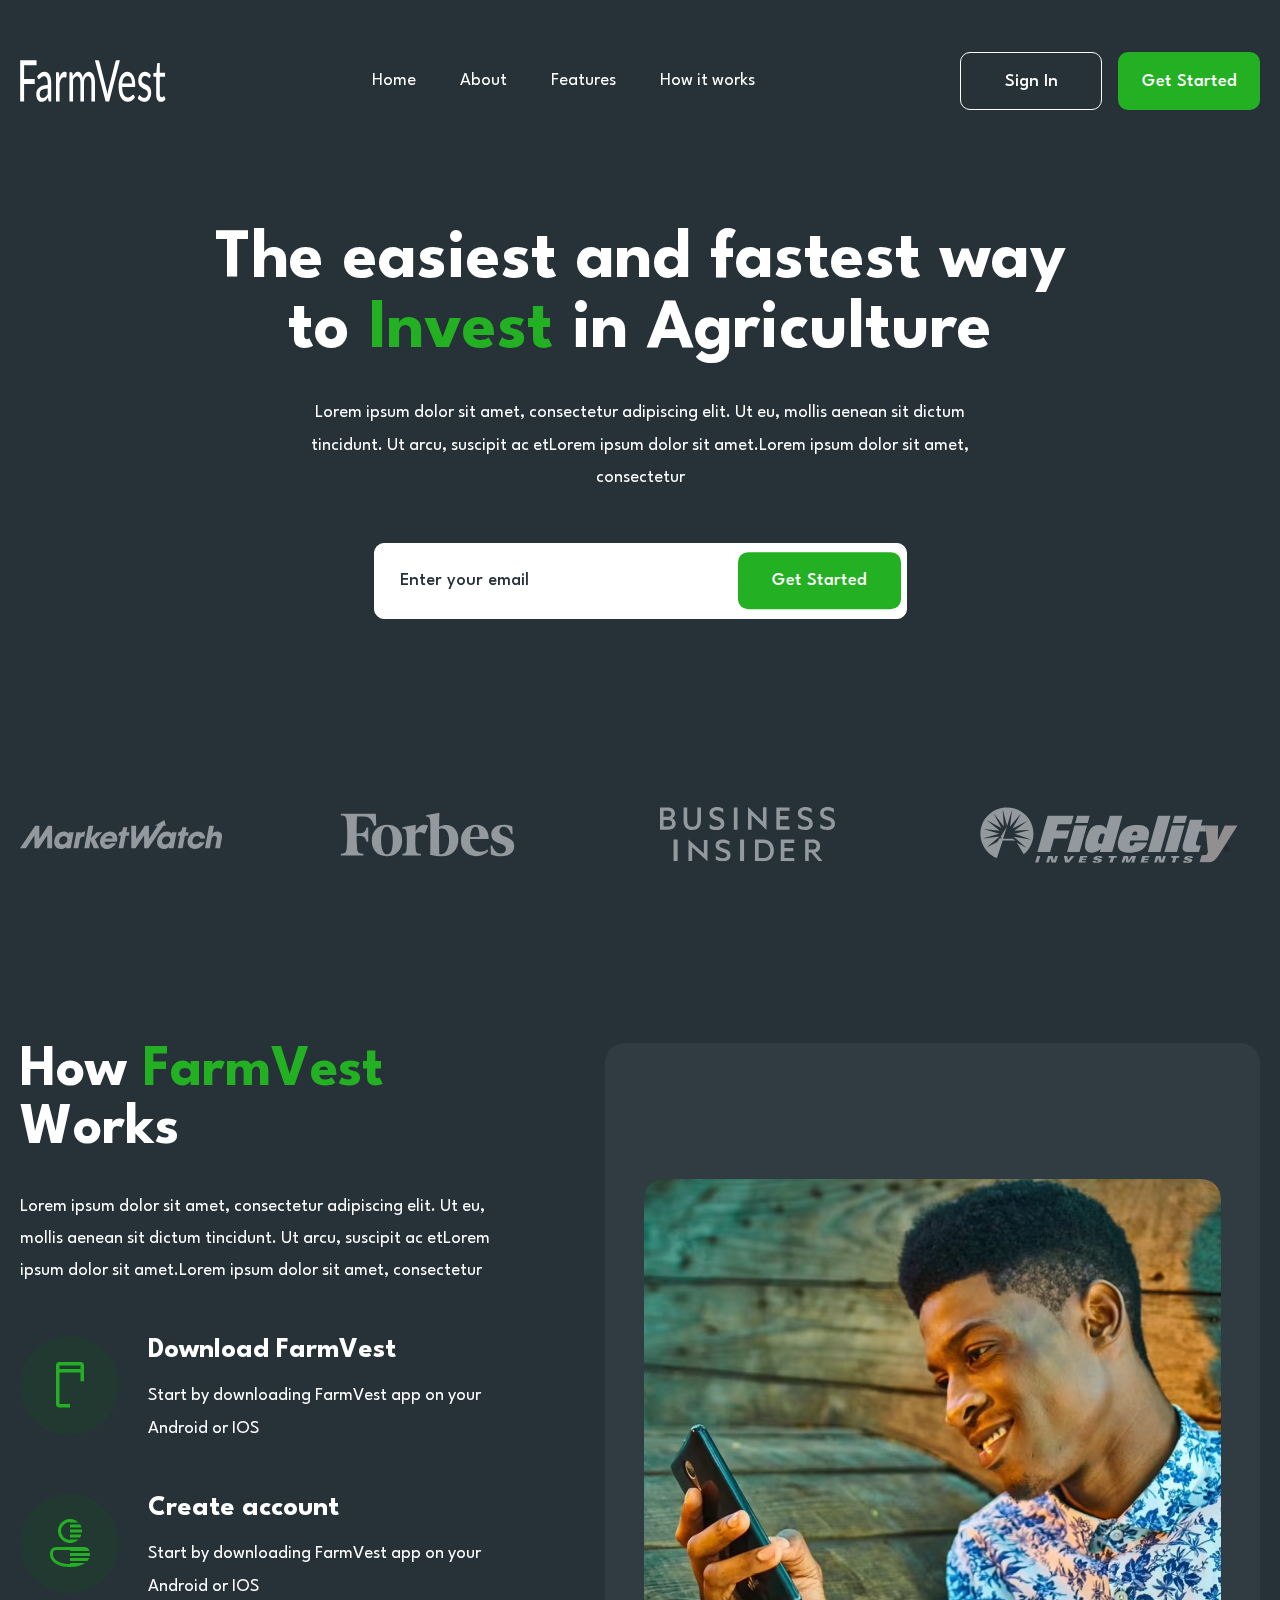
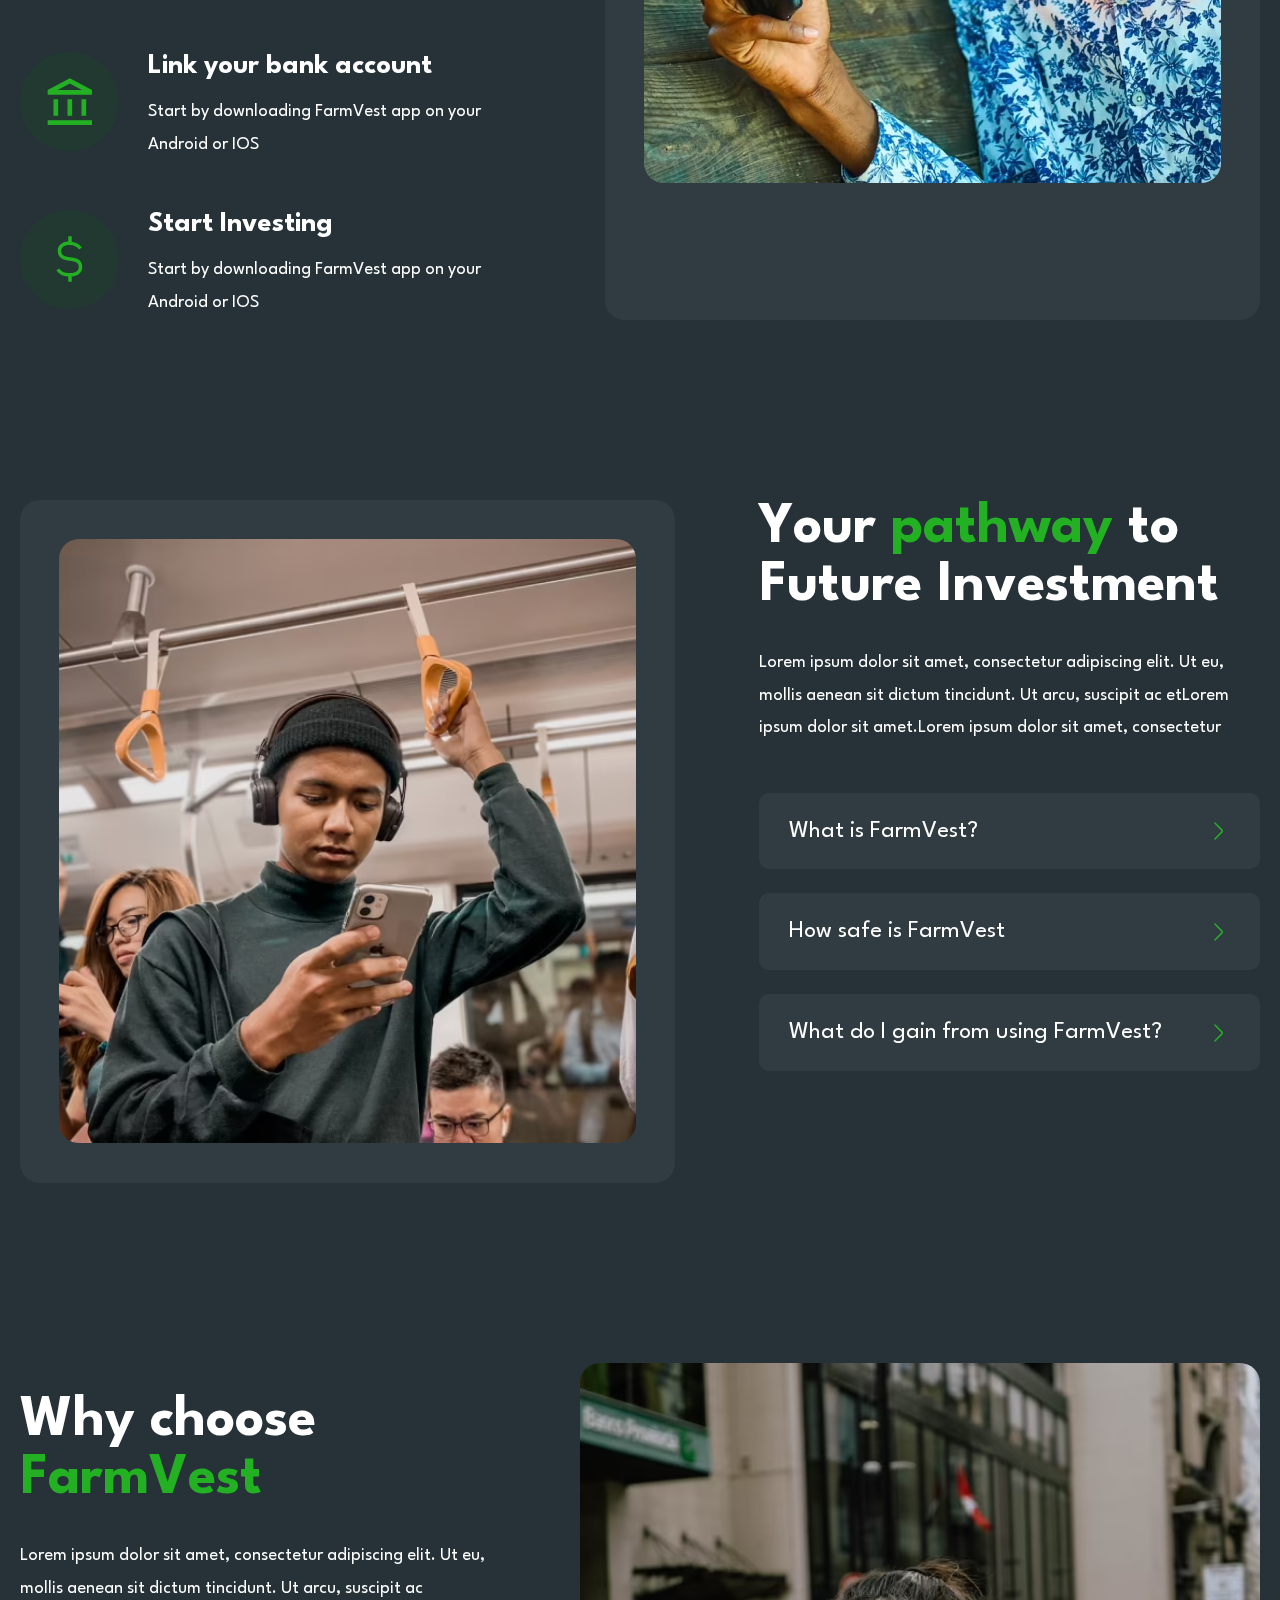
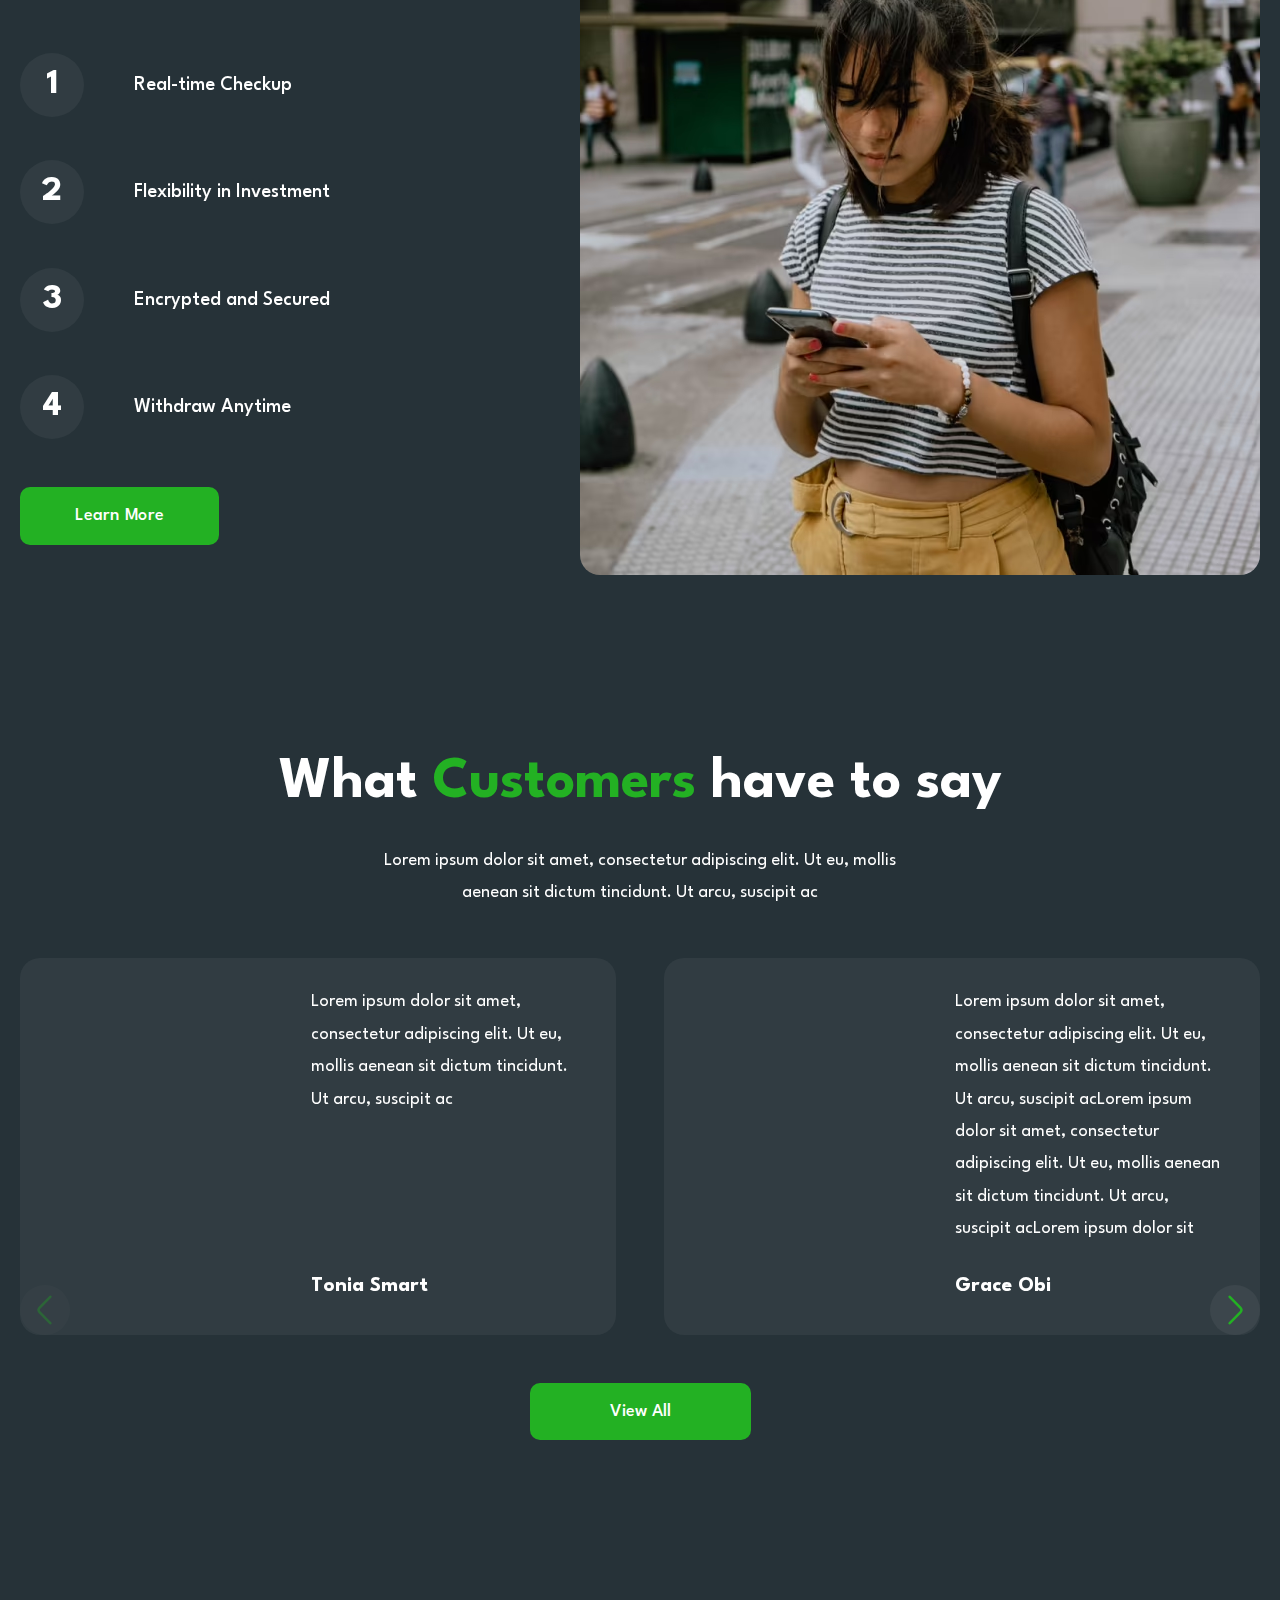
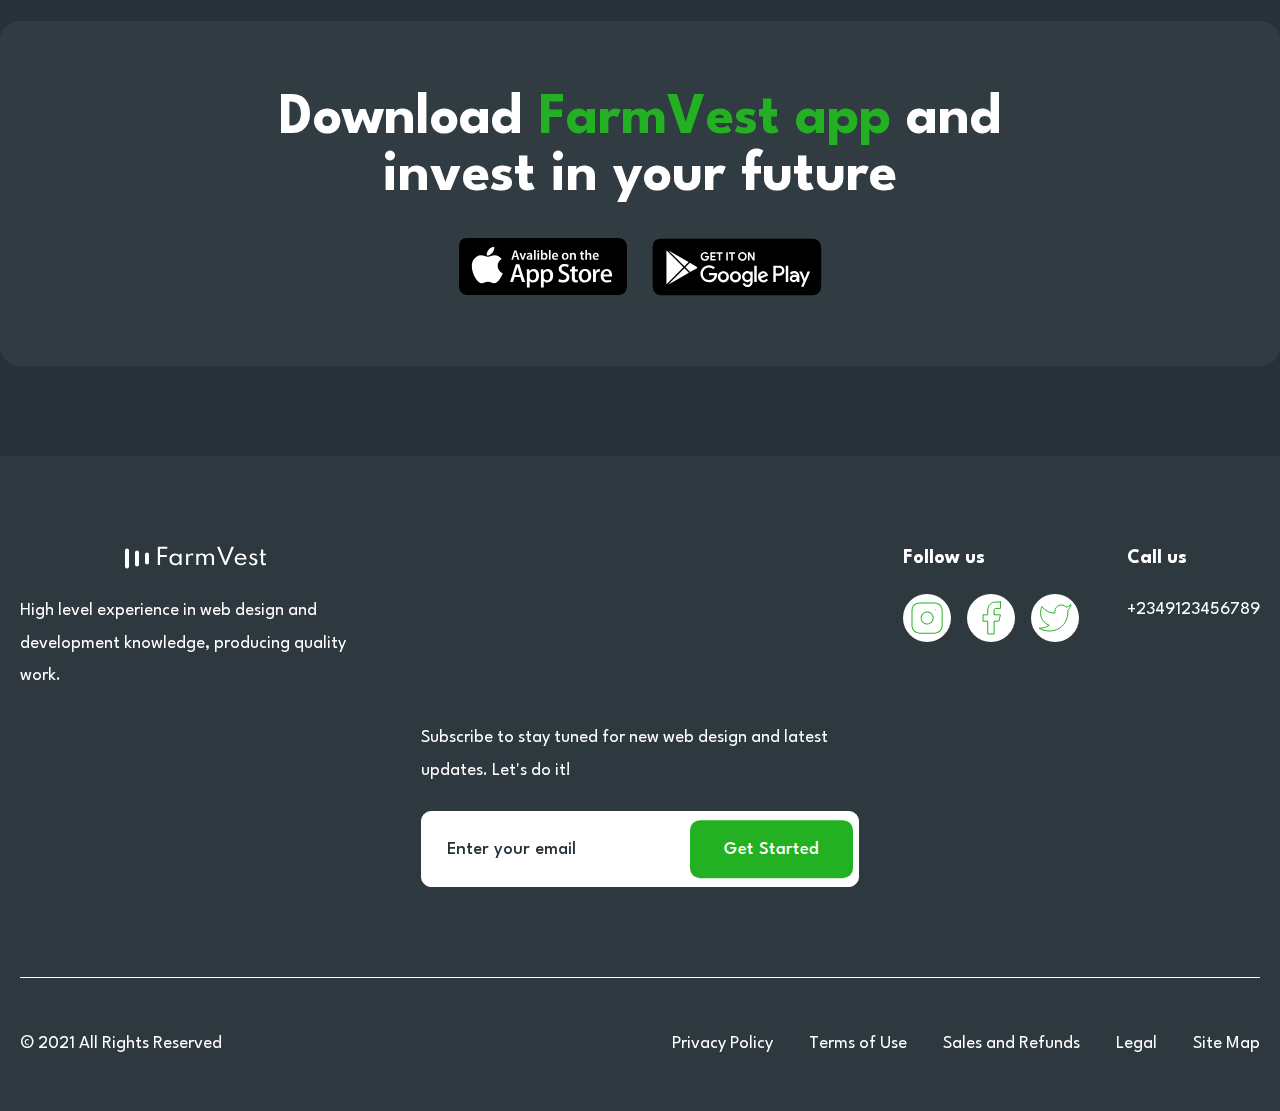
==== commit 81f2bab0: "finish fix" ====
--- a/index.html
+++ b/index.html
@@ -146,7 +146,7 @@
 						<picture class="swiper__img">
 							<source srcset="img/what/01.avif" type="image/avif">
 							<source srcset="img/what/01.webp" type="image/webp">
-							<img src="img/what/01.jpg" alt="#" width="302" height="377" loading="lazy">
+							<img src="img/what/01.jpg" alt="Tonia Smart photo" width="302" height="377" loading="lazy">
 						</picture>
 						<div class="swiper__text-block">
 							<p class="swiper__comment">Lorem ipsum dolor sit amet, consectetur adipiscing elit. Ut eu, mollis aenean sit dictum tincidunt. Ut arcu, suscipit ac</p>
@@ -157,7 +157,7 @@
 						<picture class="swiper__img">
 							<source srcset="img/what/02.avif" type="image/avif">
 							<source srcset="img/what/02.webp" type="image/webp">
-							<img src="img/what/02.jpg" alt="#" width="302" height="377" loading="lazy">
+							<img src="img/what/02.jpg" alt="Grace Obi photo" width="302" height="377" loading="lazy">
 						</picture>
 						<div class="swiper__text-block">
 							<p class="swiper__comment">Lorem ipsum dolor sit amet, consectetur adipiscing elit. Ut eu, mollis aenean sit dictum tincidunt. Ut arcu, suscipit acLorem ipsum dolor sit amet, consectetur adipiscing elit. Ut eu, mollis aenean sit dictum tincidunt. Ut arcu, suscipit acLorem ipsum dolor sit amet, consectetur adipiscing elit. Ut eu, mollis aenean sit dictum tincidunt. Ut arcu, suscipit acLorem ipsum dolor sit amet, consectetur adipiscing elit. Ut eu, mollis aenean sit dictum tincidunt. Ut arcu, suscipit acLorem ipsum dolor sit amet, consectetur adipiscing elit. Ut eu, mollis aenean sit dictum tincidunt. Ut arcu, suscipit acLorem ipsum dolor sit amet, consectetur adipiscing elit. Ut eu, mollis aenean sit dictum tincidunt. Ut arcu, suscipit ac</p>
@@ -168,7 +168,7 @@
 						<picture class="swiper__img">
 							<source srcset="img/what/01.avif" type="image/avif">
 							<source srcset="img/what/01.webp" type="image/webp">
-							<img src="img/what/01.jpg" alt="#" width="302" height="377" loading="lazy">
+							<img src="img/what/01.jpg" alt="Tonia Smart photo" width="302" height="377" loading="lazy">
 						</picture>
 						<div class="swiper__text-block">
 							<p class="swiper__comment">Lorem ipsum dolor sit amet, consectetur adipiscing elit. Ut eu, mollis aenean sit dictum tincidunt. Ut arcu, suscipit ac</p>
@@ -179,7 +179,7 @@
 						<picture class="swiper__img">
 							<source srcset="img/what/02.avif" type="image/avif">
 							<source srcset="img/what/02.webp" type="image/webp">
-							<img src="img/what/02.jpg" alt="#" width="302" height="377" loading="lazy">
+							<img src="img/what/02.jpg" alt="Grace Obi photo" width="302" height="377" loading="lazy">
 						</picture>
 						<div class="swiper__text-block">
 							<p class="swiper__comment">Lorem ipsum dolor sit amet, consectetur adipiscing elit. Ut eu, mollis aenean sit dictum tincidunt. Ut arcu, suscipit ac</p>
--- a/css/main.min.css
+++ b/css/main.min.css
@@ -1,2 +1,2 @@
-html{-webkit-box-sizing:border-box;box-sizing:border-box;scroll-behavior:smooth;height:100%}*,*::before,*::after{-webkit-box-sizing:inherit;box-sizing:inherit}:where(ul,ol):where([class]){padding-left:0}:where(blockquote,figure):where([class]){margin:0}:where(h1,h2,h3,h4,h5,h6,p,ul,ol,dl):where([class]){margin-block:0}:where(dd[class]){margin-left:0}:where(ul[class]){list-style:none}:where(button):where([class]){color:inherit;font-size:inherit}a{color:inherit;text-decoration:none}img,svg{display:block;max-width:100%}input,textarea,select,button{font-family:inherit}@media(prefers-reduced-motion: reduce){*{-webkit-animation-duration:.01ms !important;animation-duration:.01ms !important;-webkit-animation-iteration-count:1 !important;animation-iteration-count:1 !important;-webkit-transition-duration:.01ms !important;transition-duration:.01ms !important;scroll-behavior:auto !important}}@font-face{font-family:"Spartan";font-display:swap;src:url("../fonts/LeagueSpartan-Bold.woff2") format("woff2");font-weight:700;font-style:normal}@font-face{font-family:"Spartan";font-display:swap;src:url("../fonts/LeagueSpartan-Medium.woff2") format("woff2");font-weight:500;font-style:normal}@font-face{font-family:"Spartan";font-display:swap;src:url("../fonts/LeagueSpartan-Regular.woff2") format("woff2");font-weight:400;font-style:normal}:root{--bg: #263238;--bgContent: rgba(255, 255, 255, 0.05);--main-color: #fff;--second-color: #23b123;--transition: 0.3s linear;--transitionLong: 0.5s linear;--index: calc(1vw + 1vh);--font: "Spartan", "Helvetica Neue", Helvetica, sans-serif}html{scroll-padding-top:40px}.body{position:relative;overflow-x:clip;min-height:100%;margin:0;padding:0;border:0;font-family:var(--font);font-size:18px;font-weight:400;line-height:1.8;color:var(--main-color);background-color:var(--bg)}@media(max-width: 767.98px){.body{font-size:clamp(16px,2.3438110367vw,18px)}}.body.menu-active{overflow-y:hidden}@media(max-width: 1023.98px){.body.menu-active{padding-right:4px}}.wrapper{position:relative}[class*=__container]{max-width:1460px;margin:0 auto;padding-inline:20px}@media(max-width: 1023.98px){[class*=__container]{padding-inline:10px}}::-webkit-scrollbar{background-color:rgba(0,0,0,0);width:7px}@media(max-width: 767.98px){::-webkit-scrollbar{width:4px}}::-webkit-scrollbar-thumb{border-radius:10px;background-color:var(--main-color)}*{scrollbar-color:var(--main-color) transporent;scrollbar-width:thin}svg *[fill]{fill:currentColor}svg *[stroke]{stroke:currentColor}.visually-hidden{position:absolute !important;width:1px !important;height:1px !important;margin:-1px !important;border:0 !important;padding:0 !important;white-space:nowrap !important;-webkit-clip-path:inset(100%) !important;clip-path:inset(100%) !important;clip:rect(0 0 0 0) !important;overflow:hidden !important}.btn{display:-webkit-inline-box;display:-ms-inline-flexbox;display:inline-flex;-webkit-box-pack:center;-ms-flex-pack:center;justify-content:center;-webkit-box-align:center;-ms-flex-align:center;align-items:center;min-height:64px;border-radius:10px;border:1px solid var(--main-color);background-color:rgba(0,0,0,0);font-weight:500;line-height:normal;white-space:nowrap;cursor:pointer;position:relative}.btn::before{content:"";position:absolute;bottom:30%;left:10%;width:80%;height:1px;background-color:var(--main-color);-webkit-transform:scale(0);-ms-transform:scale(0);transform:scale(0);-webkit-transition:-webkit-transform var(--transition);transition:-webkit-transform var(--transition);transition:transform var(--transition);transition:transform var(--transition), -webkit-transform var(--transition)}@media(any-hover){.btn:hover::before{-webkit-transform:scale(1);-ms-transform:scale(1);transform:scale(1)}}@media(max-width: 1420px){.btn{min-height:clamp(50px,4.5070422535vw,64px)}}.btn--green{background-color:var(--second-color);border:0}.title{font-size:64px;line-height:1;font-weight:700}.title:not(:last-child){margin-bottom:32px}@media(max-width: 1420px){.title{font-size:clamp(30px,4.5070422535vw,64px)}}.title__span{color:var(--second-color)}.text:not(:last-child){margin-bottom:48px}@media(max-width: 1023.98px){.text:not(:last-child){margin-bottom:clamp(20px,4.6875915545vw,48px)}}.img-block{display:-webkit-box;display:-ms-flexbox;display:flex;-webkit-box-align:center;-ms-flex-align:center;align-items:center;padding:6%;border-radius:20px;background:var(--bgContent);-webkit-transition:max-width var(--transitionLong);transition:max-width var(--transitionLong)}@media(max-width: 1023.98px){.img-block{max-width:70%}}@media(max-width: 767.98px){.img-block{max-width:85%}}@media(max-width: 574.98px){.img-block{max-width:100%}}.img-block img{border-radius:20px;-o-object-fit:cover;object-fit:cover}@media(max-width: 1023.98px){.img-block img{height:clamp(300px,46.47vw,604px)}}.header{position:fixed;top:0;left:0;width:100%;z-index:100;-webkit-transition:background-color .2s;transition:background-color .2s}.header.header--scrolling{background-color:var(--bg)}@media(max-width: 1023.98px){.header::before{content:"";position:absolute;inset:0;z-index:200;background-color:var(--bg);-webkit-transform:translate(100%);-ms-transform:translate(100%);transform:translate(100%);-webkit-transition:-webkit-transform var(--transition);transition:-webkit-transform var(--transition);transition:transform var(--transition);transition:transform var(--transition), -webkit-transform var(--transition);margin-right:5px}.menu-active .header::before{-webkit-transform:translate(0);-ms-transform:translate(0);transform:translate(0)}}.header__container{max-width:1660px;display:-webkit-box;display:-ms-flexbox;display:flex;-webkit-box-align:center;-ms-flex-align:center;align-items:center;-webkit-column-gap:30px;-moz-column-gap:30px;column-gap:30px;min-height:clamp(50px,12.676056338vw,180px);padding-top:5px;-webkit-transition:min-height var(--transition);transition:min-height var(--transition)}.header.header--scrolling .header__container{min-height:50px}@media(max-width: 1023.98px){.header__container{-ms-flex-wrap:wrap;flex-wrap:wrap;-webkit-box-pack:justify;-ms-flex-pack:justify;justify-content:space-between;row-gap:30px}}.header__logo{position:relative;z-index:200;-ms-flex-negative:0;flex-shrink:0;-ms-flex-preferred-size:146px;flex-basis:146px}@media(max-width: 1023.98px){.header__logo{-ms-flex-preferred-size:clamp(100px,14.2580909783vw,146px);flex-basis:clamp(100px,14.2580909783vw,146px)}.header__logo img{height:clamp(30px,4.1993007676vw,43px)}}.header__menu,.header .menu{-webkit-box-flex:1;-ms-flex-positive:1;flex-grow:1}@media(max-width: 1023.98px){.header__menu,.header .menu{overflow-y:auto;position:fixed;z-index:150;inset:0;padding:150px 0 30px;-webkit-transform:translateX(100%);-ms-transform:translateX(100%);transform:translateX(100%);-webkit-transition:-webkit-transform .4s linear;transition:-webkit-transform .4s linear;transition:transform .4s linear;transition:transform .4s linear, -webkit-transform .4s linear;background-color:var(--bg)}.header__menu.menu-active,.header .menu.menu-active{-webkit-transform:translateX(0);-ms-transform:translateX(0);transform:translateX(0)}}.header__menu__list,.header .menu__list{display:-webkit-box;display:-ms-flexbox;display:flex;-ms-flex-wrap:wrap;flex-wrap:wrap;-webkit-column-gap:44px;-moz-column-gap:44px;column-gap:44px;row-gap:30px;margin-left:463px}@media(max-width: 1660px){.header__menu__list,.header .menu__list{-webkit-box-pack:center;-ms-flex-pack:center;justify-content:center;margin-left:0}}@media(max-width: 1023.98px){.header__menu__list,.header .menu__list{-ms-flex-wrap:nowrap;flex-wrap:nowrap;-webkit-box-pack:start;-ms-flex-pack:start;justify-content:flex-start;-webkit-box-align:center;-ms-flex-align:center;align-items:center;-webkit-box-orient:vertical;-webkit-box-direction:normal;-ms-flex-direction:column;flex-direction:column;margin-bottom:40px}}.header__menu__item,.header .menu__item{display:-webkit-box;display:-ms-flexbox;display:flex;-webkit-box-align:center;-ms-flex-align:center;align-items:center}.header__menu__link,.header .menu__link{padding-block:7px;white-space:nowrap;position:relative;line-height:1}.header__menu__link::before,.header .menu__link::before{content:"";position:absolute;bottom:0;left:0;width:100%;height:1px;background-color:var(--main-color);-webkit-transform:scale(0);-ms-transform:scale(0);transform:scale(0);-webkit-transition:-webkit-transform var(--transition);transition:-webkit-transform var(--transition);transition:transform var(--transition);transition:transform var(--transition), -webkit-transform var(--transition)}@media(any-hover){.header__menu__link:hover::before,.header .menu__link:hover::before{-webkit-transform:scale(1);-ms-transform:scale(1);transform:scale(1)}}@media(max-width: 1023.98px){.header__menu__link,.header .menu__link{font-size:28px}}.header__active{display:-webkit-box;display:-ms-flexbox;display:flex;-webkit-column-gap:16px;-moz-column-gap:16px;column-gap:16px;position:relative;z-index:200}@media(max-width: 1023.98px){.header__active{-webkit-box-flex:1;-ms-flex-positive:1;flex-grow:1;-webkit-box-pack:end;-ms-flex-pack:end;justify-content:flex-end}}@media(max-width: 574.98px){.header__active{display:none}}.header__active--menu{display:none}@media(max-width: 574.98px){.header__active--menu{display:-webkit-box;display:-ms-flexbox;display:flex;-webkit-box-pack:center;-ms-flex-pack:center;justify-content:center}}.header__btn{width:142px}@media(max-width: 767.98px){.header__btn{width:clamp(120px,18.4900648454vw,142px)}}.burger-btn{display:none}@media(max-width: 1023.98px){.burger-btn{position:relative;z-index:200;display:block;width:30px;height:20px;background-color:rgba(0,0,0,0);border:0}}@media(max-width: 1023.98px)and (any-hover){.burger-btn:hover{cursor:pointer}}@media(max-width: 1023.98px){.burger-btn span,.burger-btn::before,.burger-btn::after{content:"";position:absolute;right:0;width:100%;height:2px;background-color:#fff;-webkit-transition:all .3s ease 0s;transition:all .3s ease 0s}.burger-btn::before{top:0}.burger-btn::after{bottom:0}.burger-btn span{top:calc(50% - 1px)}}.burger-btn.menu-active span{width:0}.burger-btn.menu-active::before{top:calc(50% - 1px);-webkit-transform:rotate(-45deg);-ms-transform:rotate(-45deg);transform:rotate(-45deg)}.burger-btn.menu-active::after{bottom:calc(50% - 1px);-webkit-transform:rotate(45deg);-ms-transform:rotate(45deg);transform:rotate(45deg)}.main__banner{padding-top:clamp(100px,17.6056338028vw,250px);padding-bottom:clamp(50px,7.0422535211vw,100px)}.main__how,.main__pathway,.main__why,.main__what,.main__app{padding-block:clamp(50px,7.0422535211vw,100px)}.banner__container{position:relative}.banner__text-block{display:-webkit-box;display:-ms-flexbox;display:flex;-webkit-box-orient:vertical;-webkit-box-direction:normal;-ms-flex-direction:column;flex-direction:column;-webkit-box-align:center;-ms-flex-align:center;align-items:center;text-align:center;margin-bottom:clamp(30px,14.7183098592vw,209px)}.banner__title{max-width:923px;font-size:70px;margin-bottom:70px}@media(max-width: 1023.98px){.banner__title{font-size:clamp(32px,6.836071017vw,70px);margin-bottom:clamp(30px,6.836071017vw,70px)}}.banner__text{max-width:725px}.banner__form{position:relative}.banner__input{width:clamp(350px,52.0517978867vw,533px);min-height:clamp(60px,7.4220199613vw,76px);padding-left:25px;padding-right:clamp(140px,17.8714428016vw,183px);border-radius:10px;border:1px solid var(--main-color);background:var(--main-color);font-size:inherit;font-weight:500;line-height:1}.banner__input::-webkit-input-placeholder{color:var(--bg)}.banner__input::-moz-placeholder{color:var(--bg)}.banner__input:-ms-input-placeholder{color:var(--bg)}.banner__input::-ms-input-placeholder{color:var(--bg)}.banner__input::placeholder{color:var(--bg)}@media(max-width: 574.98px){.banner__input{-webkit-transition:width .2s linear;transition:width .2s linear;width:80vw}}@media(max-width: 424.98px){.banner__input{width:calc(100vw - 20px)}}.banner__btn{position:absolute;top:50%;-webkit-transform:translateY(-50%);-ms-transform:translateY(-50%);transform:translateY(-50%);right:6px;width:163px}@media(max-width: 1023.98px){.banner__btn{width:clamp(120px,15.9182796539vw,163px)}}.banner__swiper.swiper{z-index:-1}.banner__list.swiper-wrapper{-webkit-box-align:center;-ms-flex-align:center;align-items:center}@media(min-width: 1461px){.banner__list.swiper-wrapper{display:grid;grid-template-columns:repeat(5, 1fr);-webkit-column-gap:108px;-moz-column-gap:108px;column-gap:108px}}.banner__decor{position:absolute;z-index:-1;inset:0}.banner__decor img{position:absolute}@media(max-width: 1023.98px){.banner__decor{display:none}}.banner__ellipse{top:0;left:20px;-webkit-transform:translate(-71.96%, -78.11%);-ms-transform:translate(-71.96%, -78.11%);transform:translate(-71.96%, -78.11%);width:585px;height:585px}.banner__ellipse-2{top:-28.03%;left:-21.88%;width:585px;height:585px}.how__container{display:grid;grid-template-columns:40.42% 52.81%;-webkit-box-pack:justify;-ms-flex-pack:justify;justify-content:space-between;-webkit-column-gap:20px;-moz-column-gap:20px;column-gap:20px}@media(max-width: 1023.98px){.how__container{grid-template-columns:1fr;justify-items:center;row-gap:30px}}@media(max-width: 1023.98px){.how__text-block{display:grid;text-align:center}}.how__list{display:-webkit-box;display:-ms-flexbox;display:flex;-webkit-box-orient:vertical;-webkit-box-direction:normal;-ms-flex-direction:column;flex-direction:column;row-gap:48px;max-width:85.36%}@media(max-width: 1420px){.how__list{max-width:100%}}@media(max-width: 1023.98px){.how__list{justify-self:center;row-gap:clamp(20px,4.6875915545vw,48px)}}.how__item{display:grid;grid-template-columns:110px 1fr;min-height:110px;-webkit-column-gap:32px;-moz-column-gap:32px;column-gap:32px}@media(max-width: 1420px){.how__item{grid-template-columns:clamp(70px,7.7464788732vw,110px) 1fr;-webkit-column-gap:clamp(20px,2.2535211268vw,32px);-moz-column-gap:clamp(20px,2.2535211268vw,32px);column-gap:clamp(20px,2.2535211268vw,32px)}}@media(max-width: 767.98px){.how__item{grid-template-columns:1fr;-webkit-box-pack:center;-ms-flex-pack:center;justify-content:center;row-gap:20px}}.how__item::before{content:"";grid-row:span 2;width:110px;aspect-ratio:1/1;border-radius:50%;background-color:rgba(0,128,0,.1);background-position:50%;background-repeat:no-repeat}@media(max-width: 1420px){.how__item::before{width:clamp(70px,7.7464788732vw,110px)}}@media(max-width: 767.98px){.how__item::before{grid-row:1/2;justify-self:center}}.how__title-item{font-size:28px;font-weight:700;line-height:1;margin-bottom:16px}@media(max-width: 767.98px){.how__title-item{font-size:clamp(22px,3.6459282794vw,28px);grid-row:2/3;margin-bottom:0}}@media(max-width: 767.98px){.how__text-item{grid-row:3/4}}.how__item--mobile::before{background-image:url(../img/svg/how/mobile.svg)}.how__item--man::before{background-image:url(../img/svg/how/man.svg)}.how__item--build::before{background-image:url(../img/svg/how/build.svg)}.how__item--dollar::before{background-image:url(../img/svg/how/dollar.svg)}.pathway__container{display:grid;grid-template-columns:52.81% 40.42%;-webkit-box-pack:justify;-ms-flex-pack:justify;justify-content:space-between;-webkit-box-align:stretch;-ms-flex-align:stretch;align-items:stretch;-webkit-column-gap:20px;-moz-column-gap:20px;column-gap:20px}@media(max-width: 1023.98px){.pathway__container{grid-template-columns:1fr;justify-items:center;row-gap:30px}}@media(max-width: 1023.98px){.pathway__img{-webkit-box-ordinal-group:3;-ms-flex-order:2;order:2}}@media(max-width: 1023.98px){.pathway__text-block{-webkit-box-ordinal-group:2;-ms-flex-order:1;order:1;text-align:center}}.pathway__list{display:-webkit-box;display:-ms-flexbox;display:flex;-webkit-box-orient:vertical;-webkit-box-direction:normal;-ms-flex-direction:column;flex-direction:column;row-gap:24px}.pathway__accordion,.pathway .accordion{position:relative;background:rgba(255,255,255,.05);border-radius:10px;-webkit-transition:max-width var(--transitionLong);transition:max-width var(--transitionLong)}@media(max-width: 1023.98px){.pathway__accordion,.pathway .accordion{max-width:70%;margin:0 auto;font-size:clamp(18px,2.3437957773vw,24px)}}@media(max-width: 767.98px){.pathway__accordion,.pathway .accordion{max-width:85%}}@media(max-width: 574.98px){.pathway__accordion,.pathway .accordion{max-width:100%}}.pathway__accordion__btn,.pathway .accordion__btn{position:relative;width:100%;font-size:24px;border:0;padding:24px 65px 24px 30px;background:0;text-align:left;-webkit-transition:max-width var(--transitionLong);transition:max-width var(--transitionLong);line-height:1.2}.pathway__accordion__btn::before,.pathway .accordion__btn::before{content:"";position:absolute;top:calc(50% - 12px);right:30px;width:24px;aspect-ratio:1/1;background:url(../img/svg/ico/arrow.svg) 50% no-repeat;-webkit-transform:rotate(-90deg);-ms-transform:rotate(-90deg);transform:rotate(-90deg);-webkit-transition:-webkit-transform var(--transition);transition:-webkit-transform var(--transition);transition:transform var(--transition);transition:transform var(--transition), -webkit-transform var(--transition)}@media(max-width: 1023.98px){.pathway__accordion__btn::before,.pathway .accordion__btn::before{right:15px}}@media(max-width: 1023.98px){.pathway__accordion__btn,.pathway .accordion__btn{padding:15px;padding-right:40px}}.pathway__accordion__content,.pathway .accordion__content{-webkit-transition:all var(--transitionLong);transition:all var(--transitionLong);opacity:0;overflow:hidden;max-height:0;will-change:max-height;padding-inline:30px;text-align:left}@media(max-width: 1023.98px){.pathway__accordion__content,.pathway .accordion__content{padding-inline:15px}}.accordion--active .accordion__btn{top:calc(50% - 15px)}.accordion--active .accordion__content{opacity:1;padding-bottom:24px}.accordion--active .accordion__btn::before{top:calc(50% - 12px);-webkit-transform:rotate(0);-ms-transform:rotate(0);transform:rotate(0)}.why__container{display:-webkit-box;display:-ms-flexbox;display:flex;-webkit-box-pack:justify;-ms-flex-pack:justify;justify-content:space-between;-webkit-box-align:center;-ms-flex-align:center;align-items:center;-webkit-column-gap:20px;-moz-column-gap:20px;column-gap:20px}@media(max-width: 1023.98px){.why__container{-webkit-box-orient:vertical;-webkit-box-direction:normal;-ms-flex-direction:column;flex-direction:column;row-gap:30px}}.why__text-block{-ms-flex-preferred-size:39.64%;flex-basis:39.64%}@media(max-width: 1023.98px){.why__text-block{width:100%;text-align:center}}.why__list{counter-reset:myCounter;list-style:none;margin-bottom:48px;-webkit-transition:max-width var(--transitionLong);transition:max-width var(--transitionLong)}@media(max-width: 1023.98px){.why__list{display:grid;grid-template-columns:repeat(2, 1fr);gap:30px;max-width:70%;margin:0 auto;margin-bottom:clamp(30px,4.6875915545vw,48px);font-size:clamp(18px,2.3437957773vw,24px);-moz-text-align-last:left;text-align-last:left}}@media(max-width: 767.98px){.why__list{max-width:85%;grid-template-columns:1fr;margin:0 auto 30px}}@media(max-width: 574.98px){.why__list{max-width:100%}}.why__item-list{min-height:64px;font-size:20px;font-weight:500;line-height:1;display:-webkit-box;display:-ms-flexbox;display:flex;-webkit-box-align:center;-ms-flex-align:center;align-items:center;text-align:left;margin-bottom:clamp(30px,3.3802816901vw,48px)}@media(max-width: 1023.98px){.why__item-list{margin-bottom:0}}.why__item-list::before{counter-increment:myCounter;content:counter(myCounter);width:64px;aspect-ratio:1/1;border-radius:50%;background-color:var(--bgContent);display:-webkit-inline-box;display:-ms-inline-flexbox;display:inline-flex;-webkit-box-pack:center;-ms-flex-pack:center;justify-content:center;-webkit-box-align:center;-ms-flex-align:center;align-items:center;margin-right:50px;font-size:36px;font-weight:700;line-height:1}@media(max-width: 1023.98px){.why__item-list::before{margin-right:clamp(20px,4.8829078693vw,50px)}}.why__btn{padding-inline:55px;-webkit-transition:width var(--transitionLong);transition:width var(--transitionLong)}@media(max-width: 1023.98px){.why__btn{padding-inline:clamp(30px,5.3711986562vw,55px)}}@media(max-width: 574.98px){.why__btn{width:100%}}.why__img-block{border-radius:20px;-webkit-transition:max-width var(--transitionLong);transition:max-width var(--transitionLong)}@media(max-width: 1023.98px){.why__img-block{max-width:70%}}@media(max-width: 767.98px){.why__img-block{max-width:85%}}@media(max-width: 574.98px){.why__img-block{max-width:100%}}.why__img-block img{border-radius:20px;-o-object-fit:cover;object-fit:cover}@media(max-width: 1023.98px){.why__img-block img{height:clamp(300px,46.47vw,604px)}}.what__container{display:-webkit-box;display:-ms-flexbox;display:flex;-webkit-box-orient:vertical;-webkit-box-direction:normal;-ms-flex-direction:column;flex-direction:column;-webkit-box-align:center;-ms-flex-align:center;align-items:center}.what__text-block{text-align:center;margin-bottom:48px}@media(max-width: 1023.98px){.what__text-block{margin-bottom:clamp(20px,4.6875915545vw,48px)}}.what__text{max-width:563px;margin:0 auto}.what__swiper,.what .swiper{max-width:100%;margin-bottom:48px}.what__swiper__slide,.what__swiper .swiper-slide,.what .swiper__slide,.what .swiper .swiper-slide{border-radius:20px;background-color:var(--bgContent);display:-webkit-box;display:-ms-flexbox;display:flex;overflow:hidden;height:auto}@media(max-width: 1023.98px){.what__swiper__slide,.what__swiper .swiper-slide,.what .swiper__slide,.what .swiper .swiper-slide{-webkit-box-orient:vertical;-webkit-box-direction:normal;-ms-flex-direction:column;flex-direction:column;row-gap:clamp(15px,2.9297447216vw,30px)}}.what__swiper__img,.what .swiper__img{-ms-flex-preferred-size:44%;flex-basis:44%}@media(max-width: 1023.98px){.what__swiper__img,.what .swiper__img{-ms-flex-preferred-size:auto;flex-basis:auto;-webkit-box-align:start;-ms-flex-align:start;align-items:flex-start;max-height:clamp(200px,29.2974472158vw,300px)}}.what__swiper__img img,.what .swiper__img img{width:100%;height:100%;-o-object-fit:cover;object-fit:cover;border-radius:20px 0 0 20px}@media(max-width: 1023.98px){.what__swiper__img img,.what .swiper__img img{border-radius:20px 20px 0 0}}.what__swiper__body,.what .swiper__body{padding-block:clamp(15px,2.2535211268vw,32px)}.what__swiper__text-block,.what .swiper__text-block{-webkit-box-flex:1;-ms-flex:1 1 46%;flex:1 1 46%;display:-webkit-box;display:-ms-flexbox;display:flex;-webkit-box-orient:vertical;-webkit-box-direction:normal;-ms-flex-direction:column;flex-direction:column;-webkit-box-sizing:border-box;box-sizing:border-box;padding:clamp(15px,2.2535211268vw,32px);max-height:377px}@media(max-width: 1023.98px){.what__swiper__text-block,.what .swiper__text-block{-ms-flex-preferred-size:auto;flex-basis:auto;max-height:clamp(200px,24.4145393465vw,250px);padding-top:0}}.what__swiper__comment,.what .swiper__comment{-webkit-box-flex:1;-ms-flex-positive:1;flex-grow:1;margin-bottom:15px;overflow-y:auto;padding-right:10px}@media(max-width: 767.98px){.what__swiper__comment,.what .swiper__comment{line-height:1.4}}.what__swiper__button,.what .swiper__button{top:100%;margin-top:0;width:50px;height:50px;border-radius:50%;background:url(../img/svg/ico/arrow.svg) 50%/30px no-repeat,var(--bgContent)}.what__swiper__button::after,.what .swiper__button::after{display:none}@media(max-width: 1023.98px){.what__swiper__button,.what .swiper__button{display:none}}.what__swiper__button--left,.what .swiper__button--left{-webkit-transform:translateY(-100%) rotate(90deg);-ms-transform:translateY(-100%) rotate(90deg);transform:translateY(-100%) rotate(90deg);left:0}.what__swiper__button--right,.what .swiper__button--right{-webkit-transform:translateY(-100%) rotate(-90deg);-ms-transform:translateY(-100%) rotate(-90deg);transform:translateY(-100%) rotate(-90deg);right:0}.what__btn{width:221px}.app__container{border-radius:20px;background:var(--bgContent);padding-block:70px}@media(max-width: 1023.98px){.app__container{padding-block:clamp(30px,6.836071017vw,70px)}}.app__title{max-width:760px;margin:0 auto;text-align:center}.app__active{display:-webkit-box;display:-ms-flexbox;display:flex;-webkit-box-pack:center;-ms-flex-pack:center;justify-content:center;-webkit-column-gap:25px;-moz-column-gap:25px;column-gap:25px}.footer{padding-top:clamp(50px,7.0422535211vw,100px);padding-bottom:50px;background-color:rgba(53,64,70,.5)}.footer__container{max-width:1660px}.footer__top{display:grid;grid-template-columns:1fr minmax(350px, 533px) 1fr;-webkit-column-gap:40px;-moz-column-gap:40px;column-gap:40px;-webkit-transition:max-width var(--transitionLong);transition:max-width var(--transitionLong);margin-bottom:clamp(50px,7.0422535211vw,100px)}@media(max-width: 1420px){.footer__top{grid-template-columns:repeat(2, 1fr);row-gap:30px}}@media(max-width: 767.98px){.footer__top{display:-webkit-box;display:-ms-flexbox;display:flex;-webkit-box-orient:vertical;-webkit-box-direction:normal;-ms-flex-direction:column;flex-direction:column;justify-items:center;text-align:center;max-width:85%;margin:0 auto 50px}}@media(max-width: 574.98px){.footer__top{max-width:100%}}.footer__block-logo{max-width:352px;display:-webkit-box;display:-ms-flexbox;display:flex;-webkit-box-orient:vertical;-webkit-box-direction:normal;-ms-flex-direction:column;flex-direction:column;-webkit-box-pack:justify;-ms-flex-pack:justify;justify-content:space-between;row-gap:24px}@media(max-width: 767.98px){.footer__block-logo{max-width:100%}}.footer__logo{-ms-flex-item-align:center;align-self:center;-webkit-transition:color var(--transition);transition:color var(--transition)}@media(any-hover){.footer__logo:hover{color:#23b123}}@media(max-width: 1420px){.footer__form,.footer .form-footer{grid-row:2/3;grid-column:1/-1;justify-self:center}}.footer__form__label,.footer .form-footer__label{display:block;max-width:438px;margin-bottom:24px}@media(max-width: 767.98px){.footer__form__label,.footer .form-footer__label{margin-bottom:clamp(16px,3.1250813823vw,24px);max-width:100%}}.footer__form__send,.footer .form-footer__send{position:relative}.footer__form__input,.footer .form-footer__input{display:block;width:100%;min-height:clamp(60px,7.4220199613vw,76px);padding-left:25px;padding-right:183px;border-radius:10px;border:1px solid var(--main-color);background:var(--main-color);font-size:inherit;font-weight:500;line-height:1}.footer__form__input::-webkit-input-placeholder, .footer .form-footer__input::-webkit-input-placeholder{color:var(--bg)}.footer__form__input::-moz-placeholder, .footer .form-footer__input::-moz-placeholder{color:var(--bg)}.footer__form__input:-ms-input-placeholder, .footer .form-footer__input:-ms-input-placeholder{color:var(--bg)}.footer__form__input::-ms-input-placeholder, .footer .form-footer__input::-ms-input-placeholder{color:var(--bg)}.footer__form__input::placeholder,.footer .form-footer__input::placeholder{color:var(--bg)}.footer__form__btn,.footer .form-footer__btn{position:absolute;top:50%;-webkit-transform:translateY(-50%);-ms-transform:translateY(-50%);transform:translateY(-50%);right:6px;width:163px}@media(max-width: 1023.98px){.footer__form__btn,.footer .form-footer__btn{width:clamp(120px,15.9182796539vw,163px)}}.footer__social,.footer .social{justify-self:end;display:-webkit-box;display:-ms-flexbox;display:flex;-webkit-column-gap:48px;-moz-column-gap:48px;column-gap:48px}@media(max-width: 767.98px){.footer__social,.footer .social{max-width:100%;margin:0 auto}}.footer__social__title,.footer .social__title{line-height:1.2;font-size:20px}.footer__social__title:not(:last-child),.footer .social__title:not(:last-child){margin-bottom:24px}.footer__social__list,.footer .social__list{display:-webkit-box;display:-ms-flexbox;display:flex;-webkit-column-gap:16px;-moz-column-gap:16px;column-gap:16px}.footer__social__link,.footer .social__link{width:48px;aspect-ratio:1;display:-webkit-box;display:-ms-flexbox;display:flex;-webkit-box-align:center;-ms-flex-align:center;align-items:center;-webkit-box-pack:center;-ms-flex-pack:center;justify-content:center;border-radius:50%;background-color:#fff;-webkit-transition:background-color var(--transition);transition:background-color var(--transition)}@media(any-hover){.footer__social__link:hover,.footer .social__link:hover{background-color:#23b123}.footer__social__link:hover .social__icon,.footer .social__link:hover .social__icon{color:#fff}}@media(max-width: 767.98px){.footer__social__link,.footer .social__link{width:38px}}.footer__social__icon,.footer .social__icon{color:#23b123;-webkit-transition:color var(--transition);transition:color var(--transition)}@media(max-width: 767.98px){.footer__social__icon,.footer .social__icon{width:26px;aspect-ratio:1}}.footer__social__number,.footer .social__number{-webkit-transition:color var(--transition);transition:color var(--transition)}@media(any-hover){.footer__social__number:hover,.footer .social__number:hover{color:#23b123}}.footer__bottom{border-top:1px solid var(--main-color);padding-top:50px;display:-webkit-box;display:-ms-flexbox;display:flex;-webkit-box-pack:justify;-ms-flex-pack:justify;justify-content:space-between;-webkit-box-align:center;-ms-flex-align:center;align-items:center;-webkit-column-gap:20px;-moz-column-gap:20px;column-gap:20px}@media(max-width: 1023.98px){.footer__bottom{-webkit-box-orient:vertical;-webkit-box-direction:reverse;-ms-flex-direction:column-reverse;flex-direction:column-reverse;row-gap:30px}}.footer .footer__list{display:-webkit-box;display:-ms-flexbox;display:flex;-webkit-column-gap:clamp(20px,2.8169014085vw,40px);-moz-column-gap:clamp(20px,2.8169014085vw,40px);column-gap:clamp(20px,2.8169014085vw,40px);-ms-flex-wrap:wrap;flex-wrap:wrap;row-gap:20px}.footer .footer__link{position:relative}.footer .footer__link::before{content:"";position:absolute;bottom:0;left:0;width:100%;height:1px;background-color:var(--main-color);-webkit-transform:scale(0);-ms-transform:scale(0);transform:scale(0);-webkit-transition:-webkit-transform var(--transition);transition:-webkit-transform var(--transition);transition:transform var(--transition);transition:transform var(--transition), -webkit-transform var(--transition)}@media(any-hover){.footer .footer__link:hover::before{-webkit-transform:scale(1);-ms-transform:scale(1);transform:scale(1)}}
+html{-webkit-box-sizing:border-box;box-sizing:border-box;scroll-behavior:smooth;height:100%}*,*::before,*::after{-webkit-box-sizing:inherit;box-sizing:inherit}:where(ul,ol):where([class]){padding-left:0}:where(blockquote,figure):where([class]){margin:0}:where(h1,h2,h3,h4,h5,h6,p,ul,ol,dl):where([class]){margin-block:0}:where(dd[class]){margin-left:0}:where(ul[class]){list-style:none}:where(button):where([class]){color:inherit;font-size:inherit}a{color:inherit;text-decoration:none}img,svg{display:block;max-width:100%}input,textarea,select,button{font-family:inherit}@media(prefers-reduced-motion: reduce){*{-webkit-animation-duration:.01ms !important;animation-duration:.01ms !important;-webkit-animation-iteration-count:1 !important;animation-iteration-count:1 !important;-webkit-transition-duration:.01ms !important;transition-duration:.01ms !important;scroll-behavior:auto !important}}@font-face{font-family:"Spartan";font-display:swap;src:url("../fonts/LeagueSpartan-Bold.woff2") format("woff2");font-weight:700;font-style:normal}@font-face{font-family:"Spartan";font-display:swap;src:url("../fonts/LeagueSpartan-Medium.woff2") format("woff2");font-weight:500;font-style:normal}@font-face{font-family:"Spartan";font-display:swap;src:url("../fonts/LeagueSpartan-Regular.woff2") format("woff2");font-weight:400;font-style:normal}:root{--bg: #263238;--bgContent: rgba(255, 255, 255, 0.05);--main-color: #fff;--second-color: #23b123;--transition: 0.3s linear;--transitionLong: 0.5s linear;--index: calc(1vw + 1vh);--font: "Spartan", "Helvetica Neue", Helvetica, sans-serif}html{scroll-padding-top:40px}.body{position:relative;overflow-x:clip;min-height:100%;margin:0;padding:0;border:0;font-family:var(--font);font-size:18px;font-weight:400;line-height:1.8;color:var(--main-color);background-color:var(--bg)}@media(max-width: 767.98px){.body{font-size:clamp(16px,2.3438110367vw,18px)}}.body.menu-active{overflow-y:hidden}@media(max-width: 1023.98px){.body.menu-active{padding-right:4px}}.wrapper{position:relative}[class*=__container]{max-width:1460px;margin:0 auto;padding-inline:20px}@media(max-width: 1023.98px){[class*=__container]{padding-inline:10px}}::-webkit-scrollbar{background-color:rgba(0,0,0,0);width:7px}@media(max-width: 767.98px){::-webkit-scrollbar{width:4px}}::-webkit-scrollbar-thumb{border-radius:10px;background-color:var(--main-color)}*{scrollbar-color:var(--main-color) transporent;scrollbar-width:thin}svg *[fill]{fill:currentColor}svg *[stroke]{stroke:currentColor}.visually-hidden{position:absolute !important;width:1px !important;height:1px !important;margin:-1px !important;border:0 !important;padding:0 !important;white-space:nowrap !important;-webkit-clip-path:inset(100%) !important;clip-path:inset(100%) !important;clip:rect(0 0 0 0) !important;overflow:hidden !important}.btn{display:-webkit-inline-box;display:-ms-inline-flexbox;display:inline-flex;-webkit-box-pack:center;-ms-flex-pack:center;justify-content:center;-webkit-box-align:center;-ms-flex-align:center;align-items:center;min-height:64px;border-radius:10px;border:1px solid var(--main-color);background-color:rgba(0,0,0,0);font-weight:500;line-height:normal;white-space:nowrap;cursor:pointer;position:relative}.btn::before{content:"";position:absolute;bottom:30%;left:10%;width:80%;height:1px;background-color:var(--main-color);-webkit-transform:scale(0);-ms-transform:scale(0);transform:scale(0);-webkit-transition:-webkit-transform var(--transition);transition:-webkit-transform var(--transition);transition:transform var(--transition);transition:transform var(--transition), -webkit-transform var(--transition)}@media(any-hover){.btn:hover::before{-webkit-transform:scale(1);-ms-transform:scale(1);transform:scale(1)}}@media(max-width: 1420px){.btn{min-height:clamp(50px,4.5070422535vw,64px)}}.btn--green{background-color:var(--second-color);border:0}.title{font-size:64px;line-height:1;font-weight:700}.title:not(:last-child){margin-bottom:32px}@media(max-width: 1420px){.title{font-size:clamp(30px,4.5070422535vw,64px)}}.title__span{color:var(--second-color)}.text:not(:last-child){margin-bottom:48px}@media(max-width: 1023.98px){.text:not(:last-child){margin-bottom:clamp(20px,4.6875915545vw,48px)}}.img-block{display:-webkit-box;display:-ms-flexbox;display:flex;-webkit-box-align:center;-ms-flex-align:center;align-items:center;padding:6%;border-radius:20px;background:var(--bgContent);-webkit-transition:max-width var(--transitionLong);transition:max-width var(--transitionLong)}@media(max-width: 1023.98px){.img-block{max-width:70%}}@media(max-width: 767.98px){.img-block{max-width:85%}}@media(max-width: 574.98px){.img-block{max-width:100%}}.img-block img{border-radius:20px;-o-object-fit:cover;object-fit:cover}@media(max-width: 1023.98px){.img-block img{height:clamp(300px,46.47vw,604px)}}.header{position:fixed;top:0;left:0;width:100%;z-index:100;-webkit-transition:background-color .2s;transition:background-color .2s}.header.header--scrolling{background-color:var(--bg)}@media(max-width: 1023.98px){.header::before{content:"";position:absolute;inset:0;z-index:200;background-color:var(--bg);-webkit-transform:translate(100%);-ms-transform:translate(100%);transform:translate(100%);-webkit-transition:-webkit-transform var(--transition);transition:-webkit-transform var(--transition);transition:transform var(--transition);transition:transform var(--transition), -webkit-transform var(--transition);margin-right:5px}.menu-active .header::before{-webkit-transform:translate(0);-ms-transform:translate(0);transform:translate(0)}}.header__container{max-width:1660px;display:-webkit-box;display:-ms-flexbox;display:flex;-webkit-box-align:center;-ms-flex-align:center;align-items:center;-webkit-column-gap:30px;-moz-column-gap:30px;column-gap:30px;min-height:clamp(60px,12.676056338vw,180px);padding-block:5px;-webkit-transition:min-height var(--transition);transition:min-height var(--transition)}.header.header--scrolling .header__container{min-height:60px}@media(max-width: 1023.98px){.header__container{-ms-flex-wrap:wrap;flex-wrap:wrap;-webkit-box-pack:justify;-ms-flex-pack:justify;justify-content:space-between;row-gap:30px}}.header__logo{position:relative;z-index:200;-ms-flex-negative:0;flex-shrink:0;-ms-flex-preferred-size:146px;flex-basis:146px}@media(max-width: 1023.98px){.header__logo{-ms-flex-preferred-size:clamp(100px,14.2580909783vw,146px);flex-basis:clamp(100px,14.2580909783vw,146px)}.header__logo img{height:clamp(30px,4.1993007676vw,43px)}}.header__menu,.header .menu{-webkit-box-flex:1;-ms-flex-positive:1;flex-grow:1}@media(max-width: 1023.98px){.header__menu,.header .menu{overflow-y:auto;position:fixed;z-index:150;inset:0;padding:150px 0 30px;-webkit-transform:translateX(100%);-ms-transform:translateX(100%);transform:translateX(100%);-webkit-transition:-webkit-transform .4s linear;transition:-webkit-transform .4s linear;transition:transform .4s linear;transition:transform .4s linear, -webkit-transform .4s linear;background-color:var(--bg)}.header__menu.menu-active,.header .menu.menu-active{-webkit-transform:translateX(0);-ms-transform:translateX(0);transform:translateX(0)}}.header__menu__list,.header .menu__list{display:-webkit-box;display:-ms-flexbox;display:flex;-ms-flex-wrap:wrap;flex-wrap:wrap;-webkit-column-gap:44px;-moz-column-gap:44px;column-gap:44px;row-gap:30px;margin-left:463px}@media(max-width: 1660px){.header__menu__list,.header .menu__list{-webkit-box-pack:center;-ms-flex-pack:center;justify-content:center;margin-left:0}}@media(max-width: 1023.98px){.header__menu__list,.header .menu__list{-ms-flex-wrap:nowrap;flex-wrap:nowrap;-webkit-box-pack:start;-ms-flex-pack:start;justify-content:flex-start;-webkit-box-align:center;-ms-flex-align:center;align-items:center;-webkit-box-orient:vertical;-webkit-box-direction:normal;-ms-flex-direction:column;flex-direction:column;margin-bottom:40px}}.header__menu__item,.header .menu__item{display:-webkit-box;display:-ms-flexbox;display:flex;-webkit-box-align:center;-ms-flex-align:center;align-items:center}.header__menu__link,.header .menu__link{padding-block:7px;white-space:nowrap;position:relative;line-height:1}.header__menu__link::before,.header .menu__link::before{content:"";position:absolute;bottom:0;left:0;width:100%;height:1px;background-color:var(--main-color);-webkit-transform:scale(0);-ms-transform:scale(0);transform:scale(0);-webkit-transition:-webkit-transform var(--transition);transition:-webkit-transform var(--transition);transition:transform var(--transition);transition:transform var(--transition), -webkit-transform var(--transition)}@media(any-hover){.header__menu__link:hover::before,.header .menu__link:hover::before{-webkit-transform:scale(1);-ms-transform:scale(1);transform:scale(1)}}@media(max-width: 1023.98px){.header__menu__link,.header .menu__link{font-size:28px}}.header__active{display:-webkit-box;display:-ms-flexbox;display:flex;-webkit-column-gap:16px;-moz-column-gap:16px;column-gap:16px;position:relative;z-index:200}@media(max-width: 1023.98px){.header__active{-webkit-box-flex:1;-ms-flex-positive:1;flex-grow:1;-webkit-box-pack:end;-ms-flex-pack:end;justify-content:flex-end}}@media(max-width: 574.98px){.header__active{display:none}}.header__active--menu{display:none}@media(max-width: 574.98px){.header__active--menu{display:-webkit-box;display:-ms-flexbox;display:flex;-webkit-box-pack:center;-ms-flex-pack:center;justify-content:center}}.header__btn{width:142px}@media(max-width: 767.98px){.header__btn{width:clamp(120px,18.4900648454vw,142px)}}.burger-btn{display:none}@media(max-width: 1023.98px){.burger-btn{position:relative;z-index:200;display:block;width:30px;height:20px;background-color:rgba(0,0,0,0);border:0}}@media(max-width: 1023.98px)and (any-hover){.burger-btn:hover{cursor:pointer}}@media(max-width: 1023.98px){.burger-btn span,.burger-btn::before,.burger-btn::after{content:"";position:absolute;right:0;width:100%;height:2px;background-color:#fff;-webkit-transition:all .3s ease 0s;transition:all .3s ease 0s}.burger-btn::before{top:0}.burger-btn::after{bottom:0}.burger-btn span{top:calc(50% - 1px)}}.burger-btn.menu-active span{width:0}.burger-btn.menu-active::before{top:calc(50% - 1px);-webkit-transform:rotate(-45deg);-ms-transform:rotate(-45deg);transform:rotate(-45deg)}.burger-btn.menu-active::after{bottom:calc(50% - 1px);-webkit-transform:rotate(45deg);-ms-transform:rotate(45deg);transform:rotate(45deg)}.main__banner{padding-top:clamp(100px,17.6056338028vw,250px);padding-bottom:clamp(50px,7.0422535211vw,100px)}.main__how,.main__pathway,.main__why,.main__what,.main__app{padding-block:clamp(50px,7.0422535211vw,100px)}.banner__container{position:relative}.banner__text-block{display:-webkit-box;display:-ms-flexbox;display:flex;-webkit-box-orient:vertical;-webkit-box-direction:normal;-ms-flex-direction:column;flex-direction:column;-webkit-box-align:center;-ms-flex-align:center;align-items:center;text-align:center;margin-bottom:clamp(30px,14.7183098592vw,209px)}.banner__title{max-width:923px;font-size:70px;margin-bottom:70px}@media(max-width: 1023.98px){.banner__title{font-size:clamp(32px,6.836071017vw,70px);margin-bottom:clamp(30px,6.836071017vw,70px)}}.banner__text{max-width:725px}.banner__form{position:relative}.banner__input{width:clamp(350px,52.0517978867vw,533px);min-height:clamp(60px,7.4220199613vw,76px);padding-left:25px;padding-right:clamp(140px,17.8714428016vw,183px);border-radius:10px;border:1px solid var(--main-color);background:var(--main-color);font-size:inherit;font-weight:500;line-height:1}.banner__input::-webkit-input-placeholder{color:var(--bg)}.banner__input::-moz-placeholder{color:var(--bg)}.banner__input:-ms-input-placeholder{color:var(--bg)}.banner__input::-ms-input-placeholder{color:var(--bg)}.banner__input::placeholder{color:var(--bg)}@media(max-width: 574.98px){.banner__input{-webkit-transition:width .2s linear;transition:width .2s linear;width:80vw}}@media(max-width: 424.98px){.banner__input{width:calc(100vw - 20px)}}.banner__btn{position:absolute;top:50%;-webkit-transform:translateY(-50%);-ms-transform:translateY(-50%);transform:translateY(-50%);right:6px;width:163px}@media(max-width: 1023.98px){.banner__btn{width:clamp(120px,15.9182796539vw,163px)}}.banner__swiper.swiper{z-index:-1}.banner__list.swiper-wrapper{-webkit-box-align:center;-ms-flex-align:center;align-items:center}@media(min-width: 1461px){.banner__list.swiper-wrapper{display:grid;grid-template-columns:repeat(5, 1fr);-webkit-column-gap:108px;-moz-column-gap:108px;column-gap:108px}}.banner__decor{position:absolute;z-index:-1;inset:0}.banner__decor img{position:absolute}@media(max-width: 1023.98px){.banner__decor{display:none}}.banner__ellipse{top:0;left:20px;-webkit-transform:translate(-71.96%, -78.11%);-ms-transform:translate(-71.96%, -78.11%);transform:translate(-71.96%, -78.11%);width:585px;height:585px}.banner__ellipse-2{top:-28.03%;left:-21.88%;width:585px;height:585px}.how__container{display:grid;grid-template-columns:40.42% 52.81%;-webkit-box-pack:justify;-ms-flex-pack:justify;justify-content:space-between;-webkit-column-gap:20px;-moz-column-gap:20px;column-gap:20px}@media(max-width: 1023.98px){.how__container{grid-template-columns:1fr;justify-items:center;row-gap:30px}}@media(max-width: 1023.98px){.how__text-block{display:grid;text-align:center}}.how__list{display:-webkit-box;display:-ms-flexbox;display:flex;-webkit-box-orient:vertical;-webkit-box-direction:normal;-ms-flex-direction:column;flex-direction:column;row-gap:48px;max-width:85.36%}@media(max-width: 1420px){.how__list{max-width:100%}}@media(max-width: 1023.98px){.how__list{justify-self:center;row-gap:clamp(20px,4.6875915545vw,48px)}}.how__item{display:grid;grid-template-columns:110px 1fr;min-height:110px;-webkit-column-gap:32px;-moz-column-gap:32px;column-gap:32px}@media(max-width: 1420px){.how__item{grid-template-columns:clamp(70px,7.7464788732vw,110px) 1fr;-webkit-column-gap:clamp(20px,2.2535211268vw,32px);-moz-column-gap:clamp(20px,2.2535211268vw,32px);column-gap:clamp(20px,2.2535211268vw,32px)}}@media(max-width: 767.98px){.how__item{grid-template-columns:1fr;-webkit-box-pack:center;-ms-flex-pack:center;justify-content:center;row-gap:20px}}.how__item::before{content:"";grid-row:span 2;width:110px;aspect-ratio:1/1;border-radius:50%;background-color:rgba(0,128,0,.1);background-position:50%;background-repeat:no-repeat}@media(max-width: 1420px){.how__item::before{width:clamp(70px,7.7464788732vw,110px)}}@media(max-width: 767.98px){.how__item::before{grid-row:1/2;justify-self:center}}.how__title-item{font-size:28px;font-weight:700;line-height:1;margin-bottom:16px}@media(max-width: 767.98px){.how__title-item{font-size:clamp(22px,3.6459282794vw,28px);grid-row:2/3;margin-bottom:0}}@media(max-width: 767.98px){.how__text-item{grid-row:3/4}}.how__item--mobile::before{background-image:url(../img/svg/how/mobile.svg)}.how__item--man::before{background-image:url(../img/svg/how/man.svg)}.how__item--build::before{background-image:url(../img/svg/how/build.svg)}.how__item--dollar::before{background-image:url(../img/svg/how/dollar.svg)}.pathway__container{display:grid;grid-template-columns:52.81% 40.42%;-webkit-box-pack:justify;-ms-flex-pack:justify;justify-content:space-between;-webkit-box-align:stretch;-ms-flex-align:stretch;align-items:stretch;-webkit-column-gap:20px;-moz-column-gap:20px;column-gap:20px}@media(max-width: 1023.98px){.pathway__container{grid-template-columns:1fr;justify-items:center;row-gap:30px}}@media(max-width: 1023.98px){.pathway__img{-webkit-box-ordinal-group:3;-ms-flex-order:2;order:2}}@media(max-width: 1023.98px){.pathway__text-block{-webkit-box-ordinal-group:2;-ms-flex-order:1;order:1;text-align:center}}.pathway__list{display:-webkit-box;display:-ms-flexbox;display:flex;-webkit-box-orient:vertical;-webkit-box-direction:normal;-ms-flex-direction:column;flex-direction:column;row-gap:24px}.pathway__accordion,.pathway .accordion{position:relative;background:rgba(255,255,255,.05);border-radius:10px;-webkit-transition:max-width var(--transitionLong);transition:max-width var(--transitionLong)}@media(max-width: 1023.98px){.pathway__accordion,.pathway .accordion{max-width:70%;margin:0 auto;font-size:clamp(18px,2.3437957773vw,24px)}}@media(max-width: 767.98px){.pathway__accordion,.pathway .accordion{max-width:85%}}@media(max-width: 574.98px){.pathway__accordion,.pathway .accordion{max-width:100%}}.pathway__accordion__btn,.pathway .accordion__btn{position:relative;width:100%;font-size:24px;border:0;padding:24px 65px 24px 30px;background:0;text-align:left;-webkit-transition:max-width var(--transitionLong);transition:max-width var(--transitionLong);line-height:1.2}.pathway__accordion__btn::before,.pathway .accordion__btn::before{content:"";position:absolute;top:calc(50% - 12px);right:30px;width:24px;aspect-ratio:1/1;background:url(../img/svg/ico/arrow.svg) 50% no-repeat;-webkit-transform:rotate(-90deg);-ms-transform:rotate(-90deg);transform:rotate(-90deg);-webkit-transition:-webkit-transform var(--transition);transition:-webkit-transform var(--transition);transition:transform var(--transition);transition:transform var(--transition), -webkit-transform var(--transition)}@media(max-width: 1023.98px){.pathway__accordion__btn::before,.pathway .accordion__btn::before{right:15px}}@media(max-width: 1023.98px){.pathway__accordion__btn,.pathway .accordion__btn{padding:15px;padding-right:40px}}.pathway__accordion__content,.pathway .accordion__content{-webkit-transition:all var(--transitionLong);transition:all var(--transitionLong);opacity:0;overflow:hidden;max-height:0;will-change:max-height;padding-inline:30px;text-align:left}@media(max-width: 1023.98px){.pathway__accordion__content,.pathway .accordion__content{padding-inline:15px}}.accordion--active .accordion__btn{top:calc(50% - 15px)}.accordion--active .accordion__content{opacity:1;padding-bottom:24px}.accordion--active .accordion__btn::before{top:calc(50% - 12px);-webkit-transform:rotate(0);-ms-transform:rotate(0);transform:rotate(0)}.why__container{display:-webkit-box;display:-ms-flexbox;display:flex;-webkit-box-pack:justify;-ms-flex-pack:justify;justify-content:space-between;-webkit-box-align:center;-ms-flex-align:center;align-items:center;-webkit-column-gap:20px;-moz-column-gap:20px;column-gap:20px}@media(max-width: 1023.98px){.why__container{-webkit-box-orient:vertical;-webkit-box-direction:normal;-ms-flex-direction:column;flex-direction:column;row-gap:30px}}.why__text-block{-ms-flex-preferred-size:39.64%;flex-basis:39.64%}@media(max-width: 1023.98px){.why__text-block{width:100%;text-align:center}}.why__list{counter-reset:myCounter;list-style:none;margin-bottom:48px;-webkit-transition:max-width var(--transitionLong);transition:max-width var(--transitionLong)}@media(max-width: 1023.98px){.why__list{display:grid;grid-template-columns:repeat(2, 1fr);gap:30px;max-width:70%;margin:0 auto;margin-bottom:clamp(30px,4.6875915545vw,48px);font-size:clamp(18px,2.3437957773vw,24px);-moz-text-align-last:left;text-align-last:left}}@media(max-width: 767.98px){.why__list{max-width:85%;grid-template-columns:1fr;margin:0 auto 30px}}@media(max-width: 574.98px){.why__list{max-width:100%}}.why__item-list{min-height:64px;font-size:20px;font-weight:500;line-height:1;display:-webkit-box;display:-ms-flexbox;display:flex;-webkit-box-align:center;-ms-flex-align:center;align-items:center;text-align:left;margin-bottom:clamp(30px,3.3802816901vw,48px)}@media(max-width: 1023.98px){.why__item-list{margin-bottom:0}}.why__item-list::before{counter-increment:myCounter;content:counter(myCounter);width:64px;aspect-ratio:1/1;border-radius:50%;background-color:var(--bgContent);display:-webkit-inline-box;display:-ms-inline-flexbox;display:inline-flex;-webkit-box-pack:center;-ms-flex-pack:center;justify-content:center;-webkit-box-align:center;-ms-flex-align:center;align-items:center;margin-right:50px;font-size:36px;font-weight:700;line-height:1}@media(max-width: 1023.98px){.why__item-list::before{margin-right:clamp(20px,4.8829078693vw,50px)}}.why__btn{padding-inline:55px;-webkit-transition:width var(--transitionLong);transition:width var(--transitionLong)}@media(max-width: 1023.98px){.why__btn{padding-inline:clamp(30px,5.3711986562vw,55px)}}@media(max-width: 574.98px){.why__btn{width:100%}}.why__img-block{border-radius:20px;-webkit-transition:max-width var(--transitionLong);transition:max-width var(--transitionLong)}@media(max-width: 1023.98px){.why__img-block{max-width:70%}}@media(max-width: 767.98px){.why__img-block{max-width:85%}}@media(max-width: 574.98px){.why__img-block{max-width:100%}}.why__img-block img{border-radius:20px;-o-object-fit:cover;object-fit:cover}@media(max-width: 1023.98px){.why__img-block img{height:clamp(300px,46.47vw,604px)}}.what__container{display:-webkit-box;display:-ms-flexbox;display:flex;-webkit-box-orient:vertical;-webkit-box-direction:normal;-ms-flex-direction:column;flex-direction:column;-webkit-box-align:center;-ms-flex-align:center;align-items:center}.what__text-block{text-align:center;margin-bottom:48px}@media(max-width: 1023.98px){.what__text-block{margin-bottom:clamp(20px,4.6875915545vw,48px)}}.what__text{max-width:563px;margin:0 auto}.what__swiper,.what .swiper{max-width:100%;margin-bottom:48px}.what__swiper__slide,.what__swiper .swiper-slide,.what .swiper__slide,.what .swiper .swiper-slide{border-radius:20px;background-color:var(--bgContent);display:-webkit-box;display:-ms-flexbox;display:flex;overflow:hidden;height:auto}@media(max-width: 1023.98px){.what__swiper__slide,.what__swiper .swiper-slide,.what .swiper__slide,.what .swiper .swiper-slide{-webkit-box-orient:vertical;-webkit-box-direction:normal;-ms-flex-direction:column;flex-direction:column;row-gap:clamp(15px,2.9297447216vw,30px)}}.what__swiper__img,.what .swiper__img{-ms-flex-preferred-size:44%;flex-basis:44%}@media(max-width: 1023.98px){.what__swiper__img,.what .swiper__img{-ms-flex-preferred-size:auto;flex-basis:auto;-webkit-box-align:start;-ms-flex-align:start;align-items:flex-start;max-height:clamp(200px,29.2974472158vw,300px)}}.what__swiper__img img,.what .swiper__img img{width:100%;height:100%;-o-object-fit:cover;object-fit:cover;border-radius:20px 0 0 20px}@media(max-width: 1023.98px){.what__swiper__img img,.what .swiper__img img{border-radius:20px 20px 0 0}}.what__swiper__body,.what .swiper__body{padding-block:clamp(15px,2.2535211268vw,32px)}.what__swiper__text-block,.what .swiper__text-block{-webkit-box-flex:1;-ms-flex:1 1 46%;flex:1 1 46%;display:-webkit-box;display:-ms-flexbox;display:flex;-webkit-box-orient:vertical;-webkit-box-direction:normal;-ms-flex-direction:column;flex-direction:column;-webkit-box-sizing:border-box;box-sizing:border-box;padding:clamp(15px,2.2535211268vw,32px);max-height:377px}@media(max-width: 1023.98px){.what__swiper__text-block,.what .swiper__text-block{-ms-flex-preferred-size:auto;flex-basis:auto;max-height:clamp(200px,24.4145393465vw,250px);padding-top:0}}.what__swiper__comment,.what .swiper__comment{-webkit-box-flex:1;-ms-flex-positive:1;flex-grow:1;margin-bottom:15px;overflow-y:auto;padding-right:10px}@media(max-width: 767.98px){.what__swiper__comment,.what .swiper__comment{line-height:1.4}}.what__swiper__button,.what .swiper__button{top:100%;margin-top:0;width:50px;height:50px;border-radius:50%;background:url(../img/svg/ico/arrow.svg) 50%/30px no-repeat,var(--bgContent)}.what__swiper__button::after,.what .swiper__button::after{display:none}@media(max-width: 1023.98px){.what__swiper__button,.what .swiper__button{display:none}}.what__swiper__button--left,.what .swiper__button--left{-webkit-transform:translateY(-100%) rotate(90deg);-ms-transform:translateY(-100%) rotate(90deg);transform:translateY(-100%) rotate(90deg);left:0}.what__swiper__button--right,.what .swiper__button--right{-webkit-transform:translateY(-100%) rotate(-90deg);-ms-transform:translateY(-100%) rotate(-90deg);transform:translateY(-100%) rotate(-90deg);right:0}.what__btn{width:221px}.app__container{border-radius:20px;background:var(--bgContent);padding-block:70px}@media(max-width: 1023.98px){.app__container{padding-block:clamp(30px,6.836071017vw,70px)}}.app__title{max-width:760px;margin:0 auto;text-align:center}.app__active{display:-webkit-box;display:-ms-flexbox;display:flex;-webkit-box-pack:center;-ms-flex-pack:center;justify-content:center;-webkit-column-gap:25px;-moz-column-gap:25px;column-gap:25px}.footer{padding-top:clamp(50px,7.0422535211vw,100px);padding-bottom:50px;background-color:rgba(53,64,70,.5)}.footer__container{max-width:1660px}.footer__top{display:grid;grid-template-columns:1fr minmax(350px, 533px) 1fr;-webkit-column-gap:40px;-moz-column-gap:40px;column-gap:40px;-webkit-transition:max-width var(--transitionLong);transition:max-width var(--transitionLong);margin-bottom:clamp(50px,7.0422535211vw,100px)}@media(max-width: 1420px){.footer__top{grid-template-columns:repeat(2, 1fr);row-gap:30px}}@media(max-width: 767.98px){.footer__top{display:-webkit-box;display:-ms-flexbox;display:flex;-webkit-box-orient:vertical;-webkit-box-direction:normal;-ms-flex-direction:column;flex-direction:column;justify-items:center;text-align:center;max-width:85%;margin:0 auto 50px}}@media(max-width: 574.98px){.footer__top{max-width:100%}}.footer__block-logo{max-width:352px;display:-webkit-box;display:-ms-flexbox;display:flex;-webkit-box-orient:vertical;-webkit-box-direction:normal;-ms-flex-direction:column;flex-direction:column;-webkit-box-pack:justify;-ms-flex-pack:justify;justify-content:space-between;row-gap:24px}@media(max-width: 767.98px){.footer__block-logo{max-width:100%}}.footer__logo{-ms-flex-item-align:center;align-self:center;-webkit-transition:color var(--transition);transition:color var(--transition)}@media(any-hover){.footer__logo:hover{color:#23b123}}@media(max-width: 1420px){.footer__form,.footer .form-footer{grid-row:2/3;grid-column:1/-1;justify-self:center}}.footer__form__label,.footer .form-footer__label{display:block;max-width:438px;margin-bottom:24px}@media(max-width: 767.98px){.footer__form__label,.footer .form-footer__label{margin-bottom:clamp(16px,3.1250813823vw,24px);max-width:100%}}.footer__form__send,.footer .form-footer__send{position:relative}.footer__form__input,.footer .form-footer__input{display:block;width:100%;min-height:clamp(60px,7.4220199613vw,76px);padding-left:25px;padding-right:183px;border-radius:10px;border:1px solid var(--main-color);background:var(--main-color);font-size:inherit;font-weight:500;line-height:1}.footer__form__input::-webkit-input-placeholder, .footer .form-footer__input::-webkit-input-placeholder{color:var(--bg)}.footer__form__input::-moz-placeholder, .footer .form-footer__input::-moz-placeholder{color:var(--bg)}.footer__form__input:-ms-input-placeholder, .footer .form-footer__input:-ms-input-placeholder{color:var(--bg)}.footer__form__input::-ms-input-placeholder, .footer .form-footer__input::-ms-input-placeholder{color:var(--bg)}.footer__form__input::placeholder,.footer .form-footer__input::placeholder{color:var(--bg)}.footer__form__btn,.footer .form-footer__btn{position:absolute;top:50%;-webkit-transform:translateY(-50%);-ms-transform:translateY(-50%);transform:translateY(-50%);right:6px;width:163px}@media(max-width: 1023.98px){.footer__form__btn,.footer .form-footer__btn{width:clamp(120px,15.9182796539vw,163px)}}.footer__social,.footer .social{justify-self:end;display:-webkit-box;display:-ms-flexbox;display:flex;-webkit-column-gap:48px;-moz-column-gap:48px;column-gap:48px}@media(max-width: 767.98px){.footer__social,.footer .social{max-width:100%;margin:0 auto}}.footer__social__title,.footer .social__title{line-height:1.2;font-size:20px}.footer__social__title:not(:last-child),.footer .social__title:not(:last-child){margin-bottom:24px}.footer__social__list,.footer .social__list{display:-webkit-box;display:-ms-flexbox;display:flex;-webkit-column-gap:16px;-moz-column-gap:16px;column-gap:16px}.footer__social__link,.footer .social__link{width:48px;aspect-ratio:1;display:-webkit-box;display:-ms-flexbox;display:flex;-webkit-box-align:center;-ms-flex-align:center;align-items:center;-webkit-box-pack:center;-ms-flex-pack:center;justify-content:center;border-radius:50%;background-color:#fff;-webkit-transition:background-color var(--transition);transition:background-color var(--transition)}@media(any-hover){.footer__social__link:hover,.footer .social__link:hover{background-color:#23b123}.footer__social__link:hover .social__icon,.footer .social__link:hover .social__icon{color:#fff}}@media(max-width: 767.98px){.footer__social__link,.footer .social__link{width:38px}}.footer__social__icon,.footer .social__icon{color:#23b123;-webkit-transition:color var(--transition);transition:color var(--transition)}@media(max-width: 767.98px){.footer__social__icon,.footer .social__icon{width:26px;aspect-ratio:1}}.footer__social__number,.footer .social__number{-webkit-transition:color var(--transition);transition:color var(--transition)}@media(any-hover){.footer__social__number:hover,.footer .social__number:hover{color:#23b123}}.footer__bottom{border-top:1px solid var(--main-color);padding-top:50px;display:-webkit-box;display:-ms-flexbox;display:flex;-webkit-box-pack:justify;-ms-flex-pack:justify;justify-content:space-between;-webkit-box-align:center;-ms-flex-align:center;align-items:center;-webkit-column-gap:20px;-moz-column-gap:20px;column-gap:20px}@media(max-width: 1023.98px){.footer__bottom{-webkit-box-orient:vertical;-webkit-box-direction:reverse;-ms-flex-direction:column-reverse;flex-direction:column-reverse;row-gap:30px}}.footer .footer__list{display:-webkit-box;display:-ms-flexbox;display:flex;-webkit-column-gap:clamp(20px,2.8169014085vw,40px);-moz-column-gap:clamp(20px,2.8169014085vw,40px);column-gap:clamp(20px,2.8169014085vw,40px);-ms-flex-wrap:wrap;flex-wrap:wrap;row-gap:20px}.footer .footer__link{position:relative}.footer .footer__link::before{content:"";position:absolute;bottom:0;left:0;width:100%;height:1px;background-color:var(--main-color);-webkit-transform:scale(0);-ms-transform:scale(0);transform:scale(0);-webkit-transition:-webkit-transform var(--transition);transition:-webkit-transform var(--transition);transition:transform var(--transition);transition:transform var(--transition), -webkit-transform var(--transition)}@media(any-hover){.footer .footer__link:hover::before{-webkit-transform:scale(1);-ms-transform:scale(1);transform:scale(1)}}
 /*# sourceMappingURL=main.min.css.map */
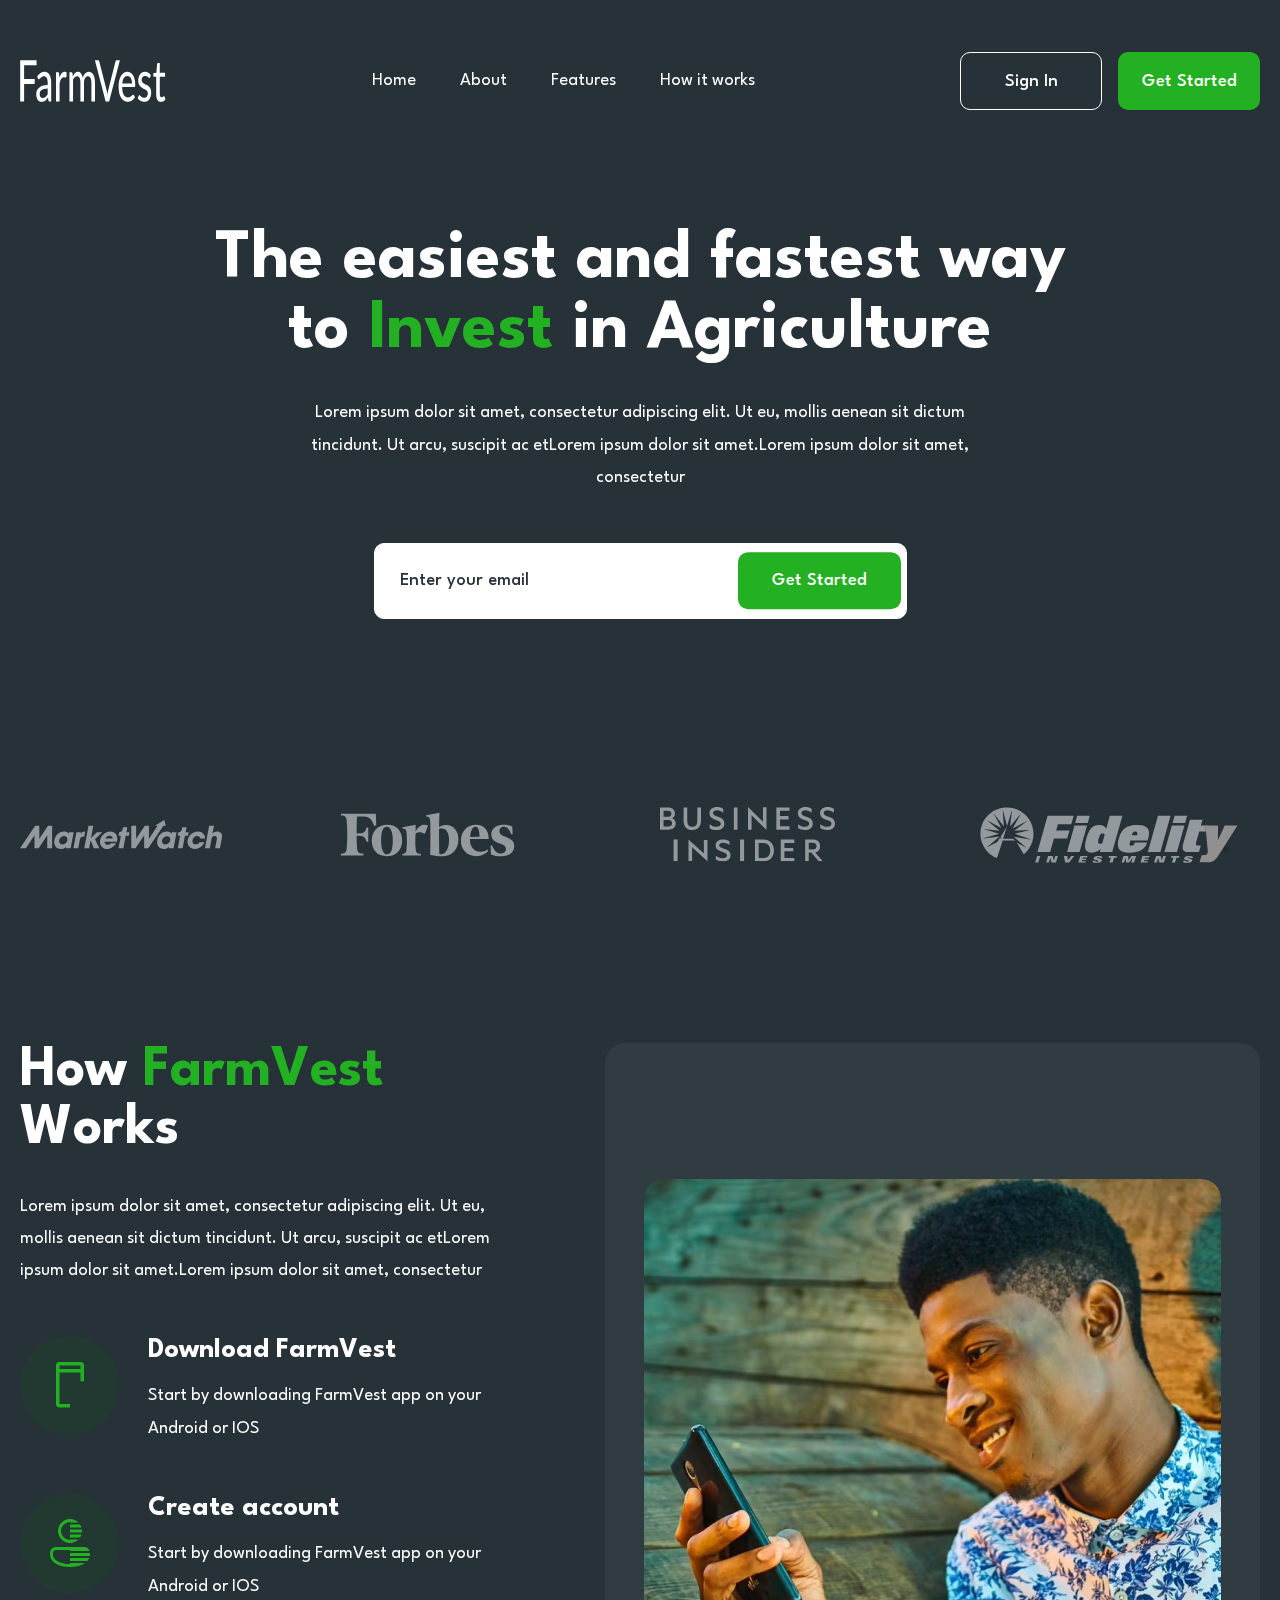
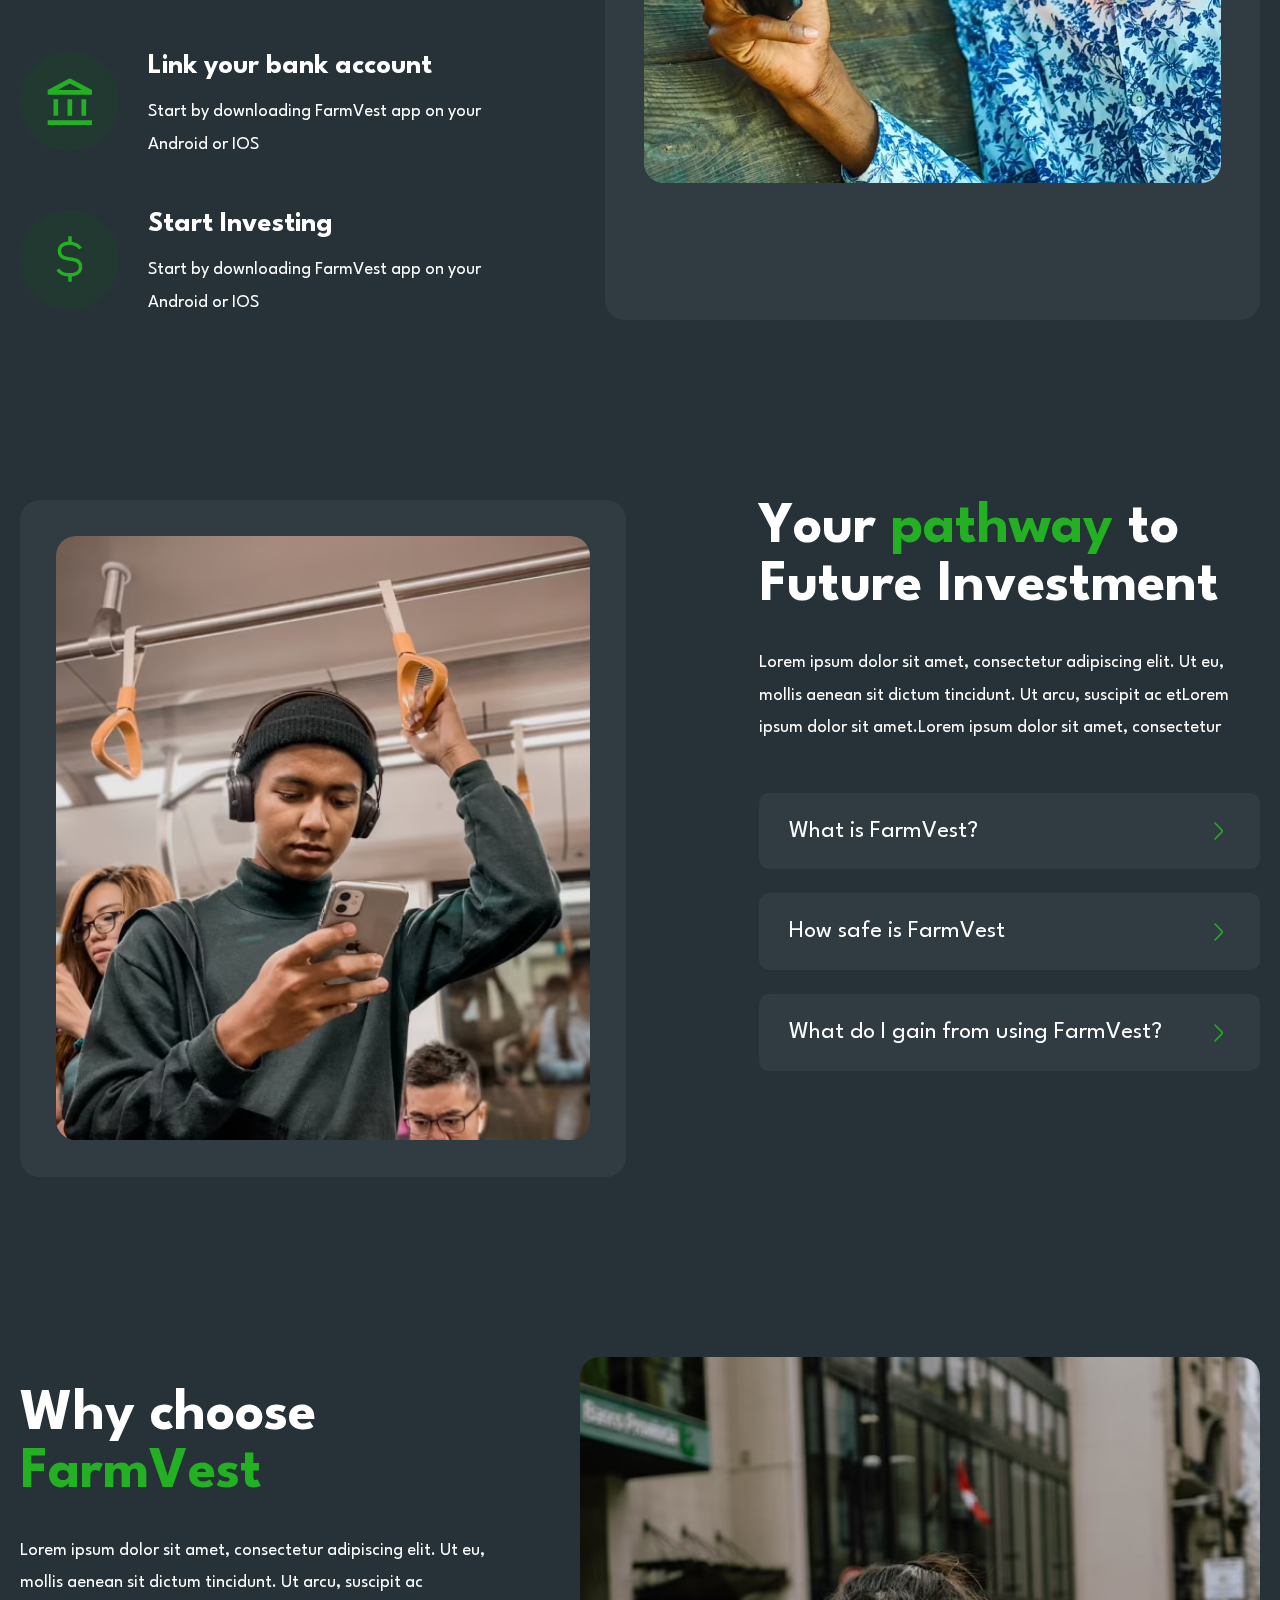
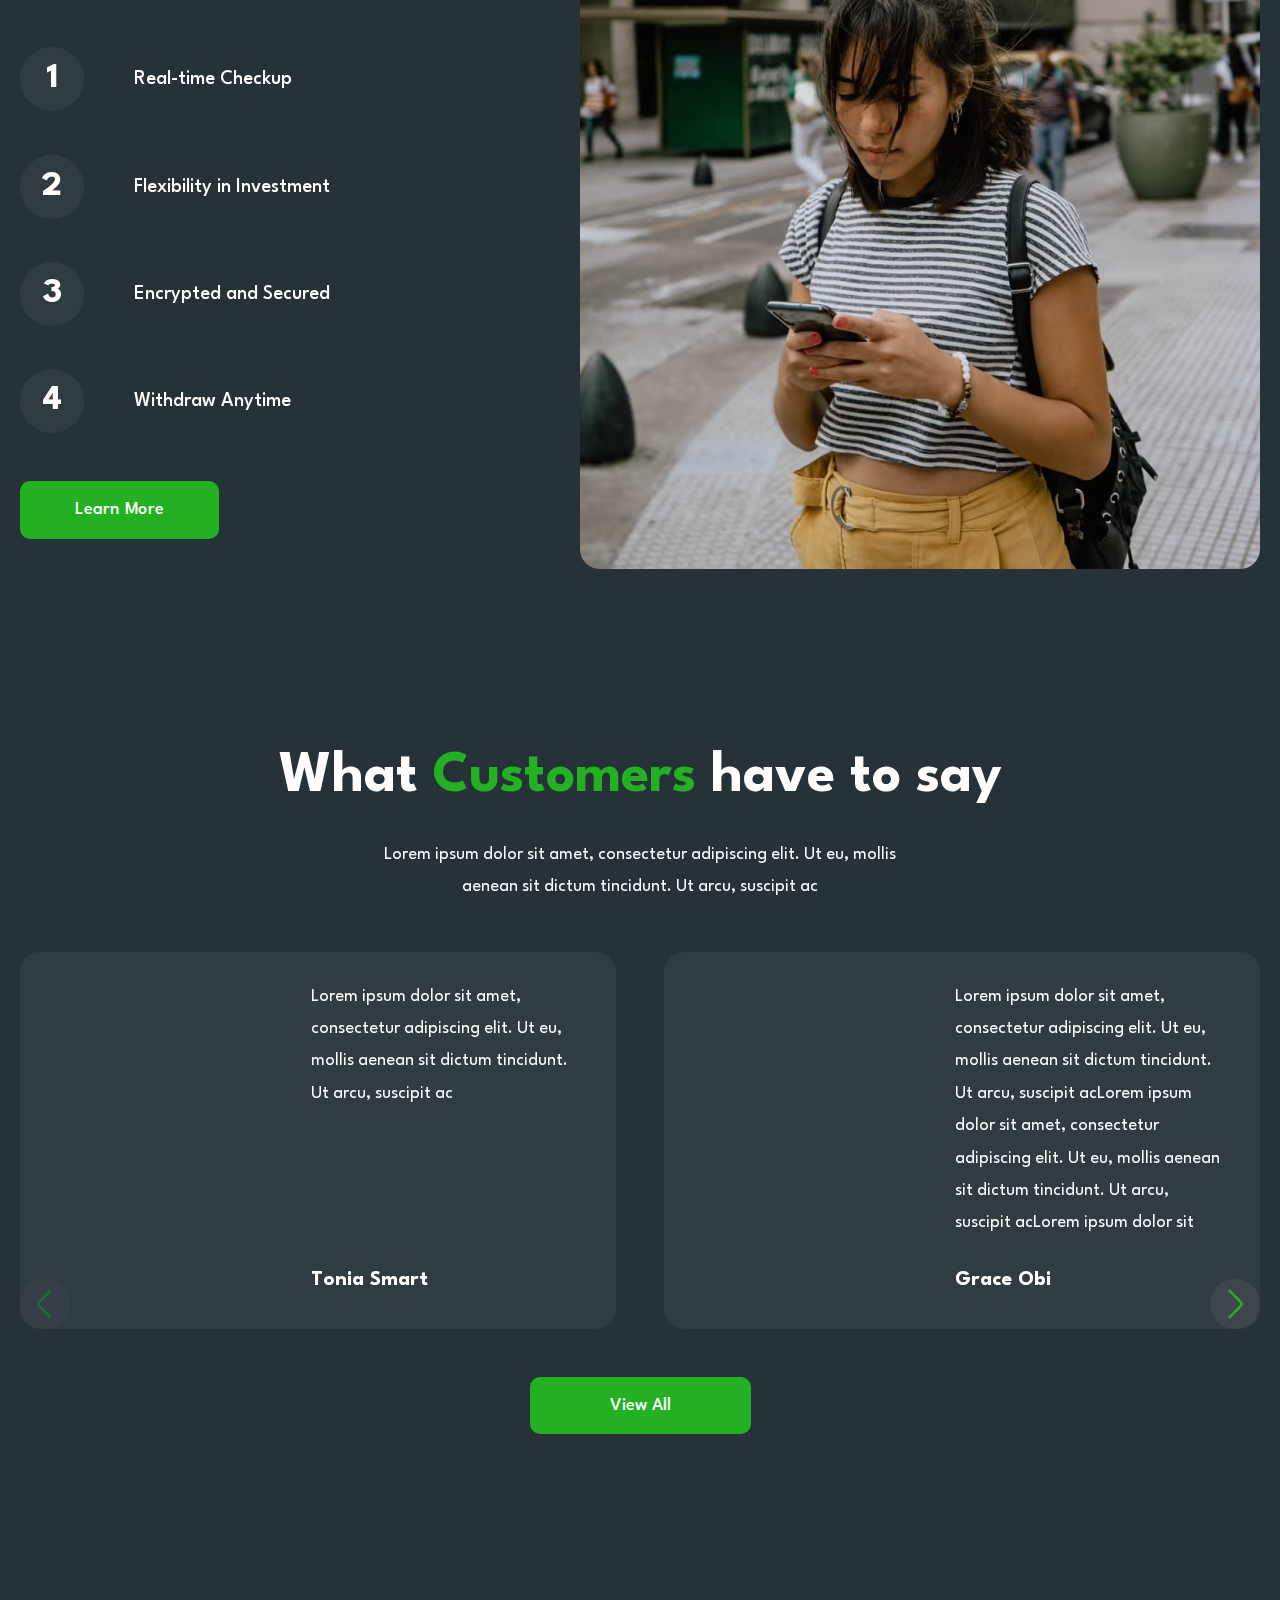
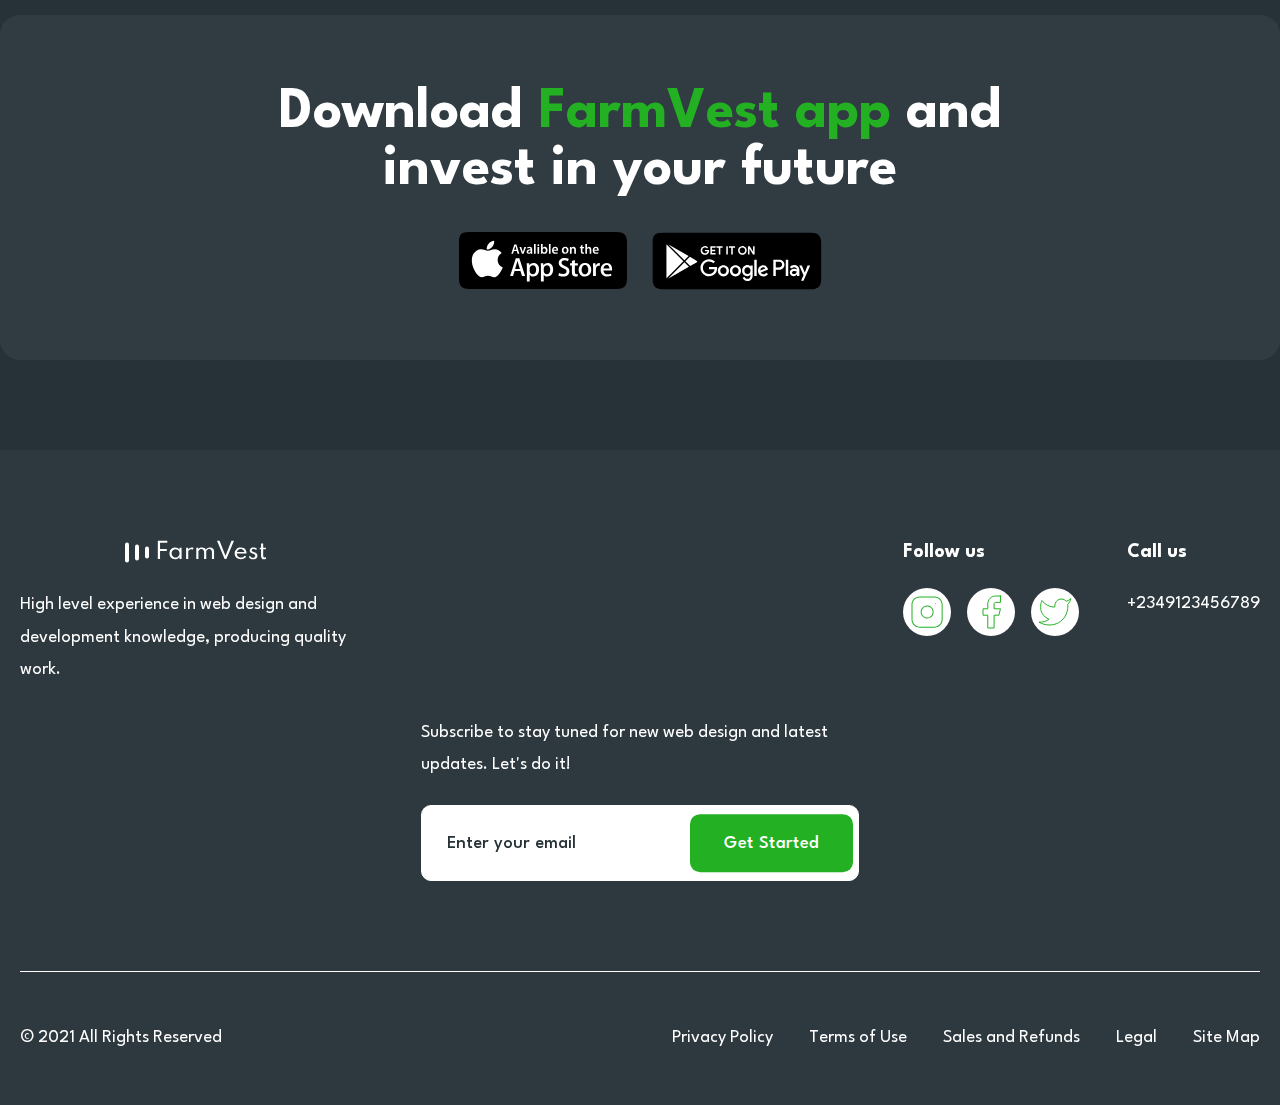
==== commit bc06d005: "finish fix2" ====
--- a/index.html
+++ b/index.html
@@ -92,7 +92,7 @@
 			<picture class="pathway__img img-block">
 				<source srcset="img/pathway/01.avif" type="image/avif">
 				<source srcset="img/pathway/01.webp" type="image/webp">
-				<img src="img/pathway/01.jpg" alt="a guy rides on the subway and holds on to the handrail, looking at his phone" width="660" height="604" loading="lazy">
+				<img src="img/pathway/01.jpg" alt="a guy rides on the subway and holds on to the handrail, looking at his phone" width="614" height="604" loading="lazy">
 			</picture>
 			<div class="pathway__text-block">
 				<h2 class="pathway__title title">Your <span class="title__span">pathway</span> to Future Investment</h2>
--- a/css/main.min.css
+++ b/css/main.min.css
@@ -1,2 +1,2 @@
-html{-webkit-box-sizing:border-box;box-sizing:border-box;scroll-behavior:smooth;height:100%}*,*::before,*::after{-webkit-box-sizing:inherit;box-sizing:inherit}:where(ul,ol):where([class]){padding-left:0}:where(blockquote,figure):where([class]){margin:0}:where(h1,h2,h3,h4,h5,h6,p,ul,ol,dl):where([class]){margin-block:0}:where(dd[class]){margin-left:0}:where(ul[class]){list-style:none}:where(button):where([class]){color:inherit;font-size:inherit}a{color:inherit;text-decoration:none}img,svg{display:block;max-width:100%}input,textarea,select,button{font-family:inherit}@media(prefers-reduced-motion: reduce){*{-webkit-animation-duration:.01ms !important;animation-duration:.01ms !important;-webkit-animation-iteration-count:1 !important;animation-iteration-count:1 !important;-webkit-transition-duration:.01ms !important;transition-duration:.01ms !important;scroll-behavior:auto !important}}@font-face{font-family:"Spartan";font-display:swap;src:url("../fonts/LeagueSpartan-Bold.woff2") format("woff2");font-weight:700;font-style:normal}@font-face{font-family:"Spartan";font-display:swap;src:url("../fonts/LeagueSpartan-Medium.woff2") format("woff2");font-weight:500;font-style:normal}@font-face{font-family:"Spartan";font-display:swap;src:url("../fonts/LeagueSpartan-Regular.woff2") format("woff2");font-weight:400;font-style:normal}:root{--bg: #263238;--bgContent: rgba(255, 255, 255, 0.05);--main-color: #fff;--second-color: #23b123;--transition: 0.3s linear;--transitionLong: 0.5s linear;--index: calc(1vw + 1vh);--font: "Spartan", "Helvetica Neue", Helvetica, sans-serif}html{scroll-padding-top:40px}.body{position:relative;overflow-x:clip;min-height:100%;margin:0;padding:0;border:0;font-family:var(--font);font-size:18px;font-weight:400;line-height:1.8;color:var(--main-color);background-color:var(--bg)}@media(max-width: 767.98px){.body{font-size:clamp(16px,2.3438110367vw,18px)}}.body.menu-active{overflow-y:hidden}@media(max-width: 1023.98px){.body.menu-active{padding-right:4px}}.wrapper{position:relative}[class*=__container]{max-width:1460px;margin:0 auto;padding-inline:20px}@media(max-width: 1023.98px){[class*=__container]{padding-inline:10px}}::-webkit-scrollbar{background-color:rgba(0,0,0,0);width:7px}@media(max-width: 767.98px){::-webkit-scrollbar{width:4px}}::-webkit-scrollbar-thumb{border-radius:10px;background-color:var(--main-color)}*{scrollbar-color:var(--main-color) transporent;scrollbar-width:thin}svg *[fill]{fill:currentColor}svg *[stroke]{stroke:currentColor}.visually-hidden{position:absolute !important;width:1px !important;height:1px !important;margin:-1px !important;border:0 !important;padding:0 !important;white-space:nowrap !important;-webkit-clip-path:inset(100%) !important;clip-path:inset(100%) !important;clip:rect(0 0 0 0) !important;overflow:hidden !important}.btn{display:-webkit-inline-box;display:-ms-inline-flexbox;display:inline-flex;-webkit-box-pack:center;-ms-flex-pack:center;justify-content:center;-webkit-box-align:center;-ms-flex-align:center;align-items:center;min-height:64px;border-radius:10px;border:1px solid var(--main-color);background-color:rgba(0,0,0,0);font-weight:500;line-height:normal;white-space:nowrap;cursor:pointer;position:relative}.btn::before{content:"";position:absolute;bottom:30%;left:10%;width:80%;height:1px;background-color:var(--main-color);-webkit-transform:scale(0);-ms-transform:scale(0);transform:scale(0);-webkit-transition:-webkit-transform var(--transition);transition:-webkit-transform var(--transition);transition:transform var(--transition);transition:transform var(--transition), -webkit-transform var(--transition)}@media(any-hover){.btn:hover::before{-webkit-transform:scale(1);-ms-transform:scale(1);transform:scale(1)}}@media(max-width: 1420px){.btn{min-height:clamp(50px,4.5070422535vw,64px)}}.btn--green{background-color:var(--second-color);border:0}.title{font-size:64px;line-height:1;font-weight:700}.title:not(:last-child){margin-bottom:32px}@media(max-width: 1420px){.title{font-size:clamp(30px,4.5070422535vw,64px)}}.title__span{color:var(--second-color)}.text:not(:last-child){margin-bottom:48px}@media(max-width: 1023.98px){.text:not(:last-child){margin-bottom:clamp(20px,4.6875915545vw,48px)}}.img-block{display:-webkit-box;display:-ms-flexbox;display:flex;-webkit-box-align:center;-ms-flex-align:center;align-items:center;padding:6%;border-radius:20px;background:var(--bgContent);-webkit-transition:max-width var(--transitionLong);transition:max-width var(--transitionLong)}@media(max-width: 1023.98px){.img-block{max-width:70%}}@media(max-width: 767.98px){.img-block{max-width:85%}}@media(max-width: 574.98px){.img-block{max-width:100%}}.img-block img{border-radius:20px;-o-object-fit:cover;object-fit:cover}@media(max-width: 1023.98px){.img-block img{height:clamp(300px,46.47vw,604px)}}.header{position:fixed;top:0;left:0;width:100%;z-index:100;-webkit-transition:background-color .2s;transition:background-color .2s}.header.header--scrolling{background-color:var(--bg)}@media(max-width: 1023.98px){.header::before{content:"";position:absolute;inset:0;z-index:200;background-color:var(--bg);-webkit-transform:translate(100%);-ms-transform:translate(100%);transform:translate(100%);-webkit-transition:-webkit-transform var(--transition);transition:-webkit-transform var(--transition);transition:transform var(--transition);transition:transform var(--transition), -webkit-transform var(--transition);margin-right:5px}.menu-active .header::before{-webkit-transform:translate(0);-ms-transform:translate(0);transform:translate(0)}}.header__container{max-width:1660px;display:-webkit-box;display:-ms-flexbox;display:flex;-webkit-box-align:center;-ms-flex-align:center;align-items:center;-webkit-column-gap:30px;-moz-column-gap:30px;column-gap:30px;min-height:clamp(60px,12.676056338vw,180px);padding-block:5px;-webkit-transition:min-height var(--transition);transition:min-height var(--transition)}.header.header--scrolling .header__container{min-height:60px}@media(max-width: 1023.98px){.header__container{-ms-flex-wrap:wrap;flex-wrap:wrap;-webkit-box-pack:justify;-ms-flex-pack:justify;justify-content:space-between;row-gap:30px}}.header__logo{position:relative;z-index:200;-ms-flex-negative:0;flex-shrink:0;-ms-flex-preferred-size:146px;flex-basis:146px}@media(max-width: 1023.98px){.header__logo{-ms-flex-preferred-size:clamp(100px,14.2580909783vw,146px);flex-basis:clamp(100px,14.2580909783vw,146px)}.header__logo img{height:clamp(30px,4.1993007676vw,43px)}}.header__menu,.header .menu{-webkit-box-flex:1;-ms-flex-positive:1;flex-grow:1}@media(max-width: 1023.98px){.header__menu,.header .menu{overflow-y:auto;position:fixed;z-index:150;inset:0;padding:150px 0 30px;-webkit-transform:translateX(100%);-ms-transform:translateX(100%);transform:translateX(100%);-webkit-transition:-webkit-transform .4s linear;transition:-webkit-transform .4s linear;transition:transform .4s linear;transition:transform .4s linear, -webkit-transform .4s linear;background-color:var(--bg)}.header__menu.menu-active,.header .menu.menu-active{-webkit-transform:translateX(0);-ms-transform:translateX(0);transform:translateX(0)}}.header__menu__list,.header .menu__list{display:-webkit-box;display:-ms-flexbox;display:flex;-ms-flex-wrap:wrap;flex-wrap:wrap;-webkit-column-gap:44px;-moz-column-gap:44px;column-gap:44px;row-gap:30px;margin-left:463px}@media(max-width: 1660px){.header__menu__list,.header .menu__list{-webkit-box-pack:center;-ms-flex-pack:center;justify-content:center;margin-left:0}}@media(max-width: 1023.98px){.header__menu__list,.header .menu__list{-ms-flex-wrap:nowrap;flex-wrap:nowrap;-webkit-box-pack:start;-ms-flex-pack:start;justify-content:flex-start;-webkit-box-align:center;-ms-flex-align:center;align-items:center;-webkit-box-orient:vertical;-webkit-box-direction:normal;-ms-flex-direction:column;flex-direction:column;margin-bottom:40px}}.header__menu__item,.header .menu__item{display:-webkit-box;display:-ms-flexbox;display:flex;-webkit-box-align:center;-ms-flex-align:center;align-items:center}.header__menu__link,.header .menu__link{padding-block:7px;white-space:nowrap;position:relative;line-height:1}.header__menu__link::before,.header .menu__link::before{content:"";position:absolute;bottom:0;left:0;width:100%;height:1px;background-color:var(--main-color);-webkit-transform:scale(0);-ms-transform:scale(0);transform:scale(0);-webkit-transition:-webkit-transform var(--transition);transition:-webkit-transform var(--transition);transition:transform var(--transition);transition:transform var(--transition), -webkit-transform var(--transition)}@media(any-hover){.header__menu__link:hover::before,.header .menu__link:hover::before{-webkit-transform:scale(1);-ms-transform:scale(1);transform:scale(1)}}@media(max-width: 1023.98px){.header__menu__link,.header .menu__link{font-size:28px}}.header__active{display:-webkit-box;display:-ms-flexbox;display:flex;-webkit-column-gap:16px;-moz-column-gap:16px;column-gap:16px;position:relative;z-index:200}@media(max-width: 1023.98px){.header__active{-webkit-box-flex:1;-ms-flex-positive:1;flex-grow:1;-webkit-box-pack:end;-ms-flex-pack:end;justify-content:flex-end}}@media(max-width: 574.98px){.header__active{display:none}}.header__active--menu{display:none}@media(max-width: 574.98px){.header__active--menu{display:-webkit-box;display:-ms-flexbox;display:flex;-webkit-box-pack:center;-ms-flex-pack:center;justify-content:center}}.header__btn{width:142px}@media(max-width: 767.98px){.header__btn{width:clamp(120px,18.4900648454vw,142px)}}.burger-btn{display:none}@media(max-width: 1023.98px){.burger-btn{position:relative;z-index:200;display:block;width:30px;height:20px;background-color:rgba(0,0,0,0);border:0}}@media(max-width: 1023.98px)and (any-hover){.burger-btn:hover{cursor:pointer}}@media(max-width: 1023.98px){.burger-btn span,.burger-btn::before,.burger-btn::after{content:"";position:absolute;right:0;width:100%;height:2px;background-color:#fff;-webkit-transition:all .3s ease 0s;transition:all .3s ease 0s}.burger-btn::before{top:0}.burger-btn::after{bottom:0}.burger-btn span{top:calc(50% - 1px)}}.burger-btn.menu-active span{width:0}.burger-btn.menu-active::before{top:calc(50% - 1px);-webkit-transform:rotate(-45deg);-ms-transform:rotate(-45deg);transform:rotate(-45deg)}.burger-btn.menu-active::after{bottom:calc(50% - 1px);-webkit-transform:rotate(45deg);-ms-transform:rotate(45deg);transform:rotate(45deg)}.main__banner{padding-top:clamp(100px,17.6056338028vw,250px);padding-bottom:clamp(50px,7.0422535211vw,100px)}.main__how,.main__pathway,.main__why,.main__what,.main__app{padding-block:clamp(50px,7.0422535211vw,100px)}.banner__container{position:relative}.banner__text-block{display:-webkit-box;display:-ms-flexbox;display:flex;-webkit-box-orient:vertical;-webkit-box-direction:normal;-ms-flex-direction:column;flex-direction:column;-webkit-box-align:center;-ms-flex-align:center;align-items:center;text-align:center;margin-bottom:clamp(30px,14.7183098592vw,209px)}.banner__title{max-width:923px;font-size:70px;margin-bottom:70px}@media(max-width: 1023.98px){.banner__title{font-size:clamp(32px,6.836071017vw,70px);margin-bottom:clamp(30px,6.836071017vw,70px)}}.banner__text{max-width:725px}.banner__form{position:relative}.banner__input{width:clamp(350px,52.0517978867vw,533px);min-height:clamp(60px,7.4220199613vw,76px);padding-left:25px;padding-right:clamp(140px,17.8714428016vw,183px);border-radius:10px;border:1px solid var(--main-color);background:var(--main-color);font-size:inherit;font-weight:500;line-height:1}.banner__input::-webkit-input-placeholder{color:var(--bg)}.banner__input::-moz-placeholder{color:var(--bg)}.banner__input:-ms-input-placeholder{color:var(--bg)}.banner__input::-ms-input-placeholder{color:var(--bg)}.banner__input::placeholder{color:var(--bg)}@media(max-width: 574.98px){.banner__input{-webkit-transition:width .2s linear;transition:width .2s linear;width:80vw}}@media(max-width: 424.98px){.banner__input{width:calc(100vw - 20px)}}.banner__btn{position:absolute;top:50%;-webkit-transform:translateY(-50%);-ms-transform:translateY(-50%);transform:translateY(-50%);right:6px;width:163px}@media(max-width: 1023.98px){.banner__btn{width:clamp(120px,15.9182796539vw,163px)}}.banner__swiper.swiper{z-index:-1}.banner__list.swiper-wrapper{-webkit-box-align:center;-ms-flex-align:center;align-items:center}@media(min-width: 1461px){.banner__list.swiper-wrapper{display:grid;grid-template-columns:repeat(5, 1fr);-webkit-column-gap:108px;-moz-column-gap:108px;column-gap:108px}}.banner__decor{position:absolute;z-index:-1;inset:0}.banner__decor img{position:absolute}@media(max-width: 1023.98px){.banner__decor{display:none}}.banner__ellipse{top:0;left:20px;-webkit-transform:translate(-71.96%, -78.11%);-ms-transform:translate(-71.96%, -78.11%);transform:translate(-71.96%, -78.11%);width:585px;height:585px}.banner__ellipse-2{top:-28.03%;left:-21.88%;width:585px;height:585px}.how__container{display:grid;grid-template-columns:40.42% 52.81%;-webkit-box-pack:justify;-ms-flex-pack:justify;justify-content:space-between;-webkit-column-gap:20px;-moz-column-gap:20px;column-gap:20px}@media(max-width: 1023.98px){.how__container{grid-template-columns:1fr;justify-items:center;row-gap:30px}}@media(max-width: 1023.98px){.how__text-block{display:grid;text-align:center}}.how__list{display:-webkit-box;display:-ms-flexbox;display:flex;-webkit-box-orient:vertical;-webkit-box-direction:normal;-ms-flex-direction:column;flex-direction:column;row-gap:48px;max-width:85.36%}@media(max-width: 1420px){.how__list{max-width:100%}}@media(max-width: 1023.98px){.how__list{justify-self:center;row-gap:clamp(20px,4.6875915545vw,48px)}}.how__item{display:grid;grid-template-columns:110px 1fr;min-height:110px;-webkit-column-gap:32px;-moz-column-gap:32px;column-gap:32px}@media(max-width: 1420px){.how__item{grid-template-columns:clamp(70px,7.7464788732vw,110px) 1fr;-webkit-column-gap:clamp(20px,2.2535211268vw,32px);-moz-column-gap:clamp(20px,2.2535211268vw,32px);column-gap:clamp(20px,2.2535211268vw,32px)}}@media(max-width: 767.98px){.how__item{grid-template-columns:1fr;-webkit-box-pack:center;-ms-flex-pack:center;justify-content:center;row-gap:20px}}.how__item::before{content:"";grid-row:span 2;width:110px;aspect-ratio:1/1;border-radius:50%;background-color:rgba(0,128,0,.1);background-position:50%;background-repeat:no-repeat}@media(max-width: 1420px){.how__item::before{width:clamp(70px,7.7464788732vw,110px)}}@media(max-width: 767.98px){.how__item::before{grid-row:1/2;justify-self:center}}.how__title-item{font-size:28px;font-weight:700;line-height:1;margin-bottom:16px}@media(max-width: 767.98px){.how__title-item{font-size:clamp(22px,3.6459282794vw,28px);grid-row:2/3;margin-bottom:0}}@media(max-width: 767.98px){.how__text-item{grid-row:3/4}}.how__item--mobile::before{background-image:url(../img/svg/how/mobile.svg)}.how__item--man::before{background-image:url(../img/svg/how/man.svg)}.how__item--build::before{background-image:url(../img/svg/how/build.svg)}.how__item--dollar::before{background-image:url(../img/svg/how/dollar.svg)}.pathway__container{display:grid;grid-template-columns:52.81% 40.42%;-webkit-box-pack:justify;-ms-flex-pack:justify;justify-content:space-between;-webkit-box-align:stretch;-ms-flex-align:stretch;align-items:stretch;-webkit-column-gap:20px;-moz-column-gap:20px;column-gap:20px}@media(max-width: 1023.98px){.pathway__container{grid-template-columns:1fr;justify-items:center;row-gap:30px}}@media(max-width: 1023.98px){.pathway__img{-webkit-box-ordinal-group:3;-ms-flex-order:2;order:2}}@media(max-width: 1023.98px){.pathway__text-block{-webkit-box-ordinal-group:2;-ms-flex-order:1;order:1;text-align:center}}.pathway__list{display:-webkit-box;display:-ms-flexbox;display:flex;-webkit-box-orient:vertical;-webkit-box-direction:normal;-ms-flex-direction:column;flex-direction:column;row-gap:24px}.pathway__accordion,.pathway .accordion{position:relative;background:rgba(255,255,255,.05);border-radius:10px;-webkit-transition:max-width var(--transitionLong);transition:max-width var(--transitionLong)}@media(max-width: 1023.98px){.pathway__accordion,.pathway .accordion{max-width:70%;margin:0 auto;font-size:clamp(18px,2.3437957773vw,24px)}}@media(max-width: 767.98px){.pathway__accordion,.pathway .accordion{max-width:85%}}@media(max-width: 574.98px){.pathway__accordion,.pathway .accordion{max-width:100%}}.pathway__accordion__btn,.pathway .accordion__btn{position:relative;width:100%;font-size:24px;border:0;padding:24px 65px 24px 30px;background:0;text-align:left;-webkit-transition:max-width var(--transitionLong);transition:max-width var(--transitionLong);line-height:1.2}.pathway__accordion__btn::before,.pathway .accordion__btn::before{content:"";position:absolute;top:calc(50% - 12px);right:30px;width:24px;aspect-ratio:1/1;background:url(../img/svg/ico/arrow.svg) 50% no-repeat;-webkit-transform:rotate(-90deg);-ms-transform:rotate(-90deg);transform:rotate(-90deg);-webkit-transition:-webkit-transform var(--transition);transition:-webkit-transform var(--transition);transition:transform var(--transition);transition:transform var(--transition), -webkit-transform var(--transition)}@media(max-width: 1023.98px){.pathway__accordion__btn::before,.pathway .accordion__btn::before{right:15px}}@media(max-width: 1023.98px){.pathway__accordion__btn,.pathway .accordion__btn{padding:15px;padding-right:40px}}.pathway__accordion__content,.pathway .accordion__content{-webkit-transition:all var(--transitionLong);transition:all var(--transitionLong);opacity:0;overflow:hidden;max-height:0;will-change:max-height;padding-inline:30px;text-align:left}@media(max-width: 1023.98px){.pathway__accordion__content,.pathway .accordion__content{padding-inline:15px}}.accordion--active .accordion__btn{top:calc(50% - 15px)}.accordion--active .accordion__content{opacity:1;padding-bottom:24px}.accordion--active .accordion__btn::before{top:calc(50% - 12px);-webkit-transform:rotate(0);-ms-transform:rotate(0);transform:rotate(0)}.why__container{display:-webkit-box;display:-ms-flexbox;display:flex;-webkit-box-pack:justify;-ms-flex-pack:justify;justify-content:space-between;-webkit-box-align:center;-ms-flex-align:center;align-items:center;-webkit-column-gap:20px;-moz-column-gap:20px;column-gap:20px}@media(max-width: 1023.98px){.why__container{-webkit-box-orient:vertical;-webkit-box-direction:normal;-ms-flex-direction:column;flex-direction:column;row-gap:30px}}.why__text-block{-ms-flex-preferred-size:39.64%;flex-basis:39.64%}@media(max-width: 1023.98px){.why__text-block{width:100%;text-align:center}}.why__list{counter-reset:myCounter;list-style:none;margin-bottom:48px;-webkit-transition:max-width var(--transitionLong);transition:max-width var(--transitionLong)}@media(max-width: 1023.98px){.why__list{display:grid;grid-template-columns:repeat(2, 1fr);gap:30px;max-width:70%;margin:0 auto;margin-bottom:clamp(30px,4.6875915545vw,48px);font-size:clamp(18px,2.3437957773vw,24px);-moz-text-align-last:left;text-align-last:left}}@media(max-width: 767.98px){.why__list{max-width:85%;grid-template-columns:1fr;margin:0 auto 30px}}@media(max-width: 574.98px){.why__list{max-width:100%}}.why__item-list{min-height:64px;font-size:20px;font-weight:500;line-height:1;display:-webkit-box;display:-ms-flexbox;display:flex;-webkit-box-align:center;-ms-flex-align:center;align-items:center;text-align:left;margin-bottom:clamp(30px,3.3802816901vw,48px)}@media(max-width: 1023.98px){.why__item-list{margin-bottom:0}}.why__item-list::before{counter-increment:myCounter;content:counter(myCounter);width:64px;aspect-ratio:1/1;border-radius:50%;background-color:var(--bgContent);display:-webkit-inline-box;display:-ms-inline-flexbox;display:inline-flex;-webkit-box-pack:center;-ms-flex-pack:center;justify-content:center;-webkit-box-align:center;-ms-flex-align:center;align-items:center;margin-right:50px;font-size:36px;font-weight:700;line-height:1}@media(max-width: 1023.98px){.why__item-list::before{margin-right:clamp(20px,4.8829078693vw,50px)}}.why__btn{padding-inline:55px;-webkit-transition:width var(--transitionLong);transition:width var(--transitionLong)}@media(max-width: 1023.98px){.why__btn{padding-inline:clamp(30px,5.3711986562vw,55px)}}@media(max-width: 574.98px){.why__btn{width:100%}}.why__img-block{border-radius:20px;-webkit-transition:max-width var(--transitionLong);transition:max-width var(--transitionLong)}@media(max-width: 1023.98px){.why__img-block{max-width:70%}}@media(max-width: 767.98px){.why__img-block{max-width:85%}}@media(max-width: 574.98px){.why__img-block{max-width:100%}}.why__img-block img{border-radius:20px;-o-object-fit:cover;object-fit:cover}@media(max-width: 1023.98px){.why__img-block img{height:clamp(300px,46.47vw,604px)}}.what__container{display:-webkit-box;display:-ms-flexbox;display:flex;-webkit-box-orient:vertical;-webkit-box-direction:normal;-ms-flex-direction:column;flex-direction:column;-webkit-box-align:center;-ms-flex-align:center;align-items:center}.what__text-block{text-align:center;margin-bottom:48px}@media(max-width: 1023.98px){.what__text-block{margin-bottom:clamp(20px,4.6875915545vw,48px)}}.what__text{max-width:563px;margin:0 auto}.what__swiper,.what .swiper{max-width:100%;margin-bottom:48px}.what__swiper__slide,.what__swiper .swiper-slide,.what .swiper__slide,.what .swiper .swiper-slide{border-radius:20px;background-color:var(--bgContent);display:-webkit-box;display:-ms-flexbox;display:flex;overflow:hidden;height:auto}@media(max-width: 1023.98px){.what__swiper__slide,.what__swiper .swiper-slide,.what .swiper__slide,.what .swiper .swiper-slide{-webkit-box-orient:vertical;-webkit-box-direction:normal;-ms-flex-direction:column;flex-direction:column;row-gap:clamp(15px,2.9297447216vw,30px)}}.what__swiper__img,.what .swiper__img{-ms-flex-preferred-size:44%;flex-basis:44%}@media(max-width: 1023.98px){.what__swiper__img,.what .swiper__img{-ms-flex-preferred-size:auto;flex-basis:auto;-webkit-box-align:start;-ms-flex-align:start;align-items:flex-start;max-height:clamp(200px,29.2974472158vw,300px)}}.what__swiper__img img,.what .swiper__img img{width:100%;height:100%;-o-object-fit:cover;object-fit:cover;border-radius:20px 0 0 20px}@media(max-width: 1023.98px){.what__swiper__img img,.what .swiper__img img{border-radius:20px 20px 0 0}}.what__swiper__body,.what .swiper__body{padding-block:clamp(15px,2.2535211268vw,32px)}.what__swiper__text-block,.what .swiper__text-block{-webkit-box-flex:1;-ms-flex:1 1 46%;flex:1 1 46%;display:-webkit-box;display:-ms-flexbox;display:flex;-webkit-box-orient:vertical;-webkit-box-direction:normal;-ms-flex-direction:column;flex-direction:column;-webkit-box-sizing:border-box;box-sizing:border-box;padding:clamp(15px,2.2535211268vw,32px);max-height:377px}@media(max-width: 1023.98px){.what__swiper__text-block,.what .swiper__text-block{-ms-flex-preferred-size:auto;flex-basis:auto;max-height:clamp(200px,24.4145393465vw,250px);padding-top:0}}.what__swiper__comment,.what .swiper__comment{-webkit-box-flex:1;-ms-flex-positive:1;flex-grow:1;margin-bottom:15px;overflow-y:auto;padding-right:10px}@media(max-width: 767.98px){.what__swiper__comment,.what .swiper__comment{line-height:1.4}}.what__swiper__button,.what .swiper__button{top:100%;margin-top:0;width:50px;height:50px;border-radius:50%;background:url(../img/svg/ico/arrow.svg) 50%/30px no-repeat,var(--bgContent)}.what__swiper__button::after,.what .swiper__button::after{display:none}@media(max-width: 1023.98px){.what__swiper__button,.what .swiper__button{display:none}}.what__swiper__button--left,.what .swiper__button--left{-webkit-transform:translateY(-100%) rotate(90deg);-ms-transform:translateY(-100%) rotate(90deg);transform:translateY(-100%) rotate(90deg);left:0}.what__swiper__button--right,.what .swiper__button--right{-webkit-transform:translateY(-100%) rotate(-90deg);-ms-transform:translateY(-100%) rotate(-90deg);transform:translateY(-100%) rotate(-90deg);right:0}.what__btn{width:221px}.app__container{border-radius:20px;background:var(--bgContent);padding-block:70px}@media(max-width: 1023.98px){.app__container{padding-block:clamp(30px,6.836071017vw,70px)}}.app__title{max-width:760px;margin:0 auto;text-align:center}.app__active{display:-webkit-box;display:-ms-flexbox;display:flex;-webkit-box-pack:center;-ms-flex-pack:center;justify-content:center;-webkit-column-gap:25px;-moz-column-gap:25px;column-gap:25px}.footer{padding-top:clamp(50px,7.0422535211vw,100px);padding-bottom:50px;background-color:rgba(53,64,70,.5)}.footer__container{max-width:1660px}.footer__top{display:grid;grid-template-columns:1fr minmax(350px, 533px) 1fr;-webkit-column-gap:40px;-moz-column-gap:40px;column-gap:40px;-webkit-transition:max-width var(--transitionLong);transition:max-width var(--transitionLong);margin-bottom:clamp(50px,7.0422535211vw,100px)}@media(max-width: 1420px){.footer__top{grid-template-columns:repeat(2, 1fr);row-gap:30px}}@media(max-width: 767.98px){.footer__top{display:-webkit-box;display:-ms-flexbox;display:flex;-webkit-box-orient:vertical;-webkit-box-direction:normal;-ms-flex-direction:column;flex-direction:column;justify-items:center;text-align:center;max-width:85%;margin:0 auto 50px}}@media(max-width: 574.98px){.footer__top{max-width:100%}}.footer__block-logo{max-width:352px;display:-webkit-box;display:-ms-flexbox;display:flex;-webkit-box-orient:vertical;-webkit-box-direction:normal;-ms-flex-direction:column;flex-direction:column;-webkit-box-pack:justify;-ms-flex-pack:justify;justify-content:space-between;row-gap:24px}@media(max-width: 767.98px){.footer__block-logo{max-width:100%}}.footer__logo{-ms-flex-item-align:center;align-self:center;-webkit-transition:color var(--transition);transition:color var(--transition)}@media(any-hover){.footer__logo:hover{color:#23b123}}@media(max-width: 1420px){.footer__form,.footer .form-footer{grid-row:2/3;grid-column:1/-1;justify-self:center}}.footer__form__label,.footer .form-footer__label{display:block;max-width:438px;margin-bottom:24px}@media(max-width: 767.98px){.footer__form__label,.footer .form-footer__label{margin-bottom:clamp(16px,3.1250813823vw,24px);max-width:100%}}.footer__form__send,.footer .form-footer__send{position:relative}.footer__form__input,.footer .form-footer__input{display:block;width:100%;min-height:clamp(60px,7.4220199613vw,76px);padding-left:25px;padding-right:183px;border-radius:10px;border:1px solid var(--main-color);background:var(--main-color);font-size:inherit;font-weight:500;line-height:1}.footer__form__input::-webkit-input-placeholder, .footer .form-footer__input::-webkit-input-placeholder{color:var(--bg)}.footer__form__input::-moz-placeholder, .footer .form-footer__input::-moz-placeholder{color:var(--bg)}.footer__form__input:-ms-input-placeholder, .footer .form-footer__input:-ms-input-placeholder{color:var(--bg)}.footer__form__input::-ms-input-placeholder, .footer .form-footer__input::-ms-input-placeholder{color:var(--bg)}.footer__form__input::placeholder,.footer .form-footer__input::placeholder{color:var(--bg)}.footer__form__btn,.footer .form-footer__btn{position:absolute;top:50%;-webkit-transform:translateY(-50%);-ms-transform:translateY(-50%);transform:translateY(-50%);right:6px;width:163px}@media(max-width: 1023.98px){.footer__form__btn,.footer .form-footer__btn{width:clamp(120px,15.9182796539vw,163px)}}.footer__social,.footer .social{justify-self:end;display:-webkit-box;display:-ms-flexbox;display:flex;-webkit-column-gap:48px;-moz-column-gap:48px;column-gap:48px}@media(max-width: 767.98px){.footer__social,.footer .social{max-width:100%;margin:0 auto}}.footer__social__title,.footer .social__title{line-height:1.2;font-size:20px}.footer__social__title:not(:last-child),.footer .social__title:not(:last-child){margin-bottom:24px}.footer__social__list,.footer .social__list{display:-webkit-box;display:-ms-flexbox;display:flex;-webkit-column-gap:16px;-moz-column-gap:16px;column-gap:16px}.footer__social__link,.footer .social__link{width:48px;aspect-ratio:1;display:-webkit-box;display:-ms-flexbox;display:flex;-webkit-box-align:center;-ms-flex-align:center;align-items:center;-webkit-box-pack:center;-ms-flex-pack:center;justify-content:center;border-radius:50%;background-color:#fff;-webkit-transition:background-color var(--transition);transition:background-color var(--transition)}@media(any-hover){.footer__social__link:hover,.footer .social__link:hover{background-color:#23b123}.footer__social__link:hover .social__icon,.footer .social__link:hover .social__icon{color:#fff}}@media(max-width: 767.98px){.footer__social__link,.footer .social__link{width:38px}}.footer__social__icon,.footer .social__icon{color:#23b123;-webkit-transition:color var(--transition);transition:color var(--transition)}@media(max-width: 767.98px){.footer__social__icon,.footer .social__icon{width:26px;aspect-ratio:1}}.footer__social__number,.footer .social__number{-webkit-transition:color var(--transition);transition:color var(--transition)}@media(any-hover){.footer__social__number:hover,.footer .social__number:hover{color:#23b123}}.footer__bottom{border-top:1px solid var(--main-color);padding-top:50px;display:-webkit-box;display:-ms-flexbox;display:flex;-webkit-box-pack:justify;-ms-flex-pack:justify;justify-content:space-between;-webkit-box-align:center;-ms-flex-align:center;align-items:center;-webkit-column-gap:20px;-moz-column-gap:20px;column-gap:20px}@media(max-width: 1023.98px){.footer__bottom{-webkit-box-orient:vertical;-webkit-box-direction:reverse;-ms-flex-direction:column-reverse;flex-direction:column-reverse;row-gap:30px}}.footer .footer__list{display:-webkit-box;display:-ms-flexbox;display:flex;-webkit-column-gap:clamp(20px,2.8169014085vw,40px);-moz-column-gap:clamp(20px,2.8169014085vw,40px);column-gap:clamp(20px,2.8169014085vw,40px);-ms-flex-wrap:wrap;flex-wrap:wrap;row-gap:20px}.footer .footer__link{position:relative}.footer .footer__link::before{content:"";position:absolute;bottom:0;left:0;width:100%;height:1px;background-color:var(--main-color);-webkit-transform:scale(0);-ms-transform:scale(0);transform:scale(0);-webkit-transition:-webkit-transform var(--transition);transition:-webkit-transform var(--transition);transition:transform var(--transition);transition:transform var(--transition), -webkit-transform var(--transition)}@media(any-hover){.footer .footer__link:hover::before{-webkit-transform:scale(1);-ms-transform:scale(1);transform:scale(1)}}
+html{-webkit-box-sizing:border-box;box-sizing:border-box;scroll-behavior:smooth;height:100%}*,*::before,*::after{-webkit-box-sizing:inherit;box-sizing:inherit}:where(ul,ol):where([class]){padding-left:0}:where(blockquote,figure):where([class]){margin:0}:where(h1,h2,h3,h4,h5,h6,p,ul,ol,dl):where([class]){margin-block:0}:where(dd[class]){margin-left:0}:where(ul[class]){list-style:none}:where(button):where([class]){color:inherit;font-size:inherit}a{color:inherit;text-decoration:none}img,svg{display:block;max-width:100%}input,textarea,select,button{font-family:inherit}@media(prefers-reduced-motion: reduce){*{-webkit-animation-duration:.01ms !important;animation-duration:.01ms !important;-webkit-animation-iteration-count:1 !important;animation-iteration-count:1 !important;-webkit-transition-duration:.01ms !important;transition-duration:.01ms !important;scroll-behavior:auto !important}}@font-face{font-family:"Spartan";font-display:swap;src:url("../fonts/LeagueSpartan-Bold.woff2") format("woff2");font-weight:700;font-style:normal}@font-face{font-family:"Spartan";font-display:swap;src:url("../fonts/LeagueSpartan-Medium.woff2") format("woff2");font-weight:500;font-style:normal}@font-face{font-family:"Spartan";font-display:swap;src:url("../fonts/LeagueSpartan-Regular.woff2") format("woff2");font-weight:400;font-style:normal}:root{--bg: #263238;--bgContent: rgba(255, 255, 255, 0.05);--main-color: #fff;--second-color: #23b123;--transition: 0.3s linear;--transitionLong: 0.5s linear;--index: calc(1vw + 1vh);--font: "Spartan", "Helvetica Neue", Helvetica, sans-serif}html{scroll-padding-top:40px}.body{position:relative;overflow-x:clip;min-height:100%;margin:0;padding:0;border:0;font-family:var(--font);font-size:18px;font-weight:400;line-height:1.8;color:var(--main-color);background-color:var(--bg)}@media(max-width: 767.98px){.body{font-size:clamp(16px,2.3438110367vw,18px)}}.body.menu-active{overflow-y:hidden}@media(max-width: 1023.98px){.body.menu-active{padding-right:4px}}.wrapper{position:relative}[class*=__container]{max-width:1460px;margin:0 auto;padding-inline:20px}@media(max-width: 1023.98px){[class*=__container]{padding-inline:10px}}::-webkit-scrollbar{background-color:rgba(0,0,0,0);width:7px}@media(max-width: 767.98px){::-webkit-scrollbar{width:4px}}::-webkit-scrollbar-thumb{border-radius:10px;background-color:var(--main-color)}*{scrollbar-color:var(--main-color) transporent;scrollbar-width:thin}svg *[fill]{fill:currentColor}svg *[stroke]{stroke:currentColor}.visually-hidden{position:absolute !important;width:1px !important;height:1px !important;margin:-1px !important;border:0 !important;padding:0 !important;white-space:nowrap !important;-webkit-clip-path:inset(100%) !important;clip-path:inset(100%) !important;clip:rect(0 0 0 0) !important;overflow:hidden !important}.btn{display:-webkit-inline-box;display:-ms-inline-flexbox;display:inline-flex;-webkit-box-pack:center;-ms-flex-pack:center;justify-content:center;-webkit-box-align:center;-ms-flex-align:center;align-items:center;min-height:64px;border-radius:10px;border:1px solid var(--main-color);background-color:rgba(0,0,0,0);font-weight:500;line-height:normal;white-space:nowrap;cursor:pointer;position:relative}.btn::before{content:"";position:absolute;bottom:30%;left:10%;width:80%;height:1px;background-color:var(--main-color);-webkit-transform:scale(0);-ms-transform:scale(0);transform:scale(0);-webkit-transition:-webkit-transform var(--transition);transition:-webkit-transform var(--transition);transition:transform var(--transition);transition:transform var(--transition), -webkit-transform var(--transition)}@media(any-hover){.btn:hover::before{-webkit-transform:scale(1);-ms-transform:scale(1);transform:scale(1)}}@media(max-width: 1420px){.btn{min-height:clamp(50px,4.5070422535vw,64px)}}.btn--green{background-color:var(--second-color);border:0}.title{font-size:64px;line-height:1;font-weight:700}.title:not(:last-child){margin-bottom:32px}@media(max-width: 1420px){.title{font-size:clamp(30px,4.5070422535vw,64px)}}.title__span{color:var(--second-color)}.text:not(:last-child){margin-bottom:48px}@media(max-width: 1023.98px){.text:not(:last-child){margin-bottom:clamp(20px,4.6875915545vw,48px)}}.img-block{display:-webkit-box;display:-ms-flexbox;display:flex;-webkit-box-align:center;-ms-flex-align:center;align-items:center;padding:6%;border-radius:20px;background:var(--bgContent);-webkit-transition:max-width var(--transitionLong);transition:max-width var(--transitionLong)}@media(max-width: 1023.98px){.img-block{max-width:70%}}@media(max-width: 767.98px){.img-block{max-width:85%}}@media(max-width: 574.98px){.img-block{max-width:100%}}.img-block img{border-radius:20px;-o-object-fit:cover;object-fit:cover}@media(max-width: 1023.98px){.img-block img{height:clamp(300px,46.47vw,604px)}}.header{position:fixed;top:0;left:0;width:100%;z-index:100;-webkit-transition:background-color .2s;transition:background-color .2s}.header.header--scrolling{background-color:var(--bg)}@media(max-width: 1023.98px){.header::before{content:"";position:absolute;inset:0;z-index:200;background-color:var(--bg);-webkit-transform:translate(100%);-ms-transform:translate(100%);transform:translate(100%);-webkit-transition:-webkit-transform var(--transition);transition:-webkit-transform var(--transition);transition:transform var(--transition);transition:transform var(--transition), -webkit-transform var(--transition);margin-right:5px}.menu-active .header::before{-webkit-transform:translate(0);-ms-transform:translate(0);transform:translate(0)}}.header__container{max-width:1660px;display:-webkit-box;display:-ms-flexbox;display:flex;-webkit-box-align:center;-ms-flex-align:center;align-items:center;-webkit-column-gap:30px;-moz-column-gap:30px;column-gap:30px;min-height:clamp(60px,12.676056338vw,180px);padding-block:5px;-webkit-transition:min-height var(--transition);transition:min-height var(--transition)}.header.header--scrolling .header__container{min-height:60px}@media(max-width: 1023.98px){.header__container{-ms-flex-wrap:wrap;flex-wrap:wrap;-webkit-box-pack:justify;-ms-flex-pack:justify;justify-content:space-between;row-gap:30px}}.header__logo{position:relative;z-index:200;-ms-flex-negative:0;flex-shrink:0;-ms-flex-preferred-size:146px;flex-basis:146px}@media(max-width: 1023.98px){.header__logo{-ms-flex-preferred-size:clamp(100px,14.2580909783vw,146px);flex-basis:clamp(100px,14.2580909783vw,146px)}.header__logo img{height:clamp(30px,4.1993007676vw,43px)}}.header__menu,.header .menu{-webkit-box-flex:1;-ms-flex-positive:1;flex-grow:1}@media(max-width: 1023.98px){.header__menu,.header .menu{overflow-y:auto;position:fixed;z-index:150;inset:0;padding:150px 0 30px;-webkit-transform:translateX(100%);-ms-transform:translateX(100%);transform:translateX(100%);-webkit-transition:-webkit-transform .4s linear;transition:-webkit-transform .4s linear;transition:transform .4s linear;transition:transform .4s linear, -webkit-transform .4s linear;background-color:var(--bg)}.header__menu.menu-active,.header .menu.menu-active{-webkit-transform:translateX(0);-ms-transform:translateX(0);transform:translateX(0)}}.header__menu__list,.header .menu__list{display:-webkit-box;display:-ms-flexbox;display:flex;-ms-flex-wrap:wrap;flex-wrap:wrap;-webkit-column-gap:44px;-moz-column-gap:44px;column-gap:44px;row-gap:30px;margin-left:463px}@media(max-width: 1660px){.header__menu__list,.header .menu__list{-webkit-box-pack:center;-ms-flex-pack:center;justify-content:center;margin-left:0}}@media(max-width: 1023.98px){.header__menu__list,.header .menu__list{-ms-flex-wrap:nowrap;flex-wrap:nowrap;-webkit-box-pack:start;-ms-flex-pack:start;justify-content:flex-start;-webkit-box-align:center;-ms-flex-align:center;align-items:center;-webkit-box-orient:vertical;-webkit-box-direction:normal;-ms-flex-direction:column;flex-direction:column;margin-bottom:40px}}.header__menu__item,.header .menu__item{display:-webkit-box;display:-ms-flexbox;display:flex;-webkit-box-align:center;-ms-flex-align:center;align-items:center}.header__menu__link,.header .menu__link{padding-block:7px;white-space:nowrap;position:relative;line-height:1}.header__menu__link::before,.header .menu__link::before{content:"";position:absolute;bottom:0;left:0;width:100%;height:1px;background-color:var(--main-color);-webkit-transform:scale(0);-ms-transform:scale(0);transform:scale(0);-webkit-transition:-webkit-transform var(--transition);transition:-webkit-transform var(--transition);transition:transform var(--transition);transition:transform var(--transition), -webkit-transform var(--transition)}@media(any-hover){.header__menu__link:hover::before,.header .menu__link:hover::before{-webkit-transform:scale(1);-ms-transform:scale(1);transform:scale(1)}}@media(max-width: 1023.98px){.header__menu__link,.header .menu__link{font-size:28px}}.header__active{display:-webkit-box;display:-ms-flexbox;display:flex;-webkit-column-gap:16px;-moz-column-gap:16px;column-gap:16px;position:relative;z-index:200}@media(max-width: 1023.98px){.header__active{-webkit-box-flex:1;-ms-flex-positive:1;flex-grow:1;-webkit-box-pack:end;-ms-flex-pack:end;justify-content:flex-end}}@media(max-width: 574.98px){.header__active{display:none}}.header__active--menu{display:none}@media(max-width: 574.98px){.header__active--menu{display:-webkit-box;display:-ms-flexbox;display:flex;-webkit-box-pack:center;-ms-flex-pack:center;justify-content:center}}.header__btn{width:142px}@media(max-width: 767.98px){.header__btn{width:clamp(120px,18.4900648454vw,142px)}}.burger-btn{display:none}@media(max-width: 1023.98px){.burger-btn{position:relative;z-index:200;display:block;width:30px;height:20px;background-color:rgba(0,0,0,0);border:0}}@media(max-width: 1023.98px)and (any-hover){.burger-btn:hover{cursor:pointer}}@media(max-width: 1023.98px){.burger-btn span,.burger-btn::before,.burger-btn::after{content:"";position:absolute;right:0;width:100%;height:2px;background-color:#fff;-webkit-transition:all .3s ease 0s;transition:all .3s ease 0s}.burger-btn::before{top:0}.burger-btn::after{bottom:0}.burger-btn span{top:calc(50% - 1px)}}.burger-btn.menu-active span{width:0}.burger-btn.menu-active::before{top:calc(50% - 1px);-webkit-transform:rotate(-45deg);-ms-transform:rotate(-45deg);transform:rotate(-45deg)}.burger-btn.menu-active::after{bottom:calc(50% - 1px);-webkit-transform:rotate(45deg);-ms-transform:rotate(45deg);transform:rotate(45deg)}.main__banner{padding-top:clamp(100px,17.6056338028vw,250px);padding-bottom:clamp(50px,7.0422535211vw,100px)}.main__how,.main__pathway,.main__why,.main__what,.main__app{padding-block:clamp(50px,7.0422535211vw,100px)}.banner__container{position:relative}.banner__text-block{display:-webkit-box;display:-ms-flexbox;display:flex;-webkit-box-orient:vertical;-webkit-box-direction:normal;-ms-flex-direction:column;flex-direction:column;-webkit-box-align:center;-ms-flex-align:center;align-items:center;text-align:center;margin-bottom:clamp(30px,14.7183098592vw,209px)}.banner__title{max-width:923px;font-size:70px;margin-bottom:70px}@media(max-width: 1023.98px){.banner__title{font-size:clamp(32px,6.836071017vw,70px);margin-bottom:clamp(30px,6.836071017vw,70px)}}.banner__text{max-width:725px}.banner__form{position:relative}.banner__input{width:clamp(350px,52.0517978867vw,533px);min-height:clamp(60px,7.4220199613vw,76px);padding-left:25px;padding-right:clamp(140px,17.8714428016vw,183px);border-radius:10px;border:1px solid var(--main-color);background:var(--main-color);font-size:inherit;font-weight:500;line-height:1}.banner__input::-webkit-input-placeholder{color:var(--bg)}.banner__input::-moz-placeholder{color:var(--bg)}.banner__input:-ms-input-placeholder{color:var(--bg)}.banner__input::-ms-input-placeholder{color:var(--bg)}.banner__input::placeholder{color:var(--bg)}@media(max-width: 574.98px){.banner__input{-webkit-transition:width .2s linear;transition:width .2s linear;width:80vw}}@media(max-width: 424.98px){.banner__input{width:calc(100vw - 20px)}}.banner__btn{position:absolute;top:50%;-webkit-transform:translateY(-50%);-ms-transform:translateY(-50%);transform:translateY(-50%);right:6px;width:163px}@media(max-width: 1023.98px){.banner__btn{width:clamp(120px,15.9182796539vw,163px)}}.banner__swiper.swiper{z-index:-1}.banner__list.swiper-wrapper{-webkit-box-align:center;-ms-flex-align:center;align-items:center}@media(min-width: 1461px){.banner__list.swiper-wrapper{display:grid;grid-template-columns:repeat(5, 1fr);-webkit-column-gap:108px;-moz-column-gap:108px;column-gap:108px}}.banner__decor{position:absolute;z-index:-1;inset:0}.banner__decor img{position:absolute}@media(max-width: 1023.98px){.banner__decor{display:none}}.banner__ellipse{top:0;left:20px;-webkit-transform:translate(-71.96%, -78.11%);-ms-transform:translate(-71.96%, -78.11%);transform:translate(-71.96%, -78.11%);width:585px;height:585px}.banner__ellipse-2{top:-28.03%;left:-21.88%;width:585px;height:585px}.how__container{display:grid;grid-template-columns:40.42% 52.81%;-webkit-box-pack:justify;-ms-flex-pack:justify;justify-content:space-between;-webkit-column-gap:20px;-moz-column-gap:20px;column-gap:20px}@media(max-width: 1023.98px){.how__container{grid-template-columns:1fr;justify-items:center;row-gap:30px}}@media(max-width: 1023.98px){.how__text-block{display:grid;text-align:center}}.how__list{display:-webkit-box;display:-ms-flexbox;display:flex;-webkit-box-orient:vertical;-webkit-box-direction:normal;-ms-flex-direction:column;flex-direction:column;row-gap:48px;max-width:85.36%}@media(max-width: 1420px){.how__list{max-width:100%}}@media(max-width: 1023.98px){.how__list{justify-self:center;row-gap:clamp(20px,4.6875915545vw,48px)}}.how__item{display:grid;grid-template-columns:110px 1fr;min-height:110px;-webkit-column-gap:32px;-moz-column-gap:32px;column-gap:32px}@media(max-width: 1420px){.how__item{grid-template-columns:clamp(70px,7.7464788732vw,110px) 1fr;-webkit-column-gap:clamp(20px,2.2535211268vw,32px);-moz-column-gap:clamp(20px,2.2535211268vw,32px);column-gap:clamp(20px,2.2535211268vw,32px)}}@media(max-width: 767.98px){.how__item{grid-template-columns:1fr;-webkit-box-pack:center;-ms-flex-pack:center;justify-content:center;row-gap:20px}}.how__item::before{content:"";grid-row:span 2;width:110px;aspect-ratio:1/1;border-radius:50%;background-color:rgba(0,128,0,.1);background-position:50%;background-repeat:no-repeat}@media(max-width: 1420px){.how__item::before{width:clamp(70px,7.7464788732vw,110px)}}@media(max-width: 767.98px){.how__item::before{grid-row:1/2;justify-self:center}}.how__title-item{font-size:28px;font-weight:700;line-height:1;margin-bottom:16px}@media(max-width: 767.98px){.how__title-item{font-size:clamp(22px,3.6459282794vw,28px);grid-row:2/3;margin-bottom:0}}@media(max-width: 767.98px){.how__text-item{grid-row:3/4}}.how__item--mobile::before{background-image:url(../img/svg/how/mobile.svg)}.how__item--man::before{background-image:url(../img/svg/how/man.svg)}.how__item--build::before{background-image:url(../img/svg/how/build.svg)}.how__item--dollar::before{background-image:url(../img/svg/how/dollar.svg)}.pathway__container{display:grid;grid-template-columns:48.87% 40.42%;-webkit-box-pack:justify;-ms-flex-pack:justify;justify-content:space-between;-webkit-box-align:stretch;-ms-flex-align:stretch;align-items:stretch;-webkit-column-gap:20px;-moz-column-gap:20px;column-gap:20px}@media(max-width: 1023.98px){.pathway__container{grid-template-columns:1fr;justify-items:center;row-gap:30px}}@media(max-width: 1023.98px){.pathway__img{-webkit-box-ordinal-group:3;-ms-flex-order:2;order:2}}@media(max-width: 1023.98px){.pathway__text-block{-webkit-box-ordinal-group:2;-ms-flex-order:1;order:1;text-align:center}}.pathway__list{display:-webkit-box;display:-ms-flexbox;display:flex;-webkit-box-orient:vertical;-webkit-box-direction:normal;-ms-flex-direction:column;flex-direction:column;row-gap:24px}.pathway__accordion,.pathway .accordion{position:relative;background:rgba(255,255,255,.05);border-radius:10px;-webkit-transition:max-width var(--transitionLong);transition:max-width var(--transitionLong)}@media(max-width: 1023.98px){.pathway__accordion,.pathway .accordion{max-width:70%;margin:0 auto;font-size:clamp(18px,2.3437957773vw,24px)}}@media(max-width: 767.98px){.pathway__accordion,.pathway .accordion{max-width:85%}}@media(max-width: 574.98px){.pathway__accordion,.pathway .accordion{max-width:100%}}.pathway__accordion__btn,.pathway .accordion__btn{position:relative;width:100%;font-size:24px;border:0;padding:24px 65px 24px 30px;background:0;text-align:left;-webkit-transition:max-width var(--transitionLong);transition:max-width var(--transitionLong);line-height:1.2}.pathway__accordion__btn::before,.pathway .accordion__btn::before{content:"";position:absolute;top:calc(50% - 12px);right:30px;width:24px;aspect-ratio:1/1;background:url(../img/svg/ico/arrow.svg) 50% no-repeat;-webkit-transform:rotate(-90deg);-ms-transform:rotate(-90deg);transform:rotate(-90deg);-webkit-transition:-webkit-transform var(--transition);transition:-webkit-transform var(--transition);transition:transform var(--transition);transition:transform var(--transition), -webkit-transform var(--transition)}@media(max-width: 1023.98px){.pathway__accordion__btn::before,.pathway .accordion__btn::before{right:15px}}@media(max-width: 1023.98px){.pathway__accordion__btn,.pathway .accordion__btn{padding:15px;padding-right:40px}}.pathway__accordion__content,.pathway .accordion__content{-webkit-transition:all var(--transitionLong);transition:all var(--transitionLong);opacity:0;overflow:hidden;max-height:0;will-change:max-height;padding-inline:30px;text-align:left}@media(max-width: 1023.98px){.pathway__accordion__content,.pathway .accordion__content{padding-inline:15px}}.accordion--active .accordion__btn{top:calc(50% - 15px)}.accordion--active .accordion__content{opacity:1;padding-bottom:24px}.accordion--active .accordion__btn::before{top:calc(50% - 12px);-webkit-transform:rotate(0);-ms-transform:rotate(0);transform:rotate(0)}.why__container{display:-webkit-box;display:-ms-flexbox;display:flex;-webkit-box-pack:justify;-ms-flex-pack:justify;justify-content:space-between;-webkit-box-align:center;-ms-flex-align:center;align-items:center;-webkit-column-gap:20px;-moz-column-gap:20px;column-gap:20px}@media(max-width: 1023.98px){.why__container{-webkit-box-orient:vertical;-webkit-box-direction:normal;-ms-flex-direction:column;flex-direction:column;row-gap:30px}}.why__text-block{-ms-flex-preferred-size:39.64%;flex-basis:39.64%}@media(max-width: 1023.98px){.why__text-block{width:100%;text-align:center}}@media(max-width: 574.98px){.why__text-block{display:-webkit-box;display:-ms-flexbox;display:flex;-webkit-box-orient:vertical;-webkit-box-direction:normal;-ms-flex-direction:column;flex-direction:column;-webkit-box-align:center;-ms-flex-align:center;align-items:center}}.why__list{counter-reset:myCounter;list-style:none;margin-bottom:48px;-webkit-transition:max-width var(--transitionLong);transition:max-width var(--transitionLong)}@media(max-width: 1023.98px){.why__list{display:grid;grid-template-columns:repeat(2, 1fr);gap:30px;max-width:70%;margin:0 auto;margin-bottom:clamp(30px,4.6875915545vw,48px);font-size:clamp(18px,2.3437957773vw,24px);-moz-text-align-last:left;text-align-last:left}}@media(max-width: 767.98px){.why__list{max-width:85%;margin:0 auto 30px}}@media(max-width: 574.98px){.why__list{max-width:100%;display:-webkit-box;display:-ms-flexbox;display:flex;-webkit-box-orient:vertical;-webkit-box-direction:normal;-ms-flex-direction:column;flex-direction:column}}.why__item-list{min-height:64px;font-size:20px;font-weight:500;line-height:1;display:-webkit-box;display:-ms-flexbox;display:flex;-webkit-box-align:center;-ms-flex-align:center;align-items:center;text-align:left;margin-bottom:clamp(30px,3.3802816901vw,48px)}@media(max-width: 1023.98px){.why__item-list{margin-bottom:0}}.why__item-list::before{counter-increment:myCounter;content:counter(myCounter);width:64px;aspect-ratio:1/1;border-radius:50%;background-color:var(--bgContent);display:-webkit-inline-box;display:-ms-inline-flexbox;display:inline-flex;-webkit-box-pack:center;-ms-flex-pack:center;justify-content:center;-webkit-box-align:center;-ms-flex-align:center;align-items:center;margin-right:50px;font-size:36px;font-weight:700;line-height:1}@media(max-width: 1023.98px){.why__item-list::before{margin-right:clamp(20px,4.8829078693vw,50px)}}.why__btn{padding-inline:55px;-webkit-transition:width var(--transitionLong);transition:width var(--transitionLong)}@media(max-width: 1023.98px){.why__btn{padding-inline:clamp(30px,5.3711986562vw,55px)}}@media(max-width: 574.98px){.why__btn{width:100%}}.why__img-block{border-radius:20px;-webkit-transition:max-width var(--transitionLong);transition:max-width var(--transitionLong)}@media(max-width: 1023.98px){.why__img-block{max-width:70%}}@media(max-width: 767.98px){.why__img-block{max-width:85%}}@media(max-width: 574.98px){.why__img-block{max-width:100%}}.why__img-block img{border-radius:20px;-o-object-fit:cover;object-fit:cover}@media(max-width: 1023.98px){.why__img-block img{height:clamp(300px,46.47vw,604px)}}.what__container{display:-webkit-box;display:-ms-flexbox;display:flex;-webkit-box-orient:vertical;-webkit-box-direction:normal;-ms-flex-direction:column;flex-direction:column;-webkit-box-align:center;-ms-flex-align:center;align-items:center}.what__text-block{text-align:center;margin-bottom:48px}@media(max-width: 1023.98px){.what__text-block{margin-bottom:clamp(20px,4.6875915545vw,48px)}}.what__text{max-width:563px;margin:0 auto}.what__swiper,.what .swiper{max-width:100%;margin-bottom:48px}.what__swiper__slide,.what__swiper .swiper-slide,.what .swiper__slide,.what .swiper .swiper-slide{border-radius:20px;background-color:var(--bgContent);display:-webkit-box;display:-ms-flexbox;display:flex;overflow:hidden;height:auto}@media(max-width: 1023.98px){.what__swiper__slide,.what__swiper .swiper-slide,.what .swiper__slide,.what .swiper .swiper-slide{-webkit-box-orient:vertical;-webkit-box-direction:normal;-ms-flex-direction:column;flex-direction:column;row-gap:clamp(15px,2.9297447216vw,30px)}}.what__swiper__img,.what .swiper__img{-ms-flex-preferred-size:44%;flex-basis:44%}@media(max-width: 1023.98px){.what__swiper__img,.what .swiper__img{-ms-flex-preferred-size:auto;flex-basis:auto;-webkit-box-align:start;-ms-flex-align:start;align-items:flex-start;max-height:clamp(200px,29.2974472158vw,300px)}}.what__swiper__img img,.what .swiper__img img{width:100%;height:100%;-o-object-fit:cover;object-fit:cover;border-radius:20px 0 0 20px}@media(max-width: 1023.98px){.what__swiper__img img,.what .swiper__img img{border-radius:20px 20px 0 0}}.what__swiper__body,.what .swiper__body{padding-block:clamp(15px,2.2535211268vw,32px)}.what__swiper__text-block,.what .swiper__text-block{-webkit-box-flex:1;-ms-flex:1 1 46%;flex:1 1 46%;display:-webkit-box;display:-ms-flexbox;display:flex;-webkit-box-orient:vertical;-webkit-box-direction:normal;-ms-flex-direction:column;flex-direction:column;-webkit-box-sizing:border-box;box-sizing:border-box;padding:clamp(15px,2.2535211268vw,32px);max-height:377px}@media(max-width: 1023.98px){.what__swiper__text-block,.what .swiper__text-block{-ms-flex-preferred-size:auto;flex-basis:auto;max-height:clamp(200px,24.4145393465vw,250px);padding-top:0}}.what__swiper__comment,.what .swiper__comment{-webkit-box-flex:1;-ms-flex-positive:1;flex-grow:1;margin-bottom:15px;overflow-y:auto;padding-right:10px}@media(max-width: 767.98px){.what__swiper__comment,.what .swiper__comment{line-height:1.4}}.what__swiper__button,.what .swiper__button{top:100%;margin-top:0;width:50px;height:50px;border-radius:50%;background:url(../img/svg/ico/arrow.svg) 50%/30px no-repeat,var(--bgContent)}.what__swiper__button::after,.what .swiper__button::after{display:none}@media(max-width: 1023.98px){.what__swiper__button,.what .swiper__button{display:none}}.what__swiper__button--left,.what .swiper__button--left{-webkit-transform:translateY(-100%) rotate(90deg);-ms-transform:translateY(-100%) rotate(90deg);transform:translateY(-100%) rotate(90deg);left:0}.what__swiper__button--right,.what .swiper__button--right{-webkit-transform:translateY(-100%) rotate(-90deg);-ms-transform:translateY(-100%) rotate(-90deg);transform:translateY(-100%) rotate(-90deg);right:0}.what__btn{width:221px}.app__container{border-radius:20px;background:var(--bgContent);padding-block:70px}@media(max-width: 1023.98px){.app__container{padding-block:clamp(30px,6.836071017vw,70px)}}.app__title{max-width:760px;margin:0 auto;text-align:center}.app__active{display:-webkit-box;display:-ms-flexbox;display:flex;-webkit-box-pack:center;-ms-flex-pack:center;justify-content:center;-webkit-column-gap:25px;-moz-column-gap:25px;column-gap:25px}.footer{padding-top:clamp(50px,7.0422535211vw,100px);padding-bottom:50px;background-color:rgba(53,64,70,.5)}.footer__container{max-width:1660px}.footer__top{display:grid;grid-template-columns:1fr minmax(350px, 533px) 1fr;-webkit-column-gap:40px;-moz-column-gap:40px;column-gap:40px;-webkit-transition:max-width var(--transitionLong);transition:max-width var(--transitionLong);margin-bottom:clamp(50px,7.0422535211vw,100px)}@media(max-width: 1420px){.footer__top{grid-template-columns:repeat(2, 1fr);row-gap:30px}}@media(max-width: 767.98px){.footer__top{display:-webkit-box;display:-ms-flexbox;display:flex;-webkit-box-orient:vertical;-webkit-box-direction:normal;-ms-flex-direction:column;flex-direction:column;justify-items:center;text-align:center;max-width:85%;margin:0 auto 50px}}@media(max-width: 574.98px){.footer__top{max-width:100%}}.footer__block-logo{max-width:352px;display:-webkit-box;display:-ms-flexbox;display:flex;-webkit-box-orient:vertical;-webkit-box-direction:normal;-ms-flex-direction:column;flex-direction:column;-webkit-box-pack:justify;-ms-flex-pack:justify;justify-content:space-between;row-gap:24px}@media(max-width: 767.98px){.footer__block-logo{max-width:100%}}.footer__logo{-ms-flex-item-align:center;align-self:center;-webkit-transition:color var(--transition);transition:color var(--transition)}@media(any-hover){.footer__logo:hover{color:#23b123}}@media(max-width: 1420px){.footer__form,.footer .form-footer{grid-row:2/3;grid-column:1/-1;justify-self:center}}.footer__form__label,.footer .form-footer__label{display:block;max-width:438px;margin-bottom:24px}@media(max-width: 767.98px){.footer__form__label,.footer .form-footer__label{margin-bottom:clamp(16px,3.1250813823vw,24px);max-width:100%}}.footer__form__send,.footer .form-footer__send{position:relative}.footer__form__input,.footer .form-footer__input{display:block;width:100%;min-height:clamp(60px,7.4220199613vw,76px);padding-left:25px;padding-right:183px;border-radius:10px;border:1px solid var(--main-color);background:var(--main-color);font-size:inherit;font-weight:500;line-height:1}.footer__form__input::-webkit-input-placeholder, .footer .form-footer__input::-webkit-input-placeholder{color:var(--bg)}.footer__form__input::-moz-placeholder, .footer .form-footer__input::-moz-placeholder{color:var(--bg)}.footer__form__input:-ms-input-placeholder, .footer .form-footer__input:-ms-input-placeholder{color:var(--bg)}.footer__form__input::-ms-input-placeholder, .footer .form-footer__input::-ms-input-placeholder{color:var(--bg)}.footer__form__input::placeholder,.footer .form-footer__input::placeholder{color:var(--bg)}.footer__form__btn,.footer .form-footer__btn{position:absolute;top:50%;-webkit-transform:translateY(-50%);-ms-transform:translateY(-50%);transform:translateY(-50%);right:6px;width:163px}@media(max-width: 1023.98px){.footer__form__btn,.footer .form-footer__btn{width:clamp(120px,15.9182796539vw,163px)}}.footer__social,.footer .social{justify-self:end;display:-webkit-box;display:-ms-flexbox;display:flex;-webkit-column-gap:48px;-moz-column-gap:48px;column-gap:48px}@media(max-width: 767.98px){.footer__social,.footer .social{max-width:100%;margin:0 auto}}.footer__social__title,.footer .social__title{line-height:1.2;font-size:20px}.footer__social__title:not(:last-child),.footer .social__title:not(:last-child){margin-bottom:24px}.footer__social__list,.footer .social__list{display:-webkit-box;display:-ms-flexbox;display:flex;-webkit-column-gap:16px;-moz-column-gap:16px;column-gap:16px}.footer__social__link,.footer .social__link{width:48px;aspect-ratio:1;display:-webkit-box;display:-ms-flexbox;display:flex;-webkit-box-align:center;-ms-flex-align:center;align-items:center;-webkit-box-pack:center;-ms-flex-pack:center;justify-content:center;border-radius:50%;background-color:#fff;-webkit-transition:background-color var(--transition);transition:background-color var(--transition)}@media(any-hover){.footer__social__link:hover,.footer .social__link:hover{background-color:#23b123}.footer__social__link:hover .social__icon,.footer .social__link:hover .social__icon{color:#fff}}@media(max-width: 767.98px){.footer__social__link,.footer .social__link{width:38px}}.footer__social__icon,.footer .social__icon{color:#23b123;-webkit-transition:color var(--transition);transition:color var(--transition)}@media(max-width: 767.98px){.footer__social__icon,.footer .social__icon{width:26px;aspect-ratio:1}}.footer__social__number,.footer .social__number{-webkit-transition:color var(--transition);transition:color var(--transition)}@media(any-hover){.footer__social__number:hover,.footer .social__number:hover{color:#23b123}}.footer__bottom{border-top:1px solid var(--main-color);padding-top:50px;display:-webkit-box;display:-ms-flexbox;display:flex;-webkit-box-pack:justify;-ms-flex-pack:justify;justify-content:space-between;-webkit-box-align:center;-ms-flex-align:center;align-items:center;-webkit-column-gap:20px;-moz-column-gap:20px;column-gap:20px}@media(max-width: 1023.98px){.footer__bottom{-webkit-box-orient:vertical;-webkit-box-direction:reverse;-ms-flex-direction:column-reverse;flex-direction:column-reverse;row-gap:30px}}.footer .footer__list{display:-webkit-box;display:-ms-flexbox;display:flex;-webkit-column-gap:clamp(20px,2.8169014085vw,40px);-moz-column-gap:clamp(20px,2.8169014085vw,40px);column-gap:clamp(20px,2.8169014085vw,40px);-ms-flex-wrap:wrap;flex-wrap:wrap;row-gap:20px}.footer .footer__link{position:relative}.footer .footer__link::before{content:"";position:absolute;bottom:0;left:0;width:100%;height:1px;background-color:var(--main-color);-webkit-transform:scale(0);-ms-transform:scale(0);transform:scale(0);-webkit-transition:-webkit-transform var(--transition);transition:-webkit-transform var(--transition);transition:transform var(--transition);transition:transform var(--transition), -webkit-transform var(--transition)}@media(any-hover){.footer .footer__link:hover::before{-webkit-transform:scale(1);-ms-transform:scale(1);transform:scale(1)}}
 /*# sourceMappingURL=main.min.css.map */
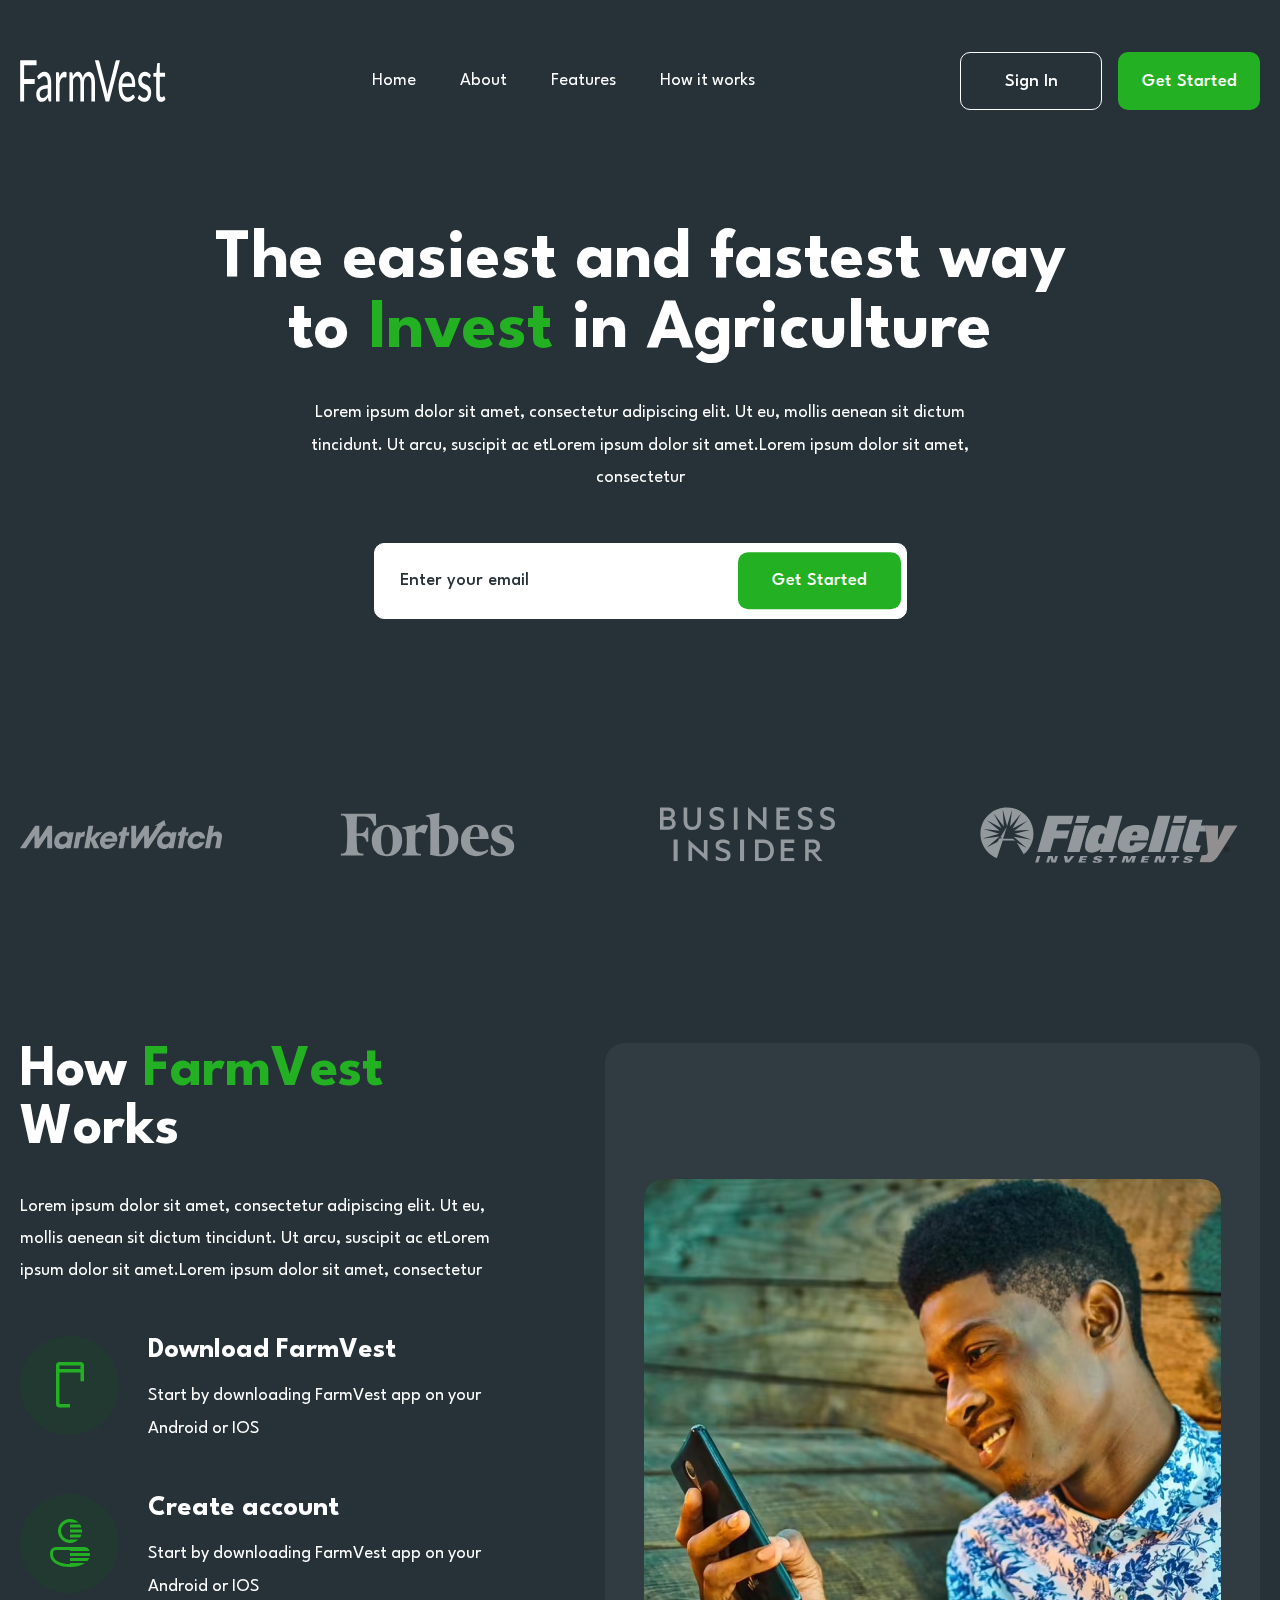
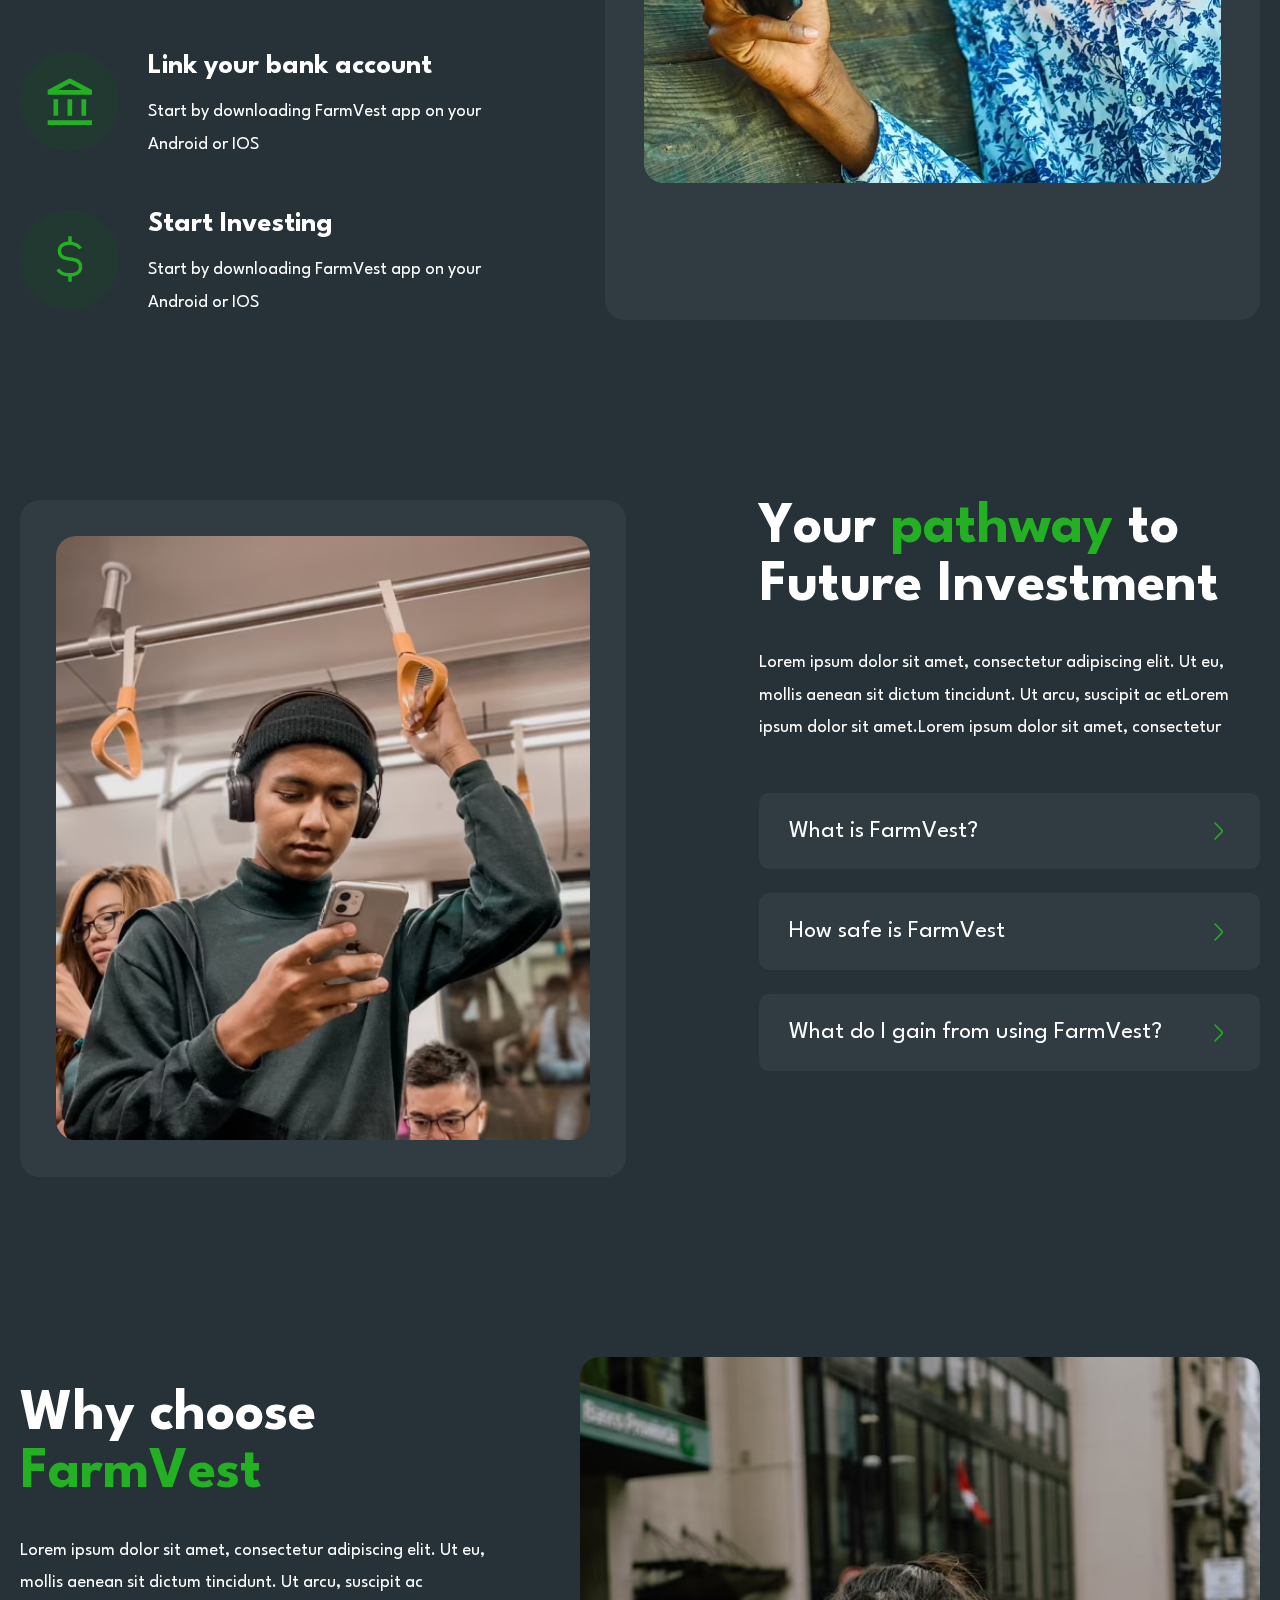
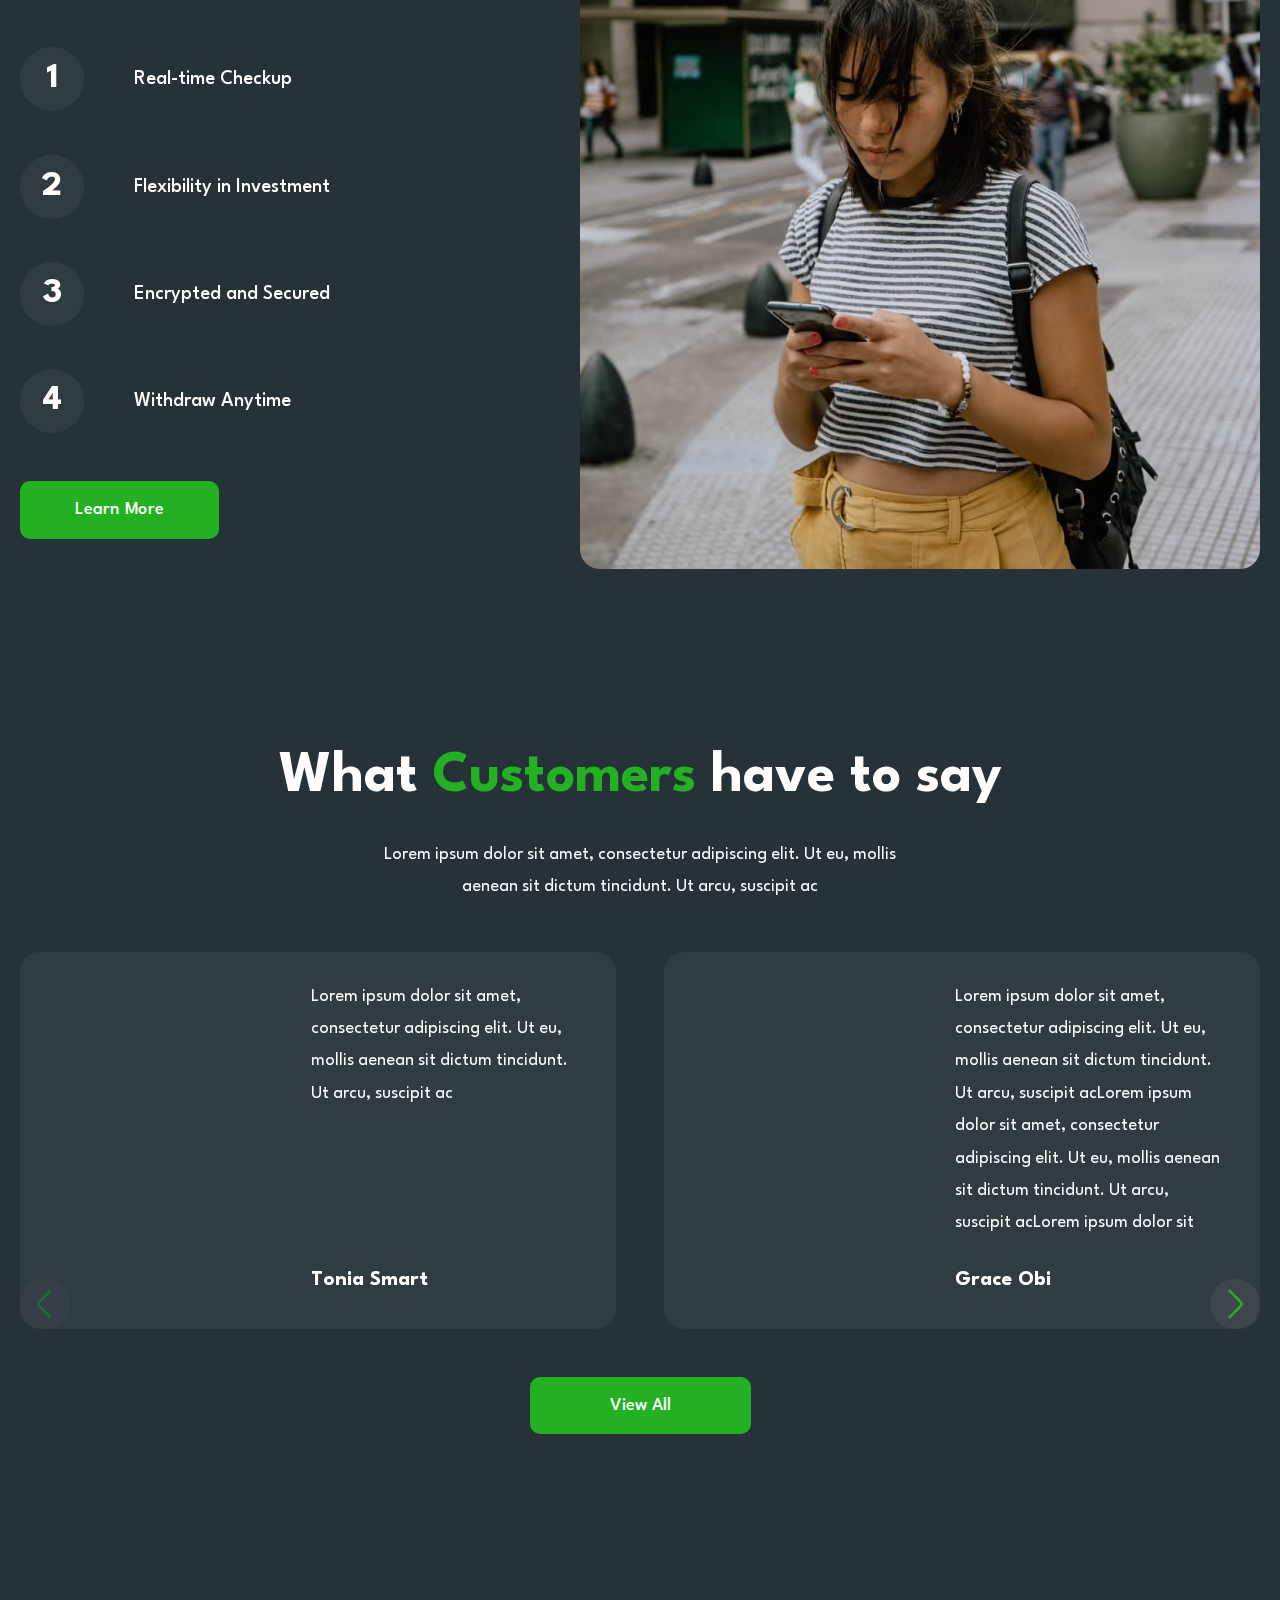
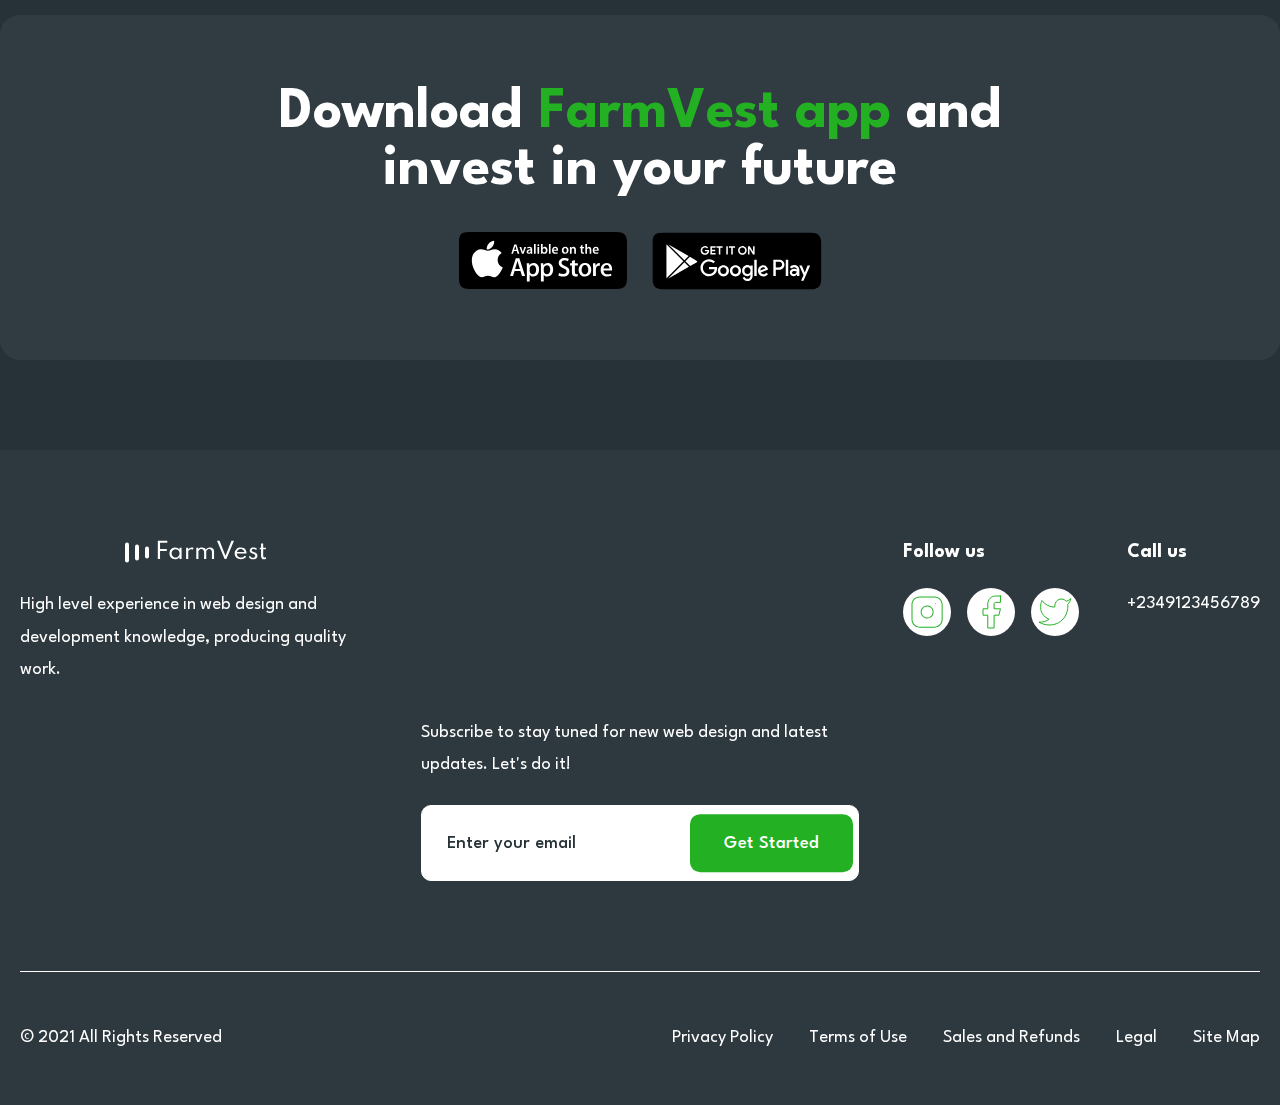
==== commit 27233603: "Update index.html" ====
--- a/index.html
+++ b/index.html
@@ -10,7 +10,7 @@
 	<link rel="icon" type="image/png" sizes="16x16" href="resources/favicon/favicon-16x16.png">
 	<link rel="stylesheet" href="css/swiper-bundle.min.css">
 	<link rel="stylesheet" href="css/main.min.css">
-	<title>Fatm Vest</title>
+	<title>Farm Vest</title>
 </head>
 <body class="body">
 	<div class="wrapper"><header class="header">
@@ -271,4 +271,4 @@
 	<script src="scripts/swiper-bundle.min.js"></script>
 	<script src="scripts/main.min.js"></script>
 </body>
-</html>+</html>
